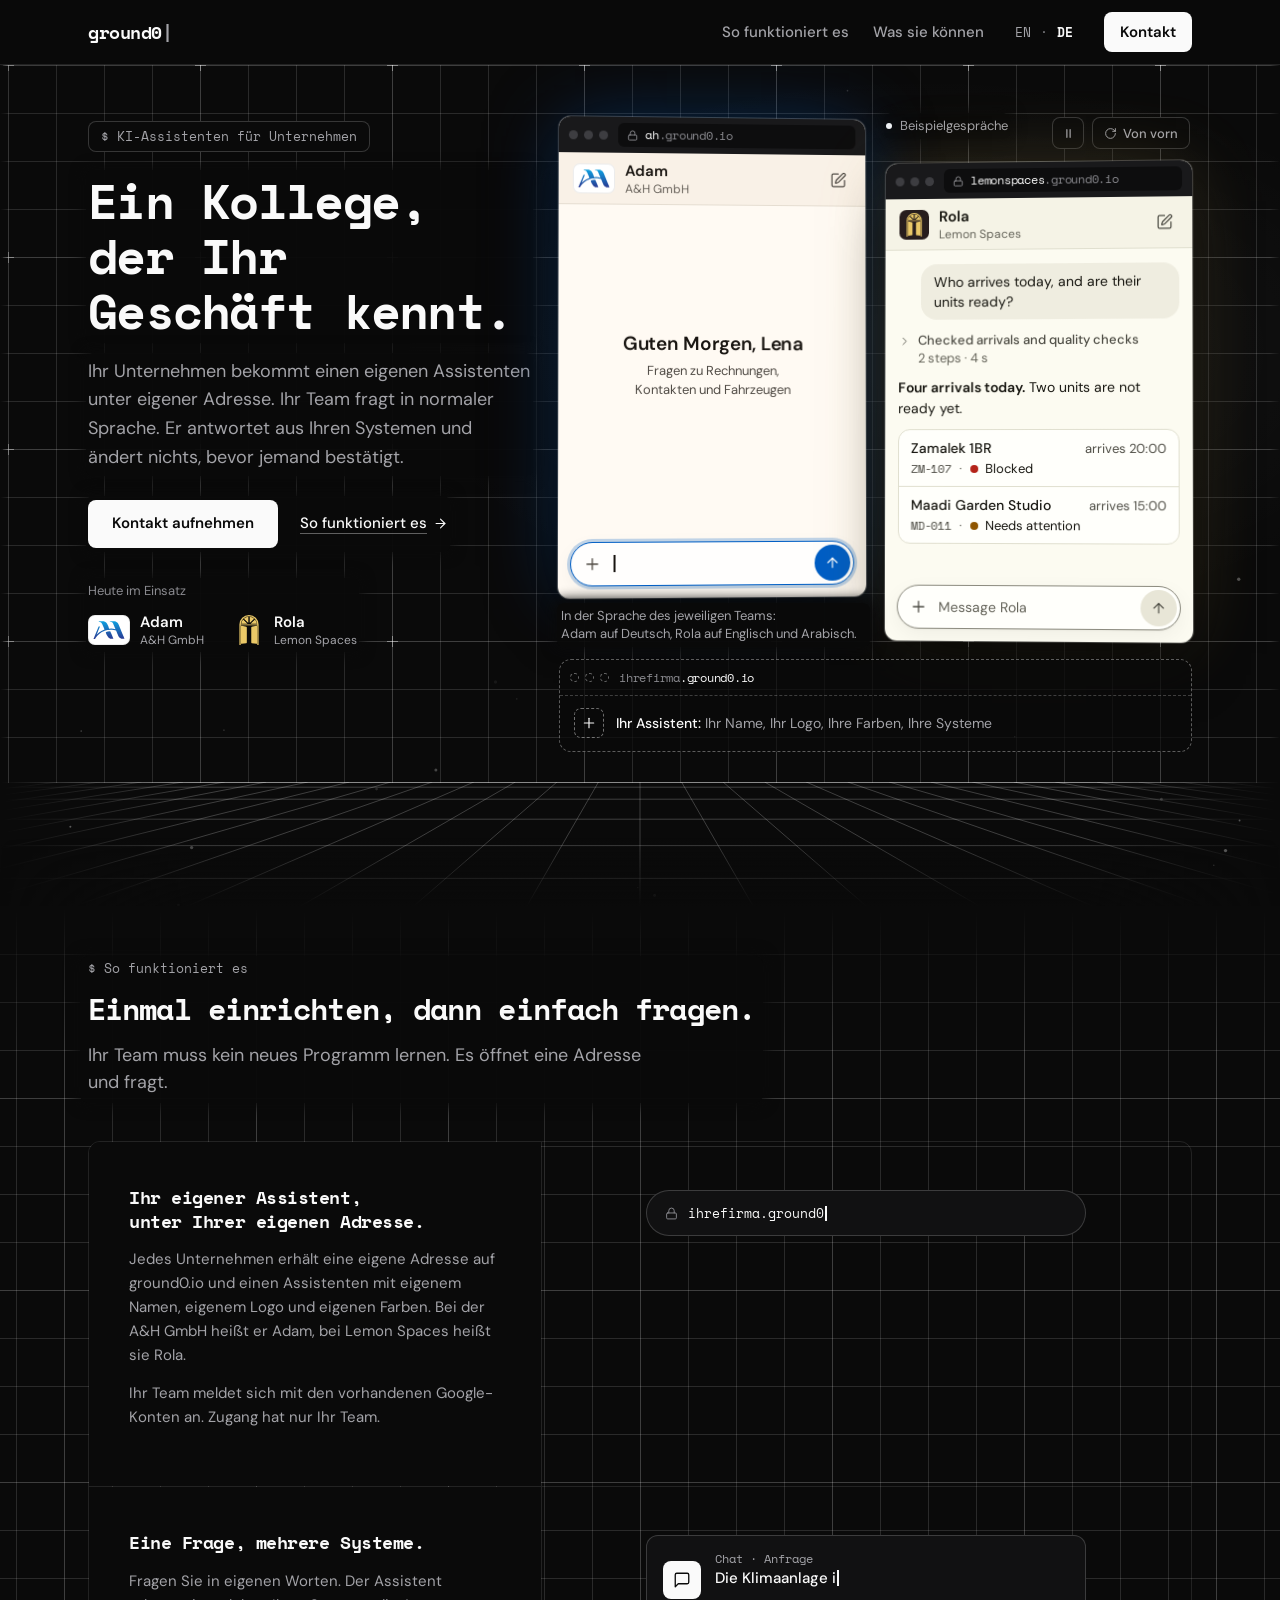
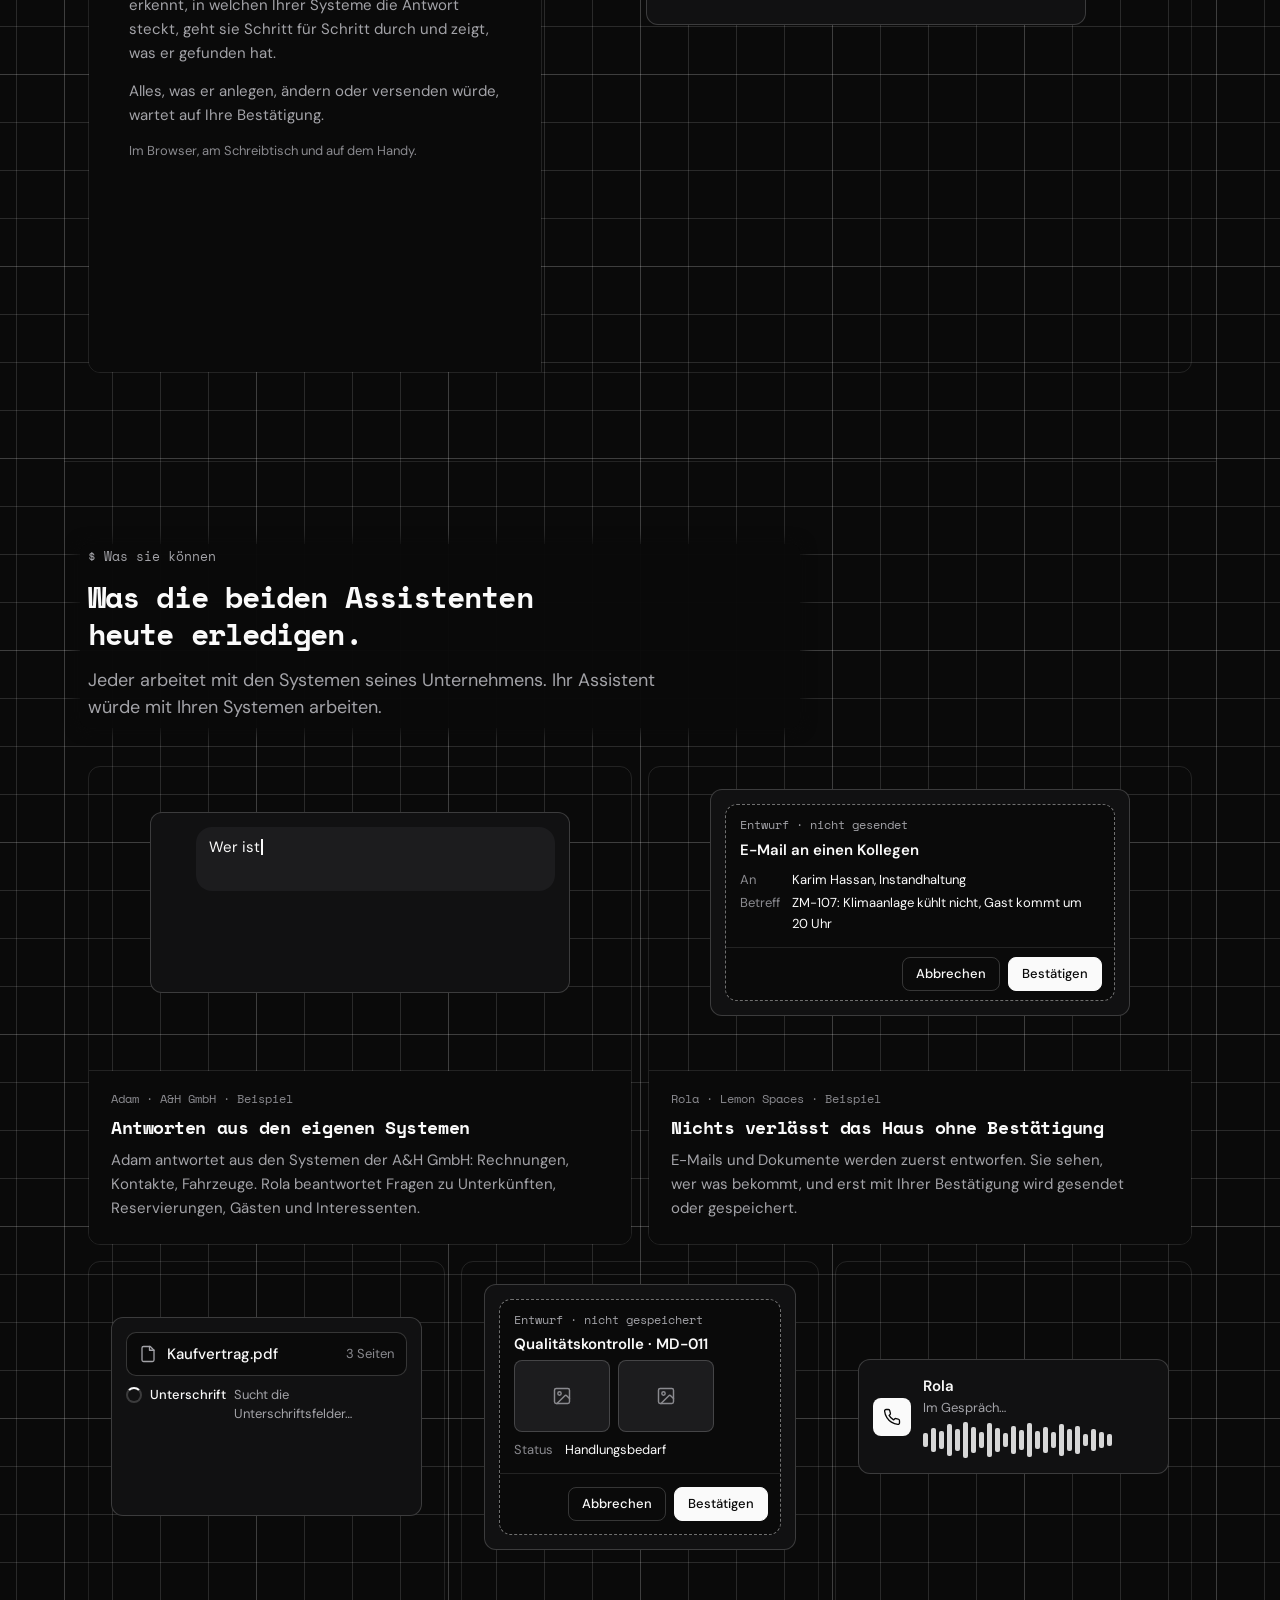
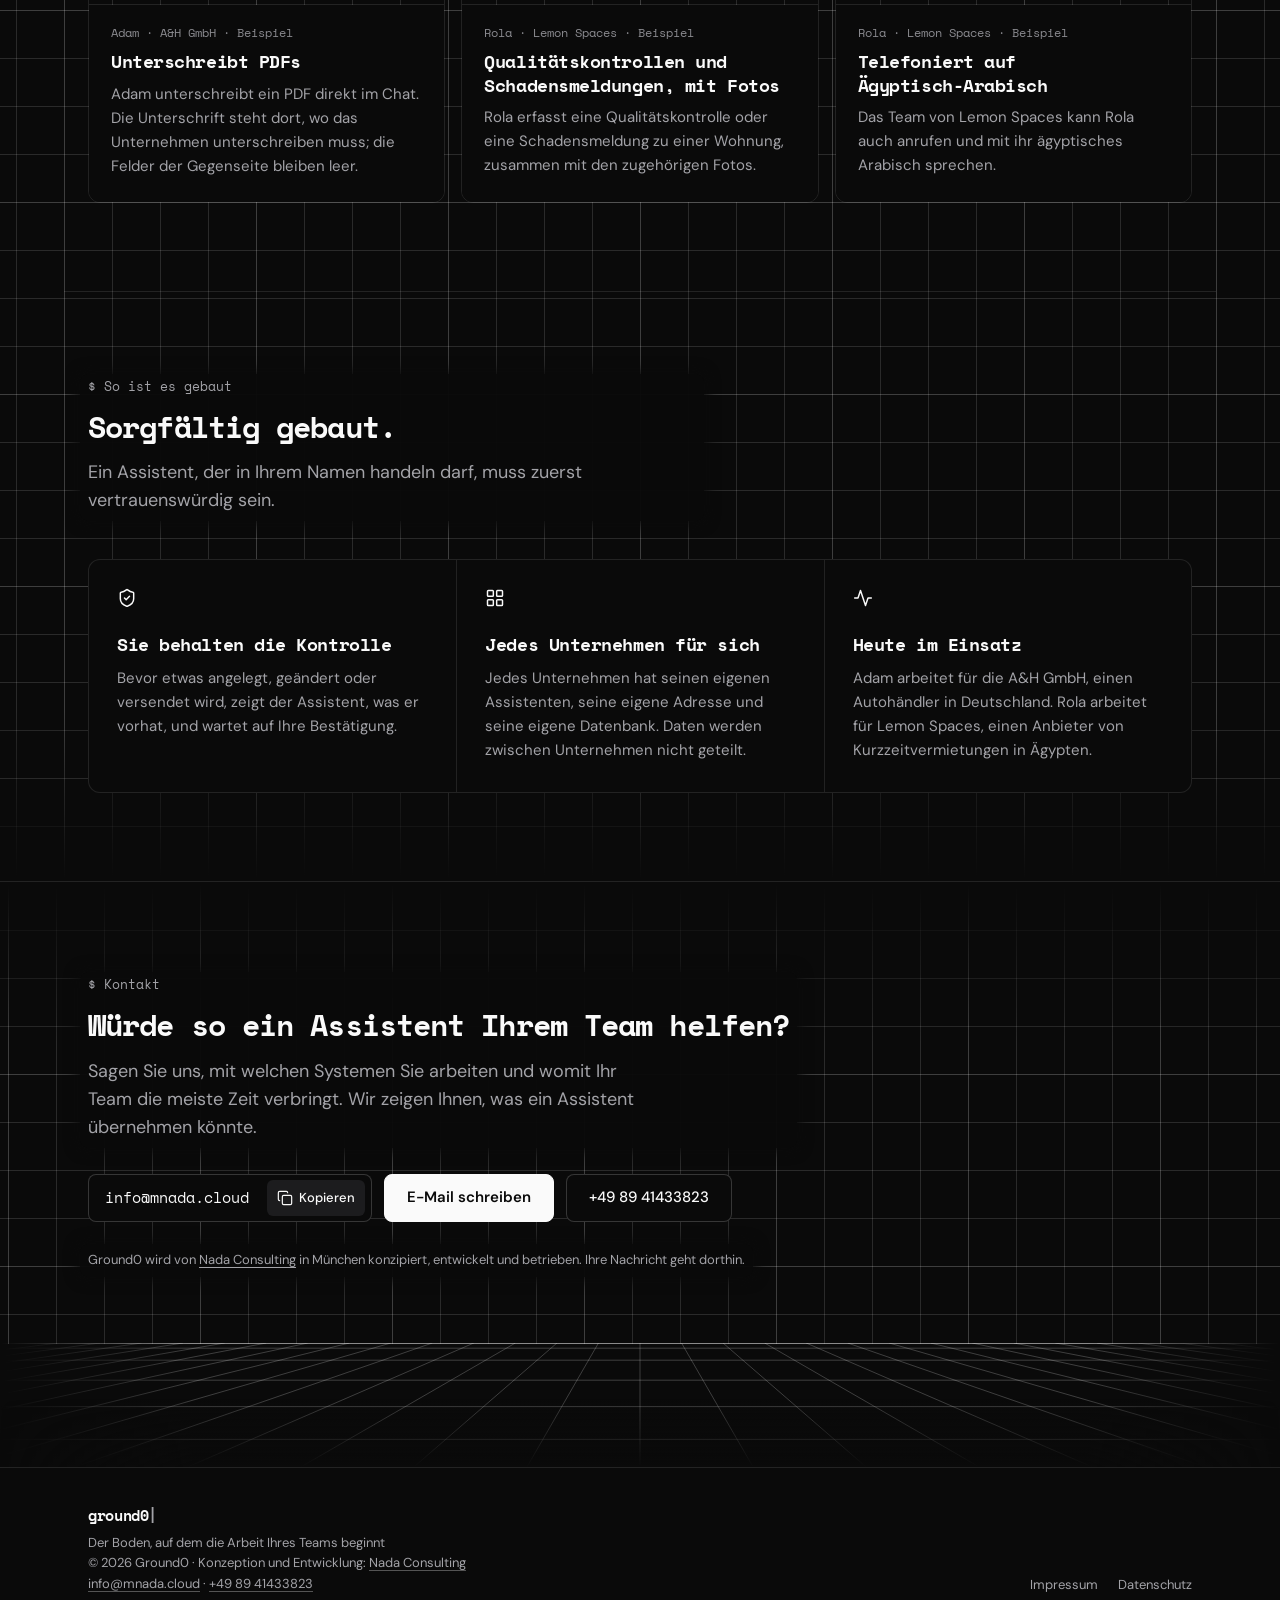
==== de/index.html @ 7e2b2545 "The grid runs behind the whole page Below the hero the grid was limited to the small example areas a" ====
<!doctype html>
<html lang="de">
<head>
<meta charset="utf-8">
<meta name="viewport" content="width=device-width, initial-scale=1">
<title>Ground0 — ein KI-Assistent für Ihr Unternehmen</title>
<meta name="description" content="Ein eigener KI-Assistent für Ihr Unternehmen, unter eigener Adresse. Er antwortet aus Ihren Systemen und ändert nichts ohne Ihre Bestätigung.">
<link rel="canonical" href="https://ground0.io/de/">
<link rel="alternate" hreflang="en" href="https://ground0.io/">
<link rel="alternate" hreflang="de" href="https://ground0.io/de/">
<link rel="alternate" hreflang="x-default" href="https://ground0.io/">
<meta property="og:site_name" content="Ground0">
<meta property="og:locale" content="de_DE">
<meta property="og:locale:alternate" content="en_GB">
<meta property="og:title" content="Ground0 — ein KI-Assistent für Ihr Unternehmen">
<meta property="og:description" content="Ein eigener KI-Assistent für Ihr Unternehmen, unter eigener Adresse. Er antwortet aus Ihren Systemen und ändert nichts ohne Ihre Bestätigung.">
<meta property="og:type" content="website">
<meta property="og:url" content="https://ground0.io/de/">
<meta property="og:image" content="https://ground0.io/og-de.png">
<meta property="og:image:width" content="1200">
<meta property="og:image:height" content="630">
<meta property="og:image:alt" content="ground0: Ein Kollege, der Ihr Geschäft kennt.">
<meta name="twitter:card" content="summary_large_image">
<meta name="color-scheme" content="dark">
<meta name="theme-color" content="#0a0a0a">
<link rel="preload" href="../fonts/space-mono-700.woff2" as="font" type="font/woff2" crossorigin>
<link rel="preload" href="../fonts/dm-sans-latin.woff2" as="font" type="font/woff2" crossorigin>
<link rel="preload" href="../fonts/space-mono-400.woff2" as="font" type="font/woff2" crossorigin>
<link rel="icon" href="../favicon.ico" sizes="48x48">
<link rel="icon" href="../icon-192.png" type="image/png" sizes="192x192">
<link rel="apple-touch-icon" href="../apple-touch-icon.png">
<script>(function(d){d.classList.add("js");if("IntersectionObserver" in window&&!matchMedia("(prefers-reduced-motion: reduce)").matches)d.classList.add("motion");setTimeout(function(){var g=document.querySelector(".gzh");if(g&&g._gzh)return;d.classList.remove("js","motion");if(g)g.classList.remove("gzh-js")},2500)})(document.documentElement)</script>
<link rel="stylesheet" href="../styles.css?v=10081700">
</head>
<body>
<a class="skip" href="#main">Zum Inhalt springen</a>
<svg class="sprite" aria-hidden="true"><symbol id="i-lock" viewBox="0 0 24 24"><rect width="18" height="11" x="3" y="11" rx="2" ry="2"/><path d="M7 11V7a5 5 0 0 1 10 0v4"/></symbol><symbol id="i-user" viewBox="0 0 24 24"><path d="M19 21v-2a4 4 0 0 0-4-4H9a4 4 0 0 0-4 4v2"/><circle cx="12" cy="7" r="4"/></symbol><symbol id="i-chat" viewBox="0 0 24 24"><path d="M21 15a2 2 0 0 1-2 2H7l-4 4V5a2 2 0 0 1 2-2h14a2 2 0 0 1 2 2z"/></symbol><symbol id="i-search" viewBox="0 0 24 24"><circle cx="11" cy="11" r="8"/><path d="m21 21-4.3-4.3"/></symbol><symbol id="i-image" viewBox="0 0 24 24"><rect width="18" height="18" x="3" y="3" rx="2"/><circle cx="9" cy="9" r="2"/><path d="m21 15-3.1-3.1a2 2 0 0 0-2.8 0L6 21"/></symbol><symbol id="i-list" viewBox="0 0 24 24"><path d="m3 17 2 2 4-4"/><path d="m3 7 2 2 4-4"/><path d="M13 6h8"/><path d="M13 12h8"/><path d="M13 18h8"/></symbol><symbol id="i-file" viewBox="0 0 24 24"><path d="M15 2H6a2 2 0 0 0-2 2v16a2 2 0 0 0 2 2h12a2 2 0 0 0 2-2V7z"/><path d="M14 2v5h6"/></symbol><symbol id="i-phone" viewBox="0 0 24 24"><path d="M22 16.92v3a2 2 0 0 1-2.18 2 19.8 19.8 0 0 1-8.63-3.07 19.5 19.5 0 0 1-6-6 19.8 19.8 0 0 1-3.07-8.67A2 2 0 0 1 4.11 2h3a2 2 0 0 1 2 1.72c.13.96.36 1.9.7 2.81a2 2 0 0 1-.45 2.11L8.09 9.91a16 16 0 0 0 6 6l1.27-1.27a2 2 0 0 1 2.11-.45c.91.34 1.85.57 2.81.7A2 2 0 0 1 22 16.92z"/></symbol><symbol id="i-replay" viewBox="0 0 24 24"><path d="M21 12a9 9 0 1 1-9-9c2.52 0 4.93 1 6.74 2.74L21 8"/><path d="M21 3v5h-5"/></symbol><symbol id="i-copy" viewBox="0 0 24 24"><rect width="14" height="14" x="8" y="8" rx="2"/><path d="M4 16c-1.1 0-2-.9-2-2V4c0-1.1.9-2 2-2h10c1.1 0 2 .9 2 2"/></symbol><symbol id="i-shield" viewBox="0 0 24 24"><path d="M20 13c0 5-3.5 7.5-7.66 8.95a1 1 0 0 1-.67-.01C7.5 20.5 4 18 4 13V6a1 1 0 0 1 1-1c2 0 4.5-1.2 6.24-2.72a1.17 1.17 0 0 1 1.52 0C14.51 3.81 17 5 19 5a1 1 0 0 1 1 1z"/><path d="m9 12 2 2 4-4"/></symbol><symbol id="i-boxes" viewBox="0 0 24 24"><rect width="7" height="7" x="3" y="3" rx="1"/><rect width="7" height="7" x="14" y="3" rx="1"/><rect width="7" height="7" x="14" y="14" rx="1"/><rect width="7" height="7" x="3" y="14" rx="1"/></symbol><symbol id="i-pulse" viewBox="0 0 24 24"><path d="M22 12h-4l-3 9L9 3l-3 9H2"/></symbol></svg>
<header class="bar"><div class="wrap top">
  <a class="brand" href="#" aria-label="Ground0, Startseite">ground0<i aria-hidden="true">|</i></a>
  <nav class="nav" aria-label="Hauptnavigation"><a class="nl" href="#how">So funktioniert es</a><a class="nl" href="#what">Was sie können</a><span class="langs" role="group" aria-label="Sprache"><a href="../" hreflang="en" lang="en" aria-label="English">EN</a><i aria-hidden="true">·</i><b lang="de" aria-current="true">DE</b></span><a class="cta" href="#contact">Kontakt</a></nav>
</div></header>
<main id="main">
<div class="gzh"><script>document.documentElement.classList.contains("js")&&document.currentScript.parentNode.classList.add("gzh-js")</script><div class="gzh-bg" aria-hidden="true"><div class="gzh-grid"></div><canvas class="gzh-fx"></canvas><div class="gzh-floor"><svg viewBox="0 0 1600 170" preserveAspectRatio="xMidYMin slice"><line class="gzh-hz" x1="0" y1="0.5" x2="1600" y2="0.5"/><line class="gzh-fl" x1="0" y1="6.5" x2="1600" y2="6.5"/><line class="gzh-fl" x1="0" y1="21.5" x2="1600" y2="21.5"/><line class="gzh-fl" x1="0" y1="46.5" x2="1600" y2="46.5"/><line class="gzh-fl" x1="0" y1="79.5" x2="1600" y2="79.5"/><line class="gzh-fl" x1="0" y1="120.5" x2="1600" y2="120.5"/><line class="gzh-fl" x1="0" y1="170.5" x2="1600" y2="170.5"/><line class="gzh-fl" x1="73.1" y1="0" x2="-1300" y2="170"/><line class="gzh-fl" x1="125" y1="0" x2="-1150" y2="170"/><line class="gzh-fl" x1="176.9" y1="0" x2="-1000" y2="170"/><line class="gzh-fl" x1="228.8" y1="0" x2="-850" y2="170"/><line class="gzh-fl" x1="280.8" y1="0" x2="-700" y2="170"/><line class="gzh-fl" x1="332.7" y1="0" x2="-550" y2="170"/><line class="gzh-fl" x1="384.6" y1="0" x2="-400" y2="170"/><line class="gzh-fl" x1="436.5" y1="0" x2="-250" y2="170"/><line class="gzh-fl" x1="488.5" y1="0" x2="-100" y2="170"/><line class="gzh-fl" x1="540.4" y1="0" x2="50" y2="170"/><line class="gzh-fl" x1="592.3" y1="0" x2="200" y2="170"/><line class="gzh-fl" x1="644.2" y1="0" x2="350" y2="170"/><line class="gzh-fl" x1="696.2" y1="0" x2="500" y2="170"/><line class="gzh-fl" x1="748.1" y1="0" x2="650" y2="170"/><line class="gzh-fl" x1="800" y1="0" x2="800" y2="170"/><line class="gzh-fl" x1="851.9" y1="0" x2="950" y2="170"/><line class="gzh-fl" x1="903.8" y1="0" x2="1100" y2="170"/><line class="gzh-fl" x1="955.8" y1="0" x2="1250" y2="170"/><line class="gzh-fl" x1="1007.7" y1="0" x2="1400" y2="170"/><line class="gzh-fl" x1="1059.6" y1="0" x2="1550" y2="170"/><line class="gzh-fl" x1="1111.5" y1="0" x2="1700" y2="170"/><line class="gzh-fl" x1="1163.5" y1="0" x2="1850" y2="170"/><line class="gzh-fl" x1="1215.4" y1="0" x2="2000" y2="170"/><line class="gzh-fl" x1="1267.3" y1="0" x2="2150" y2="170"/><line class="gzh-fl" x1="1319.2" y1="0" x2="2300" y2="170"/><line class="gzh-fl" x1="1371.2" y1="0" x2="2450" y2="170"/><line class="gzh-fl" x1="1423.1" y1="0" x2="2600" y2="170"/><line class="gzh-fl" x1="1475" y1="0" x2="2750" y2="170"/><line class="gzh-fl" x1="1526.9" y1="0" x2="2900" y2="170"/></svg><i class="gzh-scan"></i></div></div><div class="gzh-in"><div class="gzh-copy"><span class="gzh-eyebrow gzh-rise gzh-n1">KI-Assistenten für Unternehmen</span><h1 class="gzh-h1 gzh-rise gzh-n2">Ein Kollege, der Ihr Geschäft kennt.</h1><p class="gzh-lead gzh-rise gzh-n3">Ihr Unternehmen bekommt einen eigenen Assistenten unter eigener Adresse. Ihr Team fragt in normaler Sprache. Er antwortet aus Ihren Systemen und ändert nichts, bevor jemand bestätigt.</p><div class="gzh-acts gzh-rise gzh-n4"><a class="gzh-cta" href="#contact">Kontakt aufnehmen</a><a class="gzh-more" href="#how">So funktioniert es<svg class="gzh-i" viewBox="0 0 24 24" aria-hidden="true"><path d="M5 12h14"/><path d="m12 5 7 7-7 7"/></svg></a></div><div class="gzh-proof gzh-rise gzh-n5"><span class="gzh-proof-l">Heute im Einsatz</span><div class="gzh-who"><div class="gzh-lockup"><span class="gzh-plate"><svg viewBox="183 386 1236 695" width="32" height="18" aria-hidden="true"><defs><linearGradient id="gzh-ah-g1" gradientUnits="userSpaceOnUse" x1="0" x2="0" y1="392" y2="1207"><stop offset="0" stop-color="#0DA2E1"/><stop offset="1" stop-color="#2E2483"/></linearGradient></defs><path fill="url(#gzh-ah-g1)" d="M204 1079L201 1078L214 1053L217 1039L223 1030L240 987L243 978L242 976L245 976L246 972L247 972L252 954L254 955L253 953L283 882L285 874L288 872L289 864L296 853L304 831L305 824L306 823L305 825L307 824L311 816L312 809L317 800L354 711L357 699L371 671L372 663L375 659L378 648L390 624L396 606L400 600L451 600L452 607L442 626L430 660L426 665L409 707L404 723L401 728L380 776L372 797L371 805L369 803L370 806L363 823L358 831L346 864L342 867L340 878L337 879L326 911L329 910L330 909L328 908L335 904L336 900L339 900L345 889L351 887L363 875L372 870L370 868L374 867L385 858L387 853L392 852L409 836L428 825L443 812L483 787L480 784L490 784L508 772L538 756L552 751L572 739L580 738L589 733L628 719L628 713L626 717L624 704L610 672L610 669L608 669L598 641L595 638L595 633L593 635L592 627L579 594L537 497L511 461L508 462L505 457L495 448L492 448L488 441L478 433L453 420L407 417L407 395L429 394L550 394L595 396L643 412L657 421L658 419L660 420L659 422L662 421L664 426L673 432L679 433L680 436L677 434L679 437L684 440L699 456L702 458L704 457L705 464L715 475L733 504L734 505L736 503L737 511L746 527L772 580L802 672L804 680L807 679L806 683L888 680L959 683L1012 691L1049 702L1045 687L1013 614L1006 593L1004 597L1003 586L995 570L993 570L991 561L977 525L972 518L959 483L949 465L933 445L913 430L899 424L872 417L836 415L832 414L834 408L834 402L836 394L1013 396L1060 409L1084 422L1106 438L1108 437L1147 477L1162 504L1166 507L1168 516L1217 632L1217 635L1220 636L1228 661L1260 733L1265 750L1272 761L1277 778L1279 778L1279 782L1291 809L1292 814L1295 816L1297 825L1301 830L1302 838L1313 865L1317 869L1317 874L1319 874L1320 881L1322 881L1325 893L1327 892L1328 901L1351 952L1357 971L1359 970L1398 1069L1306 1070L1281 1067L1259 1060L1235 1047L1200 1020L1180 998L1180 995L1178 997L1177 992L1158 960L1157 952L1150 932L1148 934L1146 924L1138 910L1139 907L1115 855L1114 846L1110 837L1107 836L1109 836L1108 834L1102 822L1103 821L1099 816L1094 802L1092 803L1091 793L1077 761L1071 754L1051 749L1052 747L1024 742L1024 740L1016 740L1007 737L970 731L918 726L865 724L791 729L742 736L705 743L630 766L622 771L619 770L596 779L597 781L586 783L581 788L562 794L556 800L550 801L550 803L510 823L490 836L491 838L486 838L476 847L458 858L448 868L442 871L439 875L440 876L437 878L435 876L435 879L428 881L425 887L421 888L421 891L415 893L390 916L364 941L358 951L350 957L351 959L345 963L342 967L344 967L339 970L321 991L319 997L290 1034L286 1040L288 1040L284 1043L262 1079L204 1079ZM881 1074L849 1068L819 1053L795 1037L779 1019L772 1014L771 1009L768 1009L754 988L748 983L748 979L740 968L737 967L735 959L723 939L720 937L715 924L715 925L713 924L714 922L706 905L704 905L701 893L699 893L699 889L697 890L692 874L689 872L676 824L676 821L683 816L682 814L693 811L695 808L753 796L850 784L851 790L861 808L866 824L868 824L868 829L870 828L877 849L877 847L879 849L917 938L971 1074L946 1076L881 1074Z"/></svg></span><div class="gzh-names"><span class="gzh-assistant">Adam</span><span class="gzh-company">A&amp;H GmbH</span></div></div><div class="gzh-lockup"><svg class="gzh-arch" viewBox="0 0 24 24" width="30" height="30" aria-hidden="true"><g transform="translate(4.323 0) scale(.01139) translate(-126 -60)"><defs><mask id="gzh-arch-m1" maskUnits="userSpaceOnUse" x="150" y="100" width="1300" height="620"><path d="M781 218.7C781 186.9 754.5 161.2 723 165.7A573 573 0 0 0 457.6 276.2C433.2 294.7 432.6 330.3 454.3 351.9L695.6 593.3C727.1 624.8 781 602.5 781 558ZM423.9 385.2C401.4 362.8 364.5 363.3 345.4 388.8A573 573 0 0 0 237.9 641C232.9 671.7 257.9 698 289 698L635.3 698C672.7 698 691.4 652.8 665 626.3ZM826 218.7C826 186.9 852.5 161.2 884 165.7A573 573 0 0 1 1149.4 276.2C1173.8 294.7 1174.4 330.3 1152.7 351.9L911.4 593.3C879.9 624.8 826 602.5 826 558ZM1183.1 385.2C1205.6 362.8 1242.5 363.3 1261.6 388.8A573 573 0 0 1 1369.1 641C1374.1 671.7 1349.1 698 1318 698L971.7 698C934.3 698 915.6 652.8 942 626.3Z" fill="#fff" stroke="#000" stroke-width="44"/></mask></defs><path d="M171.5 2167V735.3A628.25 628.25 0 0 1 1428 735.3V2167" fill="none" stroke="#EAC867" stroke-width="90"/><path d="M171.5 753H1428" stroke="#EAC867" stroke-width="60"/><rect x="150" y="100" width="1300" height="620" fill="#EAC867" mask="url(#gzh-arch-m1)"/><path d="M236.5 860.3C236.5 833.4 261.3 813.5 287.5 819.2L613 890.9C633.1 895.3 647.5 913.2 647.5 933.9L647.5 1991.2C647.5 2014 630.7 2033.4 608.1 2036.7L282.2 2084C258.1 2087.5 236.5 2068.8 236.5 2044.4ZM1369.5 860.3C1369.5 833.4 1344.7 813.5 1318.5 819.2L993 890.9C972.9 895.3 958.5 913.2 958.5 933.9L958.5 1991.2C958.5 2014 975.3 2033.4 997.9 2036.7L1323.8 2084C1347.9 2087.5 1369.5 2068.8 1369.5 2044.4Z" fill="#EAC867"/></g></svg><div class="gzh-names"><span class="gzh-assistant">Rola</span><span class="gzh-company">Lemon Spaces</span></div></div></div></div></div><div class="gzh-stage"><div class="gzh-wins"><div class="gzh-bar gzh-rise gzh-n3"><span class="gzh-eg">Beispielgespräche</span><span class="gzh-ctl"><span class="gzh-count" aria-live="polite"></span><button type="button" class="gzh-pause" aria-pressed="false" aria-label="Beispiele anhalten"><svg class="gzh-i" viewBox="0 0 24 24" aria-hidden="true"><path class="gzh-p-on" d="M9 5v14M15 5v14"/><path class="gzh-p-off" d="M8 5.5v13l10-6.5z"/></svg></button><button type="button" class="gzh-replay" aria-label="Beispiele von vorn abspielen" data-step="Nächster Schritt" data-step-label="Nächsten Schritt der Beispiele zeigen"><svg class="gzh-i" viewBox="0 0 24 24" aria-hidden="true"><path d="M21 12a9 9 0 1 1-9-9c2.52 0 4.93 1 6.74 2.74L21 8"/><path d="M21 3v5h-5"/></svg><span>Von vorn</span></button></span></div><div class="gzh-w gzh-w-a gzh-rise gzh-n2"><div class="gzh-float"><div class="gzh-win gzh-win-ah gzh-blank" data-play role="img" aria-label="Beispiel unter ah.ground0.io: Lena fragt Adam, den Assistenten der A&amp;H GmbH, welche Rechnungen von Autohaus Becker noch offen sind. Adam prüft Lexoffice und HubSpot, nennt drei offene Rechnungen, bereitet eine Zahlungserinnerung vor und sendet sie erst, nachdem Lena bestätigt hat."><div class="gzh-chrome"><span class="gzh-dots"><i></i><i></i><i></i></span><span class="gzh-url"><svg class="gzh-i" viewBox="0 0 24 24" aria-hidden="true"><rect width="18" height="11" x="3" y="11" rx="2" ry="2"/><path d="M7 11V7a5 5 0 0 1 10 0v4"/></svg><span><b>ah</b>.ground0.io</span></span></div><div class="gzh-head"><div class="gzh-lockup"><span class="gzh-plate"><svg viewBox="183 386 1236 695" width="32" height="18" aria-hidden="true"><defs><linearGradient id="gzh-ah-g2" gradientUnits="userSpaceOnUse" x1="0" x2="0" y1="392" y2="1207"><stop offset="0" stop-color="#0DA2E1"/><stop offset="1" stop-color="#2E2483"/></linearGradient></defs><path fill="url(#gzh-ah-g2)" d="M204 1079L201 1078L214 1053L217 1039L223 1030L240 987L243 978L242 976L245 976L246 972L247 972L252 954L254 955L253 953L283 882L285 874L288 872L289 864L296 853L304 831L305 824L306 823L305 825L307 824L311 816L312 809L317 800L354 711L357 699L371 671L372 663L375 659L378 648L390 624L396 606L400 600L451 600L452 607L442 626L430 660L426 665L409 707L404 723L401 728L380 776L372 797L371 805L369 803L370 806L363 823L358 831L346 864L342 867L340 878L337 879L326 911L329 910L330 909L328 908L335 904L336 900L339 900L345 889L351 887L363 875L372 870L370 868L374 867L385 858L387 853L392 852L409 836L428 825L443 812L483 787L480 784L490 784L508 772L538 756L552 751L572 739L580 738L589 733L628 719L628 713L626 717L624 704L610 672L610 669L608 669L598 641L595 638L595 633L593 635L592 627L579 594L537 497L511 461L508 462L505 457L495 448L492 448L488 441L478 433L453 420L407 417L407 395L429 394L550 394L595 396L643 412L657 421L658 419L660 420L659 422L662 421L664 426L673 432L679 433L680 436L677 434L679 437L684 440L699 456L702 458L704 457L705 464L715 475L733 504L734 505L736 503L737 511L746 527L772 580L802 672L804 680L807 679L806 683L888 680L959 683L1012 691L1049 702L1045 687L1013 614L1006 593L1004 597L1003 586L995 570L993 570L991 561L977 525L972 518L959 483L949 465L933 445L913 430L899 424L872 417L836 415L832 414L834 408L834 402L836 394L1013 396L1060 409L1084 422L1106 438L1108 437L1147 477L1162 504L1166 507L1168 516L1217 632L1217 635L1220 636L1228 661L1260 733L1265 750L1272 761L1277 778L1279 778L1279 782L1291 809L1292 814L1295 816L1297 825L1301 830L1302 838L1313 865L1317 869L1317 874L1319 874L1320 881L1322 881L1325 893L1327 892L1328 901L1351 952L1357 971L1359 970L1398 1069L1306 1070L1281 1067L1259 1060L1235 1047L1200 1020L1180 998L1180 995L1178 997L1177 992L1158 960L1157 952L1150 932L1148 934L1146 924L1138 910L1139 907L1115 855L1114 846L1110 837L1107 836L1109 836L1108 834L1102 822L1103 821L1099 816L1094 802L1092 803L1091 793L1077 761L1071 754L1051 749L1052 747L1024 742L1024 740L1016 740L1007 737L970 731L918 726L865 724L791 729L742 736L705 743L630 766L622 771L619 770L596 779L597 781L586 783L581 788L562 794L556 800L550 801L550 803L510 823L490 836L491 838L486 838L476 847L458 858L448 868L442 871L439 875L440 876L437 878L435 876L435 879L428 881L425 887L421 888L421 891L415 893L390 916L364 941L358 951L350 957L351 959L345 963L342 967L344 967L339 970L321 991L319 997L290 1034L286 1040L288 1040L284 1043L262 1079L204 1079ZM881 1074L849 1068L819 1053L795 1037L779 1019L772 1014L771 1009L768 1009L754 988L748 983L748 979L740 968L737 967L735 959L723 939L720 937L715 924L715 925L713 924L714 922L706 905L704 905L701 893L699 893L699 889L697 890L692 874L689 872L676 824L676 821L683 816L682 814L693 811L695 808L753 796L850 784L851 790L861 808L866 824L868 824L868 829L870 828L877 849L877 847L879 849L917 938L971 1074L946 1076L881 1074Z"/></svg></span><div class="gzh-names"><span class="gzh-assistant">Adam</span><span class="gzh-company">A&amp;H GmbH</span></div></div><span class="gzh-head-ico"><svg class="gzh-i" viewBox="0 0 24 24" aria-hidden="true"><path d="M12 3H5a2 2 0 0 0-2 2v14a2 2 0 0 0 2 2h14a2 2 0 0 0 2-2v-7"/><path d="M18.375 2.625a1 1 0 0 1 3 3l-9.013 9.014a2 2 0 0 1-.853.505l-2.873.84a.5.5 0 0 1-.62-.62l.84-2.873a2 2 0 0 1 .506-.852z"/></svg></span></div><div class="gzh-thread" lang="de"><div class="gzh-empty"><p class="gzh-greet">Guten Morgen, Lena</p><p class="gzh-hint">Fragen zu Rechnungen, Kontakten und Fahrzeugen</p></div><div class="gzh-col"><div class="gzh-u" data-k="q1"><div class="gzh-bubble">Welche Rechnungen von Autohaus Becker sind noch offen?</div></div><div class="gzh-b"><div class="gzh-work" data-k="w1" data-st="done" data-one="Schritt" data-many="Schritte"><div class="gzh-think"><i class="gzh-spin"></i><span class="gzh-glint">Denkt nach…</span></div><div class="gzh-sum"><svg class="gzh-i" viewBox="0 0 24 24" aria-hidden="true"><path d="m9 18 6-6-6-6"/></svg><span><b class="gzh-s-run">Arbeitet</b><b class="gzh-s-done">Lexoffice und HubSpot geprüft</b><span class="gzh-meta">2 Schritte · 4 s</span></span></div><div class="gzh-fold"><div class="gzh-steps"><div class="gzh-steps-in"><div class="gzh-step" data-k="s1" data-st="done"><i class="gzh-spin"></i><svg class="gzh-i" viewBox="0 0 24 24" aria-hidden="true"><path d="M20 6 9 17l-5-5"/></svg><span class="gzh-what"><span class="gzh-tool">Lexoffice</span> · <span class="gzh-live-t gzh-glint">Sucht Rechnungen…</span><span class="gzh-done-t">3 offene Rechnungen</span></span><span class="gzh-t">2 s</span></div><div class="gzh-step" data-k="s2" data-st="done"><i class="gzh-spin"></i><svg class="gzh-i" viewBox="0 0 24 24" aria-hidden="true"><path d="M20 6 9 17l-5-5"/></svg><span class="gzh-what"><span class="gzh-tool">HubSpot</span> · <span class="gzh-live-t gzh-glint">Sucht den Kontakt…</span><span class="gzh-done-t">Kontakt gefunden</span></span><span class="gzh-t">2 s</span></div></div></div></div></div><p class="gzh-prose" data-k="a1">Drei Rechnungen sind offen, zusammen <strong>4.820&nbsp;€</strong>.</p><div class="gzh-rows" data-k="r1"><div class="gzh-r"><div class="gzh-l1"><span class="gzh-code">2026-0418</span><span class="gzh-end">2.150&nbsp;€</span></div><div class="gzh-l2"><span class="gzh-st gzh-bad">21 Tage überfällig</span></div></div><div class="gzh-r"><div class="gzh-l1"><span class="gzh-code">2026-0431</span><span class="gzh-end">1.480&nbsp;€</span></div><div class="gzh-l2"><span class="gzh-st gzh-warn">Fällig in 3 Tagen</span></div></div><div class="gzh-r"><div class="gzh-l1"><span class="gzh-code">2026-0440</span><span class="gzh-end">1.190&nbsp;€</span></div><div class="gzh-l2"><span class="gzh-st gzh-ok">Fällig in 12 Tagen</span></div></div></div></div><div class="gzh-u" data-k="q2"><div class="gzh-bubble">Bitte eine Zahlungserinnerung für die älteste.</div></div><div class="gzh-b"><div class="gzh-work" data-k="w2" data-st="done" data-one="Schritt" data-many="Schritte"><div class="gzh-think"><i class="gzh-spin"></i><span class="gzh-glint">Denkt nach…</span></div><div class="gzh-sum"><svg class="gzh-i" viewBox="0 0 24 24" aria-hidden="true"><path d="m9 18 6-6-6-6"/></svg><span><b class="gzh-s-run">Arbeitet</b><b class="gzh-s-wait">Wartet auf Bestätigung</b><b class="gzh-s-done">Erinnerung gesendet</b><span class="gzh-meta">2 Schritte · 3 s</span></span></div><div class="gzh-fold"><div class="gzh-steps"><div class="gzh-steps-in"><div class="gzh-step" data-k="s3" data-st="done"><i class="gzh-spin"></i><svg class="gzh-i" viewBox="0 0 24 24" aria-hidden="true"><path d="M20 6 9 17l-5-5"/></svg><span class="gzh-what"><span class="gzh-tool">Gmail</span> · <span class="gzh-live-t gzh-glint">Bereitet Entwurf vor…</span><span class="gzh-done-t">Entwurf vorbereitet</span></span><span class="gzh-t">2 s</span></div></div></div></div></div><div class="gzh-card" data-k="c" data-st="ready"><div class="gzh-hd"><div class="gzh-draft">Entwurf · nicht gesendet</div><div class="gzh-title">Zahlungserinnerung senden</div></div><dl><dt>An</dt><dd>Autohaus Becker, Buchhaltung</dd><dt>Betreff</dt><dd>Zahlungserinnerung <span class="gzh-code">2026-0418</span></dd></dl><p class="gzh-says">Gesendet wird erst nach Bestätigung.</p><div class="gzh-ft"><span class="gzh-btn">Abbrechen</span><span class="gzh-btn gzh-primary">Bestätigen</span></div></div><div class="gzh-receipt" data-k="rc"><svg class="gzh-i" viewBox="0 0 24 24" aria-hidden="true"><path d="M20 6 9 17l-5-5"/></svg><b>Erinnerung gesendet</b><span class="gzh-rt">Bestätigt von Lena Krüger · 09:42</span></div></div></div></div><div class="gzh-dock"><div class="gzh-composer" data-st="idle"><span class="gzh-ib"><svg class="gzh-i" viewBox="0 0 24 24" aria-hidden="true"><path d="M5 12h14"/><path d="M12 5v14"/></svg></span><span class="gzh-input"><span class="gzh-ph">Nachricht an Adam</span><span class="gzh-typed"></span><i class="gzh-caret"></i></span><span class="gzh-send"><svg class="gzh-i" viewBox="0 0 24 24" aria-hidden="true"><path d="m5 12 7-7 7 7"/><path d="M12 19V5"/></svg><i></i></span></div></div></div></div></div><div class="gzh-w gzh-w-b gzh-rise gzh-n4"><div class="gzh-float"><div class="gzh-win gzh-win-ls gzh-blank" data-play role="img" aria-label="Beispiel auf Englisch unter lemonspaces.ground0.io: Mona fragt Rola, die Assistentin von Lemon Spaces, wer heute anreist und ob die Wohnungen bereit sind. Rola prüft die Reservierungen und die Qualitätskontrollen und nennt zwei Wohnungen, die noch nicht bereit sind. Danach bittet Mona auf Arabisch um eine Notiz zur Wohnung ZM-107; Rola bereitet sie vor und speichert sie erst nach Monas Bestätigung."><div class="gzh-chrome"><span class="gzh-dots"><i></i><i></i><i></i></span><span class="gzh-url"><svg class="gzh-i" viewBox="0 0 24 24" aria-hidden="true"><rect width="18" height="11" x="3" y="11" rx="2" ry="2"/><path d="M7 11V7a5 5 0 0 1 10 0v4"/></svg><span><b>lemonspaces</b>.ground0.io</span></span></div><div class="gzh-head"><div class="gzh-lockup"><svg class="gzh-arch" viewBox="0 0 24 24" width="30" height="30" aria-hidden="true"><rect width="24" height="24" rx="5.5" fill="#271d1d"/><g transform="translate(2.4 2.4) scale(.8)"><g transform="translate(4.323 0) scale(.01139) translate(-126 -60)"><defs><mask id="gzh-arch-m2" maskUnits="userSpaceOnUse" x="150" y="100" width="1300" height="620"><path d="M781 218.7C781 186.9 754.5 161.2 723 165.7A573 573 0 0 0 457.6 276.2C433.2 294.7 432.6 330.3 454.3 351.9L695.6 593.3C727.1 624.8 781 602.5 781 558ZM423.9 385.2C401.4 362.8 364.5 363.3 345.4 388.8A573 573 0 0 0 237.9 641C232.9 671.7 257.9 698 289 698L635.3 698C672.7 698 691.4 652.8 665 626.3ZM826 218.7C826 186.9 852.5 161.2 884 165.7A573 573 0 0 1 1149.4 276.2C1173.8 294.7 1174.4 330.3 1152.7 351.9L911.4 593.3C879.9 624.8 826 602.5 826 558ZM1183.1 385.2C1205.6 362.8 1242.5 363.3 1261.6 388.8A573 573 0 0 1 1369.1 641C1374.1 671.7 1349.1 698 1318 698L971.7 698C934.3 698 915.6 652.8 942 626.3Z" fill="#fff" stroke="#000" stroke-width="44"/></mask></defs><path d="M171.5 2167V735.3A628.25 628.25 0 0 1 1428 735.3V2167" fill="none" stroke="#EAC867" stroke-width="90"/><path d="M171.5 753H1428" stroke="#EAC867" stroke-width="60"/><rect x="150" y="100" width="1300" height="620" fill="#EAC867" mask="url(#gzh-arch-m2)"/><path d="M236.5 860.3C236.5 833.4 261.3 813.5 287.5 819.2L613 890.9C633.1 895.3 647.5 913.2 647.5 933.9L647.5 1991.2C647.5 2014 630.7 2033.4 608.1 2036.7L282.2 2084C258.1 2087.5 236.5 2068.8 236.5 2044.4ZM1369.5 860.3C1369.5 833.4 1344.7 813.5 1318.5 819.2L993 890.9C972.9 895.3 958.5 913.2 958.5 933.9L958.5 1991.2C958.5 2014 975.3 2033.4 997.9 2036.7L1323.8 2084C1347.9 2087.5 1369.5 2068.8 1369.5 2044.4Z" fill="#EAC867"/></g></g></svg><div class="gzh-names"><span class="gzh-assistant">Rola</span><span class="gzh-company">Lemon Spaces</span></div></div><span class="gzh-head-ico"><svg class="gzh-i" viewBox="0 0 24 24" aria-hidden="true"><path d="M12 3H5a2 2 0 0 0-2 2v14a2 2 0 0 0 2 2h14a2 2 0 0 0 2-2v-7"/><path d="M18.375 2.625a1 1 0 0 1 3 3l-9.013 9.014a2 2 0 0 1-.853.505l-2.873.84a.5.5 0 0 1-.62-.62l.84-2.873a2 2 0 0 1 .506-.852z"/></svg></span></div><div class="gzh-thread" lang="en"><div class="gzh-empty"><p class="gzh-greet">Good afternoon, Mona</p><p class="gzh-hint">Ask Rola about listings, reservations and guests</p></div><div class="gzh-col"><div class="gzh-u" data-k="q1"><div class="gzh-bubble">Who arrives today, and are their units ready?</div></div><div class="gzh-b"><div class="gzh-work" data-k="w1" data-st="done" data-one="step" data-many="steps"><div class="gzh-think"><i class="gzh-spin"></i><span class="gzh-glint">Thinking…</span></div><div class="gzh-sum"><svg class="gzh-i" viewBox="0 0 24 24" aria-hidden="true"><path d="m9 18 6-6-6-6"/></svg><span><b class="gzh-s-run">Working</b><b class="gzh-s-done">Checked arrivals and quality checks</b><span class="gzh-meta">2 steps · 4 s</span></span></div><div class="gzh-fold"><div class="gzh-steps"><div class="gzh-steps-in"><div class="gzh-step" data-k="s1" data-st="done"><i class="gzh-spin"></i><svg class="gzh-i" viewBox="0 0 24 24" aria-hidden="true"><path d="M20 6 9 17l-5-5"/></svg><span class="gzh-what"><span class="gzh-tool">Reservations</span> · <span class="gzh-live-t gzh-glint">Checking today…</span><span class="gzh-done-t">4 arrivals today</span></span><span class="gzh-t">2 s</span></div><div class="gzh-step" data-k="s2" data-st="done"><i class="gzh-spin"></i><svg class="gzh-i" viewBox="0 0 24 24" aria-hidden="true"><path d="M20 6 9 17l-5-5"/></svg><span class="gzh-what"><span class="gzh-tool">Quality checks</span> · <span class="gzh-live-t gzh-glint">Checking 4 units…</span><span class="gzh-done-t">2 units not ready</span></span><span class="gzh-t">2 s</span></div></div></div></div></div><p class="gzh-prose" data-k="a1"><strong>Four arrivals today.</strong> Two units are not ready yet.</p><div class="gzh-rows" data-k="r1"><div class="gzh-r"><div class="gzh-l1"><span>Zamalek 1BR</span><span class="gzh-end gzh-soft">arrives 20:00</span></div><div class="gzh-l2"><span class="gzh-code">ZM-107</span><i>·</i><span class="gzh-st gzh-bad">Blocked</span></div></div><div class="gzh-r"><div class="gzh-l1"><span>Maadi Garden Studio</span><span class="gzh-end gzh-soft">arrives 15:00</span></div><div class="gzh-l2"><span class="gzh-code">MD-011</span><i>·</i><span class="gzh-st gzh-warn">Needs attention</span></div></div></div></div><div class="gzh-u" data-k="q2"><div class="gzh-bubble" lang="ar" dir="rtl">محتاجين ملاحظة على <span class="gzh-code">ZM-107</span>: الضيف الجاي هيوصل الساعة 8 بالليل.</div></div><div class="gzh-b"><div class="gzh-work" data-k="w2" data-st="done" data-one="step" data-many="steps"><div class="gzh-think"><i class="gzh-spin"></i><span class="gzh-glint">Thinking…</span></div><div class="gzh-sum"><svg class="gzh-i" viewBox="0 0 24 24" aria-hidden="true"><path d="m9 18 6-6-6-6"/></svg><span><b class="gzh-s-run">Working</b><b class="gzh-s-wait">Waiting for confirmation</b><b class="gzh-s-done">Saved the note</b><span class="gzh-meta">3 steps · 3 s</span></span></div><div class="gzh-fold"><div class="gzh-steps"><div class="gzh-steps-in"><div class="gzh-step" data-k="s3" data-st="done"><i class="gzh-spin"></i><svg class="gzh-i" viewBox="0 0 24 24" aria-hidden="true"><path d="M20 6 9 17l-5-5"/></svg><span class="gzh-what"><span class="gzh-tool">Units</span> · <span class="gzh-live-t gzh-glint">Looking up the unit…</span><span class="gzh-done-t">Found <span class="gzh-code">ZM-107</span></span></span><span class="gzh-t">1 s</span></div><div class="gzh-step" data-k="s4" data-st="done"><i class="gzh-spin"></i><svg class="gzh-i" viewBox="0 0 24 24" aria-hidden="true"><path d="M20 6 9 17l-5-5"/></svg><span class="gzh-what"><span class="gzh-tool">Units</span> · <span class="gzh-live-t gzh-glint">Preparing the note…</span><span class="gzh-done-t">Note prepared, not saved</span></span><span class="gzh-t">1 s</span></div></div></div></div></div><div class="gzh-card" data-k="c" data-st="ready"><div class="gzh-hd"><div class="gzh-draft">Draft · not saved</div><div class="gzh-title">Add a note to <span class="gzh-code">ZM-107</span></div></div><dl><dt>Unit</dt><dd>Zamalek 1BR</dd><dt>Note</dt><dd>Next guest arrives at 20:00.</dd></dl><p class="gzh-says">Nothing is saved until you confirm.</p><div class="gzh-ft"><span class="gzh-btn">Cancel</span><span class="gzh-btn gzh-primary">Confirm</span></div></div><div class="gzh-receipt" data-k="rc"><svg class="gzh-i" viewBox="0 0 24 24" aria-hidden="true"><path d="M20 6 9 17l-5-5"/></svg><b>Note added to <span class="gzh-code">ZM-107</span></b><span class="gzh-rt">Confirmed by Mona Adel · 14:12</span></div></div></div></div><div class="gzh-dock"><div class="gzh-composer" data-st="idle"><span class="gzh-ib"><svg class="gzh-i" viewBox="0 0 24 24" aria-hidden="true"><path d="M5 12h14"/><path d="M12 5v14"/></svg></span><span class="gzh-input"><span class="gzh-ph">Message Rola</span><span class="gzh-typed"></span><i class="gzh-caret"></i></span><span class="gzh-send"><svg class="gzh-i" viewBox="0 0 24 24" aria-hidden="true"><path d="m5 12 7-7 7 7"/><path d="M12 19V5"/></svg><i></i></span></div></div></div></div></div><p class="gzh-note gzh-rise gzh-n5">In der Sprache des jeweiligen Teams: <span>Adam auf Deutsch, Rola auf Englisch und Arabisch.</span></p></div><div class="gzh-slot gzh-rise gzh-n6"><div class="gzh-chrome"><span class="gzh-dots" aria-hidden="true"><i></i><i></i><i></i></span><span class="gzh-url"><span><b>ihrefirma</b>.ground0.io</span></span></div><div class="gzh-slot-body"><span class="gzh-plus" aria-hidden="true"><svg class="gzh-i" viewBox="0 0 24 24" aria-hidden="true"><path d="M5 12h14"/><path d="M12 5v14"/></svg></span><span><b>Ihr Assistent:</b> Ihr Name, Ihr Logo, Ihre Farben, Ihre Systeme</span></div></div></div></div></div>
<div class="field"><div class="wrap frame">
<section id="how" aria-labelledby="how-h">
  <div class="head calm" data-reveal><p class="kicker">So funktioniert es</p><h2 id="how-h">Einmal einrichten, dann einfach fragen.</h2><p class="sub">Ihr Team muss kein neues Programm lernen. Es öffnet eine Adresse und fragt.</p></div>
  <div class="rows">
    <div class="row" data-reveal>
      <div class="row-text"><h3>Ihr eigener Assistent, unter Ihrer eigenen Adresse.</h3><p>Jedes Unternehmen erhält eine eigene Adresse auf ground0.io und einen Assistenten mit eigenem Namen, eigenem Logo und eigenen Farben. Bei der A&amp;H GmbH heißt er Adam, bei Lemon Spaces heißt sie Rola.</p><p>Ihr Team meldet sich mit den vorhandenen Google-Konten an. Zugang hat nur Ihr Team.</p></div>
      <div class="stage"><div class="demo" data-demo><div class="flow" role="img" aria-label="Beispiel: Jemand öffnet ihrefirma.ground0.io, meldet sich mit Google an und wird vom Assistenten des Unternehmens begrüßt.">
        <div class="addr" data-step><svg class="i" aria-hidden="true"><use href="#i-lock"/></svg><span data-type>ihrefirma.ground0.io</span></div>
        <div class="node" data-step data-after="400" data-done="1200"><span class="ico"><svg class="i" aria-hidden="true"><use href="#i-user"/></svg></span><div><small>Mit Google anmelden</small><b class="lit">anna@<wbr>ihrefirma.de</b></div><i class="state"></i></div>
        <div class="node" data-step data-after="400"><span class="ico inv"><svg class="i" aria-hidden="true"><use href="#i-chat"/></svg></span><div><small>Ihr Assistent</small><b data-type>Guten Morgen, Anna</b></div></div>
      </div><button class="replay" type="button" data-replay aria-label="Von vorn: Anmeldung unter der eigenen Adresse"><svg class="i" aria-hidden="true"><use href="#i-replay"/></svg>Von vorn</button></div></div>
    </div>
    <div class="row" data-reveal>
      <div class="row-text"><h3>Eine Frage, mehrere Systeme.</h3><p>Fragen Sie in eigenen Worten. Der Assistent erkennt, in welchen Ihrer Systeme die Antwort steckt, geht sie Schritt für Schritt durch und zeigt, was er gefunden hat.</p><p>Alles, was er anlegen, ändern oder versenden würde, wartet auf Ihre Bestätigung.</p><p class="fine">Im Browser, am Schreibtisch und auf dem Handy.</p></div>
      <div class="stage"><div class="demo" data-demo><div class="flow" role="img" aria-label="Beispiel von Lemon Spaces: Eine Kollegin meldet, dass die Klimaanlage in der Wohnung ZM-107 nicht kühlt. Rola findet die Wohnung, hängt das Foto an und bereitet die Schadensmeldung vor; sie wartet auf die Bestätigung.">
        <div class="node" data-step><span class="ico inv"><svg class="i" aria-hidden="true"><use href="#i-chat"/></svg></span><div><small>Chat · Anfrage</small><b data-type>Die Klimaanlage in ZM-&#8288;107 kühlt nicht. Bitte melden.</b></div></div>
        <div class="node" data-step data-after="400" data-done="1100"><span class="ico"><svg class="i" aria-hidden="true"><use href="#i-search"/></svg></span><div><small>Unterkünfte · Wohnung</small><b>Zamalek 1BR · ZM-&#8288;107</b></div><i class="state"></i></div>
        <div class="node" data-step data-after="300" data-done="1000"><span class="ico"><svg class="i" aria-hidden="true"><use href="#i-image"/></svg></span><div><small>Fotos</small><b>1 Foto angehängt</b></div><i class="state"></i></div>
        <div class="node waits" data-step data-after="300"><span class="ico"><svg class="i" aria-hidden="true"><use href="#i-list"/></svg></span><div><small>Qualitätskontrolle · Entwurf</small><b>Schadensmeldung vorbereitet</b></div><em class="badge">Bestätigen</em></div>
      </div><button class="replay" type="button" data-replay aria-label="Von vorn: Eine Frage, mehrere Systeme"><svg class="i" aria-hidden="true"><use href="#i-replay"/></svg>Von vorn</button></div></div>
    </div>
  </div>
</section>

<section id="what" aria-labelledby="what-h">
  <div class="head calm" data-reveal><p class="kicker">Was sie können</p><h2 id="what-h">Was die beiden Assistenten heute erledigen.</h2><p class="sub">Jeder arbeitet mit den Systemen seines Unternehmens. Ihr Assistent würde mit Ihren Systemen arbeiten.</p></div>
  <div class="bento">
    <article class="card wide" data-reveal>
      <div class="shot" data-demo><div class="pane" role="img" aria-label="Beispiel: Adam wird gefragt, wer der Ansprechpartner bei Autohaus Becker ist, schlägt in HubSpot nach, antwortet und bietet an, eine E-Mail zu entwerfen.">
        <p class="ask" data-step><span data-type>Wer ist unser Ansprechpartner bei Autohaus Becker?</span></p>
        <p class="work" data-step data-after="300" data-done="1300"><i class="state small"></i><b>HubSpot</b><span class="sw"><span>Sucht den Kontakt…</span><span>Kontakt gefunden</span></span></p>
        <p data-step data-after="250"><span data-stream>Die Buchhaltung. Soll ich eine E-Mail dorthin entwerfen?</span></p>
      </div><button class="replay" type="button" data-replay aria-label="Von vorn: Antworten aus den eigenen Systemen"><svg class="i" aria-hidden="true"><use href="#i-replay"/></svg>Von vorn</button></div>
      <div class="card-text"><small>Adam · A&amp;H GmbH · Beispiel</small><h3>Antworten aus den eigenen Systemen</h3><p>Adam antwortet aus den Systemen der A&amp;H GmbH: Rechnungen, Kontakte, Fahrzeuge. Rola beantwortet Fragen zu Unterkünften, Reservierungen, Gästen und Interessenten.</p></div>
    </article>
    <article class="card wide" data-reveal style="--n:1">
      <div class="shot" data-demo><div class="pane" role="img" aria-label="Beispiel: Rola entwirft eine E-Mail an einen Kollegen zur Wohnung ZM-107. Gesendet wird sie erst, nachdem Mona bestätigt hat.">
        <div class="draft" data-step data-done="500"><div class="draft-in"><span class="label"><span class="sw"><span>Entwurf · nicht gesendet</span><span>Gesendet</span></span></span><b>E-Mail an einen Kollegen</b><dl><dt>An</dt><dd>Karim Hassan, Instandhaltung</dd><dt>Betreff</dt><dd>ZM-&#8288;107: Klimaanlage kühlt nicht, Gast kommt um 20 Uhr</dd></dl></div><div class="draft-ft"><span><span class="key">Abbrechen</span><span class="key go" data-press="1700">Bestätigen</span></span><span><i class="state small"></i><span><b>Gesendet.</b> Bestätigt von Mona&nbsp;Adel&nbsp;·&nbsp;14:20</span></span></div></div>
      </div><button class="replay" type="button" data-replay aria-label="Von vorn: Nichts verlässt das Haus ohne Bestätigung"><svg class="i" aria-hidden="true"><use href="#i-replay"/></svg>Von vorn</button></div>
      <div class="card-text"><small>Rola · Lemon Spaces · Beispiel</small><h3>Nichts verlässt das Haus ohne Bestätigung</h3><p>E-Mails und Dokumente werden zuerst entworfen. Sie sehen, wer was bekommt, und erst mit Ihrer Bestätigung wird gesendet oder gespeichert.</p></div>
    </article>
    <article class="card" data-reveal>
      <div class="shot" data-demo><div class="pane" role="img" aria-label="Beispiel: Adam erhält einen Kaufvertrag als PDF, findet die zwei Stellen, an denen die A&amp;H GmbH unterschreiben muss, und gibt das unterschriebene PDF zurück.">
        <p class="file" data-step><svg class="i" aria-hidden="true"><use href="#i-file"/></svg><b>Kaufvertrag.pdf</b><span>3 Seiten</span></p>
        <p class="work" data-step data-after="350" data-done="1500"><i class="state small"></i><b>Unterschrift</b><span class="sw"><span>Sucht die Unterschriftsfelder…</span><span>2 Stellen unterschrieben</span></span></p>
        <p class="file" data-step data-after="250"><svg class="i" aria-hidden="true"><use href="#i-file"/></svg><b>Kaufvertrag (unterschrieben).pdf</b><i class="state small"></i></p>
      </div><button class="replay" type="button" data-replay aria-label="Von vorn: Unterschreibt PDFs"><svg class="i" aria-hidden="true"><use href="#i-replay"/></svg>Von vorn</button></div>
      <div class="card-text"><small>Adam · A&amp;H GmbH · Beispiel</small><h3>Unterschreibt PDFs</h3><p>Adam unterschreibt ein PDF direkt im Chat. Die Unterschrift steht dort, wo das Unternehmen unterschreiben muss; die Felder der Gegenseite bleiben leer.</p></div>
    </article>
    <article class="card" data-reveal style="--n:1">
      <div class="shot" data-demo><div class="pane" role="img" aria-label="Beispiel: Rola bereitet eine Qualitätskontrolle für die Wohnung MD-011 vor, mit zwei Fotos und dem Status Handlungsbedarf. Gespeichert wird sie erst, nachdem Mona bestätigt hat.">
        <div class="draft" data-step data-done="500"><div class="draft-in"><span class="label"><span class="sw"><span>Entwurf · nicht gespeichert</span><span>Gespeichert</span></span></span><b>Qualitätskontrolle · MD-&#8288;011</b><div class="thumbs"><span><svg class="i" aria-hidden="true"><use href="#i-image"/></svg></span><span><svg class="i" aria-hidden="true"><use href="#i-image"/></svg></span></div><dl><dt>Status</dt><dd>Handlungsbedarf</dd></dl></div><div class="draft-ft"><span><span class="key">Abbrechen</span><span class="key go" data-press="1700">Bestätigen</span></span><span><i class="state small"></i><span><b>Gespeichert.</b> Bestätigt von Mona&nbsp;Adel&nbsp;·&nbsp;11:05</span></span></div></div>
      </div><button class="replay" type="button" data-replay aria-label="Von vorn: Qualitätskontrollen und Schadensmeldungen, mit Fotos"><svg class="i" aria-hidden="true"><use href="#i-replay"/></svg>Von vorn</button></div>
      <div class="card-text"><small>Rola · Lemon Spaces · Beispiel</small><h3>Qualitätskontrollen und Schadensmeldungen, mit Fotos</h3><p>Rola erfasst eine Qualitätskontrolle oder eine Schadensmeldung zu einer Wohnung, zusammen mit den zugehörigen Fotos.</p></div>
    </article>
    <article class="card" data-reveal style="--n:2">
      <div class="shot" data-demo><div class="pane" role="img" aria-label="Beispiel: ein Telefonat mit Rola.">
        <div class="call" data-step data-done="3200"><span class="ico inv"><svg class="i" aria-hidden="true"><use href="#i-phone"/></svg></span><div><b>Rola</b><small><span class="sw"><span>Im Gespräch…</span><span>Gespräch beendet · 0:42</span></span></small><div class="bars"><i style="--h:38"></i><i style="--h:64"></i><i style="--h:46"></i><i style="--h:82"></i><i style="--h:58"></i><i style="--h:96"></i><i style="--h:70"></i><i style="--h:44"></i><i style="--h:88"></i><i style="--h:62"></i><i style="--h:36"></i><i style="--h:76"></i><i style="--h:54"></i><i style="--h:92"></i><i style="--h:48"></i><i style="--h:68"></i><i style="--h:40"></i><i style="--h:84"></i><i style="--h:56"></i><i style="--h:72"></i><i style="--h:34"></i><i style="--h:60"></i><i style="--h:44"></i><i style="--h:30"></i></div></div></div>
      </div><button class="replay" type="button" data-replay aria-label="Von vorn: Telefoniert auf Ägyptisch-Arabisch"><svg class="i" aria-hidden="true"><use href="#i-replay"/></svg>Von vorn</button></div>
      <div class="card-text"><small>Rola · Lemon Spaces · Beispiel</small><h3>Telefoniert auf Ägyptisch-Arabisch</h3><p>Das Team von Lemon Spaces kann Rola auch anrufen und mit ihr ägyptisches Arabisch sprechen.</p></div>
    </article>
  </div>
</section>

<section aria-labelledby="care-h">
  <div class="head calm" data-reveal><p class="kicker">So ist es gebaut</p><h2 id="care-h">Sorgfältig gebaut.</h2><p class="sub">Ein Assistent, der in Ihrem Namen handeln darf, muss zuerst vertrauenswürdig sein.</p></div>
  <div class="trio" data-reveal>
    <div><svg class="i" aria-hidden="true"><use href="#i-shield"/></svg><h3>Sie behalten die Kontrolle</h3><p>Bevor etwas angelegt, geändert oder versendet wird, zeigt der Assistent, was er vorhat, und wartet auf Ihre Bestätigung.</p></div>
    <div><svg class="i" aria-hidden="true"><use href="#i-boxes"/></svg><h3>Jedes Unternehmen für sich</h3><p>Jedes Unternehmen hat seinen eigenen Assistenten, seine eigene Adresse und seine eigene Datenbank. Daten werden zwischen Unternehmen nicht geteilt.</p></div>
    <div><svg class="i" aria-hidden="true"><use href="#i-pulse"/></svg><h3>Heute im Einsatz</h3><p>Adam arbeitet für die A&amp;H GmbH, einen Autohändler in Deutschland. Rola arbeitet für Lemon Spaces, einen Anbieter von Kurzzeitvermietungen in Ägypten.</p></div>
  </div>
</section>
</div></div>

<section id="contact" class="closing" aria-labelledby="contact-h">
  <div class="ground" aria-hidden="true"><div class="grid"></div><div class="floor"><svg viewBox="0 0 1600 170" preserveAspectRatio="xMidYMin slice"><line x1="0" y1="0.5" x2="1600" y2="0.5"/><line x1="0" y1="6.5" x2="1600" y2="6.5"/><line x1="0" y1="21.5" x2="1600" y2="21.5"/><line x1="0" y1="46.5" x2="1600" y2="46.5"/><line x1="0" y1="79.5" x2="1600" y2="79.5"/><line x1="0" y1="120.5" x2="1600" y2="120.5"/><line x1="0" y1="170.5" x2="1600" y2="170.5"/><line x1="73.1" y1="0" x2="-1300" y2="170"/><line x1="125" y1="0" x2="-1150" y2="170"/><line x1="176.9" y1="0" x2="-1000" y2="170"/><line x1="228.8" y1="0" x2="-850" y2="170"/><line x1="280.8" y1="0" x2="-700" y2="170"/><line x1="332.7" y1="0" x2="-550" y2="170"/><line x1="384.6" y1="0" x2="-400" y2="170"/><line x1="436.5" y1="0" x2="-250" y2="170"/><line x1="488.5" y1="0" x2="-100" y2="170"/><line x1="540.4" y1="0" x2="50" y2="170"/><line x1="592.3" y1="0" x2="200" y2="170"/><line x1="644.2" y1="0" x2="350" y2="170"/><line x1="696.2" y1="0" x2="500" y2="170"/><line x1="748.1" y1="0" x2="650" y2="170"/><line x1="800" y1="0" x2="800" y2="170"/><line x1="851.9" y1="0" x2="950" y2="170"/><line x1="903.8" y1="0" x2="1100" y2="170"/><line x1="955.8" y1="0" x2="1250" y2="170"/><line x1="1007.7" y1="0" x2="1400" y2="170"/><line x1="1059.6" y1="0" x2="1550" y2="170"/><line x1="1111.5" y1="0" x2="1700" y2="170"/><line x1="1163.5" y1="0" x2="1850" y2="170"/><line x1="1215.4" y1="0" x2="2000" y2="170"/><line x1="1267.3" y1="0" x2="2150" y2="170"/><line x1="1319.2" y1="0" x2="2300" y2="170"/><line x1="1371.2" y1="0" x2="2450" y2="170"/><line x1="1423.1" y1="0" x2="2600" y2="170"/><line x1="1475" y1="0" x2="2750" y2="170"/><line x1="1526.9" y1="0" x2="2900" y2="170"/></svg></div></div>
  <div class="wrap">
    <div class="calm" data-reveal><p class="kicker">Kontakt</p><h2 id="contact-h">Würde so ein Assistent Ihrem Team helfen?</h2><p class="sub">Sagen Sie uns, mit welchen Systemen Sie arbeiten und womit Ihr Team die meiste Zeit verbringt. Wir zeigen Ihnen, was ein Assistent übernehmen könnte.</p></div>
    <div class="reach" data-reveal style="--n:1">
      <span class="mail"><span>info@mnada.cloud</span><button class="copy" type="button" data-copy="info@mnada.cloud"><svg class="i" aria-hidden="true"><use href="#i-copy"/></svg><span class="sw" aria-live="polite"><span>Kopieren</span><span>Kopiert</span></span></button></span>
      <a class="btn primary" href="mailto:info@mnada.cloud?subject=Ground0&amp;body=Mit%20diesen%20Systemen%20arbeiten%20wir%3A%0A%0ADamit%20verbringen%20wir%20die%20meiste%20Zeit%3A%0A">E-Mail schreiben</a>
      <a class="btn" href="tel:+498941433823">+49 89 41433823</a>
    </div>
    <p class="by calm" data-reveal style="--n:2">Ground0 wird von <a href="https://mnada.cloud" rel="noopener">Nada Consulting</a> in München konzipiert, entwickelt und betrieben. Ihre Nachricht geht dorthin.</p>
  </div>
</section>
</main>
<footer>
  <div class="wrap foot">
    <div><a class="brand" href="#" aria-label="Ground0, Startseite">ground0<i aria-hidden="true">|</i></a>Der Boden, auf dem die Arbeit Ihres Teams beginnt<br>© 2026 Ground0 · Konzeption und Entwicklung: <a href="https://mnada.cloud" rel="noopener">Nada Consulting</a><br><a href="mailto:info@mnada.cloud">info@mnada.cloud</a> · <a href="tel:+498941433823">+49 89 41433823</a></div>
    <nav aria-label="Rechtliches"><a href="impressum.html">Impressum</a><a href="datenschutz.html">Datenschutz</a></nav>
  </div>
</footer>
<script src="../site.js?v=10081700" defer onerror="document.documentElement.classList.remove('js','motion');document.querySelector('.gzh').classList.remove('gzh-js')"></script>
</body>
</html>
---- styles.css ----
/* Ground0: black and white, no accent colour. Space Mono for the wordmark, headings and
   labels, DM Sans for everything else. Every font is hosted here; nothing is loaded from
   third parties. The only colour on the site is inside the two product windows of the hero. */
@font-face { font-family: "DM Sans"; src: url("fonts/dm-sans-latin.woff2") format("woff2"); font-weight: 100 1000; font-display: swap; }
@font-face { font-family: "Space Mono"; src: url("fonts/space-mono-400.woff2") format("woff2"); font-weight: 400; font-display: swap; }
@font-face { font-family: "Space Mono"; src: url("fonts/space-mono-700.woff2") format("woff2"); font-weight: 700; font-display: swap; }
/* One Arabic message in the hero uses this face; the unicode-range keeps the file from loading anywhere else. */
@font-face { font-family: "IBM Plex Sans Arabic"; src: url("fonts/ibm-plex-sans-arabic-400.woff2") format("woff2"); font-weight: 400; font-style: normal; font-display: swap; unicode-range: U+0600-06FF, U+0750-077F, U+0870-0891, U+0897-08E1, U+08E3-08FF, U+200C-200E, U+2010-2011, U+204F, U+2E41, U+FB50-FDFF, U+FE70-FE74, U+FE76-FEFC; }
/* Local stand-ins scaled to the same width, so lines do not re-wrap when the real fonts arrive. */
@font-face { font-family: "DM Sans fallback"; src: local("Arial"), local("Roboto"); font-weight: 100 450; size-adjust: 103%; }
@font-face { font-family: "DM Sans fallback"; src: local("Arial"), local("Roboto"); font-weight: 451 550; size-adjust: 105%; }
@font-face { font-family: "DM Sans fallback"; src: local("Arial Bold"), local("Arial-BoldMT"), local("Roboto Bold"); font-weight: 551 1000; size-adjust: 100%; }
@font-face { font-family: "Space Mono fallback"; src: local("Menlo"), local("Menlo Regular"), local("Courier New"), local("DejaVu Sans Mono"); font-weight: 400; size-adjust: 101.7%; }
@font-face { font-family: "Space Mono fallback"; src: local("Menlo Bold"), local("Menlo-Bold"), local("Courier New Bold"), local("DejaVu Sans Mono Bold"); font-weight: 700; size-adjust: 101.7%; }
:root {
  color-scheme: dark;
  --bg: #0a0a0a;
  --bg-rgb: 10 10 10;
  --fg: #fafafa;
  --fg-2: #a3a3a8;
  --fg-3: #8a8a8f;
  --rule: rgb(255 255 255 / 0.18);
  --line: rgb(255 255 255 / 0.1);
  --panel: #111112;
  --raise: #1c1c1e;
  --grid: rgb(255 255 255 / 0.135);
  --grid-major: rgb(255 255 255 / 0.095);
  --sans: "DM Sans", "DM Sans fallback", ui-sans-serif, system-ui, -apple-system, "Segoe UI", sans-serif;
  --mono: "Space Mono", "Space Mono fallback", ui-monospace, SFMono-Regular, Menlo, Consolas, monospace;
  /* six sizes for everything outside the hero */
  --t-xs: 12px;
  --t-s: 13px;
  --t-m: 15px;
  --t-l: 18px;
  --t-h2: clamp(24px, 2.6vw, 30px);
  --t-h1: clamp(30px, 4.6vw, 52px);
  --pad: clamp(16px, 4.1vw, 24px);
  --ease: cubic-bezier(0.2, 0.8, 0.2, 1);
}
*, *::before, *::after { box-sizing: border-box; }
html { -webkit-text-size-adjust: 100%; text-size-adjust: 100%; scroll-behavior: smooth; scroll-padding-top: 84px; }
body { margin: 0; background: var(--bg); color: var(--fg); font: 400 var(--t-m)/1.6 var(--sans); -webkit-font-smoothing: antialiased; }
a { color: inherit; text-underline-offset: 3px; }
:focus-visible { outline: 2px solid var(--fg); outline-offset: 3px; border-radius: 4px; }
svg.i { width: 16px; height: 16px; flex: none; fill: none; stroke: currentColor; stroke-width: 1.75; stroke-linecap: round; stroke-linejoin: round; }
.sprite { position: absolute; width: 0; height: 0; overflow: hidden; }
.wrap { max-width: 1152px; margin-inline: auto; padding-inline: var(--pad); }
.skip { position: absolute; left: 12px; top: -64px; z-index: 60; padding: 10px 14px; border-radius: 8px; background: var(--fg); color: var(--bg); font-weight: 600; text-decoration: none; }
.skip:focus { top: 12px; }

/* Header: wordmark, two section links, a quiet language toggle and the one filled button */
.bar { position: sticky; top: 0; z-index: 50; border-bottom: 1px solid var(--line); background: rgb(var(--bg-rgb) / 0.84); -webkit-backdrop-filter: blur(16px); backdrop-filter: blur(16px); }
.top { display: flex; align-items: center; justify-content: space-between; gap: 12px; height: 64px; }
.brand { font: 700 var(--t-l)/1 var(--mono); letter-spacing: -0.025em; color: var(--fg); text-decoration: none; white-space: nowrap; }
.brand i { font-style: normal; color: var(--fg-2); animation: blink 1s steps(1, end) infinite; }
@keyframes blink { 0%, 50% { opacity: 1; } 50.01%, 100% { opacity: 0; } }
.nav { display: flex; align-items: center; gap: 24px; font: 500 var(--t-m)/1 var(--sans); }
.nav a { color: var(--fg-2); text-decoration: none; transition: color 0.15s ease; }
.nav a:hover { color: var(--fg); }
.langs { display: inline-flex; align-items: center; gap: 2px; font: 400 var(--t-s)/1 var(--mono); color: var(--fg-3); }
.langs > * { display: inline-grid; place-items: center; min-width: 30px; height: 40px; }
.langs b { font-weight: 700; color: var(--fg); }
.langs i { min-width: 0; font-style: normal; }
.nav .cta { display: inline-flex; align-items: center; height: 40px; padding: 0 16px; border-radius: 8px; background: var(--fg); color: var(--bg); font-weight: 600; white-space: nowrap; transition: opacity 0.15s ease; }
.nav .cta:hover { color: var(--bg); opacity: 0.9; }
@media (max-width: 760px) { .nav { gap: 12px; } .nav .nl { display: none; } }

/* Sections sit inside the page frame: hairlines left and right on wide screens, a hairline between sections */
.frame { position: relative; --fp: var(--pad); }
@media (min-width: 1200px) { .frame { --fp: calc(var(--pad) - 1px); padding-inline: var(--fp); border-inline: 1px solid var(--line); } }
section { padding: 88px 0; }
.frame > section { margin-inline: calc(var(--fp) * -1); padding-inline: var(--fp); border-top: 1px solid var(--line); }
.field > .frame > section:first-child { border-top: 0; padding-top: 56px; }
.head { max-width: 44rem; margin-bottom: 44px; }
.head.calm { max-width: min(44rem, 100%); }
.kicker { margin: 0 0 16px; font: 400 var(--t-s)/1 var(--mono); color: var(--fg-2); }
.kicker::before { content: "$ "; }
h1, h2, h3 { margin: 0; font-family: var(--mono); font-weight: 700; text-wrap: balance; }
h1 { font-size: var(--t-h1); line-height: 1.12; letter-spacing: -0.035em; }
h2 { font-size: var(--t-h2); line-height: 1.22; letter-spacing: -0.03em; }
h3 { font-size: var(--t-l); line-height: 1.3; letter-spacing: -0.025em; }
.sub { max-width: 38rem; margin: 14px 0 0; font-size: var(--t-l); line-height: 1.55; color: var(--fg-2); text-wrap: pretty; }
.btn { display: inline-flex; align-items: center; justify-content: center; gap: 8px; min-height: 48px; padding: 0 22px; border: 1px solid var(--rule); border-radius: 8px; background: var(--bg); color: var(--fg); font: 500 var(--t-m)/1 var(--sans); text-decoration: none; white-space: nowrap; cursor: pointer; transition: border-color 0.15s ease, opacity 0.15s ease; }
.btn:hover { border-color: rgb(255 255 255 / 0.4); }
.btn.primary { border-color: var(--fg); background: var(--fg); color: var(--bg); font-weight: 600; }
.btn.primary:hover { opacity: 0.9; }

/* The engineered grid of the hero runs on behind the whole page, as one sheet: 48px cells, every fourth line
   a little stronger. Words never stand on it. Headings get a calm patch, text panels are solid, and the
   small examples are open windows onto it. Its lines fall on the edges of the page frame. */
.grid, .field > .frame::before { background-image: linear-gradient(to right, var(--grid-major) 1px, transparent 1px), linear-gradient(to bottom, var(--grid-major) 1px, transparent 1px), linear-gradient(to right, var(--grid) 1px, transparent 1px), linear-gradient(to bottom, var(--grid) 1px, transparent 1px); background-size: 192px 192px, 192px 192px, 48px 48px, 48px 48px; background-position: 8px 0; }
.field { overflow: hidden; }
.field > .frame { isolation: isolate; }
.field > .frame::before { content: ""; position: absolute; z-index: -1; top: 0; bottom: 0; left: -100vw; right: -100vw; background-position: 100vw 0; pointer-events: none; -webkit-mask-image: linear-gradient(to bottom, transparent 0, #000 150px, #000 calc(100% - 170px), transparent 100%); mask-image: linear-gradient(to bottom, transparent 0, #000 150px, #000 calc(100% - 170px), transparent 100%); }
/* on the home pages the grid line on each edge of the frame is its hairline */
@media (min-width: 1200px) { .field > .frame { --fp: var(--pad); border-inline: 0; } }

/* How it works: text on the left, a small example on the right */
.rows { border: 1px solid var(--line); border-radius: 12px; overflow: hidden; }
.row { display: grid; grid-template-columns: minmax(0, 0.82fr) minmax(0, 1.18fr); }
.row + .row { border-top: 1px solid var(--line); }
.row-text { padding: 44px 40px; background: var(--bg); }
.row-text p { margin: 14px 0 0; color: var(--fg-2); text-wrap: pretty; }
.row-text .fine { font-size: var(--t-s); color: var(--fg-3); }
.stage { position: relative; display: grid; grid-template-columns: minmax(0, 1fr); place-items: center; padding: 48px 40px 56px; border-left: 1px solid var(--line); }
@media (max-width: 900px) { .row { grid-template-columns: minmax(0, 1fr); } .row-text { padding: 28px 22px; } .stage { padding: 32px 16px 56px; border-left: 0; border-top: 1px solid var(--line); } }

/* A small example that plays once when it comes into view. Every step keeps its place from the start,
   so nothing below it moves while it plays. */
.demo { width: 100%; }
.flow { width: 100%; max-width: 440px; margin-inline: auto; display: grid; grid-template-columns: minmax(0, 1fr); gap: 28px; }
.addr { display: flex; align-items: center; gap: 10px; min-height: 46px; padding: 0 18px; border: 1px solid var(--rule); border-radius: 23px; background: var(--panel); font: 400 var(--t-s)/1.3 var(--mono); color: var(--fg); overflow-wrap: anywhere; }
.addr .i { width: 13px; height: 13px; color: var(--fg-3); }
.node { position: relative; display: flex; align-items: center; gap: 14px; padding: 14px 16px; border: 1px solid var(--rule); border-radius: 12px; background: var(--panel); }
.node::before { content: ""; position: absolute; left: 34px; top: -29px; width: 1px; height: 28px; background: var(--fg-2); transform-origin: top; }
.flow > :first-child::before { content: none; }
.node > div { flex: 1; min-width: 0; }
.node small { display: block; font: 400 var(--t-xs)/1.5 var(--mono); color: var(--fg-2); }
.node b { display: block; font: 500 var(--t-m)/1.4 var(--sans); }
/* a long word breaks at a syllable, with a hyphen, and only when it cannot fit on a line of its own */
.node small, .node b { overflow-wrap: break-word; -webkit-hyphens: auto; hyphens: auto; hyphenate-limit-chars: 12 5 5; }
.node .lit { -webkit-hyphens: manual; hyphens: manual; }
.ico { display: grid; place-items: center; flex: none; width: 38px; height: 38px; border-radius: 8px; background: var(--raise); color: var(--fg); }
.ico.inv { background: var(--fg); color: var(--bg); }
.ico .i { width: 18px; height: 18px; }
.badge { flex: none; padding: 5px 9px; border: 1px solid var(--fg); border-radius: 8px; font: 700 var(--t-xs)/1 var(--mono); font-style: normal; }
/* a step that waits for a person: on a narrow screen its Confirm goes below the words, so the words keep the full line */
@media (max-width: 520px) { .node.waits { flex-wrap: wrap; row-gap: 10px; } .node.waits > div { flex-basis: calc(100% - 52px); } .node.waits > .badge { margin-left: 52px; } }
/* running, then done */
.state { position: relative; display: grid; place-items: center; flex: none; width: 20px; height: 20px; border-radius: 50%; background: var(--fg); color: var(--bg); }
.state::after { content: ""; width: 9px; height: 5px; margin-top: -2px; border-left: 2px solid currentColor; border-bottom: 2px solid currentColor; transform: rotate(-45deg); }
.state.small { width: 16px; height: 16px; }
.state.small::after { width: 7px; height: 4px; border-width: 1.5px; }
/* two wordings in one place: the first while it runs, the second once it is done */
.sw { display: inline-grid; }
.sw > * { grid-area: 1 / 1; transition: opacity 0.3s ease; }
.sw > :first-child { opacity: 0; visibility: hidden; }
.replay { appearance: none; -webkit-appearance: none; position: absolute; right: 10px; bottom: 10px; display: none; align-items: center; gap: 6px; height: 32px; padding: 0 10px; border: 1px solid var(--rule); border-radius: 8px; background: var(--bg); color: var(--fg-2); font: 500 var(--t-s)/1 var(--sans); cursor: pointer; transition: color 0.15s ease, border-color 0.15s ease; }
.replay:hover { color: var(--fg); border-color: rgb(255 255 255 / 0.4); }
.replay .i { width: 13px; height: 13px; }

/* What the assistants do: a few cards, each with one small example */
.bento { display: grid; grid-template-columns: repeat(6, minmax(0, 1fr)); gap: 16px; }
.card { grid-column: span 2; grid-row: span 2; display: grid; grid-template-rows: subgrid; gap: 0; border: 1px solid var(--line); border-radius: 12px; overflow: hidden; }
.card.wide { grid-column: span 3; }
.shot { position: relative; display: grid; grid-template-columns: minmax(0, 1fr); align-content: center; min-height: 232px; padding: 22px 22px 54px; border-bottom: 1px solid var(--line); }
.card-text { padding: 20px 22px 24px; background: var(--bg); }
.card-text small { display: block; margin-bottom: 10px; font: 400 var(--t-xs)/1.3 var(--mono); color: var(--fg-3); }
.card-text p { margin: 8px 0 0; color: var(--fg-2); text-wrap: pretty; }
@media (max-width: 980px) { .card, .card.wide { grid-column: span 3; } .card:last-child { grid-column: span 6; } }
@media (max-width: 720px) { .card, .card.wide, .card:last-child { grid-column: span 6; } .shot { min-height: 0; } }
@media (max-width: 380px) { .shot { padding-inline: 12px; } }
/* a finger gets a full-size Replay, and the example keeps its distance from it */
@media (pointer: coarse) { .replay { height: 44px; padding: 0 14px; } .stage, .shot { padding-bottom: 68px; } }
.pane { display: grid; grid-template-columns: minmax(0, 1fr); gap: 10px; width: 100%; max-width: 420px; margin-inline: auto; padding: 14px; border: 1px solid var(--rule); border-radius: 12px; background: var(--panel); }
.pane p { margin: 0; }
.ask { justify-self: end; max-width: 92%; padding: 8px 13px; border-radius: 16px; background: var(--raise); }
.work { display: flex; align-items: flex-start; gap: 8px; font-size: var(--t-s); line-height: 1.4; color: var(--fg-2); }
.work b { font-weight: 500; color: var(--fg); }
.work .state { margin-top: 1px; }
.file { display: flex; align-items: center; gap: 10px; padding: 9px 12px; border: 1px solid var(--rule); border-radius: 10px; background: var(--bg); min-width: 0; }
.file .i { width: 18px; height: 18px; color: var(--fg-2); }
.file b { min-width: 0; font-weight: 500; overflow-wrap: break-word; }
.file span { margin-left: auto; padding-left: 8px; font-size: var(--t-s); color: var(--fg-3); white-space: nowrap; }
.file .state { margin-left: auto; }
/* a draft is dashed, a saved thing is solid */
.draft { border: 1.5px dashed rgb(255 255 255 / 0.42); border-radius: 12px; background: var(--bg); transition: border-color 0.3s ease; }
.draft-in { display: grid; gap: 4px; padding: 12px 14px; }
.draft .label { font: 400 var(--t-xs)/1.4 var(--mono); color: var(--fg-2); }
.draft b { font-weight: 600; }
.draft dl { display: grid; grid-template-columns: max-content minmax(0, 1fr); gap: 2px 12px; margin: 4px 0 0; font-size: var(--t-s); }
.draft dt { color: var(--fg-3); }
.draft dd { margin: 0; overflow-wrap: anywhere; }
.draft-ft { display: grid; min-height: 52px; padding: 9px 12px; border-top: 1px solid var(--line); }
.draft-ft > * { grid-area: 1 / 1; display: flex; align-items: center; justify-content: flex-end; gap: 8px; transition: opacity 0.3s ease; }
.draft-ft > :first-child { opacity: 0; visibility: hidden; }
.draft-ft > :last-child { justify-content: flex-start; font-size: var(--t-s); color: var(--fg-2); }
.draft-ft > :last-child b { font-weight: 500; color: var(--fg); }
.draft-ft > :last-child > span { text-wrap: balance; }
.key { display: inline-flex; align-items: center; height: 34px; padding: 0 13px; border: 1px solid var(--rule); border-radius: 8px; font: 500 var(--t-s)/1 var(--sans); transition: transform 0.14s ease, box-shadow 0.14s ease, opacity 0.3s ease; }
.key.go { border-color: var(--fg); background: var(--fg); color: var(--bg); }
.thumbs { display: flex; gap: 8px; }
.thumbs span { display: grid; place-items: center; flex: 1; max-width: 96px; aspect-ratio: 4 / 3; border: 1px solid var(--rule); border-radius: 8px; background: var(--raise); color: var(--fg-3); }
.thumbs .i { width: 20px; height: 20px; }
.call { display: flex; align-items: center; gap: 12px; }
.call > div { flex: 1; min-width: 0; }
.call small { display: block; font-size: var(--t-s); color: var(--fg-2); }
.call b { display: block; font-weight: 600; }
.bars { display: flex; align-items: center; gap: 3px; height: 38px; margin-top: 2px; }
.bars i { flex: 1; max-width: 5px; height: calc(var(--h) * 1%); border-radius: 2px; background: var(--fg); opacity: 0.85; transform-origin: center; }

/* Built the careful way: three statements on one strip */
.trio { display: grid; grid-template-columns: repeat(3, minmax(0, 1fr)); border: 1px solid var(--line); border-radius: 12px; background: var(--bg); }
.trio > div { padding: 28px 28px 30px; }
.trio > div + div { border-left: 1px solid var(--line); }
.trio .i { width: 20px; height: 20px; margin-bottom: 18px; color: var(--fg); }
.trio p { margin: 10px 0 0; color: var(--fg-2); text-wrap: pretty; }
@media (max-width: 900px) { .trio { grid-template-columns: minmax(0, 1fr); } .trio > div + div { border-left: 0; border-top: 1px solid var(--line); } }

/* Contact, and the 404 page: the grid again, with the ground line below */
.closing { position: relative; isolation: isolate; overflow: hidden; padding: 96px 0 196px; border-top: 1px solid var(--line); }
.ground { position: absolute; inset: 0; z-index: -1; pointer-events: none; }
.ground .grid { position: absolute; inset: 0 0 123px 0; -webkit-mask-image: linear-gradient(to bottom, transparent, #000 35%); mask-image: linear-gradient(to bottom, transparent, #000 35%); }
.floor { position: absolute; left: 0; right: 0; bottom: 0; height: 124px; overflow: hidden; -webkit-mask-image: linear-gradient(90deg, transparent, #000 15%, #000 85%, transparent); mask-image: linear-gradient(90deg, transparent, #000 15%, #000 85%, transparent); }
.floor svg { position: absolute; inset: 0; width: 100%; height: 100%; fill: none; stroke: var(--fg); stroke-width: 1; }
.floor line { vector-effect: non-scaling-stroke; stroke-opacity: 0.22; }
.floor line:first-child { stroke-opacity: 0.6; }
.floor::after { content: ""; position: absolute; inset: 0; background: linear-gradient(to bottom, transparent 45%, var(--bg) 100%); }
/* words on the grid stand on their own calm patch */
.calm { position: relative; isolation: isolate; width: fit-content; max-width: 100%; }
.calm::after { content: ""; position: absolute; z-index: -1; inset: -6px -8px; border-radius: 8px; background: rgb(var(--bg-rgb) / 0.97); box-shadow: 0 0 12px 4px rgb(var(--bg-rgb) / 0.97); pointer-events: none; }
.closing .sub { margin-top: 14px; }
.reach { display: flex; flex-wrap: wrap; align-items: center; gap: 12px; margin-top: 32px; }
.mail { display: inline-flex; align-items: center; min-height: 48px; padding: 0 6px 0 16px; gap: 8px; border: 1px solid var(--rule); border-radius: 8px; background: var(--bg); font: 400 var(--t-m)/1 var(--mono); }
.mail > span { user-select: all; -webkit-user-select: all; padding-right: 10px; }
@media (max-width: 359px) { .mail { padding-left: 12px; font-size: 14px; } .mail > span { padding-right: 6px; } }
.copy { appearance: none; -webkit-appearance: none; display: none; align-items: center; gap: 6px; height: 36px; padding: 0 10px; border: 0; border-radius: 6px; background: var(--raise); color: var(--fg); font: 500 var(--t-s)/1 var(--sans); cursor: pointer; user-select: none; -webkit-user-select: none; }
.js .copy { display: inline-flex; }
.copy .sw > :first-child { opacity: 1; visibility: visible; }
.copy .sw > :last-child, .copy.ok .sw > :first-child { opacity: 0; visibility: hidden; }
.copy.ok .sw > :last-child { opacity: 1; visibility: visible; }
.by { margin: 28px 0 0; font-size: var(--t-s); color: var(--fg-2); }

/* Footer */
footer { border-top: 1px solid var(--line); color: var(--fg-2); font-size: var(--t-s); }
.foot { display: flex; flex-wrap: wrap; align-items: flex-end; justify-content: space-between; gap: 20px 32px; padding-block: 40px; }
.foot .brand { display: block; width: fit-content; margin-bottom: 10px; font-size: var(--t-m); }
.foot .brand i { animation: none; }
.foot nav { display: flex; flex-wrap: wrap; gap: 0 20px; margin-block: -6px; }
.foot nav a { display: inline-flex; align-items: center; min-height: 32px; }
@media (pointer: coarse) { .foot nav { margin-block: -12px; } .foot nav a { min-height: 44px; } }
.foot a { text-decoration: none; transition: color 0.15s ease; }
.foot a:hover { color: var(--fg); }
.foot div a:not(.brand) { text-decoration: underline; text-decoration-color: rgb(255 255 255 / 0.3); }

/* Legal pages */
.legal { max-width: 34rem; padding-block: 56px 88px; }
.legal h1 { margin-bottom: 32px; font-size: var(--t-h2); }
.legal h2 { margin: 36px 0 8px; font: 600 var(--t-l)/1.35 var(--sans); letter-spacing: -0.01em; }
.legal p, .legal ul { margin: 0 0 12px; }
.legal ul { padding-left: 20px; }
.legal address { font-style: normal; }
.legal .muted { color: var(--fg-2); font-size: var(--t-s); }

/* 404 */
.lost { min-height: calc(100vh - 65px); min-height: calc(100svh - 65px); display: grid; align-items: center; border-top: 0; padding-top: 64px; }
.lost .ground .grid { -webkit-mask-image: none; mask-image: none; }
.lost > .wrap { width: 100%; }
.lost .sub { font-family: var(--mono); }

/* ── Motion ───────────────────────────────────────────────────────────────
   Only with scripts on and no reduced-motion preference (html.motion). Otherwise every block is
   in place and every example shows its finished state. Same rise and timing as the hero. */
.motion [data-reveal] { opacity: 0; transform: translate3d(0, 20px, 0); }
/* a block that holds keyboard focus is there at once */
.motion [data-reveal]:focus-within { opacity: 1; transform: none; }
.motion [data-reveal].in { opacity: 1; transform: none; transition: opacity 0.7s ease, transform 0.9s var(--ease); transition-delay: calc(var(--n, 0) * 80ms); }
/* Replay appears once its example has finished. Until then it is hidden for real (visibility), so the keyboard
   does not stop on a button nobody can see; a Replay that has keyboard focus stays while its example plays again. */
.motion .replay { display: inline-flex; opacity: 0; visibility: hidden; transition: opacity 0.3s ease, visibility 0s 0.3s, color 0.15s ease, border-color 0.15s ease; }
.motion .fin > .replay, .motion .replay:focus-visible { opacity: 1; visibility: visible; transition: opacity 0.3s ease, color 0.15s ease, border-color 0.15s ease; }
.motion [data-step] { transition: opacity 0.42s ease, transform 0.5s var(--ease); }
.motion [data-demo]:not(.fin) [data-step]:not(.on) { opacity: 0; transform: translate3d(0, 10px, 0); }
.motion .node::before { transition: transform 0.35s ease; }
.motion [data-demo]:not(.fin) .node:not(.on)::before { transform: scaleY(0); }
.motion [data-demo]:not(.fin) [data-done]:not(.done) .state { border: 2px solid var(--rule); border-top-color: var(--fg); background: none; }
/* they turn only while their step is on screen and running, never in an example nobody has scrolled to */
.motion [data-demo]:not(.fin) [data-done].on:not(.done) .state { animation: spin 0.8s linear infinite; }
.motion [data-demo]:not(.fin) [data-done]:not(.done) .state::after { content: none; }
@keyframes spin { to { transform: rotate(360deg); } }
.motion [data-demo]:not(.fin) [data-done]:not(.done) .sw > :first-child, .motion [data-demo]:not(.fin) .draft[data-done]:not(.done) .draft-ft > :first-child { opacity: 1; visibility: visible; }
.motion [data-demo]:not(.fin) [data-done]:not(.done) .sw > :last-child, .motion [data-demo]:not(.fin) .draft[data-done]:not(.done) .draft-ft > :last-child { opacity: 0; visibility: hidden; }
.draft.done, html:not(.motion) .draft, .fin .draft { border-style: solid; border-color: var(--rule); }
.key.pressed { transform: scale(0.94); box-shadow: 0 0 0 4px rgb(255 255 255 / 0.2); }
.motion [data-demo]:not(.fin) [data-done].on:not(.done) .bars i { animation: talk 0.9s ease-in-out infinite alternate; animation-delay: calc(var(--h) * -11ms); }
@keyframes talk { from { transform: scaleY(0.35); } to { transform: scaleY(1); } }
.rest { visibility: hidden; }
.typing::after { content: ""; display: inline-block; width: 1.5px; height: 1.1em; margin: 0 -2.5px 0 1px; vertical-align: -0.2em; background: currentColor; animation: blink 1s steps(1, end) infinite; }
@media (prefers-reduced-motion: reduce) { html { scroll-behavior: auto; } .brand i { animation: none; } }

/* ── The hero ─────────────────────────────────────────────────────────────
   Everything is scoped to .gzh; colours are tokens on the wrapper. The two product windows
   are the only colour on the site: each company's own, inside its own frame.
   Layout answers to the wrapper's own width (container queries), not the viewport:
   under 620px one column and stacked windows, from 620px the two windows side by side
   with a slight 3D pose, from 1000px headline left and windows right. */
.gzh, .gzh *, .gzh *::before, .gzh *::after { box-sizing: border-box; }
.gzh {
  /* Ground0's own surface: black and white, no accent */
  --gzh-bg: #0a0a0a;
  --gzh-bg-rgb: 10 10 10;
  --gzh-fg: #fafafa;
  --gzh-fg-2: #a3a3a8;
  --gzh-fg-3: #8a8a8f;
  --gzh-rule: rgb(255 255 255 / 0.18);
  --gzh-grid-minor: rgb(255 255 255 / 0.135);
  --gzh-grid-major: rgb(255 255 255 / 0.095);
  --gzh-grid-tick: rgb(255 255 255 / 0.42);
  --gzh-chrome: #19191b;
  --gzh-chrome-field: #0d0d0e;
  --gzh-chrome-dot: #3d3d41;
  --gzh-chrome-edge: rgb(255 255 255 / 0.2);
  --gzh-cell: 48px;
  --gzh-gx: 8px;
  --gzh-floor-h: clamp(88px, 11cqi, 124px);
  --gzh-thread-h: 326px;   /* tall enough to hold a request together with its draft card */
  /* the wrapper's own side gutter; a host that already pads the column can set this to 0px */
  --gzh-pad: clamp(16px, 4.1cqi, 24px);
  /* how much of the grid the calm patches behind the words take away */
  --gzh-calm: 0.97;
  --gzh-sans: "DM Sans", "IBM Plex Sans Arabic", "DM Sans fallback", system-ui, sans-serif;
  --gzh-arabic: "IBM Plex Sans Arabic", "DM Sans", "DM Sans fallback", system-ui, sans-serif;
  --gzh-mono: var(--mono);
  /* status dots, as in the app's light scheme */
  --gzh-ok: #0a7a45;
  --gzh-warn: #8f5600;
  --gzh-bad: #b42318;
  /* A&H GmbH's pack, light scheme: cream page, blue accent */
  --gzh-ah-page: #fffaf3; --gzh-ah-sidebar: #f9f1e7; --gzh-ah-raised: #fffefd; --gzh-ah-sunken: #f3ece1;
  --gzh-ah-hover: #ece4d9; --gzh-ah-line: #e5ddd1; --gzh-ah-field: #8f887f;
  --gzh-ah-text: #191511; --gzh-ah-text-2: #514c46; --gzh-ah-text-3: #68625b;
  --gzh-ah-accent-fill: #005ec4; --gzh-ah-accent-on: #ffffff; --gzh-ah-accent-text: #005ec4;
  --gzh-ah-accent-ring: #c2d5e8; --gzh-ah-accent-glint: #9ebfe1; --gzh-ah-glow: rgb(0 118 245 / 0.34);
  /* Lemon Spaces' pack, light scheme: ivory page, olive accent, the logo's gold */
  --gzh-ls-page: #fcfbf1; --gzh-ls-sidebar: #f5f3e6; --gzh-ls-raised: #fffffb; --gzh-ls-sunken: #efede0;
  --gzh-ls-hover: #e8e6d7; --gzh-ls-line: #e0dfcf; --gzh-ls-field: #8b8a7e;
  --gzh-ls-text: #171610; --gzh-ls-text-2: #4e4d45; --gzh-ls-text-3: #65645a;
  --gzh-ls-accent-fill: #56633a; --gzh-ls-accent-on: #ffffff; --gzh-ls-accent-text: #56633a;
  --gzh-ls-accent-ring: #d4d7c5; --gzh-ls-accent-glint: #bdc1ab; --gzh-ls-glow: rgb(233 200 104 / 0.2);
  --gzh-ls-gold: #eac867; --gzh-ls-charcoal: #271d1d;

  position: relative;
  display: block;
  width: 100%;
  overflow: hidden;
  isolation: isolate;
  container-type: inline-size;
  container-name: gzh;
  background: var(--gzh-bg);
  color: var(--gzh-fg);
  font: 400 16px/1.6 var(--gzh-sans);
  font-optical-sizing: auto;
  letter-spacing: normal;
  text-align: start;
  direction: ltr;
  -webkit-font-smoothing: antialiased;
  -webkit-text-size-adjust: 100%;
  text-size-adjust: 100%;
}
.gzh h1, .gzh p, .gzh dl, .gzh dt, .gzh dd { margin: 0; padding: 0; }
.gzh svg { display: block; flex: none; }
.gzh .gzh-i { width: 16px; height: 16px; fill: none; stroke: currentColor; stroke-width: 1.75; stroke-linecap: round; stroke-linejoin: round; }
.gzh .gzh-code { font: 400 12px/1 var(--gzh-mono); letter-spacing: -0.02em; direction: ltr; unicode-bidi: isolate; }

/* ── backdrop: engineered grid, signal canvas, ground line ───────────────── */
.gzh .gzh-bg { position: absolute; inset: 0; z-index: 0; overflow: hidden; pointer-events: none;
  background: radial-gradient(58% 46% at 72% 34%, rgb(255 255 255 / 0.05), transparent 72%); }
.gzh .gzh-grid { position: absolute; inset: 0 0 calc(var(--gzh-floor-h) - 1px) 0;
  background-image:
    linear-gradient(to right, var(--gzh-grid-major) 1px, transparent 1px),
    linear-gradient(to bottom, var(--gzh-grid-major) 1px, transparent 1px),
    linear-gradient(to right, var(--gzh-grid-minor) 1px, transparent 1px),
    linear-gradient(to bottom, var(--gzh-grid-minor) 1px, transparent 1px);
  background-size: calc(var(--gzh-cell) * 4) calc(var(--gzh-cell) * 4), calc(var(--gzh-cell) * 4) calc(var(--gzh-cell) * 4), var(--gzh-cell) var(--gzh-cell), var(--gzh-cell) var(--gzh-cell);
  background-position: var(--gzh-gx) 0;
  /* a soft radial fade: full strength around the windows, a little quieter towards the far corners, and a short
     fade at the side edges. The words get their calm from the patches behind them, not from dimming the whole side. */
  -webkit-mask-image: radial-gradient(ellipse 90% 100% at 60% 50%, #000 0, #000 62%, rgb(0 0 0 / 0.84) 100%), linear-gradient(90deg, transparent 0, #000 10px, #000 calc(100% - 10px), transparent 100%);
  mask-image: radial-gradient(ellipse 90% 100% at 60% 50%, #000 0, #000 62%, rgb(0 0 0 / 0.84) 100%), linear-gradient(90deg, transparent 0, #000 10px, #000 calc(100% - 10px), transparent 100%);
  -webkit-mask-composite: source-in; mask-composite: intersect; }
/* registration ticks where the major lines cross */
.gzh .gzh-grid::before, .gzh .gzh-grid::after { content: ""; position: absolute; inset: 0; }
.gzh .gzh-grid::before { background: linear-gradient(to right, var(--gzh-grid-tick) 1px, transparent 1px) var(--gzh-gx) 0 / calc(var(--gzh-cell) * 4) calc(var(--gzh-cell) * 4);
  -webkit-mask: linear-gradient(to bottom, #000 11px, transparent 11px) 0 calc(var(--gzh-cell) * 4 - 5px) / calc(var(--gzh-cell) * 4) calc(var(--gzh-cell) * 4);
  mask: linear-gradient(to bottom, #000 11px, transparent 11px) 0 calc(var(--gzh-cell) * 4 - 5px) / calc(var(--gzh-cell) * 4) calc(var(--gzh-cell) * 4); }
.gzh .gzh-grid::after { background: linear-gradient(to bottom, var(--gzh-grid-tick) 1px, transparent 1px) 0 0 / calc(var(--gzh-cell) * 4) calc(var(--gzh-cell) * 4);
  -webkit-mask: linear-gradient(to right, #000 11px, transparent 11px) calc(var(--gzh-gx) - 5px) 0 / calc(var(--gzh-cell) * 4) calc(var(--gzh-cell) * 4);
  mask: linear-gradient(to right, #000 11px, transparent 11px) calc(var(--gzh-gx) - 5px) 0 / calc(var(--gzh-cell) * 4) calc(var(--gzh-cell) * 4); }
.gzh .gzh-fx { position: absolute; inset: 0; width: 100%; height: 100%; }
.gzh .gzh-floor { position: absolute; left: 0; right: 0; bottom: 0; height: var(--gzh-floor-h); overflow: hidden;
  -webkit-mask-image: linear-gradient(90deg, transparent, #000 15%, #000 85%, transparent);
  mask-image: linear-gradient(90deg, transparent, #000 15%, #000 85%, transparent); }
.gzh .gzh-floor svg { position: absolute; inset: 0; width: 100%; height: 100%; fill: none; stroke: var(--gzh-fg); stroke-width: 1; }
.gzh .gzh-floor line { vector-effect: non-scaling-stroke; }
.gzh .gzh-floor .gzh-hz { stroke-opacity: 0.6; }
.gzh .gzh-floor .gzh-fl { stroke-opacity: 0.22; }
.gzh .gzh-floor::after { content: ""; position: absolute; inset: 0; background: linear-gradient(to bottom, transparent 45%, var(--gzh-bg) 100%); }
.gzh .gzh-scan { position: absolute; top: 0; left: 0; width: 240px; height: 2px; opacity: 0;
  background: linear-gradient(90deg, transparent, rgb(255 255 255 / 0.95) 55%, transparent); box-shadow: 0 0 14px 1px rgb(255 255 255 / 0.35); }
.gzh.gzh-live .gzh-scan { animation: gzh-scan 11s linear infinite; }
@keyframes gzh-scan { 0% { transform: translate3d(-240px, 0, 0); opacity: 1; } 62% { transform: translate3d(100cqi, 0, 0); opacity: 1; } 62.1%, 100% { transform: translate3d(100cqi, 0, 0); opacity: 0; } }

/* ── layout ──────────────────────────────────────────────────────────────── */
.gzh .gzh-in { position: relative; z-index: 1; display: grid; grid-template-columns: minmax(0, 1fr); row-gap: 40px;
  max-width: 1152px; margin-inline: auto;
  padding: clamp(28px, 5cqi, 52px) var(--gzh-pad) calc(var(--gzh-floor-h) + 30px); }
.gzh .gzh-copy { position: relative; isolation: isolate; min-width: 0; display: flex; flex-direction: column; align-items: flex-start;
  container-type: inline-size; container-name: gzh-copy; }
/* the calm patches: each block of words sits on its own nearly opaque patch, only as large as the block, so no
   grid line or registration tick shows through a word while the grid keeps its strength everywhere else.
   The canvas draws nothing over the text column either. */
.gzh .gzh-h1, .gzh .gzh-lead, .gzh .gzh-acts, .gzh .gzh-proof, .gzh .gzh-eg, .gzh .gzh-note { position: relative; }
.gzh .gzh-h1::after, .gzh .gzh-lead::after, .gzh .gzh-acts::after, .gzh .gzh-proof::after, .gzh .gzh-eg::after, .gzh .gzh-note::after {
  content: ""; position: absolute; z-index: -1; inset: -4px -2px; border-radius: 6px; pointer-events: none;
  background: rgb(var(--gzh-bg-rgb) / var(--gzh-calm)); box-shadow: 0 0 12px 4px rgb(var(--gzh-bg-rgb) / var(--gzh-calm)); }
@keyframes gzh-blink { 0%, 50% { opacity: 1; } 50.01%, 100% { opacity: 0; } }
.gzh .gzh-eyebrow { display: inline-block; font: 400 13px/1 var(--gzh-mono); color: var(--gzh-fg-2); border: 1px solid var(--gzh-rule); border-radius: 8px; padding: 8px 12px; margin-bottom: 22px; background: var(--gzh-bg); }
.gzh .gzh-h1 { font: 700 clamp(28px, max(min(12cqi, 32px), min(6.7cqi, 46px)), 46px)/1.12 var(--gzh-mono); letter-spacing: -0.035em; color: var(--gzh-fg); margin-bottom: 18px; text-wrap: balance; text-transform: none; text-align: start; }
.gzh .gzh-lead { font: 400 17px/1.6 var(--gzh-sans); color: var(--gzh-fg-2); max-width: 34em; margin-bottom: 28px; text-wrap: pretty; }
.gzh .gzh-acts { display: flex; flex-wrap: wrap; align-items: center; gap: 10px 22px; margin-bottom: 34px; }
.gzh .gzh-cta { display: inline-flex; align-items: center; justify-content: center; height: 48px; padding: 0 24px; border-radius: 8px; background: var(--gzh-fg); color: var(--gzh-bg); font: 600 15px/1 var(--gzh-sans); text-decoration: none; white-space: nowrap; transition: transform 0.15s ease, opacity 0.15s ease; }
.gzh .gzh-cta:hover { opacity: 0.9; }
.gzh .gzh-cta:active { transform: scale(0.98); }
.gzh .gzh-more { display: inline-flex; align-items: center; gap: 6px; min-height: 44px; color: var(--gzh-fg); font: 500 15px/1 var(--gzh-sans); text-decoration: underline; text-decoration-color: rgb(255 255 255 / 0.35); text-underline-offset: 5px; white-space: nowrap; }
.gzh .gzh-more:hover { text-decoration-color: var(--gzh-fg); }
.gzh .gzh-more .gzh-i { width: 15px; height: 15px; transition: transform 0.2s ease; }
.gzh .gzh-more:hover .gzh-i { transform: translateX(3px); }
.gzh .gzh-cta:focus-visible, .gzh .gzh-more:focus-visible, .gzh .gzh-replay:focus-visible, .gzh .gzh-pause:focus-visible { outline: 2px solid var(--gzh-fg); outline-offset: 3px; border-radius: 8px; }
.gzh .gzh-proof { display: flex; flex-direction: column; gap: 12px; }
.gzh .gzh-proof-l { font: 400 13px/18px var(--gzh-sans); color: var(--gzh-fg-3); }
.gzh .gzh-who { display: flex; flex-wrap: wrap; gap: 14px 30px; }

/* a lockup: the company's mark, the assistant's name, the company's name */
.gzh .gzh-lockup { display: flex; align-items: center; gap: 10px; min-width: 0; }
.gzh .gzh-names { display: flex; flex-direction: column; min-width: 0; }
.gzh .gzh-assistant { font: 600 15px/20px var(--gzh-sans); letter-spacing: -0.01em; white-space: nowrap; }
.gzh .gzh-company { font: 400 12px/16px var(--gzh-sans); white-space: nowrap; }
.gzh .gzh-plate { display: grid; place-items: center; flex: none; height: 30px; padding: 0 5px; background: #fff; border-radius: 7px; box-shadow: inset 0 0 0 1px rgb(0 0 0 / 0.08); }
.gzh .gzh-proof .gzh-assistant { color: var(--gzh-fg); }
.gzh .gzh-proof .gzh-company { color: var(--gzh-fg-2); }

/* ── stage: the product windows ──────────────────────────────────────────── */
.gzh .gzh-stage { min-width: 0; display: grid; grid-template-columns: minmax(0, 1fr); row-gap: 16px; }
.gzh .gzh-wins { display: grid; grid-template-columns: minmax(0, 1fr); row-gap: 16px; }
.gzh .gzh-bar { display: flex; align-items: center; justify-content: space-between; gap: 12px; min-height: 44px; }
.gzh .gzh-eg { display: inline-flex; align-items: center; gap: 8px; font: 400 13px/18px var(--gzh-sans); color: var(--gzh-fg-2); }
.gzh .gzh-eg::before { content: ""; width: 6px; height: 6px; border-radius: 50%; background: var(--gzh-fg); flex: none; }
.gzh.gzh-live .gzh-eg::before { animation: gzh-pulse 2.4s ease-in-out infinite; }
@keyframes gzh-pulse { 0%, 100% { opacity: 1; } 50% { opacity: 0.25; } }
.gzh .gzh-ctl { display: inline-flex; align-items: center; gap: 8px; }
.gzh .gzh-count { font: 400 12px/1 var(--gzh-sans); color: var(--gzh-fg-3); font-variant-numeric: tabular-nums; }
.gzh .gzh-count:empty { display: none; }
.gzh .gzh-replay { appearance: none; -webkit-appearance: none; display: inline-flex; align-items: center; gap: 6px; height: 32px; padding: 0 11px; margin: 0; border: 1px solid var(--gzh-rule); border-radius: 8px; background: var(--gzh-bg); color: var(--gzh-fg-2); font: 500 13px/1 var(--gzh-sans); letter-spacing: normal; text-transform: none; cursor: pointer; transition: color 0.15s ease, border-color 0.15s ease; }
.gzh .gzh-replay:hover { color: var(--gzh-fg); border-color: rgb(255 255 255 / 0.4); }
.gzh .gzh-replay .gzh-i { width: 13px; height: 13px; }
.gzh:not(.gzh-js) .gzh-ctl { display: none; }
/* pause: holds the conversations, the canvas and every looping animation of the hero */
.gzh .gzh-pause { appearance: none; -webkit-appearance: none; display: inline-grid; place-items: center; width: 32px; height: 32px; padding: 0; margin: 0; border: 1px solid var(--gzh-rule); border-radius: 8px; background: var(--gzh-bg); color: var(--gzh-fg-2); cursor: pointer; transition: color 0.15s ease, border-color 0.15s ease; }
.gzh .gzh-pause:hover, .gzh .gzh-pause[aria-pressed="true"] { color: var(--gzh-fg); border-color: rgb(255 255 255 / 0.4); }
.gzh .gzh-pause .gzh-i { width: 13px; height: 13px; stroke-width: 2.25; }
.gzh .gzh-pause[aria-pressed="false"] .gzh-p-off, .gzh .gzh-pause[aria-pressed="true"] .gzh-p-on { display: none; }
.gzh.gzh-still .gzh-pause { display: none; }
/* one line under the windows says which language each example is in */
.gzh .gzh-note { justify-self: start; max-width: 34em; padding-inline: 2px; font: 400 13px/18px var(--gzh-sans); color: var(--gzh-fg-2); text-wrap: pretty; }
.gzh .gzh-note span { display: inline-block; }
/* a finger gets a full-size target */
@media (pointer: coarse) { .gzh .gzh-replay { height: 44px; padding: 0 14px; } .gzh .gzh-pause { width: 44px; height: 44px; } }

.gzh .gzh-w, .gzh .gzh-float { min-width: 0; }
.gzh .gzh-win { --gzh-page: var(--gzh-ah-page); --gzh-sidebar: var(--gzh-ah-sidebar); --gzh-raised: var(--gzh-ah-raised); --gzh-sunken: var(--gzh-ah-sunken);
  --gzh-hover: var(--gzh-ah-hover); --gzh-line: var(--gzh-ah-line); --gzh-field: var(--gzh-ah-field);
  --gzh-text: var(--gzh-ah-text); --gzh-text-2: var(--gzh-ah-text-2); --gzh-text-3: var(--gzh-ah-text-3);
  --gzh-accent-fill: var(--gzh-ah-accent-fill); --gzh-accent-on: var(--gzh-ah-accent-on); --gzh-accent-text: var(--gzh-ah-accent-text);
  --gzh-accent-ring: var(--gzh-ah-accent-ring); --gzh-accent-glint: var(--gzh-ah-accent-glint); --gzh-glow: var(--gzh-ah-glow);
  position: relative; border-radius: 12px; overflow: hidden; background: var(--gzh-page); color: var(--gzh-text);
  font: 400 14px/20px var(--gzh-sans);
  box-shadow: 0 0 0 1px var(--gzh-chrome-edge), 0 26px 60px -16px rgb(0 0 0 / 0.9), 0 0 80px -6px var(--gzh-glow); }
.gzh .gzh-win-ls { --gzh-page: var(--gzh-ls-page); --gzh-sidebar: var(--gzh-ls-sidebar); --gzh-raised: var(--gzh-ls-raised); --gzh-sunken: var(--gzh-ls-sunken);
  --gzh-hover: var(--gzh-ls-hover); --gzh-line: var(--gzh-ls-line); --gzh-field: var(--gzh-ls-field);
  --gzh-text: var(--gzh-ls-text); --gzh-text-2: var(--gzh-ls-text-2); --gzh-text-3: var(--gzh-ls-text-3);
  --gzh-accent-fill: var(--gzh-ls-accent-fill); --gzh-accent-on: var(--gzh-ls-accent-on); --gzh-accent-text: var(--gzh-ls-accent-text);
  --gzh-accent-ring: var(--gzh-ls-accent-ring); --gzh-accent-glint: var(--gzh-ls-accent-glint); --gzh-glow: var(--gzh-ls-glow); }

/* browser chrome: Ground0's, so it stays monochrome */
.gzh .gzh-chrome { display: flex; align-items: center; gap: 10px; height: 36px; padding: 0 10px; background: var(--gzh-chrome); color: var(--gzh-fg-2); }
.gzh .gzh-dots { display: flex; gap: 6px; flex: none; }
.gzh .gzh-dots i { width: 9px; height: 9px; border-radius: 50%; background: var(--gzh-chrome-dot); }
.gzh .gzh-url { flex: 1; min-width: 0; display: flex; align-items: center; gap: 7px; height: 24px; padding: 0 9px; border-radius: 6px; background: var(--gzh-chrome-field); font: 400 12px/1 var(--gzh-mono); letter-spacing: -0.02em; color: var(--gzh-fg-3); white-space: nowrap; overflow: hidden; }
.gzh .gzh-url b { font-weight: 400; color: var(--gzh-fg); }
.gzh .gzh-url .gzh-i { width: 11px; height: 11px; stroke-width: 2; }
.gzh .gzh-head { display: flex; align-items: center; justify-content: space-between; gap: 10px; height: 52px; padding: 0 12px 0 14px; background: var(--gzh-sidebar); border-bottom: 1px solid var(--gzh-line); }
.gzh .gzh-head .gzh-company { color: var(--gzh-text-3); }
.gzh .gzh-head .gzh-i { color: var(--gzh-text-2); width: 17px; height: 17px; }
.gzh .gzh-head-ico { display: grid; place-items: center; width: 32px; height: 32px; flex: none; }

/* the conversation */
.gzh .gzh-thread { position: relative; padding: 14px 13px 12px; }
.gzh .gzh-col { display: flex; flex-direction: column; min-width: 0; }
.gzh.gzh-js .gzh-thread { height: var(--gzh-thread-h); overflow: hidden; padding-bottom: 0;
  -webkit-mask-image: linear-gradient(to bottom, transparent 0, #000 14px); mask-image: linear-gradient(to bottom, transparent 0, #000 14px); }
.gzh.gzh-js .gzh-col { transition: transform 0.5s cubic-bezier(0.2, 0.8, 0.2, 1), opacity 0.4s ease; will-change: transform; }
.gzh.gzh-js .gzh-snap .gzh-col { transition: none; }
.gzh.gzh-js .gzh-fade .gzh-col { opacity: 0; }
.gzh.gzh-js [data-k]:not(.gzh-on) { display: none; }
.gzh.gzh-js [data-k].gzh-on { animation: gzh-rise 0.42s cubic-bezier(0.2, 0.8, 0.2, 1) both; }
.gzh.gzh-js .gzh-snap [data-k].gzh-on { animation: none; }
@keyframes gzh-rise { from { opacity: 0; transform: translate3d(0, 9px, 0); } to { opacity: 1; transform: none; } }
.gzh:not(.gzh-js) .gzh-card { display: none; }
.gzh .gzh-empty { display: none; }
.gzh.gzh-js .gzh-empty { position: absolute; inset: 0; display: flex; flex-direction: column; align-items: center; justify-content: center; gap: 4px; padding: 0 22px 6px; text-align: center;
  opacity: 0; transform: translate3d(0, 6px, 0); transition: opacity 0.22s ease, transform 0.22s ease; pointer-events: none; }
.gzh.gzh-js .gzh-blank .gzh-empty { opacity: 1; transform: none; transition: opacity 0.5s ease 0.12s, transform 0.6s cubic-bezier(0.2, 0.8, 0.2, 1) 0.12s; }
.gzh.gzh-js .gzh-snap .gzh-empty { transition: none; }
.gzh .gzh-greet { font: 600 19px/26px var(--gzh-sans); letter-spacing: -0.015em; color: var(--gzh-text); }
.gzh .gzh-hint { font: 400 13px/19px var(--gzh-sans); color: var(--gzh-text-2); max-width: 24em; text-wrap: balance; }

.gzh .gzh-u { display: flex; justify-content: flex-end; margin-top: 22px; }
.gzh .gzh-u:first-child { margin-top: 0; }
.gzh.gzh-js .gzh-u.gzh-on { animation-name: gzh-pop; transform-origin: 100% 100%; }
@keyframes gzh-pop { from { opacity: 0; transform: translate3d(0, 12px, 0) scale(0.94); } to { opacity: 1; transform: none; } }
.gzh .gzh-bubble { max-width: 92%; padding: 8px 13px; border-radius: 16px; background: var(--gzh-sunken); font: 400 14px/20px var(--gzh-sans); text-align: start; }
.gzh .gzh-bubble[lang="ar"] { font: 400 15px/24px var(--gzh-arabic); letter-spacing: 0; padding-block: 6px; }
.gzh .gzh-b { margin-top: 12px; display: flex; flex-direction: column; align-items: flex-start; min-width: 0; }
.gzh .gzh-b > * { max-width: 100%; }

/* work: what the assistant is really doing */
.gzh .gzh-work { width: 100%; font: 400 13px/18px var(--gzh-sans); color: var(--gzh-text-3); }
.gzh .gzh-think, .gzh .gzh-sum { display: flex; align-items: center; gap: 7px; min-height: 20px; }
.gzh .gzh-work:not([data-st="think"]) .gzh-think, .gzh .gzh-work[data-st="think"] .gzh-sum { display: none; }
.gzh .gzh-sum .gzh-i { width: 13px; height: 13px; transition: transform 0.25s ease; }
.gzh .gzh-work[data-st="run"] .gzh-sum .gzh-i { transform: rotate(90deg); }
.gzh .gzh-sum { align-items: flex-start; }
.gzh .gzh-sum .gzh-i { margin-top: 3px; }
.gzh .gzh-sum > span { display: flex; flex-wrap: wrap; column-gap: 8px; min-width: 0; }
.gzh .gzh-sum b { font-weight: 500; color: var(--gzh-text-2); }
.gzh .gzh-work:not([data-st="run"]) .gzh-s-run, .gzh .gzh-work:not([data-st="wait"]) .gzh-s-wait, .gzh .gzh-work:not([data-st="done"]) .gzh-s-done { display: none; }
.gzh .gzh-meta { white-space: nowrap; font-variant-numeric: tabular-nums; }
.gzh .gzh-fold { display: grid; grid-template-rows: 0fr; transition: grid-template-rows 0.36s cubic-bezier(0.2, 0.8, 0.2, 1); }
.gzh .gzh-work[data-st="run"] .gzh-fold { grid-template-rows: 1fr; }
.gzh .gzh-steps { min-height: 0; overflow: hidden; }
.gzh .gzh-steps-in { display: flex; flex-direction: column; gap: 6px; margin: 7px 0 2px 6px; padding-inline-start: 11px; border-inline-start: 1px solid var(--gzh-line); }
.gzh .gzh-step { display: flex; align-items: flex-start; gap: 8px; color: var(--gzh-text-2); }
.gzh .gzh-step > .gzh-i, .gzh .gzh-step > .gzh-spin { margin-top: 2px; }
.gzh .gzh-step > .gzh-i { width: 14px; height: 14px; color: var(--gzh-text-3); }
.gzh .gzh-what { min-width: 0; flex: 0 1 auto; }
.gzh .gzh-tool { font-weight: 500; color: var(--gzh-text); }
.gzh .gzh-t { flex: none; font: 400 12px/18px var(--gzh-sans); font-variant-numeric: tabular-nums; color: var(--gzh-text-3); white-space: nowrap; }
.gzh .gzh-step:not([data-st="live"]) > .gzh-spin, .gzh .gzh-step:not([data-st="live"]) .gzh-live-t,
.gzh .gzh-step[data-st="live"] > .gzh-i, .gzh .gzh-step[data-st="live"] .gzh-done-t { display: none; }
/* the running step is the one place the company's accent moves */
.gzh .gzh-step[data-st="live"], .gzh .gzh-step[data-st="live"] .gzh-tool, .gzh .gzh-think { color: var(--gzh-accent-text); }
.gzh .gzh-glint { background: linear-gradient(90deg, var(--gzh-accent-text) 0%, var(--gzh-accent-text) 38%, var(--gzh-accent-glint) 50%, var(--gzh-accent-text) 62%, var(--gzh-accent-text) 100%); background-size: 220% 100%; background-position: 34% 0; -webkit-background-clip: text; background-clip: text; color: transparent; }
.gzh.gzh-live .gzh-glint { animation: gzh-glint 1.6s linear infinite; }
@keyframes gzh-glint { from { background-position: 120% 0; } to { background-position: -20% 0; } }
.gzh .gzh-spin { display: block; flex: none; width: 14px; height: 14px; border-radius: 50%; border: 1.75px solid var(--gzh-accent-ring); border-top-color: var(--gzh-accent-text); transform: rotate(40deg); }
.gzh.gzh-live .gzh-spin { animation: gzh-spin 0.8s linear infinite; }
@keyframes gzh-spin { to { transform: rotate(400deg); } }

.gzh .gzh-prose { margin-top: 10px; font: 400 14px/21px var(--gzh-sans); color: var(--gzh-text); }
.gzh .gzh-prose strong { font-weight: 600; }
.gzh.gzh-js .gzh-word:not(.gzh-won) { display: none; }
.gzh .gzh-cursor { display: inline-block; width: 7px; height: 15px; margin-inline-start: 2px; vertical-align: -2px; background: var(--gzh-text); }
.gzh .gzh-rows { width: 100%; margin-top: 10px; border: 1px solid var(--gzh-line); border-radius: 12px; background: var(--gzh-raised); }
.gzh .gzh-r { padding: 8px 12px; border-bottom: 1px solid var(--gzh-line); }
.gzh .gzh-r:last-child { border-bottom: 0; }
.gzh.gzh-js .gzh-rows.gzh-on .gzh-r { animation: gzh-rise 0.4s cubic-bezier(0.2, 0.8, 0.2, 1) both; }
.gzh.gzh-js .gzh-rows.gzh-on .gzh-r:nth-child(2) { animation-delay: 0.09s; }
.gzh.gzh-js .gzh-rows.gzh-on .gzh-r:nth-child(3) { animation-delay: 0.18s; }
.gzh.gzh-js .gzh-snap .gzh-rows.gzh-on .gzh-r { animation: none; }
.gzh .gzh-l1 { display: flex; align-items: baseline; justify-content: space-between; gap: 10px; font-weight: 500; }
.gzh .gzh-l1 .gzh-code { font-size: 13px; }
.gzh .gzh-l1 .gzh-end { font-weight: 400; font-variant-numeric: tabular-nums; white-space: nowrap; }
.gzh .gzh-l1 .gzh-end.gzh-soft { font-size: 13px; color: var(--gzh-text-2); }
.gzh .gzh-l2 { display: flex; flex-wrap: wrap; align-items: center; gap: 2px 8px; margin-top: 1px; font-size: 13px; line-height: 18px; color: var(--gzh-text-2); }
.gzh .gzh-l2 i { font-style: normal; color: var(--gzh-text-3); }
.gzh .gzh-st { display: inline-flex; align-items: center; gap: 7px; white-space: nowrap; color: var(--gzh-text); }
.gzh .gzh-st::before { content: ""; width: 8px; height: 8px; border-radius: 50%; background: var(--gzh-dot); flex: none; }
.gzh .gzh-st.gzh-ok { --gzh-dot: var(--gzh-ok); } .gzh .gzh-st.gzh-warn { --gzh-dot: var(--gzh-warn); } .gzh .gzh-st.gzh-bad { --gzh-dot: var(--gzh-bad); }

/* a draft is dashed, a saved thing is solid */
.gzh .gzh-card { width: 100%; margin-top: 10px; background: var(--gzh-raised); border: 1.5px dashed var(--gzh-field); border-radius: 12px; }
.gzh.gzh-js .gzh-card.gzh-on { animation-name: gzh-card; }
@keyframes gzh-card { from { opacity: 0; transform: translate3d(0, 12px, 0) scale(0.97); } to { opacity: 1; transform: none; } }
.gzh .gzh-hd { padding: 11px 13px 0; }
.gzh .gzh-draft { display: flex; align-items: center; gap: 6px; font: 500 12px/16px var(--gzh-sans); color: var(--gzh-warn); margin-bottom: 3px; }
.gzh .gzh-draft::before { content: ""; width: 7px; height: 7px; border-radius: 50%; border: 1.5px solid currentColor; }
.gzh .gzh-title { font: 600 15px/21px var(--gzh-sans); }
.gzh .gzh-card dl { display: grid; grid-template-columns: max-content minmax(0, 1fr); column-gap: 12px; row-gap: 4px; padding: 8px 13px 0; font: 400 13px/19px var(--gzh-sans); }
.gzh .gzh-card dt { color: var(--gzh-text-3); }
.gzh .gzh-says { padding: 8px 13px 0; font: 400 13px/18px var(--gzh-sans); color: var(--gzh-text-2); }
.gzh .gzh-ft { display: flex; justify-content: flex-end; gap: 8px; margin-top: 10px; padding: 9px 11px; border-top: 1px solid var(--gzh-line); }
.gzh .gzh-btn { position: relative; display: inline-flex; align-items: center; justify-content: center; height: 34px; padding: 0 13px; border-radius: 8px; border: 1px solid var(--gzh-field); background: var(--gzh-raised); color: var(--gzh-text); font: 500 13px/1 var(--gzh-sans); white-space: nowrap; transition: transform 0.14s ease, opacity 0.3s ease; }
.gzh .gzh-btn.gzh-primary { background: var(--gzh-accent-fill); color: var(--gzh-accent-on); border-color: transparent; }
.gzh .gzh-card[data-st="press"] .gzh-primary { transform: scale(0.94); box-shadow: 0 0 0 4px var(--gzh-accent-ring); }
.gzh .gzh-card[data-st="press"] .gzh-btn:not(.gzh-primary) { opacity: 0.4; }
.gzh .gzh-receipt { display: flex; flex-wrap: wrap; align-items: center; gap: 2px 8px; margin-top: 10px; padding: 9px 13px; border: 1px solid var(--gzh-line); border-radius: 12px; background: var(--gzh-raised); }
.gzh .gzh-receipt .gzh-i { color: var(--gzh-ok); stroke-width: 2.25; }
.gzh .gzh-receipt b { font-weight: 500; }
.gzh .gzh-rt { flex-basis: 100%; padding-inline-start: 24px; font: 400 12px/16px var(--gzh-sans); color: var(--gzh-text-3); }
.gzh.gzh-js.gzh-live .gzh-receipt.gzh-on .gzh-i path { stroke-dasharray: 24; stroke-dashoffset: 24; animation: gzh-draw 0.45s 0.18s ease-out forwards; }
@keyframes gzh-draw { to { stroke-dashoffset: 0; } }

/* composer */
.gzh .gzh-dock { padding: 10px 12px 12px; }
.gzh .gzh-composer { display: flex; align-items: center; gap: 2px; height: 44px; padding: 3px; background: var(--gzh-raised); border: 1px solid var(--gzh-field); border-radius: 22px; box-shadow: 0 1px 2px rgb(0 0 0 / 0.04), 0 6px 20px rgb(0 0 0 / 0.05); transition: border-color 0.2s ease, box-shadow 0.2s ease; }
.gzh .gzh-composer[data-st="type"], .gzh .gzh-composer[data-st="sent"] { border-color: var(--gzh-accent-text); box-shadow: 0 1px 2px rgb(0 0 0 / 0.04), 0 6px 20px rgb(0 0 0 / 0.05), 0 0 0 3px var(--gzh-accent-ring); }
.gzh .gzh-ib { display: grid; place-items: center; width: 36px; height: 36px; flex: none; color: var(--gzh-text-2); }
.gzh .gzh-ib .gzh-i { width: 18px; height: 18px; }
.gzh .gzh-input { flex: 1; min-width: 0; overflow: hidden; white-space: nowrap; font: 400 14px/36px var(--gzh-sans); color: var(--gzh-text); }
.gzh .gzh-input[dir="rtl"] { font: 400 15px/36px var(--gzh-arabic); letter-spacing: 0; }
.gzh .gzh-ph { color: var(--gzh-text-3); }
.gzh .gzh-composer[data-st="type"] .gzh-ph, .gzh .gzh-composer[data-st="sent"] .gzh-ph { display: none; }
.gzh .gzh-composer:not([data-st="type"]):not([data-st="sent"]) .gzh-typed, .gzh .gzh-composer:not([data-st="type"]) .gzh-caret { display: none; }
.gzh .gzh-caret { display: inline-block; width: 1.5px; height: 17px; margin-inline: 1px 3px; vertical-align: -3px; background: var(--gzh-text); }
.gzh.gzh-live .gzh-caret { animation: gzh-blink 1s steps(1, end) infinite; }
.gzh .gzh-send { position: relative; display: grid; place-items: center; width: 36px; height: 36px; flex: none; border-radius: 50%; background: var(--gzh-hover); color: var(--gzh-text-2); transition: background-color 0.2s ease, color 0.2s ease, transform 0.14s ease; }
.gzh .gzh-send i { display: none; width: 10px; height: 10px; border-radius: 2px; background: currentColor; }
.gzh .gzh-composer[data-st="type"] .gzh-send, .gzh .gzh-composer[data-st="sent"] .gzh-send { background: var(--gzh-accent-fill); color: var(--gzh-accent-on); }
.gzh .gzh-composer[data-st="sent"] .gzh-send { transform: scale(0.88); }
.gzh .gzh-composer[data-st="busy"] .gzh-send { background: var(--gzh-text); color: var(--gzh-page); }
.gzh .gzh-composer[data-st="busy"] .gzh-send .gzh-i { display: none; }
.gzh .gzh-composer[data-st="busy"] .gzh-send i { display: block; }

/* the third window: an empty, dashed slot */
.gzh .gzh-slot { border: 1.5px dashed rgb(255 255 255 / 0.34); border-radius: 12px; background: rgb(var(--gzh-bg-rgb) / 0.72); color: var(--gzh-fg-2); }
.gzh .gzh-slot .gzh-chrome { background: none; border-bottom: 1.5px dashed rgb(255 255 255 / 0.22); }
.gzh .gzh-slot .gzh-dots i { background: none; border: 1.5px dashed rgb(255 255 255 / 0.4); }
.gzh .gzh-slot .gzh-url { background: none; padding: 0; color: var(--gzh-fg); }
.gzh .gzh-slot .gzh-url b { color: var(--gzh-fg-3); }
.gzh .gzh-slot-body { display: flex; align-items: center; gap: 12px; padding: 12px 14px 13px; font: 400 14px/20px var(--gzh-sans); }
.gzh .gzh-plus { display: grid; place-items: center; width: 30px; height: 30px; flex: none; border-radius: 7px; border: 1.5px dashed rgb(255 255 255 / 0.42); color: var(--gzh-fg); }
.gzh .gzh-slot-body b { font-weight: 500; color: var(--gzh-fg); }

/* ── first view: staggered rise and fade ─────────────────────────────────── */
/* Plain CSS animations: they start with the first paint and need nothing from the script file, so the
   headline, the buttons and the windows are on screen even when that file is slow. */
.gzh.gzh-js .gzh-rise { animation: gzh-in-o 0.7s ease both, gzh-in-t 0.9s cubic-bezier(0.2, 0.8, 0.2, 1) both; animation-delay: calc(var(--gzh-n, 0) * 80ms); }
.gzh.gzh-js .gzh-w.gzh-rise { --gzh-from: 34px; }
@keyframes gzh-in-o { from { opacity: 0; } }
@keyframes gzh-in-t { from { transform: translate3d(0, var(--gzh-from, 20px), 0); } }
.gzh.gzh-live .gzh-float { animation: gzh-float 9s ease-in-out infinite; }
.gzh.gzh-live .gzh-w-b .gzh-float { animation-duration: 11s; animation-delay: -4s; }
@keyframes gzh-float { 0%, 100% { transform: translate3d(0, -3px, 0); } 50% { transform: translate3d(0, 4px, 0); } }

/* ── from 620px: two windows side by side, staggered, with a slight 3D pose ─ */
@container gzh (min-width: 620px) {
  .gzh .gzh-wins { grid-template-columns: minmax(0, 1fr) minmax(0, 1fr); grid-template-rows: 44px auto minmax(44px, auto); column-gap: 16px; row-gap: 0; }
  .gzh .gzh-w-a { grid-column: 1; grid-row: 1 / span 2; }
  .gzh .gzh-w-b { grid-column: 2; grid-row: 2 / span 2; }
  .gzh .gzh-bar { grid-column: 2; grid-row: 1; align-items: flex-start; min-height: 0; padding-inline: 2px; }
  /* the note sits in the free corner under the left window; the row grows if the note needs a third line */
  .gzh .gzh-note { grid-column: 1; grid-row: 3; align-self: end; margin-top: 10px; }
  .gzh .gzh-win { transform: perspective(1500px) rotateX(calc(var(--gzh-rx, 1.2deg) + var(--gzh-py, 0) * -2.4deg)) rotateY(calc(var(--gzh-ry, 0deg) + var(--gzh-px, 0) * 3.2deg)); transform-origin: 50% 55%; transition: transform 0.7s cubic-bezier(0.2, 0.8, 0.2, 1); }
  .gzh .gzh-w-a .gzh-win { --gzh-ry: 3.6deg; }
  .gzh .gzh-w-b .gzh-win { --gzh-ry: -3.6deg; }
  @media (pointer: coarse) { .gzh .gzh-wins { grid-template-rows: 56px auto minmax(56px, auto); } }
}
/* ── from 1000px: headline left, windows right ───────────────────────────── */
@container gzh (min-width: 1000px) {
  .gzh .gzh-in { grid-template-columns: minmax(0, 0.7fr) minmax(0, 1fr); column-gap: 28px; align-items: start; }
  .gzh .gzh-copy { padding-top: 4px; }
  .gzh .gzh-lead { font-size: 18px; }
  /* cqi here is the text column's own width (.gzh-copy is a container), so "your business." always fits on one line */
  .gzh .gzh-h1 { font-size: clamp(36px, 12cqi, 52px); }
  /* the German headline's longest line, "Geschäft kennt.", is one letter longer */
  .gzh:lang(de) .gzh-h1 { font-size: clamp(34px, 11.2cqi, 49px); }
}
@container gzh (min-width: 1000px) and (max-width: 1079.98px) {
  /* a 1024px screen: the text column gives a little to the windows, so they keep their width */
  .gzh .gzh-in { grid-template-columns: minmax(0, 0.6fr) minmax(0, 1fr); column-gap: 24px; }
}
@container gzh (max-width: 339.98px) {
  /* the narrowest phones wrap more, so the thread is taller there */
  .gzh .gzh-win { --gzh-thread-h: 412px; }
}
@container gzh (max-width: 619.98px) {
  /* stacked windows are tall, so the language note moves up, right under the label */
  .gzh .gzh-bar { order: -2; }
  .gzh .gzh-note { order: -1; margin-top: -8px; }
  /* a phone shows the hero edge to edge, so the grid keeps its strength right up to the sides */
  .gzh .gzh-grid { -webkit-mask-image: radial-gradient(ellipse 130% 80% at 50% 58%, #000 0, #000 60%, rgb(0 0 0 / 0.86) 100%); mask-image: radial-gradient(ellipse 130% 80% at 50% 58%, #000 0, #000 60%, rgb(0 0 0 / 0.86) 100%); }
}

/* ── reduced motion: the finished state, nothing moves ───────────────────── */
@media (prefers-reduced-motion: reduce) {
  .gzh *, .gzh *::before, .gzh *::after { animation: none !important; transition: none !important; }
  .gzh .gzh-scan { display: none; }
}
.gzh.gzh-still *, .gzh.gzh-still *::before, .gzh.gzh-still *::after { animation: none !important; transition: none !important; }
.gzh.gzh-still .gzh-scan { display: none; }
.gzh .gzh-eyebrow::before { content: "$ "; }
.gzh .gzh-n1 { --gzh-n: 1; } .gzh .gzh-n2 { --gzh-n: 2; } .gzh .gzh-n3 { --gzh-n: 3; }
.gzh .gzh-n4 { --gzh-n: 4; } .gzh .gzh-n5 { --gzh-n: 5; } .gzh .gzh-n6 { --gzh-n: 6; }
.gzh .gzh-arch { flex: none; }
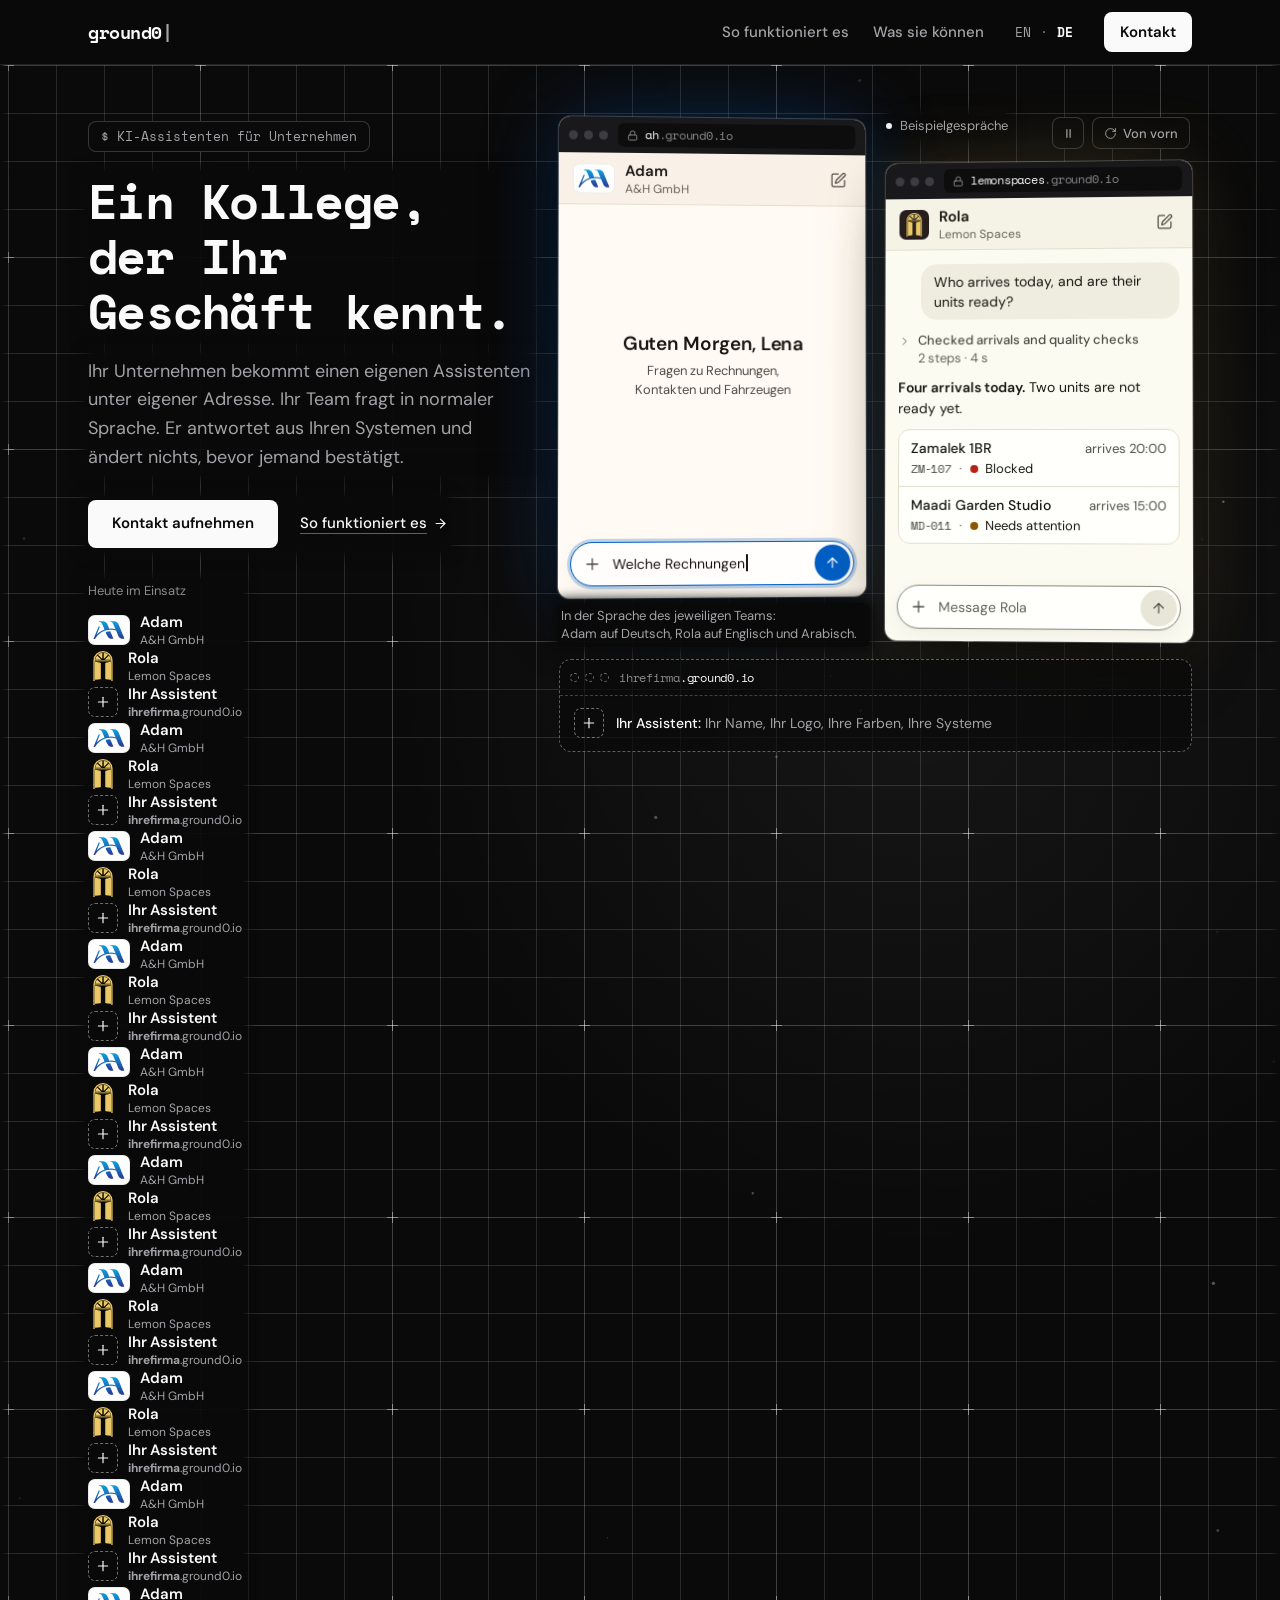
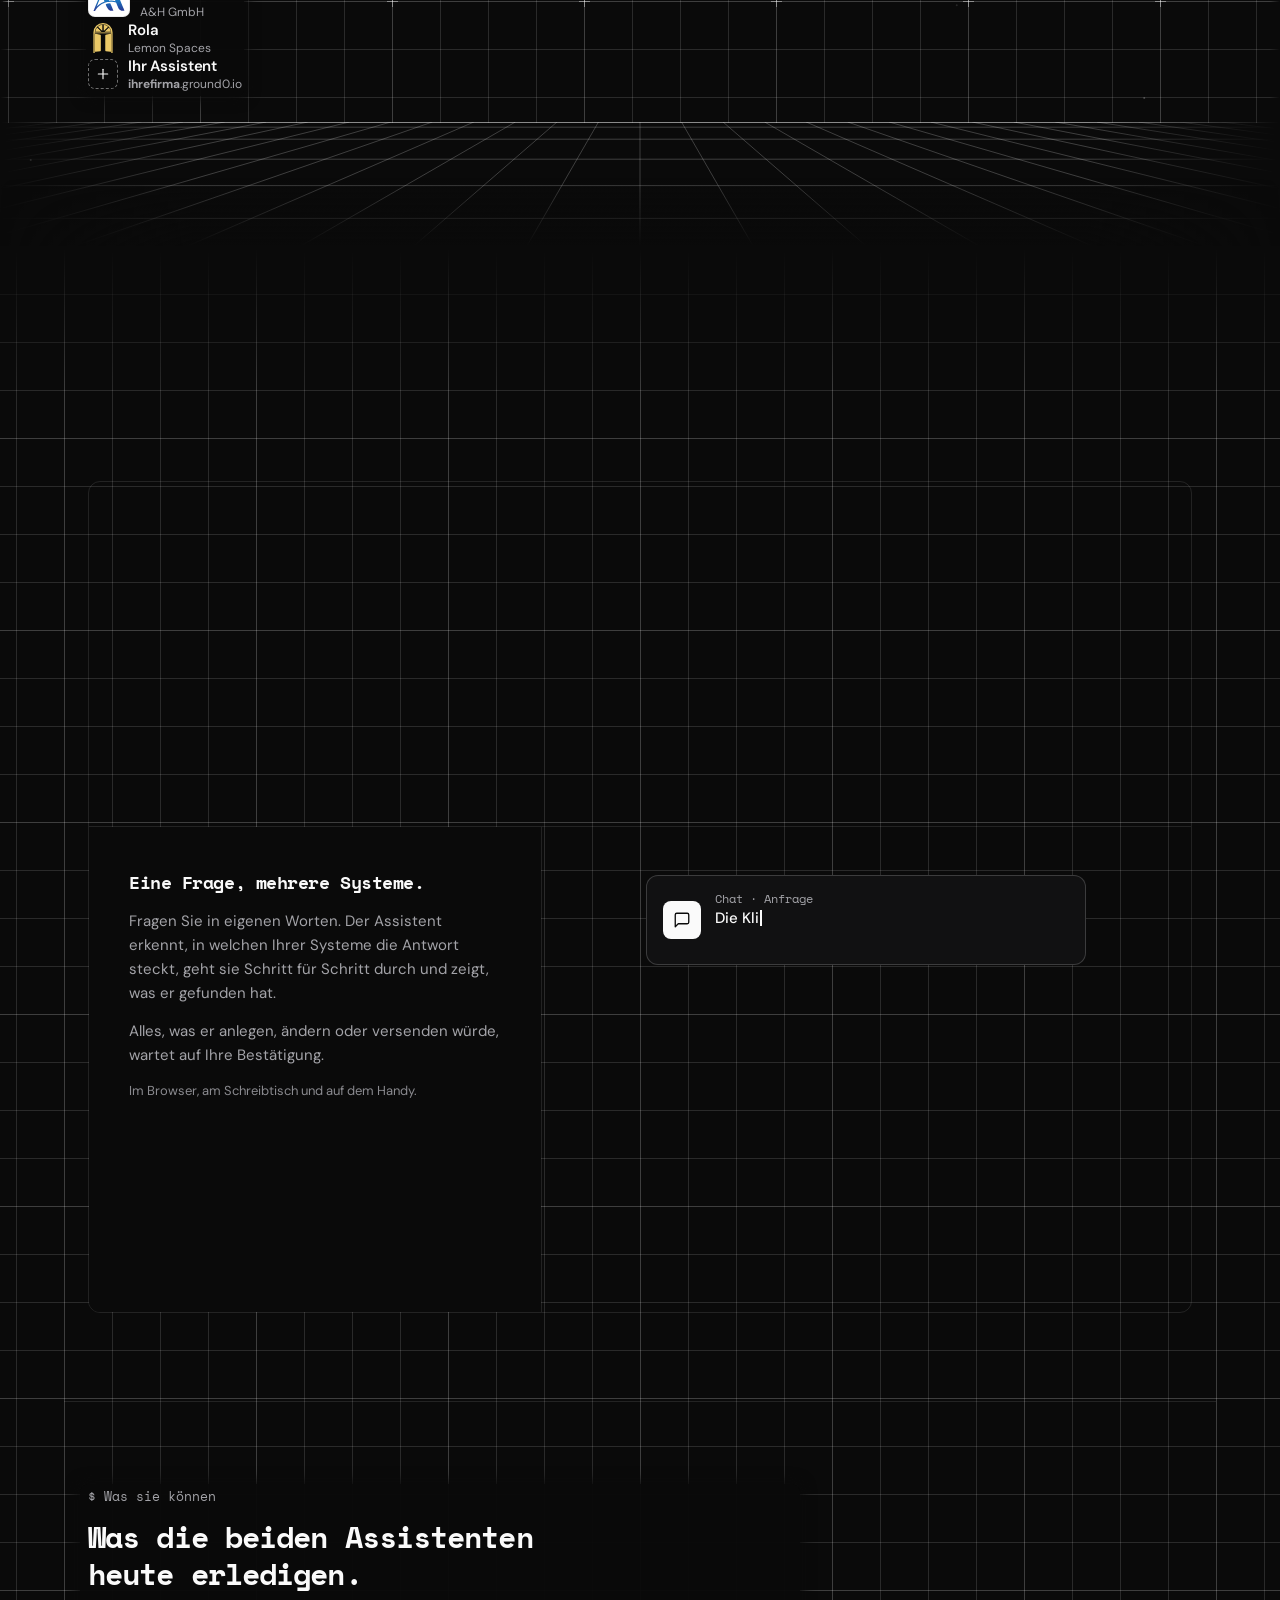
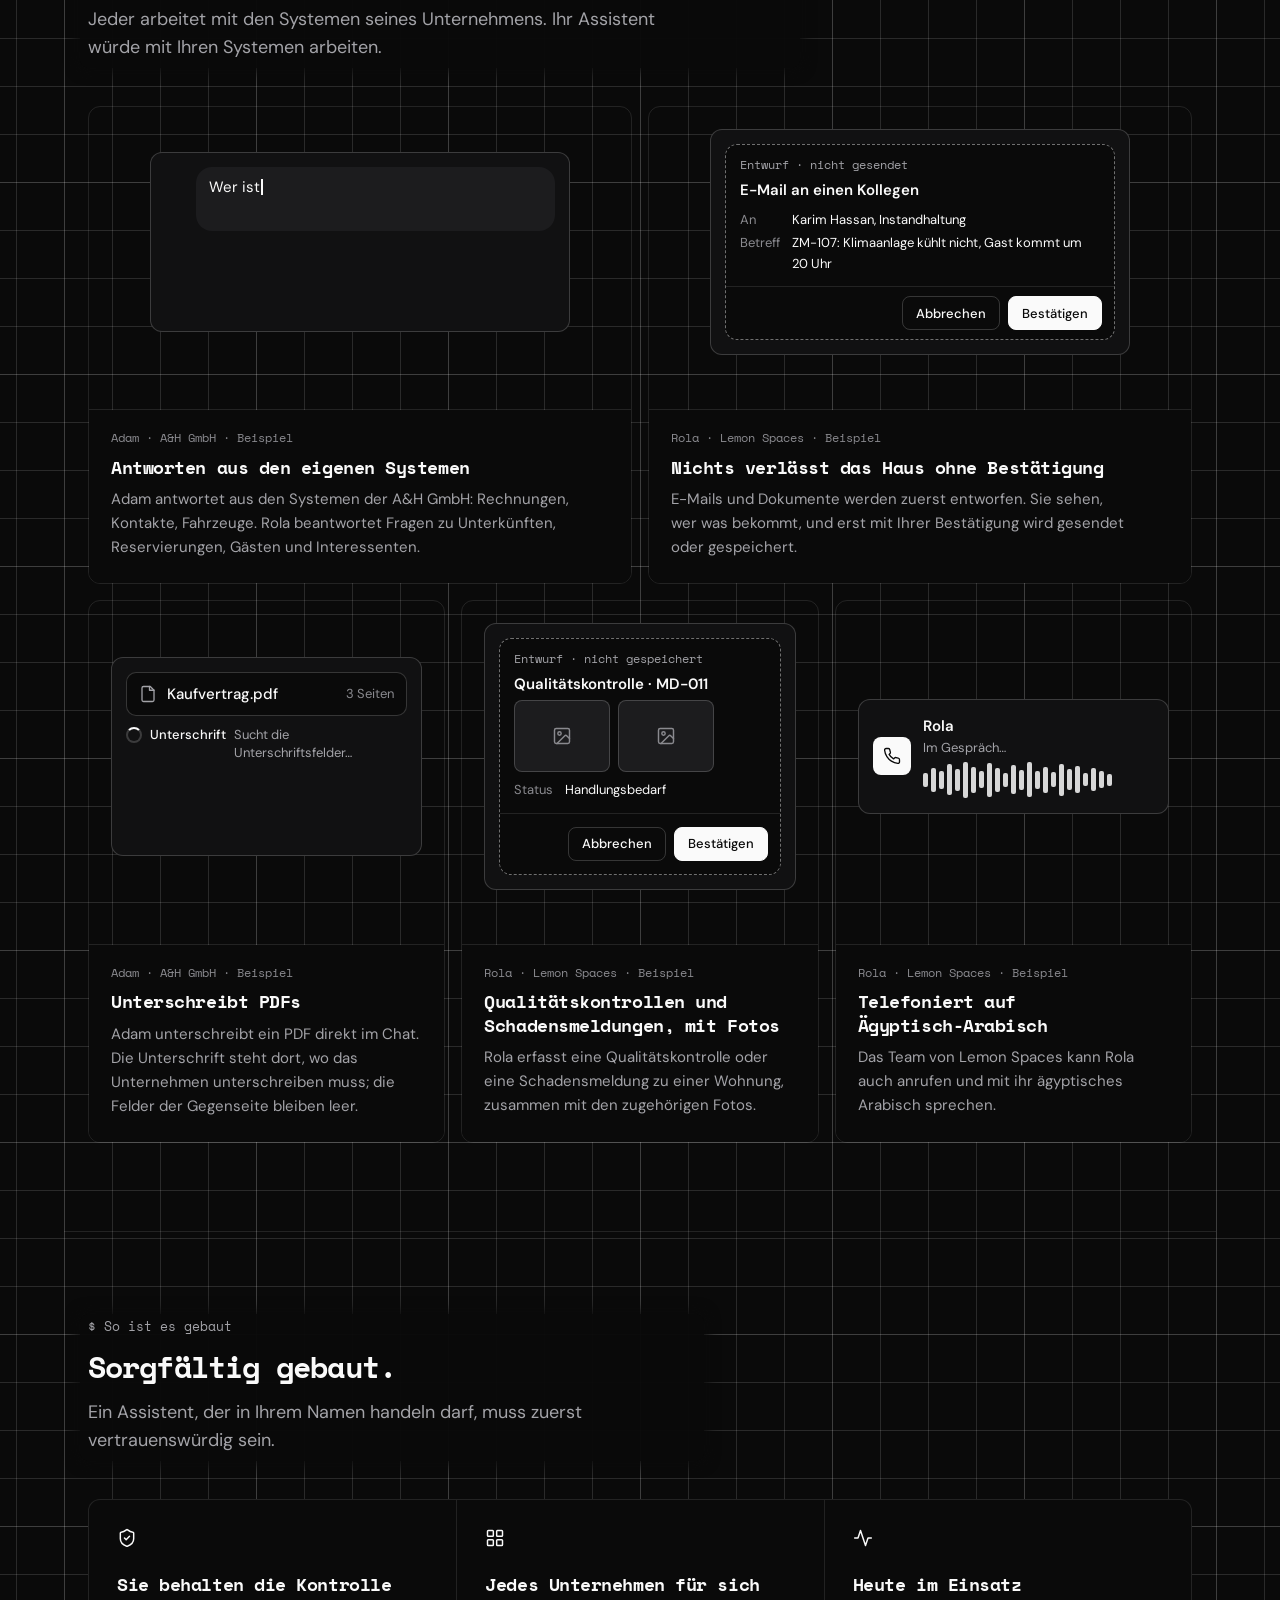
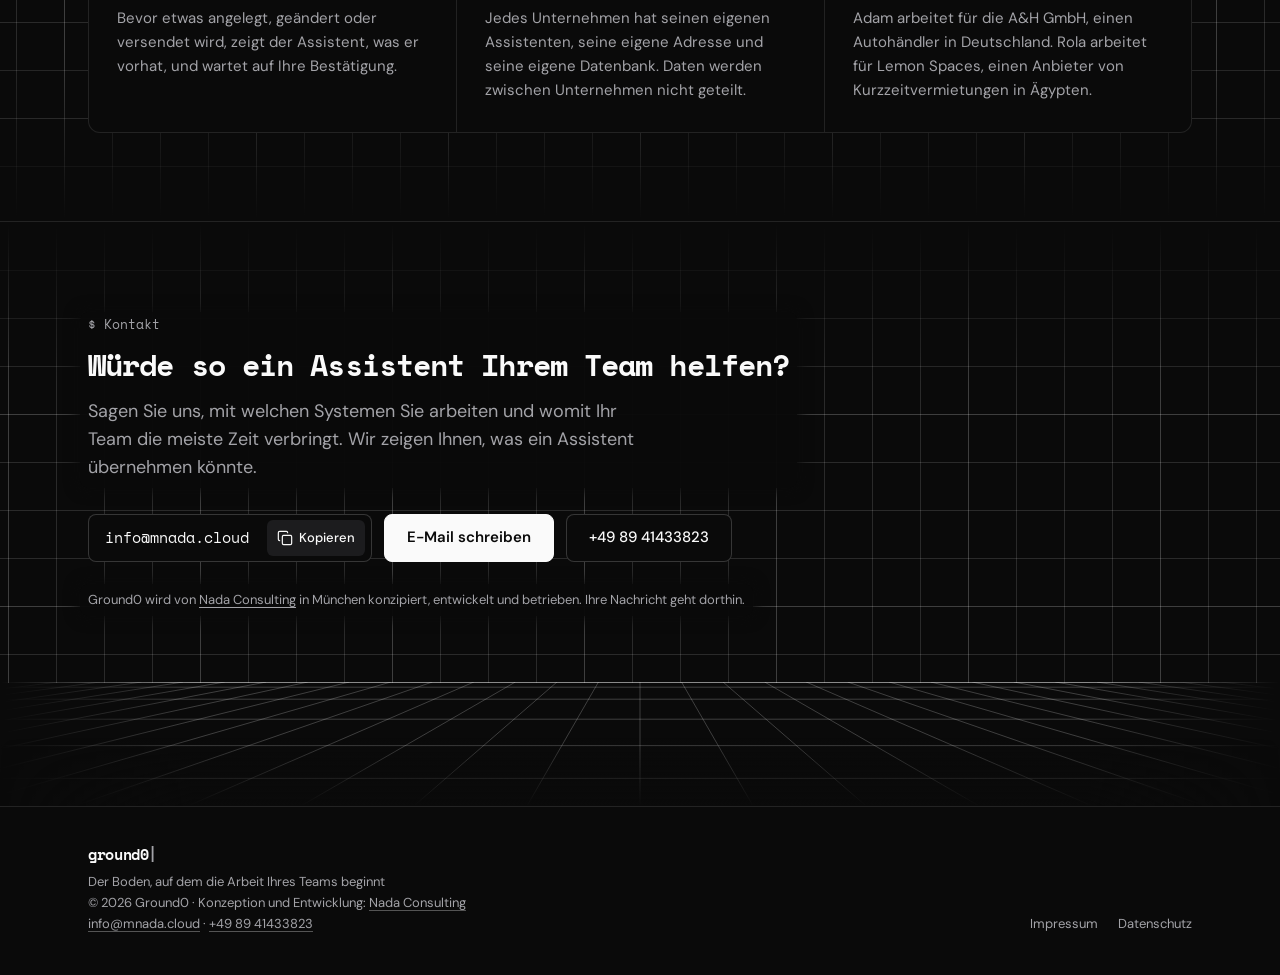
==== commit 524b9f83: "New version on the stylesheet and script URLs, so the roll's markup, styles and script arrive togeth" ====
--- a/de/index.html
+++ b/de/index.html
@@ -30,7 +30,7 @@
 <link rel="icon" href="../icon-192.png" type="image/png" sizes="192x192">
 <link rel="apple-touch-icon" href="../apple-touch-icon.png">
 <script>(function(d){d.classList.add("js");if("IntersectionObserver" in window&&!matchMedia("(prefers-reduced-motion: reduce)").matches)d.classList.add("motion");setTimeout(function(){var g=document.querySelector(".gzh");if(g&&g._gzh)return;d.classList.remove("js","motion");if(g)g.classList.remove("gzh-js")},2500)})(document.documentElement)</script>
-<link rel="stylesheet" href="../styles.css?v=10081700">
+<link rel="stylesheet" href="../styles.css?v=10081800">
 </head>
 <body>
 <a class="skip" href="#main">Zum Inhalt springen</a>
@@ -40,7 +40,17 @@
   <nav class="nav" aria-label="Hauptnavigation"><a class="nl" href="#how">So funktioniert es</a><a class="nl" href="#what">Was sie können</a><span class="langs" role="group" aria-label="Sprache"><a href="../" hreflang="en" lang="en" aria-label="English">EN</a><i aria-hidden="true">·</i><b lang="de" aria-current="true">DE</b></span><a class="cta" href="#contact">Kontakt</a></nav>
 </div></header>
 <main id="main">
-<div class="gzh"><script>document.documentElement.classList.contains("js")&&document.currentScript.parentNode.classList.add("gzh-js")</script><div class="gzh-bg" aria-hidden="true"><div class="gzh-grid"></div><canvas class="gzh-fx"></canvas><div class="gzh-floor"><svg viewBox="0 0 1600 170" preserveAspectRatio="xMidYMin slice"><line class="gzh-hz" x1="0" y1="0.5" x2="1600" y2="0.5"/><line class="gzh-fl" x1="0" y1="6.5" x2="1600" y2="6.5"/><line class="gzh-fl" x1="0" y1="21.5" x2="1600" y2="21.5"/><line class="gzh-fl" x1="0" y1="46.5" x2="1600" y2="46.5"/><line class="gzh-fl" x1="0" y1="79.5" x2="1600" y2="79.5"/><line class="gzh-fl" x1="0" y1="120.5" x2="1600" y2="120.5"/><line class="gzh-fl" x1="0" y1="170.5" x2="1600" y2="170.5"/><line class="gzh-fl" x1="73.1" y1="0" x2="-1300" y2="170"/><line class="gzh-fl" x1="125" y1="0" x2="-1150" y2="170"/><line class="gzh-fl" x1="176.9" y1="0" x2="-1000" y2="170"/><line class="gzh-fl" x1="228.8" y1="0" x2="-850" y2="170"/><line class="gzh-fl" x1="280.8" y1="0" x2="-700" y2="170"/><line class="gzh-fl" x1="332.7" y1="0" x2="-550" y2="170"/><line class="gzh-fl" x1="384.6" y1="0" x2="-400" y2="170"/><line class="gzh-fl" x1="436.5" y1="0" x2="-250" y2="170"/><line class="gzh-fl" x1="488.5" y1="0" x2="-100" y2="170"/><line class="gzh-fl" x1="540.4" y1="0" x2="50" y2="170"/><line class="gzh-fl" x1="592.3" y1="0" x2="200" y2="170"/><line class="gzh-fl" x1="644.2" y1="0" x2="350" y2="170"/><line class="gzh-fl" x1="696.2" y1="0" x2="500" y2="170"/><line class="gzh-fl" x1="748.1" y1="0" x2="650" y2="170"/><line class="gzh-fl" x1="800" y1="0" x2="800" y2="170"/><line class="gzh-fl" x1="851.9" y1="0" x2="950" y2="170"/><line class="gzh-fl" x1="903.8" y1="0" x2="1100" y2="170"/><line class="gzh-fl" x1="955.8" y1="0" x2="1250" y2="170"/><line class="gzh-fl" x1="1007.7" y1="0" x2="1400" y2="170"/><line class="gzh-fl" x1="1059.6" y1="0" x2="1550" y2="170"/><line class="gzh-fl" x1="1111.5" y1="0" x2="1700" y2="170"/><line class="gzh-fl" x1="1163.5" y1="0" x2="1850" y2="170"/><line class="gzh-fl" x1="1215.4" y1="0" x2="2000" y2="170"/><line class="gzh-fl" x1="1267.3" y1="0" x2="2150" y2="170"/><line class="gzh-fl" x1="1319.2" y1="0" x2="2300" y2="170"/><line class="gzh-fl" x1="1371.2" y1="0" x2="2450" y2="170"/><line class="gzh-fl" x1="1423.1" y1="0" x2="2600" y2="170"/><line class="gzh-fl" x1="1475" y1="0" x2="2750" y2="170"/><line class="gzh-fl" x1="1526.9" y1="0" x2="2900" y2="170"/></svg><i class="gzh-scan"></i></div></div><div class="gzh-in"><div class="gzh-copy"><span class="gzh-eyebrow gzh-rise gzh-n1">KI-Assistenten für Unternehmen</span><h1 class="gzh-h1 gzh-rise gzh-n2">Ein Kollege, der Ihr Geschäft kennt.</h1><p class="gzh-lead gzh-rise gzh-n3">Ihr Unternehmen bekommt einen eigenen Assistenten unter eigener Adresse. Ihr Team fragt in normaler Sprache. Er antwortet aus Ihren Systemen und ändert nichts, bevor jemand bestätigt.</p><div class="gzh-acts gzh-rise gzh-n4"><a class="gzh-cta" href="#contact">Kontakt aufnehmen</a><a class="gzh-more" href="#how">So funktioniert es<svg class="gzh-i" viewBox="0 0 24 24" aria-hidden="true"><path d="M5 12h14"/><path d="m12 5 7 7-7 7"/></svg></a></div><div class="gzh-proof gzh-rise gzh-n5"><span class="gzh-proof-l">Heute im Einsatz</span><div class="gzh-who"><div class="gzh-lockup"><span class="gzh-plate"><svg viewBox="183 386 1236 695" width="32" height="18" aria-hidden="true"><defs><linearGradient id="gzh-ah-g1" gradientUnits="userSpaceOnUse" x1="0" x2="0" y1="392" y2="1207"><stop offset="0" stop-color="#0DA2E1"/><stop offset="1" stop-color="#2E2483"/></linearGradient></defs><path fill="url(#gzh-ah-g1)" d="M204 1079L201 1078L214 1053L217 1039L223 1030L240 987L243 978L242 976L245 976L246 972L247 972L252 954L254 955L253 953L283 882L285 874L288 872L289 864L296 853L304 831L305 824L306 823L305 825L307 824L311 816L312 809L317 800L354 711L357 699L371 671L372 663L375 659L378 648L390 624L396 606L400 600L451 600L452 607L442 626L430 660L426 665L409 707L404 723L401 728L380 776L372 797L371 805L369 803L370 806L363 823L358 831L346 864L342 867L340 878L337 879L326 911L329 910L330 909L328 908L335 904L336 900L339 900L345 889L351 887L363 875L372 870L370 868L374 867L385 858L387 853L392 852L409 836L428 825L443 812L483 787L480 784L490 784L508 772L538 756L552 751L572 739L580 738L589 733L628 719L628 713L626 717L624 704L610 672L610 669L608 669L598 641L595 638L595 633L593 635L592 627L579 594L537 497L511 461L508 462L505 457L495 448L492 448L488 441L478 433L453 420L407 417L407 395L429 394L550 394L595 396L643 412L657 421L658 419L660 420L659 422L662 421L664 426L673 432L679 433L680 436L677 434L679 437L684 440L699 456L702 458L704 457L705 464L715 475L733 504L734 505L736 503L737 511L746 527L772 580L802 672L804 680L807 679L806 683L888 680L959 683L1012 691L1049 702L1045 687L1013 614L1006 593L1004 597L1003 586L995 570L993 570L991 561L977 525L972 518L959 483L949 465L933 445L913 430L899 424L872 417L836 415L832 414L834 408L834 402L836 394L1013 396L1060 409L1084 422L1106 438L1108 437L1147 477L1162 504L1166 507L1168 516L1217 632L1217 635L1220 636L1228 661L1260 733L1265 750L1272 761L1277 778L1279 778L1279 782L1291 809L1292 814L1295 816L1297 825L1301 830L1302 838L1313 865L1317 869L1317 874L1319 874L1320 881L1322 881L1325 893L1327 892L1328 901L1351 952L1357 971L1359 970L1398 1069L1306 1070L1281 1067L1259 1060L1235 1047L1200 1020L1180 998L1180 995L1178 997L1177 992L1158 960L1157 952L1150 932L1148 934L1146 924L1138 910L1139 907L1115 855L1114 846L1110 837L1107 836L1109 836L1108 834L1102 822L1103 821L1099 816L1094 802L1092 803L1091 793L1077 761L1071 754L1051 749L1052 747L1024 742L1024 740L1016 740L1007 737L970 731L918 726L865 724L791 729L742 736L705 743L630 766L622 771L619 770L596 779L597 781L586 783L581 788L562 794L556 800L550 801L550 803L510 823L490 836L491 838L486 838L476 847L458 858L448 868L442 871L439 875L440 876L437 878L435 876L435 879L428 881L425 887L421 888L421 891L415 893L390 916L364 941L358 951L350 957L351 959L345 963L342 967L344 967L339 970L321 991L319 997L290 1034L286 1040L288 1040L284 1043L262 1079L204 1079ZM881 1074L849 1068L819 1053L795 1037L779 1019L772 1014L771 1009L768 1009L754 988L748 983L748 979L740 968L737 967L735 959L723 939L720 937L715 924L715 925L713 924L714 922L706 905L704 905L701 893L699 893L699 889L697 890L692 874L689 872L676 824L676 821L683 816L682 814L693 811L695 808L753 796L850 784L851 790L861 808L866 824L868 824L868 829L870 828L877 849L877 847L879 849L917 938L971 1074L946 1076L881 1074Z"/></svg></span><div class="gzh-names"><span class="gzh-assistant">Adam</span><span class="gzh-company">A&amp;H GmbH</span></div></div><div class="gzh-lockup"><svg class="gzh-arch" viewBox="0 0 24 24" width="30" height="30" aria-hidden="true"><g transform="translate(4.323 0) scale(.01139) translate(-126 -60)"><defs><mask id="gzh-arch-m1" maskUnits="userSpaceOnUse" x="150" y="100" width="1300" height="620"><path d="M781 218.7C781 186.9 754.5 161.2 723 165.7A573 573 0 0 0 457.6 276.2C433.2 294.7 432.6 330.3 454.3 351.9L695.6 593.3C727.1 624.8 781 602.5 781 558ZM423.9 385.2C401.4 362.8 364.5 363.3 345.4 388.8A573 573 0 0 0 237.9 641C232.9 671.7 257.9 698 289 698L635.3 698C672.7 698 691.4 652.8 665 626.3ZM826 218.7C826 186.9 852.5 161.2 884 165.7A573 573 0 0 1 1149.4 276.2C1173.8 294.7 1174.4 330.3 1152.7 351.9L911.4 593.3C879.9 624.8 826 602.5 826 558ZM1183.1 385.2C1205.6 362.8 1242.5 363.3 1261.6 388.8A573 573 0 0 1 1369.1 641C1374.1 671.7 1349.1 698 1318 698L971.7 698C934.3 698 915.6 652.8 942 626.3Z" fill="#fff" stroke="#000" stroke-width="44"/></mask></defs><path d="M171.5 2167V735.3A628.25 628.25 0 0 1 1428 735.3V2167" fill="none" stroke="#EAC867" stroke-width="90"/><path d="M171.5 753H1428" stroke="#EAC867" stroke-width="60"/><rect x="150" y="100" width="1300" height="620" fill="#EAC867" mask="url(#gzh-arch-m1)"/><path d="M236.5 860.3C236.5 833.4 261.3 813.5 287.5 819.2L613 890.9C633.1 895.3 647.5 913.2 647.5 933.9L647.5 1991.2C647.5 2014 630.7 2033.4 608.1 2036.7L282.2 2084C258.1 2087.5 236.5 2068.8 236.5 2044.4ZM1369.5 860.3C1369.5 833.4 1344.7 813.5 1318.5 819.2L993 890.9C972.9 895.3 958.5 913.2 958.5 933.9L958.5 1991.2C958.5 2014 975.3 2033.4 997.9 2036.7L1323.8 2084C1347.9 2087.5 1369.5 2068.8 1369.5 2044.4Z" fill="#EAC867"/></g></svg><div class="gzh-names"><span class="gzh-assistant">Rola</span><span class="gzh-company">Lemon Spaces</span></div></div></div></div></div><div class="gzh-stage"><div class="gzh-wins"><div class="gzh-bar gzh-rise gzh-n3"><span class="gzh-eg">Beispielgespräche</span><span class="gzh-ctl"><span class="gzh-count" aria-live="polite"></span><button type="button" class="gzh-pause" aria-pressed="false" aria-label="Beispiele anhalten"><svg class="gzh-i" viewBox="0 0 24 24" aria-hidden="true"><path class="gzh-p-on" d="M9 5v14M15 5v14"/><path class="gzh-p-off" d="M8 5.5v13l10-6.5z"/></svg></button><button type="button" class="gzh-replay" aria-label="Beispiele von vorn abspielen" data-step="Nächster Schritt" data-step-label="Nächsten Schritt der Beispiele zeigen"><svg class="gzh-i" viewBox="0 0 24 24" aria-hidden="true"><path d="M21 12a9 9 0 1 1-9-9c2.52 0 4.93 1 6.74 2.74L21 8"/><path d="M21 3v5h-5"/></svg><span>Von vorn</span></button></span></div><div class="gzh-w gzh-w-a gzh-rise gzh-n2"><div class="gzh-float"><div class="gzh-win gzh-win-ah gzh-blank" data-play role="img" aria-label="Beispiel unter ah.ground0.io: Lena fragt Adam, den Assistenten der A&amp;H GmbH, welche Rechnungen von Autohaus Becker noch offen sind. Adam prüft Lexoffice und HubSpot, nennt drei offene Rechnungen, bereitet eine Zahlungserinnerung vor und sendet sie erst, nachdem Lena bestätigt hat."><div class="gzh-chrome"><span class="gzh-dots"><i></i><i></i><i></i></span><span class="gzh-url"><svg class="gzh-i" viewBox="0 0 24 24" aria-hidden="true"><rect width="18" height="11" x="3" y="11" rx="2" ry="2"/><path d="M7 11V7a5 5 0 0 1 10 0v4"/></svg><span><b>ah</b>.ground0.io</span></span></div><div class="gzh-head"><div class="gzh-lockup"><span class="gzh-plate"><svg viewBox="183 386 1236 695" width="32" height="18" aria-hidden="true"><defs><linearGradient id="gzh-ah-g2" gradientUnits="userSpaceOnUse" x1="0" x2="0" y1="392" y2="1207"><stop offset="0" stop-color="#0DA2E1"/><stop offset="1" stop-color="#2E2483"/></linearGradient></defs><path fill="url(#gzh-ah-g2)" d="M204 1079L201 1078L214 1053L217 1039L223 1030L240 987L243 978L242 976L245 976L246 972L247 972L252 954L254 955L253 953L283 882L285 874L288 872L289 864L296 853L304 831L305 824L306 823L305 825L307 824L311 816L312 809L317 800L354 711L357 699L371 671L372 663L375 659L378 648L390 624L396 606L400 600L451 600L452 607L442 626L430 660L426 665L409 707L404 723L401 728L380 776L372 797L371 805L369 803L370 806L363 823L358 831L346 864L342 867L340 878L337 879L326 911L329 910L330 909L328 908L335 904L336 900L339 900L345 889L351 887L363 875L372 870L370 868L374 867L385 858L387 853L392 852L409 836L428 825L443 812L483 787L480 784L490 784L508 772L538 756L552 751L572 739L580 738L589 733L628 719L628 713L626 717L624 704L610 672L610 669L608 669L598 641L595 638L595 633L593 635L592 627L579 594L537 497L511 461L508 462L505 457L495 448L492 448L488 441L478 433L453 420L407 417L407 395L429 394L550 394L595 396L643 412L657 421L658 419L660 420L659 422L662 421L664 426L673 432L679 433L680 436L677 434L679 437L684 440L699 456L702 458L704 457L705 464L715 475L733 504L734 505L736 503L737 511L746 527L772 580L802 672L804 680L807 679L806 683L888 680L959 683L1012 691L1049 702L1045 687L1013 614L1006 593L1004 597L1003 586L995 570L993 570L991 561L977 525L972 518L959 483L949 465L933 445L913 430L899 424L872 417L836 415L832 414L834 408L834 402L836 394L1013 396L1060 409L1084 422L1106 438L1108 437L1147 477L1162 504L1166 507L1168 516L1217 632L1217 635L1220 636L1228 661L1260 733L1265 750L1272 761L1277 778L1279 778L1279 782L1291 809L1292 814L1295 816L1297 825L1301 830L1302 838L1313 865L1317 869L1317 874L1319 874L1320 881L1322 881L1325 893L1327 892L1328 901L1351 952L1357 971L1359 970L1398 1069L1306 1070L1281 1067L1259 1060L1235 1047L1200 1020L1180 998L1180 995L1178 997L1177 992L1158 960L1157 952L1150 932L1148 934L1146 924L1138 910L1139 907L1115 855L1114 846L1110 837L1107 836L1109 836L1108 834L1102 822L1103 821L1099 816L1094 802L1092 803L1091 793L1077 761L1071 754L1051 749L1052 747L1024 742L1024 740L1016 740L1007 737L970 731L918 726L865 724L791 729L742 736L705 743L630 766L622 771L619 770L596 779L597 781L586 783L581 788L562 794L556 800L550 801L550 803L510 823L490 836L491 838L486 838L476 847L458 858L448 868L442 871L439 875L440 876L437 878L435 876L435 879L428 881L425 887L421 888L421 891L415 893L390 916L364 941L358 951L350 957L351 959L345 963L342 967L344 967L339 970L321 991L319 997L290 1034L286 1040L288 1040L284 1043L262 1079L204 1079ZM881 1074L849 1068L819 1053L795 1037L779 1019L772 1014L771 1009L768 1009L754 988L748 983L748 979L740 968L737 967L735 959L723 939L720 937L715 924L715 925L713 924L714 922L706 905L704 905L701 893L699 893L699 889L697 890L692 874L689 872L676 824L676 821L683 816L682 814L693 811L695 808L753 796L850 784L851 790L861 808L866 824L868 824L868 829L870 828L877 849L877 847L879 849L917 938L971 1074L946 1076L881 1074Z"/></svg></span><div class="gzh-names"><span class="gzh-assistant">Adam</span><span class="gzh-company">A&amp;H GmbH</span></div></div><span class="gzh-head-ico"><svg class="gzh-i" viewBox="0 0 24 24" aria-hidden="true"><path d="M12 3H5a2 2 0 0 0-2 2v14a2 2 0 0 0 2 2h14a2 2 0 0 0 2-2v-7"/><path d="M18.375 2.625a1 1 0 0 1 3 3l-9.013 9.014a2 2 0 0 1-.853.505l-2.873.84a.5.5 0 0 1-.62-.62l.84-2.873a2 2 0 0 1 .506-.852z"/></svg></span></div><div class="gzh-thread" lang="de"><div class="gzh-empty"><p class="gzh-greet">Guten Morgen, Lena</p><p class="gzh-hint">Fragen zu Rechnungen, Kontakten und Fahrzeugen</p></div><div class="gzh-col"><div class="gzh-u" data-k="q1"><div class="gzh-bubble">Welche Rechnungen von Autohaus Becker sind noch offen?</div></div><div class="gzh-b"><div class="gzh-work" data-k="w1" data-st="done" data-one="Schritt" data-many="Schritte"><div class="gzh-think"><i class="gzh-spin"></i><span class="gzh-glint">Denkt nach…</span></div><div class="gzh-sum"><svg class="gzh-i" viewBox="0 0 24 24" aria-hidden="true"><path d="m9 18 6-6-6-6"/></svg><span><b class="gzh-s-run">Arbeitet</b><b class="gzh-s-done">Lexoffice und HubSpot geprüft</b><span class="gzh-meta">2 Schritte · 4 s</span></span></div><div class="gzh-fold"><div class="gzh-steps"><div class="gzh-steps-in"><div class="gzh-step" data-k="s1" data-st="done"><i class="gzh-spin"></i><svg class="gzh-i" viewBox="0 0 24 24" aria-hidden="true"><path d="M20 6 9 17l-5-5"/></svg><span class="gzh-what"><span class="gzh-tool">Lexoffice</span> · <span class="gzh-live-t gzh-glint">Sucht Rechnungen…</span><span class="gzh-done-t">3 offene Rechnungen</span></span><span class="gzh-t">2 s</span></div><div class="gzh-step" data-k="s2" data-st="done"><i class="gzh-spin"></i><svg class="gzh-i" viewBox="0 0 24 24" aria-hidden="true"><path d="M20 6 9 17l-5-5"/></svg><span class="gzh-what"><span class="gzh-tool">HubSpot</span> · <span class="gzh-live-t gzh-glint">Sucht den Kontakt…</span><span class="gzh-done-t">Kontakt gefunden</span></span><span class="gzh-t">2 s</span></div></div></div></div></div><p class="gzh-prose" data-k="a1">Drei Rechnungen sind offen, zusammen <strong>4.820&nbsp;€</strong>.</p><div class="gzh-rows" data-k="r1"><div class="gzh-r"><div class="gzh-l1"><span class="gzh-code">2026-0418</span><span class="gzh-end">2.150&nbsp;€</span></div><div class="gzh-l2"><span class="gzh-st gzh-bad">21 Tage überfällig</span></div></div><div class="gzh-r"><div class="gzh-l1"><span class="gzh-code">2026-0431</span><span class="gzh-end">1.480&nbsp;€</span></div><div class="gzh-l2"><span class="gzh-st gzh-warn">Fällig in 3 Tagen</span></div></div><div class="gzh-r"><div class="gzh-l1"><span class="gzh-code">2026-0440</span><span class="gzh-end">1.190&nbsp;€</span></div><div class="gzh-l2"><span class="gzh-st gzh-ok">Fällig in 12 Tagen</span></div></div></div></div><div class="gzh-u" data-k="q2"><div class="gzh-bubble">Bitte eine Zahlungserinnerung für die älteste.</div></div><div class="gzh-b"><div class="gzh-work" data-k="w2" data-st="done" data-one="Schritt" data-many="Schritte"><div class="gzh-think"><i class="gzh-spin"></i><span class="gzh-glint">Denkt nach…</span></div><div class="gzh-sum"><svg class="gzh-i" viewBox="0 0 24 24" aria-hidden="true"><path d="m9 18 6-6-6-6"/></svg><span><b class="gzh-s-run">Arbeitet</b><b class="gzh-s-wait">Wartet auf Bestätigung</b><b class="gzh-s-done">Erinnerung gesendet</b><span class="gzh-meta">2 Schritte · 3 s</span></span></div><div class="gzh-fold"><div class="gzh-steps"><div class="gzh-steps-in"><div class="gzh-step" data-k="s3" data-st="done"><i class="gzh-spin"></i><svg class="gzh-i" viewBox="0 0 24 24" aria-hidden="true"><path d="M20 6 9 17l-5-5"/></svg><span class="gzh-what"><span class="gzh-tool">Gmail</span> · <span class="gzh-live-t gzh-glint">Bereitet Entwurf vor…</span><span class="gzh-done-t">Entwurf vorbereitet</span></span><span class="gzh-t">2 s</span></div></div></div></div></div><div class="gzh-card" data-k="c" data-st="ready"><div class="gzh-hd"><div class="gzh-draft">Entwurf · nicht gesendet</div><div class="gzh-title">Zahlungserinnerung senden</div></div><dl><dt>An</dt><dd>Autohaus Becker, Buchhaltung</dd><dt>Betreff</dt><dd>Zahlungserinnerung <span class="gzh-code">2026-0418</span></dd></dl><p class="gzh-says">Gesendet wird erst nach Bestätigung.</p><div class="gzh-ft"><span class="gzh-btn">Abbrechen</span><span class="gzh-btn gzh-primary">Bestätigen</span></div></div><div class="gzh-receipt" data-k="rc"><svg class="gzh-i" viewBox="0 0 24 24" aria-hidden="true"><path d="M20 6 9 17l-5-5"/></svg><b>Erinnerung gesendet</b><span class="gzh-rt">Bestätigt von Lena Krüger · 09:42</span></div></div></div></div><div class="gzh-dock"><div class="gzh-composer" data-st="idle"><span class="gzh-ib"><svg class="gzh-i" viewBox="0 0 24 24" aria-hidden="true"><path d="M5 12h14"/><path d="M12 5v14"/></svg></span><span class="gzh-input"><span class="gzh-ph">Nachricht an Adam</span><span class="gzh-typed"></span><i class="gzh-caret"></i></span><span class="gzh-send"><svg class="gzh-i" viewBox="0 0 24 24" aria-hidden="true"><path d="m5 12 7-7 7 7"/><path d="M12 19V5"/></svg><i></i></span></div></div></div></div></div><div class="gzh-w gzh-w-b gzh-rise gzh-n4"><div class="gzh-float"><div class="gzh-win gzh-win-ls gzh-blank" data-play role="img" aria-label="Beispiel auf Englisch unter lemonspaces.ground0.io: Mona fragt Rola, die Assistentin von Lemon Spaces, wer heute anreist und ob die Wohnungen bereit sind. Rola prüft die Reservierungen und die Qualitätskontrollen und nennt zwei Wohnungen, die noch nicht bereit sind. Danach bittet Mona auf Arabisch um eine Notiz zur Wohnung ZM-107; Rola bereitet sie vor und speichert sie erst nach Monas Bestätigung."><div class="gzh-chrome"><span class="gzh-dots"><i></i><i></i><i></i></span><span class="gzh-url"><svg class="gzh-i" viewBox="0 0 24 24" aria-hidden="true"><rect width="18" height="11" x="3" y="11" rx="2" ry="2"/><path d="M7 11V7a5 5 0 0 1 10 0v4"/></svg><span><b>lemonspaces</b>.ground0.io</span></span></div><div class="gzh-head"><div class="gzh-lockup"><svg class="gzh-arch" viewBox="0 0 24 24" width="30" height="30" aria-hidden="true"><rect width="24" height="24" rx="5.5" fill="#271d1d"/><g transform="translate(2.4 2.4) scale(.8)"><g transform="translate(4.323 0) scale(.01139) translate(-126 -60)"><defs><mask id="gzh-arch-m2" maskUnits="userSpaceOnUse" x="150" y="100" width="1300" height="620"><path d="M781 218.7C781 186.9 754.5 161.2 723 165.7A573 573 0 0 0 457.6 276.2C433.2 294.7 432.6 330.3 454.3 351.9L695.6 593.3C727.1 624.8 781 602.5 781 558ZM423.9 385.2C401.4 362.8 364.5 363.3 345.4 388.8A573 573 0 0 0 237.9 641C232.9 671.7 257.9 698 289 698L635.3 698C672.7 698 691.4 652.8 665 626.3ZM826 218.7C826 186.9 852.5 161.2 884 165.7A573 573 0 0 1 1149.4 276.2C1173.8 294.7 1174.4 330.3 1152.7 351.9L911.4 593.3C879.9 624.8 826 602.5 826 558ZM1183.1 385.2C1205.6 362.8 1242.5 363.3 1261.6 388.8A573 573 0 0 1 1369.1 641C1374.1 671.7 1349.1 698 1318 698L971.7 698C934.3 698 915.6 652.8 942 626.3Z" fill="#fff" stroke="#000" stroke-width="44"/></mask></defs><path d="M171.5 2167V735.3A628.25 628.25 0 0 1 1428 735.3V2167" fill="none" stroke="#EAC867" stroke-width="90"/><path d="M171.5 753H1428" stroke="#EAC867" stroke-width="60"/><rect x="150" y="100" width="1300" height="620" fill="#EAC867" mask="url(#gzh-arch-m2)"/><path d="M236.5 860.3C236.5 833.4 261.3 813.5 287.5 819.2L613 890.9C633.1 895.3 647.5 913.2 647.5 933.9L647.5 1991.2C647.5 2014 630.7 2033.4 608.1 2036.7L282.2 2084C258.1 2087.5 236.5 2068.8 236.5 2044.4ZM1369.5 860.3C1369.5 833.4 1344.7 813.5 1318.5 819.2L993 890.9C972.9 895.3 958.5 913.2 958.5 933.9L958.5 1991.2C958.5 2014 975.3 2033.4 997.9 2036.7L1323.8 2084C1347.9 2087.5 1369.5 2068.8 1369.5 2044.4Z" fill="#EAC867"/></g></g></svg><div class="gzh-names"><span class="gzh-assistant">Rola</span><span class="gzh-company">Lemon Spaces</span></div></div><span class="gzh-head-ico"><svg class="gzh-i" viewBox="0 0 24 24" aria-hidden="true"><path d="M12 3H5a2 2 0 0 0-2 2v14a2 2 0 0 0 2 2h14a2 2 0 0 0 2-2v-7"/><path d="M18.375 2.625a1 1 0 0 1 3 3l-9.013 9.014a2 2 0 0 1-.853.505l-2.873.84a.5.5 0 0 1-.62-.62l.84-2.873a2 2 0 0 1 .506-.852z"/></svg></span></div><div class="gzh-thread" lang="en"><div class="gzh-empty"><p class="gzh-greet">Good afternoon, Mona</p><p class="gzh-hint">Ask Rola about listings, reservations and guests</p></div><div class="gzh-col"><div class="gzh-u" data-k="q1"><div class="gzh-bubble">Who arrives today, and are their units ready?</div></div><div class="gzh-b"><div class="gzh-work" data-k="w1" data-st="done" data-one="step" data-many="steps"><div class="gzh-think"><i class="gzh-spin"></i><span class="gzh-glint">Thinking…</span></div><div class="gzh-sum"><svg class="gzh-i" viewBox="0 0 24 24" aria-hidden="true"><path d="m9 18 6-6-6-6"/></svg><span><b class="gzh-s-run">Working</b><b class="gzh-s-done">Checked arrivals and quality checks</b><span class="gzh-meta">2 steps · 4 s</span></span></div><div class="gzh-fold"><div class="gzh-steps"><div class="gzh-steps-in"><div class="gzh-step" data-k="s1" data-st="done"><i class="gzh-spin"></i><svg class="gzh-i" viewBox="0 0 24 24" aria-hidden="true"><path d="M20 6 9 17l-5-5"/></svg><span class="gzh-what"><span class="gzh-tool">Reservations</span> · <span class="gzh-live-t gzh-glint">Checking today…</span><span class="gzh-done-t">4 arrivals today</span></span><span class="gzh-t">2 s</span></div><div class="gzh-step" data-k="s2" data-st="done"><i class="gzh-spin"></i><svg class="gzh-i" viewBox="0 0 24 24" aria-hidden="true"><path d="M20 6 9 17l-5-5"/></svg><span class="gzh-what"><span class="gzh-tool">Quality checks</span> · <span class="gzh-live-t gzh-glint">Checking 4 units…</span><span class="gzh-done-t">2 units not ready</span></span><span class="gzh-t">2 s</span></div></div></div></div></div><p class="gzh-prose" data-k="a1"><strong>Four arrivals today.</strong> Two units are not ready yet.</p><div class="gzh-rows" data-k="r1"><div class="gzh-r"><div class="gzh-l1"><span>Zamalek 1BR</span><span class="gzh-end gzh-soft">arrives 20:00</span></div><div class="gzh-l2"><span class="gzh-code">ZM-107</span><i>·</i><span class="gzh-st gzh-bad">Blocked</span></div></div><div class="gzh-r"><div class="gzh-l1"><span>Maadi Garden Studio</span><span class="gzh-end gzh-soft">arrives 15:00</span></div><div class="gzh-l2"><span class="gzh-code">MD-011</span><i>·</i><span class="gzh-st gzh-warn">Needs attention</span></div></div></div></div><div class="gzh-u" data-k="q2"><div class="gzh-bubble" lang="ar" dir="rtl">محتاجين ملاحظة على <span class="gzh-code">ZM-107</span>: الضيف الجاي هيوصل الساعة 8 بالليل.</div></div><div class="gzh-b"><div class="gzh-work" data-k="w2" data-st="done" data-one="step" data-many="steps"><div class="gzh-think"><i class="gzh-spin"></i><span class="gzh-glint">Thinking…</span></div><div class="gzh-sum"><svg class="gzh-i" viewBox="0 0 24 24" aria-hidden="true"><path d="m9 18 6-6-6-6"/></svg><span><b class="gzh-s-run">Working</b><b class="gzh-s-wait">Waiting for confirmation</b><b class="gzh-s-done">Saved the note</b><span class="gzh-meta">3 steps · 3 s</span></span></div><div class="gzh-fold"><div class="gzh-steps"><div class="gzh-steps-in"><div class="gzh-step" data-k="s3" data-st="done"><i class="gzh-spin"></i><svg class="gzh-i" viewBox="0 0 24 24" aria-hidden="true"><path d="M20 6 9 17l-5-5"/></svg><span class="gzh-what"><span class="gzh-tool">Units</span> · <span class="gzh-live-t gzh-glint">Looking up the unit…</span><span class="gzh-done-t">Found <span class="gzh-code">ZM-107</span></span></span><span class="gzh-t">1 s</span></div><div class="gzh-step" data-k="s4" data-st="done"><i class="gzh-spin"></i><svg class="gzh-i" viewBox="0 0 24 24" aria-hidden="true"><path d="M20 6 9 17l-5-5"/></svg><span class="gzh-what"><span class="gzh-tool">Units</span> · <span class="gzh-live-t gzh-glint">Preparing the note…</span><span class="gzh-done-t">Note prepared, not saved</span></span><span class="gzh-t">1 s</span></div></div></div></div></div><div class="gzh-card" data-k="c" data-st="ready"><div class="gzh-hd"><div class="gzh-draft">Draft · not saved</div><div class="gzh-title">Add a note to <span class="gzh-code">ZM-107</span></div></div><dl><dt>Unit</dt><dd>Zamalek 1BR</dd><dt>Note</dt><dd>Next guest arrives at 20:00.</dd></dl><p class="gzh-says">Nothing is saved until you confirm.</p><div class="gzh-ft"><span class="gzh-btn">Cancel</span><span class="gzh-btn gzh-primary">Confirm</span></div></div><div class="gzh-receipt" data-k="rc"><svg class="gzh-i" viewBox="0 0 24 24" aria-hidden="true"><path d="M20 6 9 17l-5-5"/></svg><b>Note added to <span class="gzh-code">ZM-107</span></b><span class="gzh-rt">Confirmed by Mona Adel · 14:12</span></div></div></div></div><div class="gzh-dock"><div class="gzh-composer" data-st="idle"><span class="gzh-ib"><svg class="gzh-i" viewBox="0 0 24 24" aria-hidden="true"><path d="M5 12h14"/><path d="M12 5v14"/></svg></span><span class="gzh-input"><span class="gzh-ph">Message Rola</span><span class="gzh-typed"></span><i class="gzh-caret"></i></span><span class="gzh-send"><svg class="gzh-i" viewBox="0 0 24 24" aria-hidden="true"><path d="m5 12 7-7 7 7"/><path d="M12 19V5"/></svg><i></i></span></div></div></div></div></div><p class="gzh-note gzh-rise gzh-n5">In der Sprache des jeweiligen Teams: <span>Adam auf Deutsch, Rola auf Englisch und Arabisch.</span></p></div><div class="gzh-slot gzh-rise gzh-n6"><div class="gzh-chrome"><span class="gzh-dots" aria-hidden="true"><i></i><i></i><i></i></span><span class="gzh-url"><span><b>ihrefirma</b>.ground0.io</span></span></div><div class="gzh-slot-body"><span class="gzh-plus" aria-hidden="true"><svg class="gzh-i" viewBox="0 0 24 24" aria-hidden="true"><path d="M5 12h14"/><path d="M12 5v14"/></svg></span><span><b>Ihr Assistent:</b> Ihr Name, Ihr Logo, Ihre Farben, Ihre Systeme</span></div></div></div></div></div>
+<div class="gzh"><script>document.documentElement.classList.contains("js")&&document.currentScript.parentNode.classList.add("gzh-js")</script><div class="gzh-bg" aria-hidden="true"><div class="gzh-grid"></div><canvas class="gzh-fx"></canvas><div class="gzh-floor"><svg viewBox="0 0 1600 170" preserveAspectRatio="xMidYMin slice"><line class="gzh-hz" x1="0" y1="0.5" x2="1600" y2="0.5"/><line class="gzh-fl" x1="0" y1="6.5" x2="1600" y2="6.5"/><line class="gzh-fl" x1="0" y1="21.5" x2="1600" y2="21.5"/><line class="gzh-fl" x1="0" y1="46.5" x2="1600" y2="46.5"/><line class="gzh-fl" x1="0" y1="79.5" x2="1600" y2="79.5"/><line class="gzh-fl" x1="0" y1="120.5" x2="1600" y2="120.5"/><line class="gzh-fl" x1="0" y1="170.5" x2="1600" y2="170.5"/><line class="gzh-fl" x1="73.1" y1="0" x2="-1300" y2="170"/><line class="gzh-fl" x1="125" y1="0" x2="-1150" y2="170"/><line class="gzh-fl" x1="176.9" y1="0" x2="-1000" y2="170"/><line class="gzh-fl" x1="228.8" y1="0" x2="-850" y2="170"/><line class="gzh-fl" x1="280.8" y1="0" x2="-700" y2="170"/><line class="gzh-fl" x1="332.7" y1="0" x2="-550" y2="170"/><line class="gzh-fl" x1="384.6" y1="0" x2="-400" y2="170"/><line class="gzh-fl" x1="436.5" y1="0" x2="-250" y2="170"/><line class="gzh-fl" x1="488.5" y1="0" x2="-100" y2="170"/><line class="gzh-fl" x1="540.4" y1="0" x2="50" y2="170"/><line class="gzh-fl" x1="592.3" y1="0" x2="200" y2="170"/><line class="gzh-fl" x1="644.2" y1="0" x2="350" y2="170"/><line class="gzh-fl" x1="696.2" y1="0" x2="500" y2="170"/><line class="gzh-fl" x1="748.1" y1="0" x2="650" y2="170"/><line class="gzh-fl" x1="800" y1="0" x2="800" y2="170"/><line class="gzh-fl" x1="851.9" y1="0" x2="950" y2="170"/><line class="gzh-fl" x1="903.8" y1="0" x2="1100" y2="170"/><line class="gzh-fl" x1="955.8" y1="0" x2="1250" y2="170"/><line class="gzh-fl" x1="1007.7" y1="0" x2="1400" y2="170"/><line class="gzh-fl" x1="1059.6" y1="0" x2="1550" y2="170"/><line class="gzh-fl" x1="1111.5" y1="0" x2="1700" y2="170"/><line class="gzh-fl" x1="1163.5" y1="0" x2="1850" y2="170"/><line class="gzh-fl" x1="1215.4" y1="0" x2="2000" y2="170"/><line class="gzh-fl" x1="1267.3" y1="0" x2="2150" y2="170"/><line class="gzh-fl" x1="1319.2" y1="0" x2="2300" y2="170"/><line class="gzh-fl" x1="1371.2" y1="0" x2="2450" y2="170"/><line class="gzh-fl" x1="1423.1" y1="0" x2="2600" y2="170"/><line class="gzh-fl" x1="1475" y1="0" x2="2750" y2="170"/><line class="gzh-fl" x1="1526.9" y1="0" x2="2900" y2="170"/></svg><i class="gzh-scan"></i></div></div><div class="gzh-in"><div class="gzh-copy"><span class="gzh-eyebrow gzh-rise gzh-n1">KI-Assistenten für Unternehmen</span><h1 class="gzh-h1 gzh-rise gzh-n2">Ein Kollege, der Ihr Geschäft kennt.</h1><p class="gzh-lead gzh-rise gzh-n3">Ihr Unternehmen bekommt einen eigenen Assistenten unter eigener Adresse. Ihr Team fragt in normaler Sprache. Er antwortet aus Ihren Systemen und ändert nichts, bevor jemand bestätigt.</p><div class="gzh-acts gzh-rise gzh-n4"><a class="gzh-cta" href="#contact">Kontakt aufnehmen</a><a class="gzh-more" href="#how">So funktioniert es<svg class="gzh-i" viewBox="0 0 24 24" aria-hidden="true"><path d="M5 12h14"/><path d="m12 5 7 7-7 7"/></svg></a></div><div class="gzh-proof gzh-rise gzh-n5"><span class="gzh-proof-l">Heute im Einsatz</span>
+<!-- The roll of assistants. Each "gzh-lockup" with role="listitem" below is one company: its mark (30px high), the
+     assistant's name, the company's name. To add a company, add one more such line above the dashed "gzh-open" entry,
+     here and in index.html, and give any id inside its mark a name of its own. Nothing else changes: the small
+     script after the list repeats it to fill the strip, and the speed stays the same however many there are. -->
+<div class="gzh-roll" role="list"><div class="gzh-roll-view"><div class="gzh-roll-track">
+<div class="gzh-lockup" role="listitem"><span class="gzh-plate"><svg viewBox="183 386 1236 695" width="32" height="18" aria-hidden="true"><defs><linearGradient id="gzh-ah-g1" gradientUnits="userSpaceOnUse" x1="0" x2="0" y1="392" y2="1207"><stop offset="0" stop-color="#0DA2E1"/><stop offset="1" stop-color="#2E2483"/></linearGradient></defs><path fill="url(#gzh-ah-g1)" d="M204 1079L201 1078L214 1053L217 1039L223 1030L240 987L243 978L242 976L245 976L246 972L247 972L252 954L254 955L253 953L283 882L285 874L288 872L289 864L296 853L304 831L305 824L306 823L305 825L307 824L311 816L312 809L317 800L354 711L357 699L371 671L372 663L375 659L378 648L390 624L396 606L400 600L451 600L452 607L442 626L430 660L426 665L409 707L404 723L401 728L380 776L372 797L371 805L369 803L370 806L363 823L358 831L346 864L342 867L340 878L337 879L326 911L329 910L330 909L328 908L335 904L336 900L339 900L345 889L351 887L363 875L372 870L370 868L374 867L385 858L387 853L392 852L409 836L428 825L443 812L483 787L480 784L490 784L508 772L538 756L552 751L572 739L580 738L589 733L628 719L628 713L626 717L624 704L610 672L610 669L608 669L598 641L595 638L595 633L593 635L592 627L579 594L537 497L511 461L508 462L505 457L495 448L492 448L488 441L478 433L453 420L407 417L407 395L429 394L550 394L595 396L643 412L657 421L658 419L660 420L659 422L662 421L664 426L673 432L679 433L680 436L677 434L679 437L684 440L699 456L702 458L704 457L705 464L715 475L733 504L734 505L736 503L737 511L746 527L772 580L802 672L804 680L807 679L806 683L888 680L959 683L1012 691L1049 702L1045 687L1013 614L1006 593L1004 597L1003 586L995 570L993 570L991 561L977 525L972 518L959 483L949 465L933 445L913 430L899 424L872 417L836 415L832 414L834 408L834 402L836 394L1013 396L1060 409L1084 422L1106 438L1108 437L1147 477L1162 504L1166 507L1168 516L1217 632L1217 635L1220 636L1228 661L1260 733L1265 750L1272 761L1277 778L1279 778L1279 782L1291 809L1292 814L1295 816L1297 825L1301 830L1302 838L1313 865L1317 869L1317 874L1319 874L1320 881L1322 881L1325 893L1327 892L1328 901L1351 952L1357 971L1359 970L1398 1069L1306 1070L1281 1067L1259 1060L1235 1047L1200 1020L1180 998L1180 995L1178 997L1177 992L1158 960L1157 952L1150 932L1148 934L1146 924L1138 910L1139 907L1115 855L1114 846L1110 837L1107 836L1109 836L1108 834L1102 822L1103 821L1099 816L1094 802L1092 803L1091 793L1077 761L1071 754L1051 749L1052 747L1024 742L1024 740L1016 740L1007 737L970 731L918 726L865 724L791 729L742 736L705 743L630 766L622 771L619 770L596 779L597 781L586 783L581 788L562 794L556 800L550 801L550 803L510 823L490 836L491 838L486 838L476 847L458 858L448 868L442 871L439 875L440 876L437 878L435 876L435 879L428 881L425 887L421 888L421 891L415 893L390 916L364 941L358 951L350 957L351 959L345 963L342 967L344 967L339 970L321 991L319 997L290 1034L286 1040L288 1040L284 1043L262 1079L204 1079ZM881 1074L849 1068L819 1053L795 1037L779 1019L772 1014L771 1009L768 1009L754 988L748 983L748 979L740 968L737 967L735 959L723 939L720 937L715 924L715 925L713 924L714 922L706 905L704 905L701 893L699 893L699 889L697 890L692 874L689 872L676 824L676 821L683 816L682 814L693 811L695 808L753 796L850 784L851 790L861 808L866 824L868 824L868 829L870 828L877 849L877 847L879 849L917 938L971 1074L946 1076L881 1074Z"/></svg></span><div class="gzh-names"><span class="gzh-assistant">Adam</span><span class="gzh-company">A&amp;H GmbH</span></div></div>
+<div class="gzh-lockup" role="listitem"><svg class="gzh-arch" viewBox="0 0 24 24" width="30" height="30" aria-hidden="true"><g transform="translate(4.323 0) scale(.01139) translate(-126 -60)"><defs><mask id="gzh-arch-m1" maskUnits="userSpaceOnUse" x="150" y="100" width="1300" height="620"><path d="M781 218.7C781 186.9 754.5 161.2 723 165.7A573 573 0 0 0 457.6 276.2C433.2 294.7 432.6 330.3 454.3 351.9L695.6 593.3C727.1 624.8 781 602.5 781 558ZM423.9 385.2C401.4 362.8 364.5 363.3 345.4 388.8A573 573 0 0 0 237.9 641C232.9 671.7 257.9 698 289 698L635.3 698C672.7 698 691.4 652.8 665 626.3ZM826 218.7C826 186.9 852.5 161.2 884 165.7A573 573 0 0 1 1149.4 276.2C1173.8 294.7 1174.4 330.3 1152.7 351.9L911.4 593.3C879.9 624.8 826 602.5 826 558ZM1183.1 385.2C1205.6 362.8 1242.5 363.3 1261.6 388.8A573 573 0 0 1 1369.1 641C1374.1 671.7 1349.1 698 1318 698L971.7 698C934.3 698 915.6 652.8 942 626.3Z" fill="#fff" stroke="#000" stroke-width="44"/></mask></defs><path d="M171.5 2167V735.3A628.25 628.25 0 0 1 1428 735.3V2167" fill="none" stroke="#EAC867" stroke-width="90"/><path d="M171.5 753H1428" stroke="#EAC867" stroke-width="60"/><rect x="150" y="100" width="1300" height="620" fill="#EAC867" mask="url(#gzh-arch-m1)"/><path d="M236.5 860.3C236.5 833.4 261.3 813.5 287.5 819.2L613 890.9C633.1 895.3 647.5 913.2 647.5 933.9L647.5 1991.2C647.5 2014 630.7 2033.4 608.1 2036.7L282.2 2084C258.1 2087.5 236.5 2068.8 236.5 2044.4ZM1369.5 860.3C1369.5 833.4 1344.7 813.5 1318.5 819.2L993 890.9C972.9 895.3 958.5 913.2 958.5 933.9L958.5 1991.2C958.5 2014 975.3 2033.4 997.9 2036.7L1323.8 2084C1347.9 2087.5 1369.5 2068.8 1369.5 2044.4Z" fill="#EAC867"/></g></svg><div class="gzh-names"><span class="gzh-assistant">Rola</span><span class="gzh-company">Lemon Spaces</span></div></div>
+<div class="gzh-lockup gzh-open" aria-hidden="true"><span class="gzh-plus"><svg class="gzh-i" viewBox="0 0 24 24" aria-hidden="true"><path d="M5 12h14"/><path d="M12 5v14"/></svg></span><div class="gzh-names"><span class="gzh-assistant">Ihr Assistent</span><span class="gzh-company gzh-addr"><b>ihrefirma</b>.ground0.io</span></div></div>
+</div></div></div><script>(function(t){if(!document.documentElement.classList.contains("js"))return;var e=[].slice.call(t.children),k=e.length,n=Math.ceil(2400/(110*k))+2,i,j,c;for(i=1;i<n;i++)for(j=0;j<k;j++){c=e[j].cloneNode(true);c.classList.add("gzh-roll-copy");c.removeAttribute("role");c.setAttribute("aria-hidden","true");[].forEach.call(c.querySelectorAll("[id]"),function(x){x.removeAttribute("id")});t.appendChild(c)}t.style.setProperty("--gzh-roll-n",n);t.style.setProperty("--gzh-roll-k",k)})(document.currentScript.previousElementSibling.querySelector(".gzh-roll-track"))</script>
+</div></div><div class="gzh-stage"><div class="gzh-wins"><div class="gzh-bar gzh-rise gzh-n3"><span class="gzh-eg">Beispielgespräche</span><span class="gzh-ctl"><span class="gzh-count" aria-live="polite"></span><button type="button" class="gzh-pause" aria-pressed="false" aria-label="Beispiele anhalten"><svg class="gzh-i" viewBox="0 0 24 24" aria-hidden="true"><path class="gzh-p-on" d="M9 5v14M15 5v14"/><path class="gzh-p-off" d="M8 5.5v13l10-6.5z"/></svg></button><button type="button" class="gzh-replay" aria-label="Beispiele von vorn abspielen" data-step="Nächster Schritt" data-step-label="Nächsten Schritt der Beispiele zeigen"><svg class="gzh-i" viewBox="0 0 24 24" aria-hidden="true"><path d="M21 12a9 9 0 1 1-9-9c2.52 0 4.93 1 6.74 2.74L21 8"/><path d="M21 3v5h-5"/></svg><span>Von vorn</span></button></span></div><div class="gzh-w gzh-w-a gzh-rise gzh-n2"><div class="gzh-float"><div class="gzh-win gzh-win-ah gzh-blank" data-play role="img" aria-label="Beispiel unter ah.ground0.io: Lena fragt Adam, den Assistenten der A&amp;H GmbH, welche Rechnungen von Autohaus Becker noch offen sind. Adam prüft Lexoffice und HubSpot, nennt drei offene Rechnungen, bereitet eine Zahlungserinnerung vor und sendet sie erst, nachdem Lena bestätigt hat."><div class="gzh-chrome"><span class="gzh-dots"><i></i><i></i><i></i></span><span class="gzh-url"><svg class="gzh-i" viewBox="0 0 24 24" aria-hidden="true"><rect width="18" height="11" x="3" y="11" rx="2" ry="2"/><path d="M7 11V7a5 5 0 0 1 10 0v4"/></svg><span><b>ah</b>.ground0.io</span></span></div><div class="gzh-head"><div class="gzh-lockup"><span class="gzh-plate"><svg viewBox="183 386 1236 695" width="32" height="18" aria-hidden="true"><defs><linearGradient id="gzh-ah-g2" gradientUnits="userSpaceOnUse" x1="0" x2="0" y1="392" y2="1207"><stop offset="0" stop-color="#0DA2E1"/><stop offset="1" stop-color="#2E2483"/></linearGradient></defs><path fill="url(#gzh-ah-g2)" d="M204 1079L201 1078L214 1053L217 1039L223 1030L240 987L243 978L242 976L245 976L246 972L247 972L252 954L254 955L253 953L283 882L285 874L288 872L289 864L296 853L304 831L305 824L306 823L305 825L307 824L311 816L312 809L317 800L354 711L357 699L371 671L372 663L375 659L378 648L390 624L396 606L400 600L451 600L452 607L442 626L430 660L426 665L409 707L404 723L401 728L380 776L372 797L371 805L369 803L370 806L363 823L358 831L346 864L342 867L340 878L337 879L326 911L329 910L330 909L328 908L335 904L336 900L339 900L345 889L351 887L363 875L372 870L370 868L374 867L385 858L387 853L392 852L409 836L428 825L443 812L483 787L480 784L490 784L508 772L538 756L552 751L572 739L580 738L589 733L628 719L628 713L626 717L624 704L610 672L610 669L608 669L598 641L595 638L595 633L593 635L592 627L579 594L537 497L511 461L508 462L505 457L495 448L492 448L488 441L478 433L453 420L407 417L407 395L429 394L550 394L595 396L643 412L657 421L658 419L660 420L659 422L662 421L664 426L673 432L679 433L680 436L677 434L679 437L684 440L699 456L702 458L704 457L705 464L715 475L733 504L734 505L736 503L737 511L746 527L772 580L802 672L804 680L807 679L806 683L888 680L959 683L1012 691L1049 702L1045 687L1013 614L1006 593L1004 597L1003 586L995 570L993 570L991 561L977 525L972 518L959 483L949 465L933 445L913 430L899 424L872 417L836 415L832 414L834 408L834 402L836 394L1013 396L1060 409L1084 422L1106 438L1108 437L1147 477L1162 504L1166 507L1168 516L1217 632L1217 635L1220 636L1228 661L1260 733L1265 750L1272 761L1277 778L1279 778L1279 782L1291 809L1292 814L1295 816L1297 825L1301 830L1302 838L1313 865L1317 869L1317 874L1319 874L1320 881L1322 881L1325 893L1327 892L1328 901L1351 952L1357 971L1359 970L1398 1069L1306 1070L1281 1067L1259 1060L1235 1047L1200 1020L1180 998L1180 995L1178 997L1177 992L1158 960L1157 952L1150 932L1148 934L1146 924L1138 910L1139 907L1115 855L1114 846L1110 837L1107 836L1109 836L1108 834L1102 822L1103 821L1099 816L1094 802L1092 803L1091 793L1077 761L1071 754L1051 749L1052 747L1024 742L1024 740L1016 740L1007 737L970 731L918 726L865 724L791 729L742 736L705 743L630 766L622 771L619 770L596 779L597 781L586 783L581 788L562 794L556 800L550 801L550 803L510 823L490 836L491 838L486 838L476 847L458 858L448 868L442 871L439 875L440 876L437 878L435 876L435 879L428 881L425 887L421 888L421 891L415 893L390 916L364 941L358 951L350 957L351 959L345 963L342 967L344 967L339 970L321 991L319 997L290 1034L286 1040L288 1040L284 1043L262 1079L204 1079ZM881 1074L849 1068L819 1053L795 1037L779 1019L772 1014L771 1009L768 1009L754 988L748 983L748 979L740 968L737 967L735 959L723 939L720 937L715 924L715 925L713 924L714 922L706 905L704 905L701 893L699 893L699 889L697 890L692 874L689 872L676 824L676 821L683 816L682 814L693 811L695 808L753 796L850 784L851 790L861 808L866 824L868 824L868 829L870 828L877 849L877 847L879 849L917 938L971 1074L946 1076L881 1074Z"/></svg></span><div class="gzh-names"><span class="gzh-assistant">Adam</span><span class="gzh-company">A&amp;H GmbH</span></div></div><span class="gzh-head-ico"><svg class="gzh-i" viewBox="0 0 24 24" aria-hidden="true"><path d="M12 3H5a2 2 0 0 0-2 2v14a2 2 0 0 0 2 2h14a2 2 0 0 0 2-2v-7"/><path d="M18.375 2.625a1 1 0 0 1 3 3l-9.013 9.014a2 2 0 0 1-.853.505l-2.873.84a.5.5 0 0 1-.62-.62l.84-2.873a2 2 0 0 1 .506-.852z"/></svg></span></div><div class="gzh-thread" lang="de"><div class="gzh-empty"><p class="gzh-greet">Guten Morgen, Lena</p><p class="gzh-hint">Fragen zu Rechnungen, Kontakten und Fahrzeugen</p></div><div class="gzh-col"><div class="gzh-u" data-k="q1"><div class="gzh-bubble">Welche Rechnungen von Autohaus Becker sind noch offen?</div></div><div class="gzh-b"><div class="gzh-work" data-k="w1" data-st="done" data-one="Schritt" data-many="Schritte"><div class="gzh-think"><i class="gzh-spin"></i><span class="gzh-glint">Denkt nach…</span></div><div class="gzh-sum"><svg class="gzh-i" viewBox="0 0 24 24" aria-hidden="true"><path d="m9 18 6-6-6-6"/></svg><span><b class="gzh-s-run">Arbeitet</b><b class="gzh-s-done">Lexoffice und HubSpot geprüft</b><span class="gzh-meta">2 Schritte · 4 s</span></span></div><div class="gzh-fold"><div class="gzh-steps"><div class="gzh-steps-in"><div class="gzh-step" data-k="s1" data-st="done"><i class="gzh-spin"></i><svg class="gzh-i" viewBox="0 0 24 24" aria-hidden="true"><path d="M20 6 9 17l-5-5"/></svg><span class="gzh-what"><span class="gzh-tool">Lexoffice</span> · <span class="gzh-live-t gzh-glint">Sucht Rechnungen…</span><span class="gzh-done-t">3 offene Rechnungen</span></span><span class="gzh-t">2 s</span></div><div class="gzh-step" data-k="s2" data-st="done"><i class="gzh-spin"></i><svg class="gzh-i" viewBox="0 0 24 24" aria-hidden="true"><path d="M20 6 9 17l-5-5"/></svg><span class="gzh-what"><span class="gzh-tool">HubSpot</span> · <span class="gzh-live-t gzh-glint">Sucht den Kontakt…</span><span class="gzh-done-t">Kontakt gefunden</span></span><span class="gzh-t">2 s</span></div></div></div></div></div><p class="gzh-prose" data-k="a1">Drei Rechnungen sind offen, zusammen <strong>4.820&nbsp;€</strong>.</p><div class="gzh-rows" data-k="r1"><div class="gzh-r"><div class="gzh-l1"><span class="gzh-code">2026-0418</span><span class="gzh-end">2.150&nbsp;€</span></div><div class="gzh-l2"><span class="gzh-st gzh-bad">21 Tage überfällig</span></div></div><div class="gzh-r"><div class="gzh-l1"><span class="gzh-code">2026-0431</span><span class="gzh-end">1.480&nbsp;€</span></div><div class="gzh-l2"><span class="gzh-st gzh-warn">Fällig in 3 Tagen</span></div></div><div class="gzh-r"><div class="gzh-l1"><span class="gzh-code">2026-0440</span><span class="gzh-end">1.190&nbsp;€</span></div><div class="gzh-l2"><span class="gzh-st gzh-ok">Fällig in 12 Tagen</span></div></div></div></div><div class="gzh-u" data-k="q2"><div class="gzh-bubble">Bitte eine Zahlungserinnerung für die älteste.</div></div><div class="gzh-b"><div class="gzh-work" data-k="w2" data-st="done" data-one="Schritt" data-many="Schritte"><div class="gzh-think"><i class="gzh-spin"></i><span class="gzh-glint">Denkt nach…</span></div><div class="gzh-sum"><svg class="gzh-i" viewBox="0 0 24 24" aria-hidden="true"><path d="m9 18 6-6-6-6"/></svg><span><b class="gzh-s-run">Arbeitet</b><b class="gzh-s-wait">Wartet auf Bestätigung</b><b class="gzh-s-done">Erinnerung gesendet</b><span class="gzh-meta">2 Schritte · 3 s</span></span></div><div class="gzh-fold"><div class="gzh-steps"><div class="gzh-steps-in"><div class="gzh-step" data-k="s3" data-st="done"><i class="gzh-spin"></i><svg class="gzh-i" viewBox="0 0 24 24" aria-hidden="true"><path d="M20 6 9 17l-5-5"/></svg><span class="gzh-what"><span class="gzh-tool">Gmail</span> · <span class="gzh-live-t gzh-glint">Bereitet Entwurf vor…</span><span class="gzh-done-t">Entwurf vorbereitet</span></span><span class="gzh-t">2 s</span></div></div></div></div></div><div class="gzh-card" data-k="c" data-st="ready"><div class="gzh-hd"><div class="gzh-draft">Entwurf · nicht gesendet</div><div class="gzh-title">Zahlungserinnerung senden</div></div><dl><dt>An</dt><dd>Autohaus Becker, Buchhaltung</dd><dt>Betreff</dt><dd>Zahlungserinnerung <span class="gzh-code">2026-0418</span></dd></dl><p class="gzh-says">Gesendet wird erst nach Bestätigung.</p><div class="gzh-ft"><span class="gzh-btn">Abbrechen</span><span class="gzh-btn gzh-primary">Bestätigen</span></div></div><div class="gzh-receipt" data-k="rc"><svg class="gzh-i" viewBox="0 0 24 24" aria-hidden="true"><path d="M20 6 9 17l-5-5"/></svg><b>Erinnerung gesendet</b><span class="gzh-rt">Bestätigt von Lena Krüger · 09:42</span></div></div></div></div><div class="gzh-dock"><div class="gzh-composer" data-st="idle"><span class="gzh-ib"><svg class="gzh-i" viewBox="0 0 24 24" aria-hidden="true"><path d="M5 12h14"/><path d="M12 5v14"/></svg></span><span class="gzh-input"><span class="gzh-ph">Nachricht an Adam</span><span class="gzh-typed"></span><i class="gzh-caret"></i></span><span class="gzh-send"><svg class="gzh-i" viewBox="0 0 24 24" aria-hidden="true"><path d="m5 12 7-7 7 7"/><path d="M12 19V5"/></svg><i></i></span></div></div></div></div></div><div class="gzh-w gzh-w-b gzh-rise gzh-n4"><div class="gzh-float"><div class="gzh-win gzh-win-ls gzh-blank" data-play role="img" aria-label="Beispiel auf Englisch unter lemonspaces.ground0.io: Mona fragt Rola, die Assistentin von Lemon Spaces, wer heute anreist und ob die Wohnungen bereit sind. Rola prüft die Reservierungen und die Qualitätskontrollen und nennt zwei Wohnungen, die noch nicht bereit sind. Danach bittet Mona auf Arabisch um eine Notiz zur Wohnung ZM-107; Rola bereitet sie vor und speichert sie erst nach Monas Bestätigung."><div class="gzh-chrome"><span class="gzh-dots"><i></i><i></i><i></i></span><span class="gzh-url"><svg class="gzh-i" viewBox="0 0 24 24" aria-hidden="true"><rect width="18" height="11" x="3" y="11" rx="2" ry="2"/><path d="M7 11V7a5 5 0 0 1 10 0v4"/></svg><span><b>lemonspaces</b>.ground0.io</span></span></div><div class="gzh-head"><div class="gzh-lockup"><svg class="gzh-arch" viewBox="0 0 24 24" width="30" height="30" aria-hidden="true"><rect width="24" height="24" rx="5.5" fill="#271d1d"/><g transform="translate(2.4 2.4) scale(.8)"><g transform="translate(4.323 0) scale(.01139) translate(-126 -60)"><defs><mask id="gzh-arch-m2" maskUnits="userSpaceOnUse" x="150" y="100" width="1300" height="620"><path d="M781 218.7C781 186.9 754.5 161.2 723 165.7A573 573 0 0 0 457.6 276.2C433.2 294.7 432.6 330.3 454.3 351.9L695.6 593.3C727.1 624.8 781 602.5 781 558ZM423.9 385.2C401.4 362.8 364.5 363.3 345.4 388.8A573 573 0 0 0 237.9 641C232.9 671.7 257.9 698 289 698L635.3 698C672.7 698 691.4 652.8 665 626.3ZM826 218.7C826 186.9 852.5 161.2 884 165.7A573 573 0 0 1 1149.4 276.2C1173.8 294.7 1174.4 330.3 1152.7 351.9L911.4 593.3C879.9 624.8 826 602.5 826 558ZM1183.1 385.2C1205.6 362.8 1242.5 363.3 1261.6 388.8A573 573 0 0 1 1369.1 641C1374.1 671.7 1349.1 698 1318 698L971.7 698C934.3 698 915.6 652.8 942 626.3Z" fill="#fff" stroke="#000" stroke-width="44"/></mask></defs><path d="M171.5 2167V735.3A628.25 628.25 0 0 1 1428 735.3V2167" fill="none" stroke="#EAC867" stroke-width="90"/><path d="M171.5 753H1428" stroke="#EAC867" stroke-width="60"/><rect x="150" y="100" width="1300" height="620" fill="#EAC867" mask="url(#gzh-arch-m2)"/><path d="M236.5 860.3C236.5 833.4 261.3 813.5 287.5 819.2L613 890.9C633.1 895.3 647.5 913.2 647.5 933.9L647.5 1991.2C647.5 2014 630.7 2033.4 608.1 2036.7L282.2 2084C258.1 2087.5 236.5 2068.8 236.5 2044.4ZM1369.5 860.3C1369.5 833.4 1344.7 813.5 1318.5 819.2L993 890.9C972.9 895.3 958.5 913.2 958.5 933.9L958.5 1991.2C958.5 2014 975.3 2033.4 997.9 2036.7L1323.8 2084C1347.9 2087.5 1369.5 2068.8 1369.5 2044.4Z" fill="#EAC867"/></g></g></svg><div class="gzh-names"><span class="gzh-assistant">Rola</span><span class="gzh-company">Lemon Spaces</span></div></div><span class="gzh-head-ico"><svg class="gzh-i" viewBox="0 0 24 24" aria-hidden="true"><path d="M12 3H5a2 2 0 0 0-2 2v14a2 2 0 0 0 2 2h14a2 2 0 0 0 2-2v-7"/><path d="M18.375 2.625a1 1 0 0 1 3 3l-9.013 9.014a2 2 0 0 1-.853.505l-2.873.84a.5.5 0 0 1-.62-.62l.84-2.873a2 2 0 0 1 .506-.852z"/></svg></span></div><div class="gzh-thread" lang="en"><div class="gzh-empty"><p class="gzh-greet">Good afternoon, Mona</p><p class="gzh-hint">Ask Rola about listings, reservations and guests</p></div><div class="gzh-col"><div class="gzh-u" data-k="q1"><div class="gzh-bubble">Who arrives today, and are their units ready?</div></div><div class="gzh-b"><div class="gzh-work" data-k="w1" data-st="done" data-one="step" data-many="steps"><div class="gzh-think"><i class="gzh-spin"></i><span class="gzh-glint">Thinking…</span></div><div class="gzh-sum"><svg class="gzh-i" viewBox="0 0 24 24" aria-hidden="true"><path d="m9 18 6-6-6-6"/></svg><span><b class="gzh-s-run">Working</b><b class="gzh-s-done">Checked arrivals and quality checks</b><span class="gzh-meta">2 steps · 4 s</span></span></div><div class="gzh-fold"><div class="gzh-steps"><div class="gzh-steps-in"><div class="gzh-step" data-k="s1" data-st="done"><i class="gzh-spin"></i><svg class="gzh-i" viewBox="0 0 24 24" aria-hidden="true"><path d="M20 6 9 17l-5-5"/></svg><span class="gzh-what"><span class="gzh-tool">Reservations</span> · <span class="gzh-live-t gzh-glint">Checking today…</span><span class="gzh-done-t">4 arrivals today</span></span><span class="gzh-t">2 s</span></div><div class="gzh-step" data-k="s2" data-st="done"><i class="gzh-spin"></i><svg class="gzh-i" viewBox="0 0 24 24" aria-hidden="true"><path d="M20 6 9 17l-5-5"/></svg><span class="gzh-what"><span class="gzh-tool">Quality checks</span> · <span class="gzh-live-t gzh-glint">Checking 4 units…</span><span class="gzh-done-t">2 units not ready</span></span><span class="gzh-t">2 s</span></div></div></div></div></div><p class="gzh-prose" data-k="a1"><strong>Four arrivals today.</strong> Two units are not ready yet.</p><div class="gzh-rows" data-k="r1"><div class="gzh-r"><div class="gzh-l1"><span>Zamalek 1BR</span><span class="gzh-end gzh-soft">arrives 20:00</span></div><div class="gzh-l2"><span class="gzh-code">ZM-107</span><i>·</i><span class="gzh-st gzh-bad">Blocked</span></div></div><div class="gzh-r"><div class="gzh-l1"><span>Maadi Garden Studio</span><span class="gzh-end gzh-soft">arrives 15:00</span></div><div class="gzh-l2"><span class="gzh-code">MD-011</span><i>·</i><span class="gzh-st gzh-warn">Needs attention</span></div></div></div></div><div class="gzh-u" data-k="q2"><div class="gzh-bubble" lang="ar" dir="rtl">محتاجين ملاحظة على <span class="gzh-code">ZM-107</span>: الضيف الجاي هيوصل الساعة 8 بالليل.</div></div><div class="gzh-b"><div class="gzh-work" data-k="w2" data-st="done" data-one="step" data-many="steps"><div class="gzh-think"><i class="gzh-spin"></i><span class="gzh-glint">Thinking…</span></div><div class="gzh-sum"><svg class="gzh-i" viewBox="0 0 24 24" aria-hidden="true"><path d="m9 18 6-6-6-6"/></svg><span><b class="gzh-s-run">Working</b><b class="gzh-s-wait">Waiting for confirmation</b><b class="gzh-s-done">Saved the note</b><span class="gzh-meta">3 steps · 3 s</span></span></div><div class="gzh-fold"><div class="gzh-steps"><div class="gzh-steps-in"><div class="gzh-step" data-k="s3" data-st="done"><i class="gzh-spin"></i><svg class="gzh-i" viewBox="0 0 24 24" aria-hidden="true"><path d="M20 6 9 17l-5-5"/></svg><span class="gzh-what"><span class="gzh-tool">Units</span> · <span class="gzh-live-t gzh-glint">Looking up the unit…</span><span class="gzh-done-t">Found <span class="gzh-code">ZM-107</span></span></span><span class="gzh-t">1 s</span></div><div class="gzh-step" data-k="s4" data-st="done"><i class="gzh-spin"></i><svg class="gzh-i" viewBox="0 0 24 24" aria-hidden="true"><path d="M20 6 9 17l-5-5"/></svg><span class="gzh-what"><span class="gzh-tool">Units</span> · <span class="gzh-live-t gzh-glint">Preparing the note…</span><span class="gzh-done-t">Note prepared, not saved</span></span><span class="gzh-t">1 s</span></div></div></div></div></div><div class="gzh-card" data-k="c" data-st="ready"><div class="gzh-hd"><div class="gzh-draft">Draft · not saved</div><div class="gzh-title">Add a note to <span class="gzh-code">ZM-107</span></div></div><dl><dt>Unit</dt><dd>Zamalek 1BR</dd><dt>Note</dt><dd>Next guest arrives at 20:00.</dd></dl><p class="gzh-says">Nothing is saved until you confirm.</p><div class="gzh-ft"><span class="gzh-btn">Cancel</span><span class="gzh-btn gzh-primary">Confirm</span></div></div><div class="gzh-receipt" data-k="rc"><svg class="gzh-i" viewBox="0 0 24 24" aria-hidden="true"><path d="M20 6 9 17l-5-5"/></svg><b>Note added to <span class="gzh-code">ZM-107</span></b><span class="gzh-rt">Confirmed by Mona Adel · 14:12</span></div></div></div></div><div class="gzh-dock"><div class="gzh-composer" data-st="idle"><span class="gzh-ib"><svg class="gzh-i" viewBox="0 0 24 24" aria-hidden="true"><path d="M5 12h14"/><path d="M12 5v14"/></svg></span><span class="gzh-input"><span class="gzh-ph">Message Rola</span><span class="gzh-typed"></span><i class="gzh-caret"></i></span><span class="gzh-send"><svg class="gzh-i" viewBox="0 0 24 24" aria-hidden="true"><path d="m5 12 7-7 7 7"/><path d="M12 19V5"/></svg><i></i></span></div></div></div></div></div><p class="gzh-note gzh-rise gzh-n5">In der Sprache des jeweiligen Teams: <span>Adam auf Deutsch, Rola auf Englisch und Arabisch.</span></p></div><div class="gzh-slot gzh-rise gzh-n6"><div class="gzh-chrome"><span class="gzh-dots" aria-hidden="true"><i></i><i></i><i></i></span><span class="gzh-url"><span><b>ihrefirma</b>.ground0.io</span></span></div><div class="gzh-slot-body"><span class="gzh-plus" aria-hidden="true"><svg class="gzh-i" viewBox="0 0 24 24" aria-hidden="true"><path d="M5 12h14"/><path d="M12 5v14"/></svg></span><span><b>Ihr Assistent:</b> Ihr Name, Ihr Logo, Ihre Farben, Ihre Systeme</span></div></div></div></div></div>
 <div class="field"><div class="wrap frame">
 <section id="how" aria-labelledby="how-h">
   <div class="head calm" data-reveal><p class="kicker">So funktioniert es</p><h2 id="how-h">Einmal einrichten, dann einfach fragen.</h2><p class="sub">Ihr Team muss kein neues Programm lernen. Es öffnet eine Adresse und fragt.</p></div>
@@ -134,6 +144,6 @@
     <nav aria-label="Rechtliches"><a href="impressum.html">Impressum</a><a href="datenschutz.html">Datenschutz</a></nav>
   </div>
 </footer>
-<script src="../site.js?v=10081700" defer onerror="document.documentElement.classList.remove('js','motion');document.querySelector('.gzh').classList.remove('gzh-js')"></script>
+<script src="../site.js?v=10081800" defer onerror="document.documentElement.classList.remove('js','motion');document.querySelector('.gzh').classList.remove('gzh-js')"></script>
 </body>
 </html>
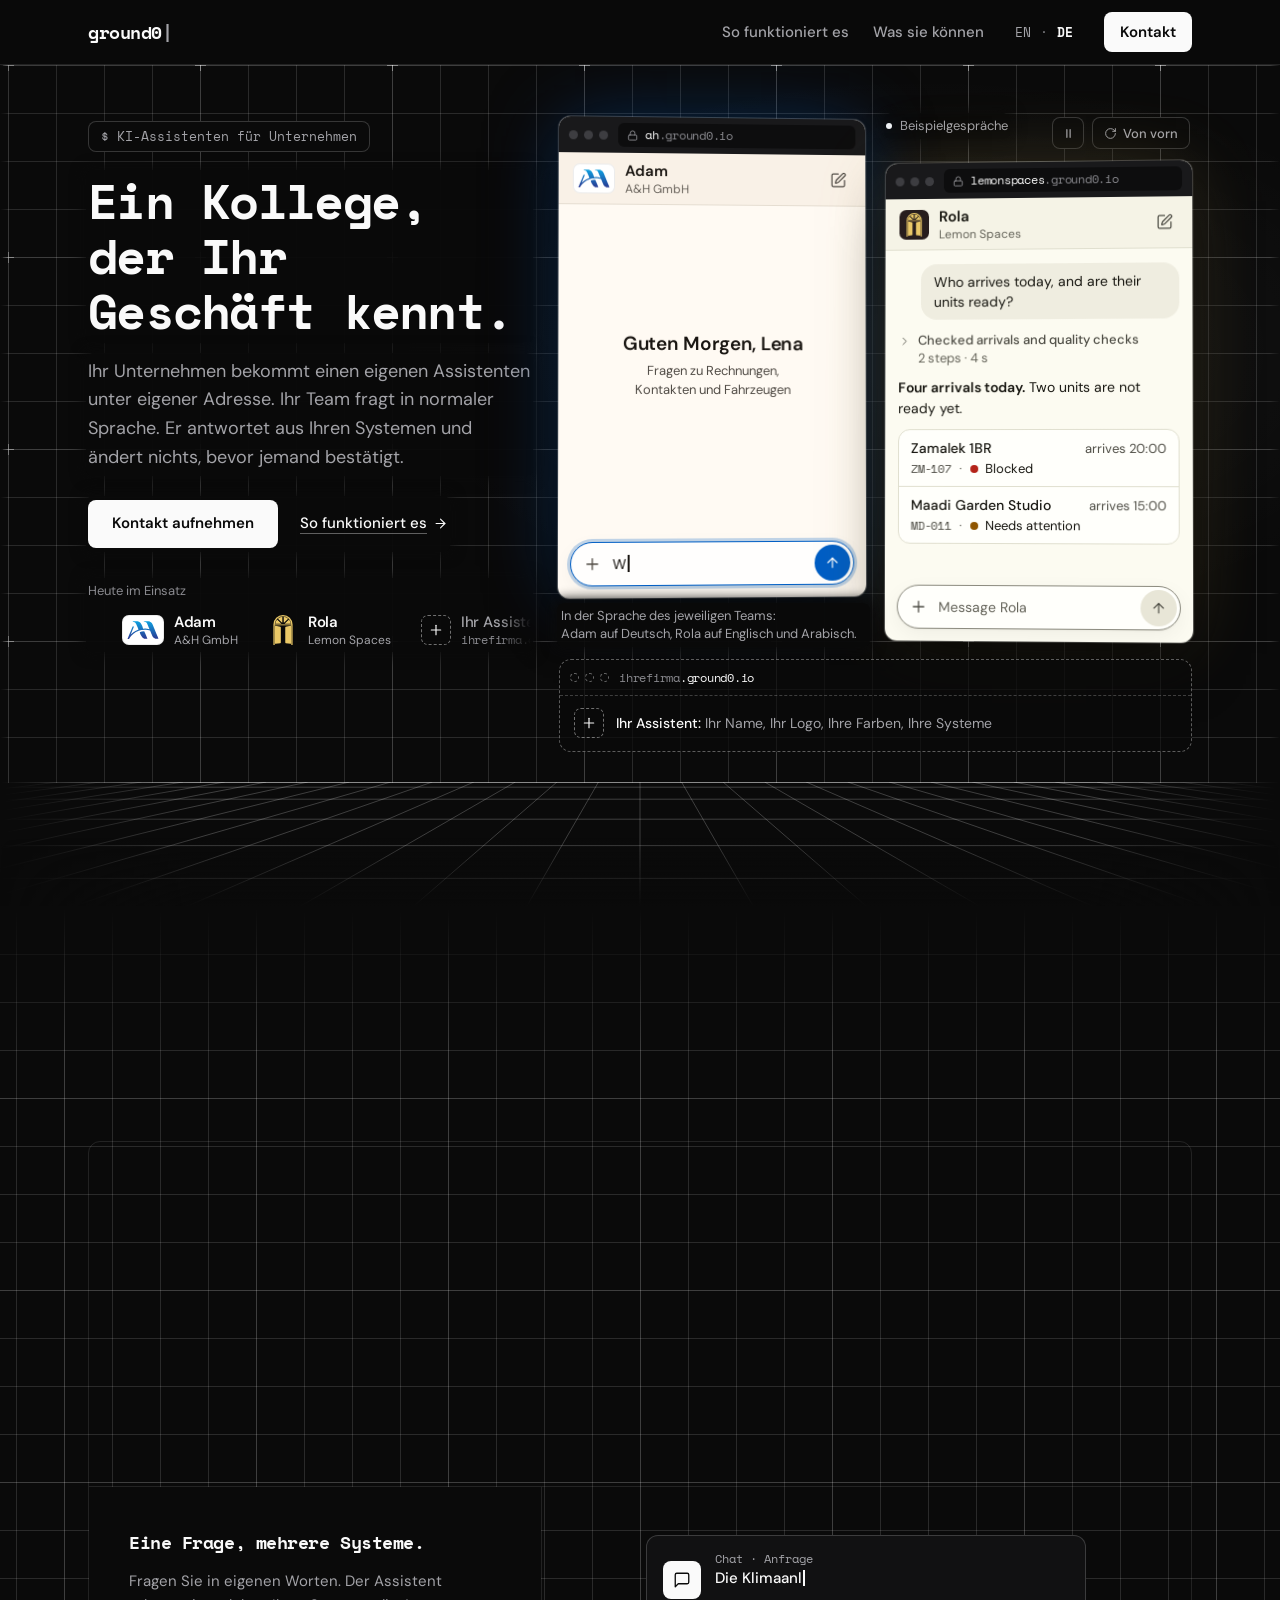
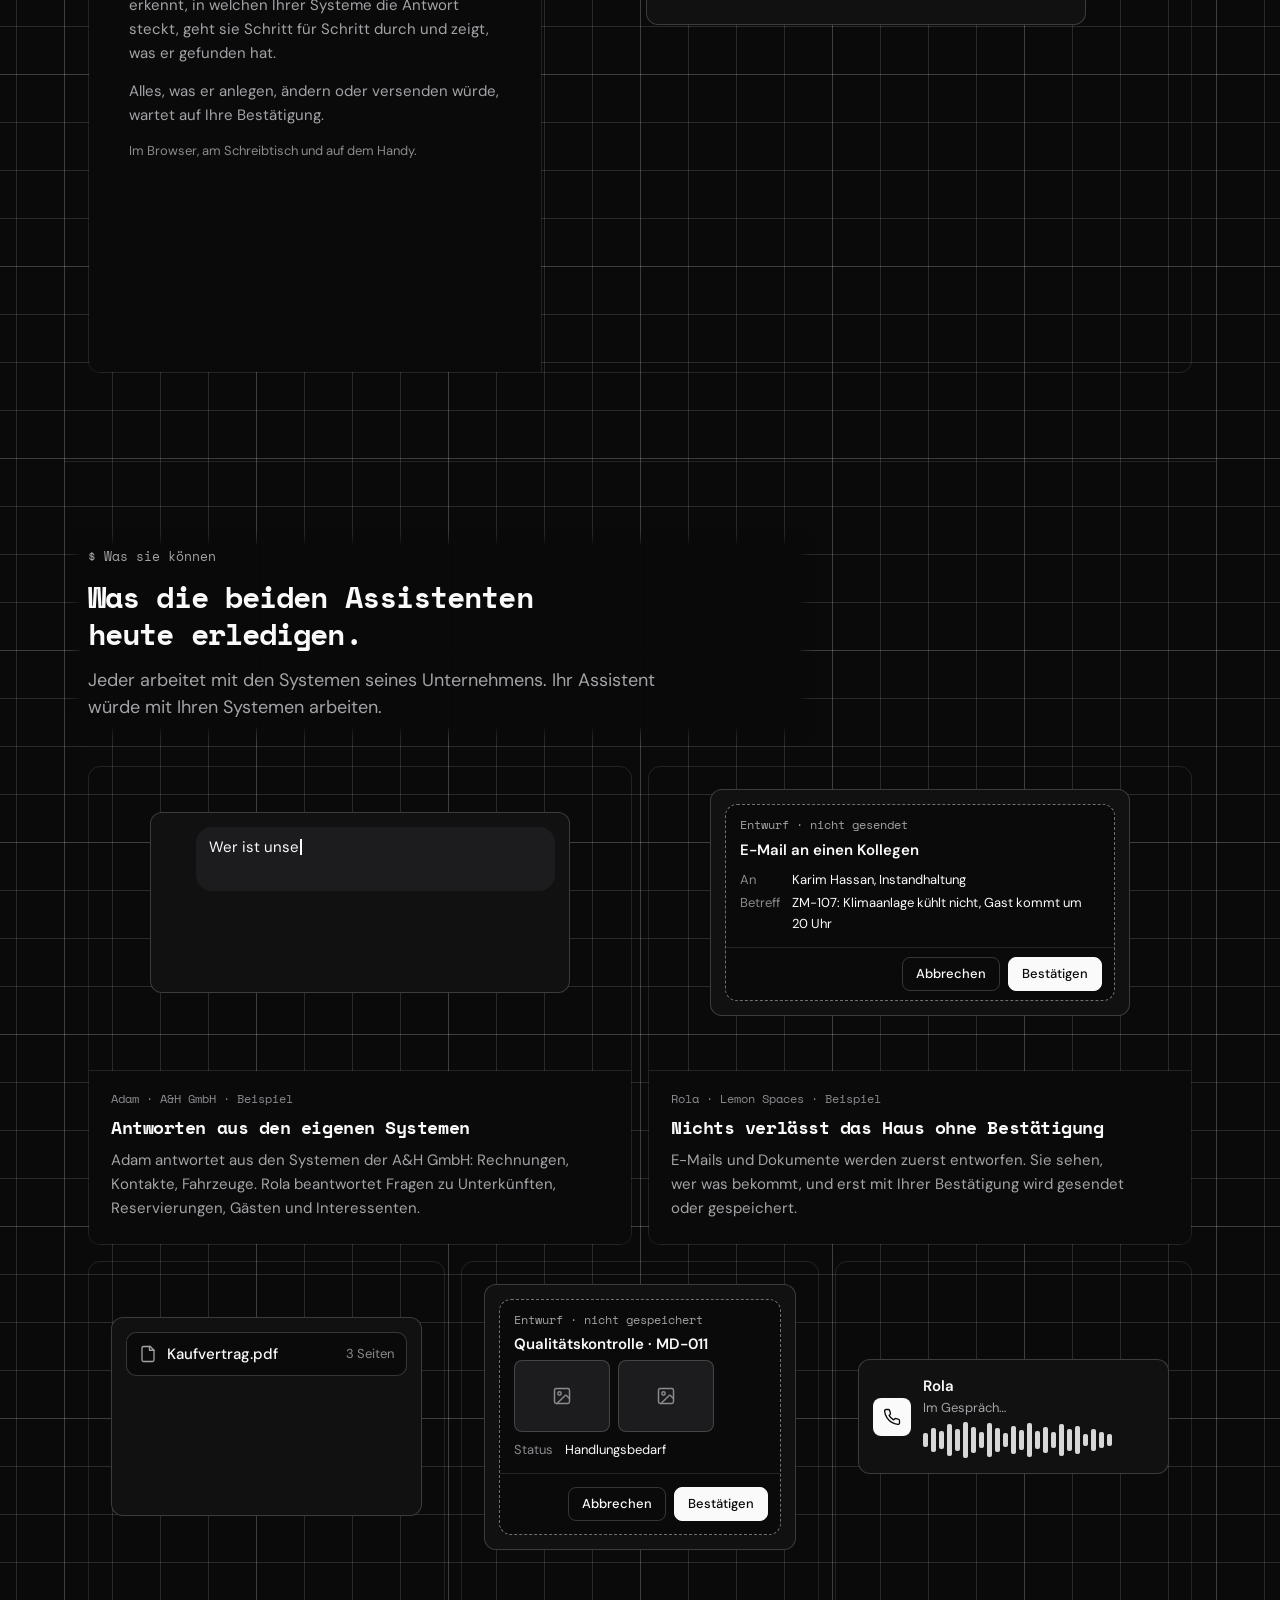
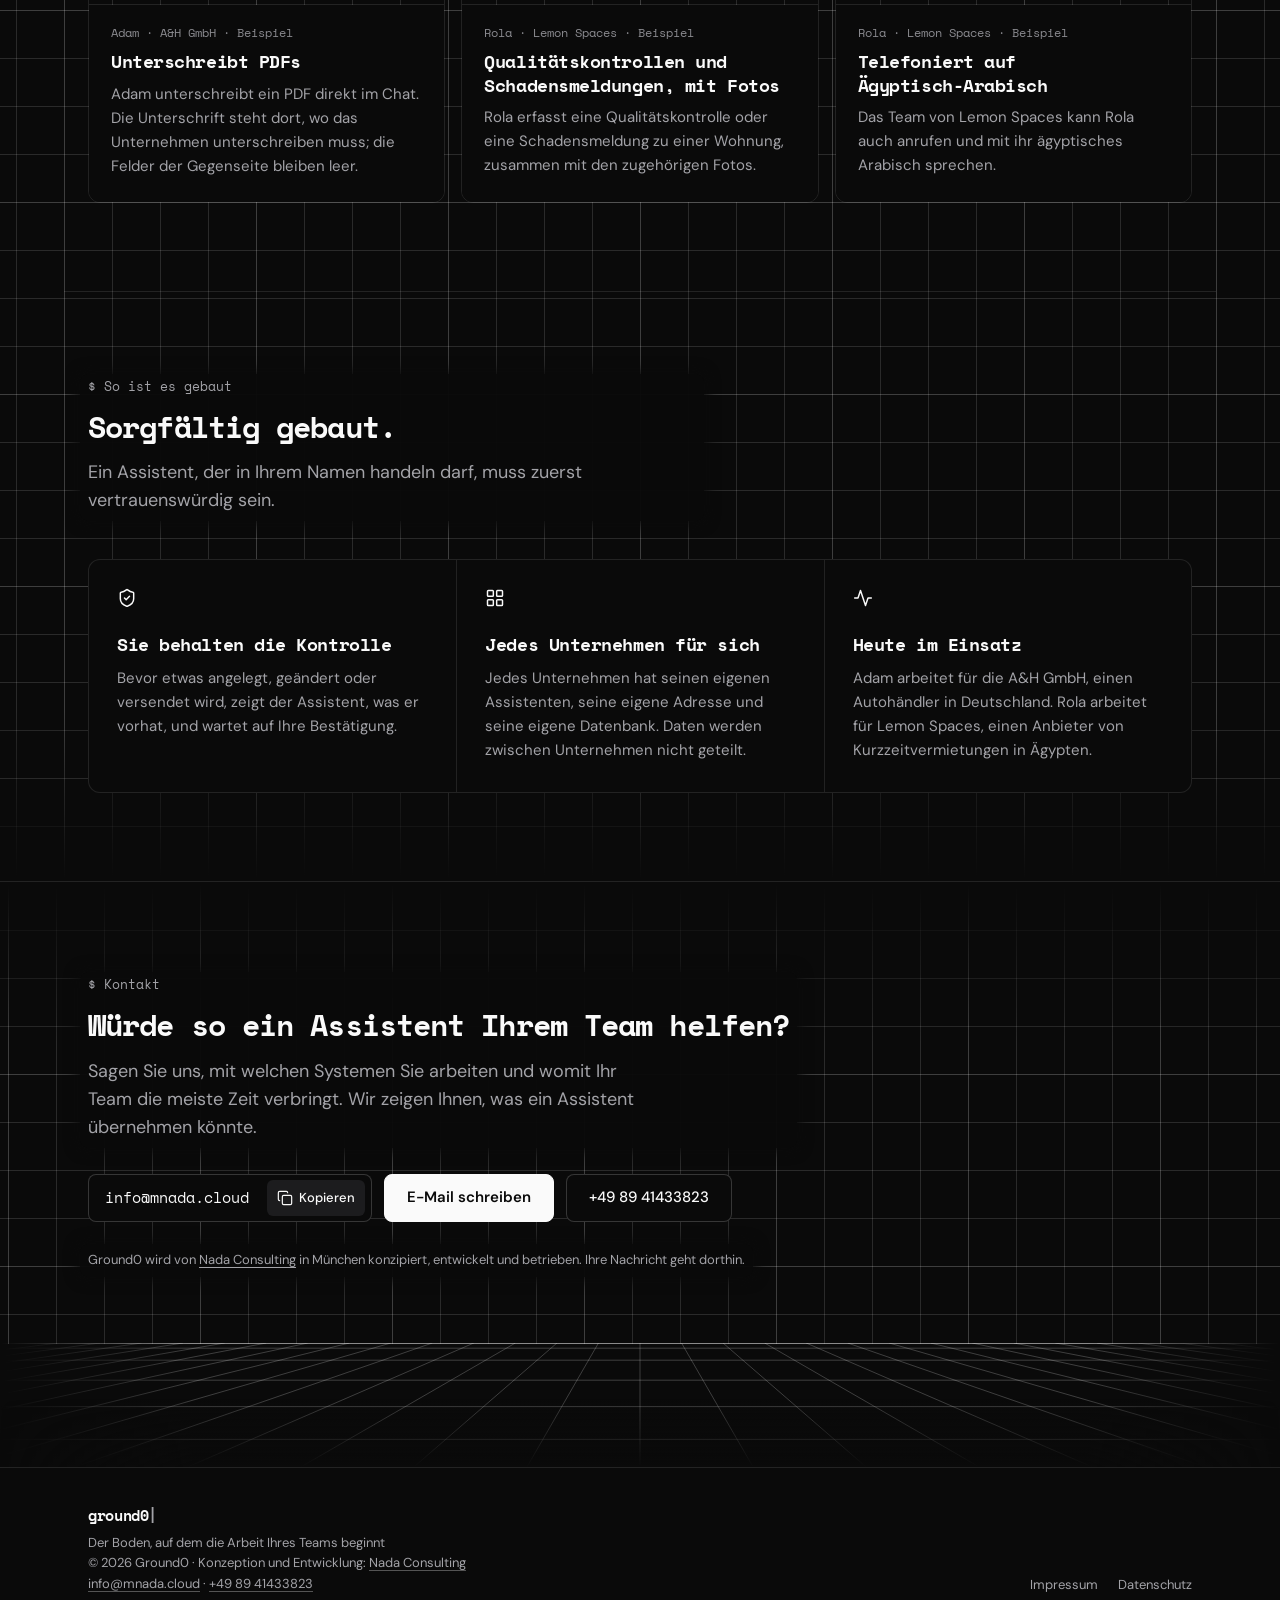
==== commit 75a5fba4: "Hero: the assistants running today drift past as a roll The row under the hero's buttons becomes a s" ====
--- a/de/index.html
+++ b/de/index.html
@@ -30,7 +30,7 @@
 <link rel="icon" href="../icon-192.png" type="image/png" sizes="192x192">
 <link rel="apple-touch-icon" href="../apple-touch-icon.png">
 <script>(function(d){d.classList.add("js");if("IntersectionObserver" in window&&!matchMedia("(prefers-reduced-motion: reduce)").matches)d.classList.add("motion");setTimeout(function(){var g=document.querySelector(".gzh");if(g&&g._gzh)return;d.classList.remove("js","motion");if(g)g.classList.remove("gzh-js")},2500)})(document.documentElement)</script>
-<link rel="stylesheet" href="../styles.css?v=10081800">
+<link rel="stylesheet" href="../styles.css?v=10081700">
 </head>
 <body>
 <a class="skip" href="#main">Zum Inhalt springen</a>
@@ -144,6 +144,6 @@
     <nav aria-label="Rechtliches"><a href="impressum.html">Impressum</a><a href="datenschutz.html">Datenschutz</a></nav>
   </div>
 </footer>
-<script src="../site.js?v=10081800" defer onerror="document.documentElement.classList.remove('js','motion');document.querySelector('.gzh').classList.remove('gzh-js')"></script>
+<script src="../site.js?v=10081700" defer onerror="document.documentElement.classList.remove('js','motion');document.querySelector('.gzh').classList.remove('gzh-js')"></script>
 </body>
 </html>
--- a/styles.css
+++ b/styles.css
@@ -418,7 +418,6 @@
 .gzh .gzh-cta:focus-visible, .gzh .gzh-more:focus-visible, .gzh .gzh-replay:focus-visible, .gzh .gzh-pause:focus-visible { outline: 2px solid var(--gzh-fg); outline-offset: 3px; border-radius: 8px; }
 .gzh .gzh-proof { display: flex; flex-direction: column; gap: 12px; }
 .gzh .gzh-proof-l { font: 400 13px/18px var(--gzh-sans); color: var(--gzh-fg-3); }
-.gzh .gzh-who { display: flex; flex-wrap: wrap; gap: 14px 30px; }
 
 /* a lockup: the company's mark, the assistant's name, the company's name */
 .gzh .gzh-lockup { display: flex; align-items: center; gap: 10px; min-width: 0; }
@@ -428,6 +427,40 @@
 .gzh .gzh-plate { display: grid; place-items: center; flex: none; height: 30px; padding: 0 5px; background: #fff; border-radius: 7px; box-shadow: inset 0 0 0 1px rgb(0 0 0 / 0.08); }
 .gzh .gzh-proof .gzh-assistant { color: var(--gzh-fg); }
 .gzh .gzh-proof .gzh-company { color: var(--gzh-fg-2); }
+
+/* ── the roll: the assistants running today, as a strip that drifts past ─── */
+/* The markup holds each company once, then a dashed open slot. As written here that is a still row, and that is
+   what shows without scripts and with reduced motion. With scripts, a few lines in the page repeat the list
+   (.gzh-roll-copy, hidden from assistive technology) and the rules further down turn the row into a moving strip. */
+.gzh .gzh-roll { min-width: 0; border-radius: 8px; }
+.gzh .gzh-roll:focus-visible { outline: 2px solid var(--gzh-fg); outline-offset: 5px; }
+.gzh .gzh-roll-track { display: flex; flex-wrap: wrap; gap: 14px var(--gzh-roll-gap); --gzh-roll-gap: 30px; }
+.gzh .gzh-roll-copy { display: none; }
+/* the open slot is quieter than the companies beside it */
+.gzh .gzh-proof .gzh-open .gzh-assistant { font-weight: 500; color: var(--gzh-fg-2); }
+.gzh .gzh-proof .gzh-addr { font-family: var(--gzh-mono); letter-spacing: -0.02em; }
+.gzh .gzh-addr b { font-weight: 400; color: var(--gzh-fg-3); }
+@media (prefers-reduced-motion: no-preference) {
+  .gzh.gzh-js .gzh-proof { align-self: stretch; }
+  /* entries appear and leave through a soft fade at both ends */
+  .gzh.gzh-js .gzh-roll-view { overflow: hidden;
+    -webkit-mask-image: linear-gradient(90deg, transparent, #000 var(--gzh-roll-fade), #000 calc(100% - var(--gzh-roll-fade)), transparent);
+    mask-image: linear-gradient(90deg, transparent, #000 var(--gzh-roll-fade), #000 calc(100% - var(--gzh-roll-fade)), transparent);
+    --gzh-roll-fade: clamp(24px, 7%, 56px); }
+  /* The track is n copies of the list in one line and moves left by exactly one copy, so the loop has no seam.
+     It starts one copy in: there is always an entry to the left of the first one. One entry takes 10 seconds to
+     go by, however many entries there are (the page's script sets n and k). site.js sets --gzh-roll-fit on the
+     first entry of each copy: the few pixels that make a copy a whole number of pixels wide. */
+  .gzh.gzh-js .gzh-roll-track { flex-wrap: nowrap; gap: 0; width: max-content; will-change: transform;
+    animation: gzh-roll calc(var(--gzh-roll-k) * 10s) linear infinite paused; }
+  .gzh.gzh-js .gzh-roll-track > .gzh-lockup { display: flex; flex: none; margin-inline-start: calc(var(--gzh-roll-gap) + var(--gzh-roll-fit, 0px)); }
+  /* It moves while the hero is live (on screen, tab visible, not paused with the hero's button) and the strip
+     itself is on screen, and rests under the pointer and under keyboard focus. */
+  .gzh.gzh-js.gzh-live .gzh-roll:not(.gzh-roll-out) .gzh-roll-track { animation-play-state: running; }
+  .gzh.gzh-js.gzh-live .gzh-roll:focus-visible .gzh-roll-track { animation-play-state: paused; }
+  @media (hover: hover) { .gzh.gzh-js.gzh-live .gzh-roll:hover .gzh-roll-track { animation-play-state: paused; } }
+}
+@keyframes gzh-roll { from { transform: translate3d(calc(-100% / var(--gzh-roll-n)), 0, 0); } to { transform: translate3d(calc(-200% / var(--gzh-roll-n)), 0, 0); } }
 
 /* ── stage: the product windows ──────────────────────────────────────────── */
 .gzh .gzh-stage { min-width: 0; display: grid; grid-template-columns: minmax(0, 1fr); row-gap: 16px; }
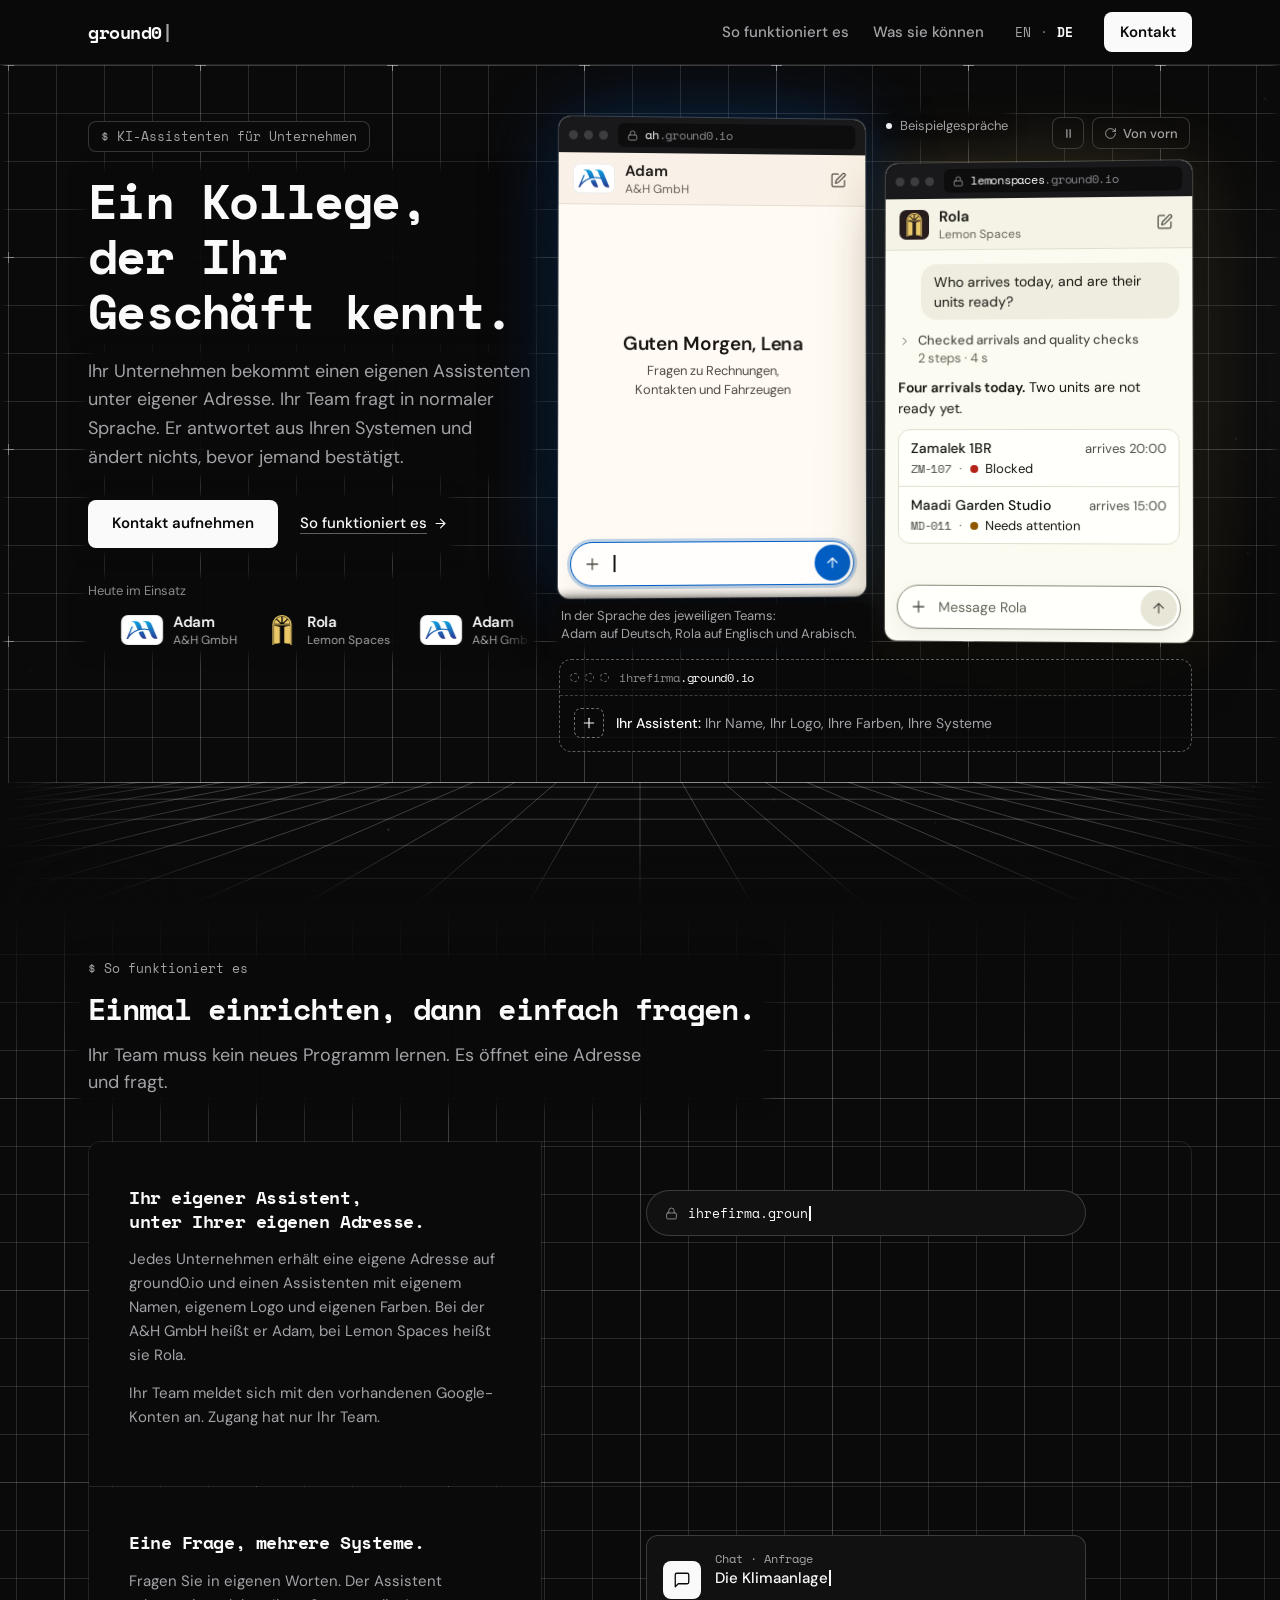
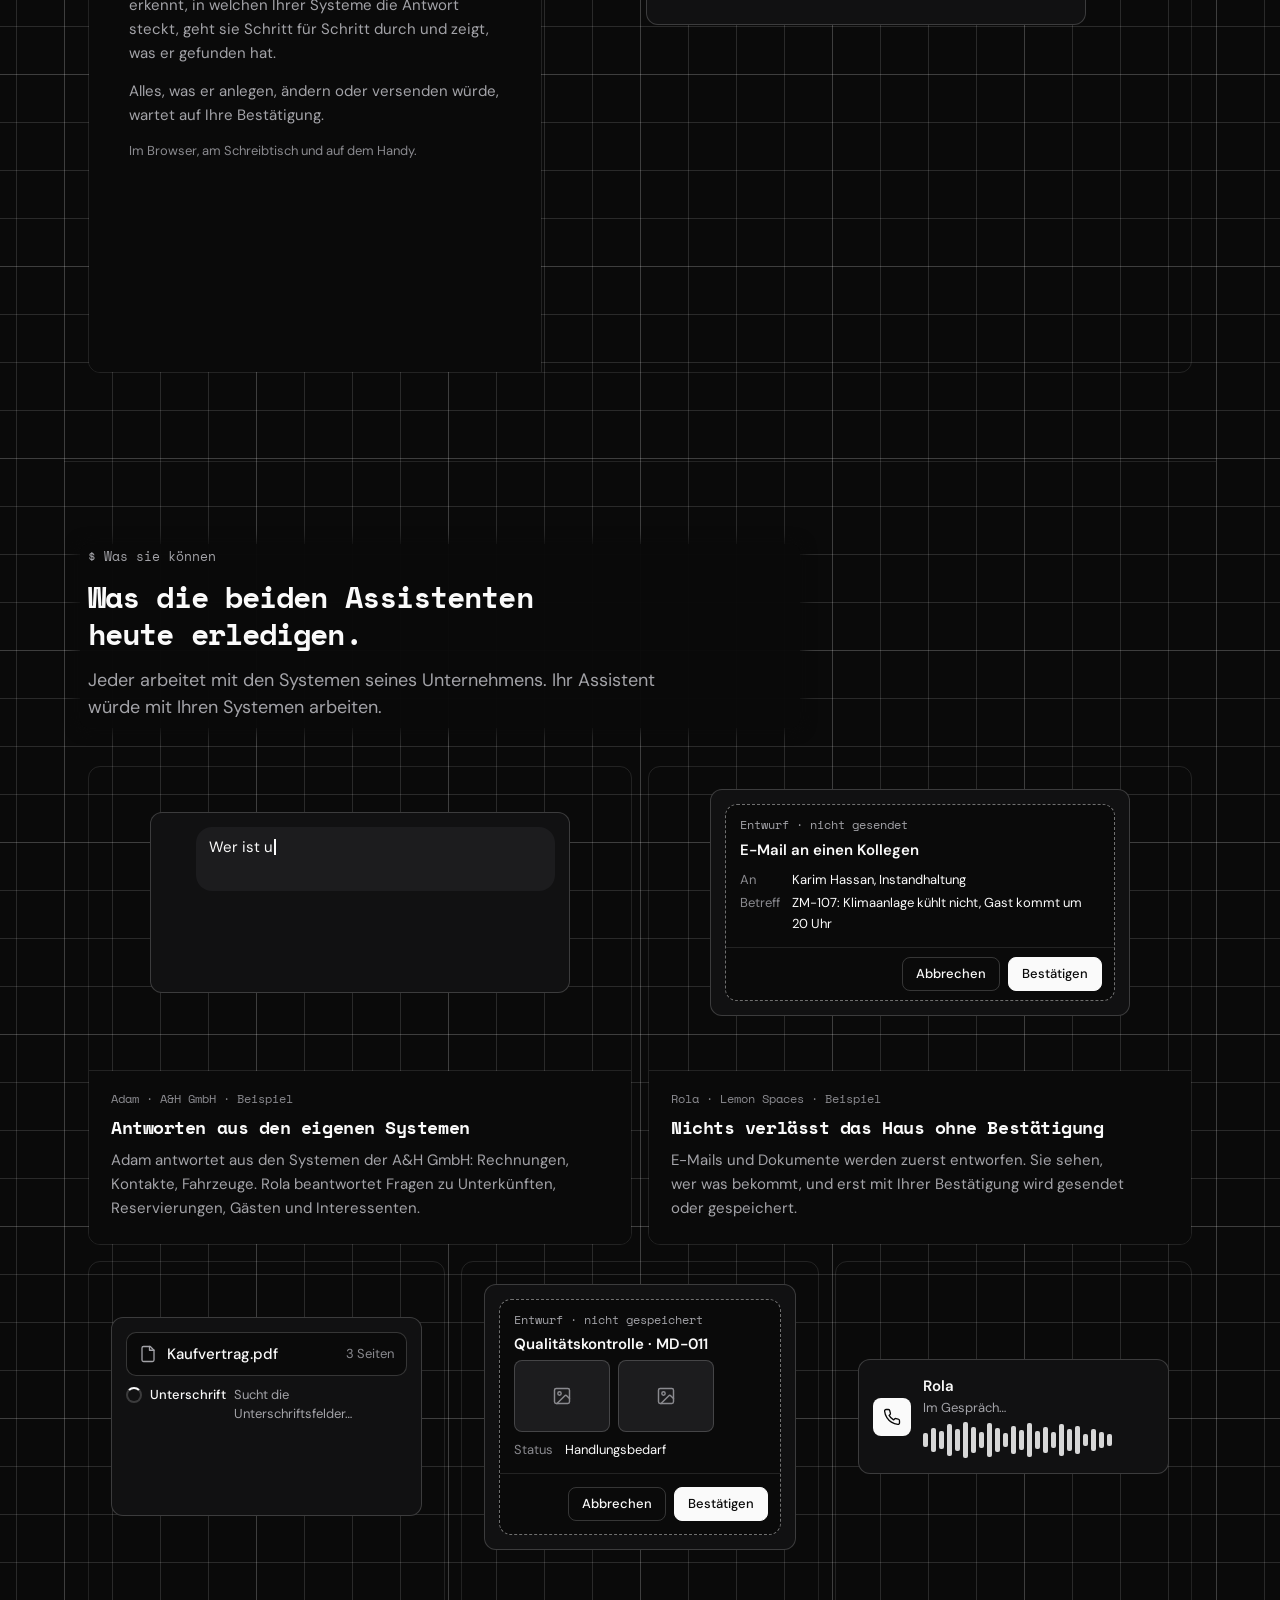
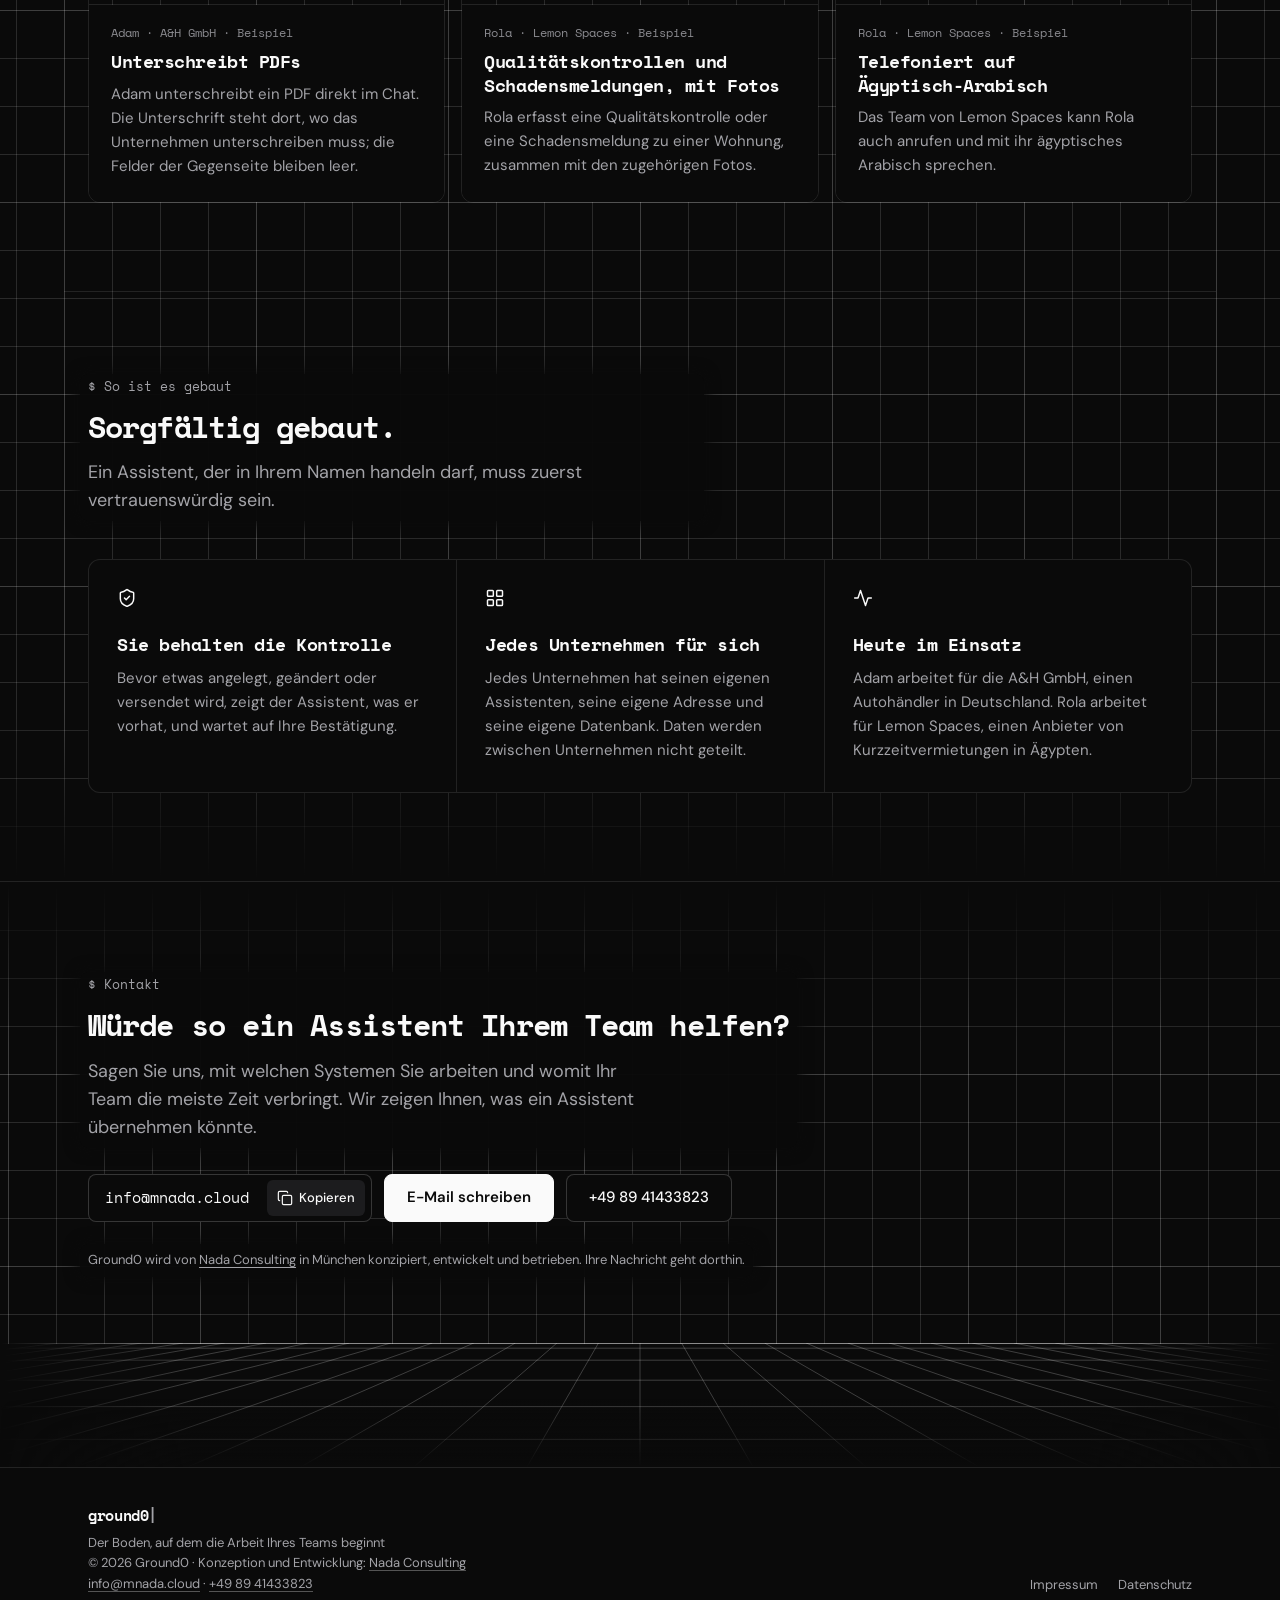
==== commit 9a346da7: "Roll: the open slot is no wider than a company and comes round half as often The dashed slot was 196" ====
--- a/de/index.html
+++ b/de/index.html
@@ -30,7 +30,7 @@
 <link rel="icon" href="../icon-192.png" type="image/png" sizes="192x192">
 <link rel="apple-touch-icon" href="../apple-touch-icon.png">
 <script>(function(d){d.classList.add("js");if("IntersectionObserver" in window&&!matchMedia("(prefers-reduced-motion: reduce)").matches)d.classList.add("motion");setTimeout(function(){var g=document.querySelector(".gzh");if(g&&g._gzh)return;d.classList.remove("js","motion");if(g)g.classList.remove("gzh-js")},2500)})(document.documentElement)</script>
-<link rel="stylesheet" href="../styles.css?v=10081700">
+<link rel="stylesheet" href="../styles.css?v=10081800">
 </head>
 <body>
 <a class="skip" href="#main">Zum Inhalt springen</a>
@@ -44,12 +44,14 @@
 <!-- The roll of assistants. Each "gzh-lockup" with role="listitem" below is one company: its mark (30px high), the
      assistant's name, the company's name. To add a company, add one more such line above the dashed "gzh-open" entry,
      here and in index.html, and give any id inside its mark a name of its own. Nothing else changes: the small
-     script after the list repeats it to fill the strip, and the speed stays the same however many there are. -->
+     script after the list repeats it to fill the strip, and the speed stays the same however many there are.
+     The open slot comes round once after every three or more companies: while there are fewer than three, the
+     script lets the companies go round again before it. -->
 <div class="gzh-roll" role="list"><div class="gzh-roll-view"><div class="gzh-roll-track">
 <div class="gzh-lockup" role="listitem"><span class="gzh-plate"><svg viewBox="183 386 1236 695" width="32" height="18" aria-hidden="true"><defs><linearGradient id="gzh-ah-g1" gradientUnits="userSpaceOnUse" x1="0" x2="0" y1="392" y2="1207"><stop offset="0" stop-color="#0DA2E1"/><stop offset="1" stop-color="#2E2483"/></linearGradient></defs><path fill="url(#gzh-ah-g1)" d="M204 1079L201 1078L214 1053L217 1039L223 1030L240 987L243 978L242 976L245 976L246 972L247 972L252 954L254 955L253 953L283 882L285 874L288 872L289 864L296 853L304 831L305 824L306 823L305 825L307 824L311 816L312 809L317 800L354 711L357 699L371 671L372 663L375 659L378 648L390 624L396 606L400 600L451 600L452 607L442 626L430 660L426 665L409 707L404 723L401 728L380 776L372 797L371 805L369 803L370 806L363 823L358 831L346 864L342 867L340 878L337 879L326 911L329 910L330 909L328 908L335 904L336 900L339 900L345 889L351 887L363 875L372 870L370 868L374 867L385 858L387 853L392 852L409 836L428 825L443 812L483 787L480 784L490 784L508 772L538 756L552 751L572 739L580 738L589 733L628 719L628 713L626 717L624 704L610 672L610 669L608 669L598 641L595 638L595 633L593 635L592 627L579 594L537 497L511 461L508 462L505 457L495 448L492 448L488 441L478 433L453 420L407 417L407 395L429 394L550 394L595 396L643 412L657 421L658 419L660 420L659 422L662 421L664 426L673 432L679 433L680 436L677 434L679 437L684 440L699 456L702 458L704 457L705 464L715 475L733 504L734 505L736 503L737 511L746 527L772 580L802 672L804 680L807 679L806 683L888 680L959 683L1012 691L1049 702L1045 687L1013 614L1006 593L1004 597L1003 586L995 570L993 570L991 561L977 525L972 518L959 483L949 465L933 445L913 430L899 424L872 417L836 415L832 414L834 408L834 402L836 394L1013 396L1060 409L1084 422L1106 438L1108 437L1147 477L1162 504L1166 507L1168 516L1217 632L1217 635L1220 636L1228 661L1260 733L1265 750L1272 761L1277 778L1279 778L1279 782L1291 809L1292 814L1295 816L1297 825L1301 830L1302 838L1313 865L1317 869L1317 874L1319 874L1320 881L1322 881L1325 893L1327 892L1328 901L1351 952L1357 971L1359 970L1398 1069L1306 1070L1281 1067L1259 1060L1235 1047L1200 1020L1180 998L1180 995L1178 997L1177 992L1158 960L1157 952L1150 932L1148 934L1146 924L1138 910L1139 907L1115 855L1114 846L1110 837L1107 836L1109 836L1108 834L1102 822L1103 821L1099 816L1094 802L1092 803L1091 793L1077 761L1071 754L1051 749L1052 747L1024 742L1024 740L1016 740L1007 737L970 731L918 726L865 724L791 729L742 736L705 743L630 766L622 771L619 770L596 779L597 781L586 783L581 788L562 794L556 800L550 801L550 803L510 823L490 836L491 838L486 838L476 847L458 858L448 868L442 871L439 875L440 876L437 878L435 876L435 879L428 881L425 887L421 888L421 891L415 893L390 916L364 941L358 951L350 957L351 959L345 963L342 967L344 967L339 970L321 991L319 997L290 1034L286 1040L288 1040L284 1043L262 1079L204 1079ZM881 1074L849 1068L819 1053L795 1037L779 1019L772 1014L771 1009L768 1009L754 988L748 983L748 979L740 968L737 967L735 959L723 939L720 937L715 924L715 925L713 924L714 922L706 905L704 905L701 893L699 893L699 889L697 890L692 874L689 872L676 824L676 821L683 816L682 814L693 811L695 808L753 796L850 784L851 790L861 808L866 824L868 824L868 829L870 828L877 849L877 847L879 849L917 938L971 1074L946 1076L881 1074Z"/></svg></span><div class="gzh-names"><span class="gzh-assistant">Adam</span><span class="gzh-company">A&amp;H GmbH</span></div></div>
 <div class="gzh-lockup" role="listitem"><svg class="gzh-arch" viewBox="0 0 24 24" width="30" height="30" aria-hidden="true"><g transform="translate(4.323 0) scale(.01139) translate(-126 -60)"><defs><mask id="gzh-arch-m1" maskUnits="userSpaceOnUse" x="150" y="100" width="1300" height="620"><path d="M781 218.7C781 186.9 754.5 161.2 723 165.7A573 573 0 0 0 457.6 276.2C433.2 294.7 432.6 330.3 454.3 351.9L695.6 593.3C727.1 624.8 781 602.5 781 558ZM423.9 385.2C401.4 362.8 364.5 363.3 345.4 388.8A573 573 0 0 0 237.9 641C232.9 671.7 257.9 698 289 698L635.3 698C672.7 698 691.4 652.8 665 626.3ZM826 218.7C826 186.9 852.5 161.2 884 165.7A573 573 0 0 1 1149.4 276.2C1173.8 294.7 1174.4 330.3 1152.7 351.9L911.4 593.3C879.9 624.8 826 602.5 826 558ZM1183.1 385.2C1205.6 362.8 1242.5 363.3 1261.6 388.8A573 573 0 0 1 1369.1 641C1374.1 671.7 1349.1 698 1318 698L971.7 698C934.3 698 915.6 652.8 942 626.3Z" fill="#fff" stroke="#000" stroke-width="44"/></mask></defs><path d="M171.5 2167V735.3A628.25 628.25 0 0 1 1428 735.3V2167" fill="none" stroke="#EAC867" stroke-width="90"/><path d="M171.5 753H1428" stroke="#EAC867" stroke-width="60"/><rect x="150" y="100" width="1300" height="620" fill="#EAC867" mask="url(#gzh-arch-m1)"/><path d="M236.5 860.3C236.5 833.4 261.3 813.5 287.5 819.2L613 890.9C633.1 895.3 647.5 913.2 647.5 933.9L647.5 1991.2C647.5 2014 630.7 2033.4 608.1 2036.7L282.2 2084C258.1 2087.5 236.5 2068.8 236.5 2044.4ZM1369.5 860.3C1369.5 833.4 1344.7 813.5 1318.5 819.2L993 890.9C972.9 895.3 958.5 913.2 958.5 933.9L958.5 1991.2C958.5 2014 975.3 2033.4 997.9 2036.7L1323.8 2084C1347.9 2087.5 1369.5 2068.8 1369.5 2044.4Z" fill="#EAC867"/></g></svg><div class="gzh-names"><span class="gzh-assistant">Rola</span><span class="gzh-company">Lemon Spaces</span></div></div>
-<div class="gzh-lockup gzh-open" aria-hidden="true"><span class="gzh-plus"><svg class="gzh-i" viewBox="0 0 24 24" aria-hidden="true"><path d="M5 12h14"/><path d="M12 5v14"/></svg></span><div class="gzh-names"><span class="gzh-assistant">Ihr Assistent</span><span class="gzh-company gzh-addr"><b>ihrefirma</b>.ground0.io</span></div></div>
-</div></div></div><script>(function(t){if(!document.documentElement.classList.contains("js"))return;var e=[].slice.call(t.children),k=e.length,n=Math.ceil(2400/(110*k))+2,i,j,c;for(i=1;i<n;i++)for(j=0;j<k;j++){c=e[j].cloneNode(true);c.classList.add("gzh-roll-copy");c.removeAttribute("role");c.setAttribute("aria-hidden","true");[].forEach.call(c.querySelectorAll("[id]"),function(x){x.removeAttribute("id")});t.appendChild(c)}t.style.setProperty("--gzh-roll-n",n);t.style.setProperty("--gzh-roll-k",k)})(document.currentScript.previousElementSibling.querySelector(".gzh-roll-track"))</script>
+<div class="gzh-lockup gzh-open" aria-hidden="true"><span class="gzh-plus"><svg class="gzh-i" viewBox="0 0 24 24" aria-hidden="true"><path d="M5 12h14"/><path d="M12 5v14"/></svg></span><div class="gzh-names gzh-addr"><span>ihrefirma</span><span>.ground0.io</span></div></div>
+</div></div></div><script>(function(t){if(!document.documentElement.classList.contains("js"))return;var o=t.querySelector(".gzh-open"),e=[].filter.call(t.children,function(x){return x!==o}),m=e.length,u,k,n,i,j;if(!m)return;function put(x,b){x=x.cloneNode(true);x.classList.add("gzh-roll-copy");x.removeAttribute("role");x.setAttribute("aria-hidden","true");[].forEach.call(x.querySelectorAll("[id]"),function(y){y.removeAttribute("id")});t.insertBefore(x,b)}for(i=m;i<3;i+=m)for(j=0;j<m;j++)put(e[j],o);u=[].slice.call(t.children);k=u.length;n=Math.ceil(2400/(110*k))+2;for(i=1;i<n;i++)for(j=0;j<k;j++)put(u[j],null);t.style.setProperty("--gzh-roll-n",n);t.style.setProperty("--gzh-roll-k",k)})(document.currentScript.previousElementSibling.querySelector(".gzh-roll-track"))</script>
 </div></div><div class="gzh-stage"><div class="gzh-wins"><div class="gzh-bar gzh-rise gzh-n3"><span class="gzh-eg">Beispielgespräche</span><span class="gzh-ctl"><span class="gzh-count" aria-live="polite"></span><button type="button" class="gzh-pause" aria-pressed="false" aria-label="Beispiele anhalten"><svg class="gzh-i" viewBox="0 0 24 24" aria-hidden="true"><path class="gzh-p-on" d="M9 5v14M15 5v14"/><path class="gzh-p-off" d="M8 5.5v13l10-6.5z"/></svg></button><button type="button" class="gzh-replay" aria-label="Beispiele von vorn abspielen" data-step="Nächster Schritt" data-step-label="Nächsten Schritt der Beispiele zeigen"><svg class="gzh-i" viewBox="0 0 24 24" aria-hidden="true"><path d="M21 12a9 9 0 1 1-9-9c2.52 0 4.93 1 6.74 2.74L21 8"/><path d="M21 3v5h-5"/></svg><span>Von vorn</span></button></span></div><div class="gzh-w gzh-w-a gzh-rise gzh-n2"><div class="gzh-float"><div class="gzh-win gzh-win-ah gzh-blank" data-play role="img" aria-label="Beispiel unter ah.ground0.io: Lena fragt Adam, den Assistenten der A&amp;H GmbH, welche Rechnungen von Autohaus Becker noch offen sind. Adam prüft Lexoffice und HubSpot, nennt drei offene Rechnungen, bereitet eine Zahlungserinnerung vor und sendet sie erst, nachdem Lena bestätigt hat."><div class="gzh-chrome"><span class="gzh-dots"><i></i><i></i><i></i></span><span class="gzh-url"><svg class="gzh-i" viewBox="0 0 24 24" aria-hidden="true"><rect width="18" height="11" x="3" y="11" rx="2" ry="2"/><path d="M7 11V7a5 5 0 0 1 10 0v4"/></svg><span><b>ah</b>.ground0.io</span></span></div><div class="gzh-head"><div class="gzh-lockup"><span class="gzh-plate"><svg viewBox="183 386 1236 695" width="32" height="18" aria-hidden="true"><defs><linearGradient id="gzh-ah-g2" gradientUnits="userSpaceOnUse" x1="0" x2="0" y1="392" y2="1207"><stop offset="0" stop-color="#0DA2E1"/><stop offset="1" stop-color="#2E2483"/></linearGradient></defs><path fill="url(#gzh-ah-g2)" d="M204 1079L201 1078L214 1053L217 1039L223 1030L240 987L243 978L242 976L245 976L246 972L247 972L252 954L254 955L253 953L283 882L285 874L288 872L289 864L296 853L304 831L305 824L306 823L305 825L307 824L311 816L312 809L317 800L354 711L357 699L371 671L372 663L375 659L378 648L390 624L396 606L400 600L451 600L452 607L442 626L430 660L426 665L409 707L404 723L401 728L380 776L372 797L371 805L369 803L370 806L363 823L358 831L346 864L342 867L340 878L337 879L326 911L329 910L330 909L328 908L335 904L336 900L339 900L345 889L351 887L363 875L372 870L370 868L374 867L385 858L387 853L392 852L409 836L428 825L443 812L483 787L480 784L490 784L508 772L538 756L552 751L572 739L580 738L589 733L628 719L628 713L626 717L624 704L610 672L610 669L608 669L598 641L595 638L595 633L593 635L592 627L579 594L537 497L511 461L508 462L505 457L495 448L492 448L488 441L478 433L453 420L407 417L407 395L429 394L550 394L595 396L643 412L657 421L658 419L660 420L659 422L662 421L664 426L673 432L679 433L680 436L677 434L679 437L684 440L699 456L702 458L704 457L705 464L715 475L733 504L734 505L736 503L737 511L746 527L772 580L802 672L804 680L807 679L806 683L888 680L959 683L1012 691L1049 702L1045 687L1013 614L1006 593L1004 597L1003 586L995 570L993 570L991 561L977 525L972 518L959 483L949 465L933 445L913 430L899 424L872 417L836 415L832 414L834 408L834 402L836 394L1013 396L1060 409L1084 422L1106 438L1108 437L1147 477L1162 504L1166 507L1168 516L1217 632L1217 635L1220 636L1228 661L1260 733L1265 750L1272 761L1277 778L1279 778L1279 782L1291 809L1292 814L1295 816L1297 825L1301 830L1302 838L1313 865L1317 869L1317 874L1319 874L1320 881L1322 881L1325 893L1327 892L1328 901L1351 952L1357 971L1359 970L1398 1069L1306 1070L1281 1067L1259 1060L1235 1047L1200 1020L1180 998L1180 995L1178 997L1177 992L1158 960L1157 952L1150 932L1148 934L1146 924L1138 910L1139 907L1115 855L1114 846L1110 837L1107 836L1109 836L1108 834L1102 822L1103 821L1099 816L1094 802L1092 803L1091 793L1077 761L1071 754L1051 749L1052 747L1024 742L1024 740L1016 740L1007 737L970 731L918 726L865 724L791 729L742 736L705 743L630 766L622 771L619 770L596 779L597 781L586 783L581 788L562 794L556 800L550 801L550 803L510 823L490 836L491 838L486 838L476 847L458 858L448 868L442 871L439 875L440 876L437 878L435 876L435 879L428 881L425 887L421 888L421 891L415 893L390 916L364 941L358 951L350 957L351 959L345 963L342 967L344 967L339 970L321 991L319 997L290 1034L286 1040L288 1040L284 1043L262 1079L204 1079ZM881 1074L849 1068L819 1053L795 1037L779 1019L772 1014L771 1009L768 1009L754 988L748 983L748 979L740 968L737 967L735 959L723 939L720 937L715 924L715 925L713 924L714 922L706 905L704 905L701 893L699 893L699 889L697 890L692 874L689 872L676 824L676 821L683 816L682 814L693 811L695 808L753 796L850 784L851 790L861 808L866 824L868 824L868 829L870 828L877 849L877 847L879 849L917 938L971 1074L946 1076L881 1074Z"/></svg></span><div class="gzh-names"><span class="gzh-assistant">Adam</span><span class="gzh-company">A&amp;H GmbH</span></div></div><span class="gzh-head-ico"><svg class="gzh-i" viewBox="0 0 24 24" aria-hidden="true"><path d="M12 3H5a2 2 0 0 0-2 2v14a2 2 0 0 0 2 2h14a2 2 0 0 0 2-2v-7"/><path d="M18.375 2.625a1 1 0 0 1 3 3l-9.013 9.014a2 2 0 0 1-.853.505l-2.873.84a.5.5 0 0 1-.62-.62l.84-2.873a2 2 0 0 1 .506-.852z"/></svg></span></div><div class="gzh-thread" lang="de"><div class="gzh-empty"><p class="gzh-greet">Guten Morgen, Lena</p><p class="gzh-hint">Fragen zu Rechnungen, Kontakten und Fahrzeugen</p></div><div class="gzh-col"><div class="gzh-u" data-k="q1"><div class="gzh-bubble">Welche Rechnungen von Autohaus Becker sind noch offen?</div></div><div class="gzh-b"><div class="gzh-work" data-k="w1" data-st="done" data-one="Schritt" data-many="Schritte"><div class="gzh-think"><i class="gzh-spin"></i><span class="gzh-glint">Denkt nach…</span></div><div class="gzh-sum"><svg class="gzh-i" viewBox="0 0 24 24" aria-hidden="true"><path d="m9 18 6-6-6-6"/></svg><span><b class="gzh-s-run">Arbeitet</b><b class="gzh-s-done">Lexoffice und HubSpot geprüft</b><span class="gzh-meta">2 Schritte · 4 s</span></span></div><div class="gzh-fold"><div class="gzh-steps"><div class="gzh-steps-in"><div class="gzh-step" data-k="s1" data-st="done"><i class="gzh-spin"></i><svg class="gzh-i" viewBox="0 0 24 24" aria-hidden="true"><path d="M20 6 9 17l-5-5"/></svg><span class="gzh-what"><span class="gzh-tool">Lexoffice</span> · <span class="gzh-live-t gzh-glint">Sucht Rechnungen…</span><span class="gzh-done-t">3 offene Rechnungen</span></span><span class="gzh-t">2 s</span></div><div class="gzh-step" data-k="s2" data-st="done"><i class="gzh-spin"></i><svg class="gzh-i" viewBox="0 0 24 24" aria-hidden="true"><path d="M20 6 9 17l-5-5"/></svg><span class="gzh-what"><span class="gzh-tool">HubSpot</span> · <span class="gzh-live-t gzh-glint">Sucht den Kontakt…</span><span class="gzh-done-t">Kontakt gefunden</span></span><span class="gzh-t">2 s</span></div></div></div></div></div><p class="gzh-prose" data-k="a1">Drei Rechnungen sind offen, zusammen <strong>4.820&nbsp;€</strong>.</p><div class="gzh-rows" data-k="r1"><div class="gzh-r"><div class="gzh-l1"><span class="gzh-code">2026-0418</span><span class="gzh-end">2.150&nbsp;€</span></div><div class="gzh-l2"><span class="gzh-st gzh-bad">21 Tage überfällig</span></div></div><div class="gzh-r"><div class="gzh-l1"><span class="gzh-code">2026-0431</span><span class="gzh-end">1.480&nbsp;€</span></div><div class="gzh-l2"><span class="gzh-st gzh-warn">Fällig in 3 Tagen</span></div></div><div class="gzh-r"><div class="gzh-l1"><span class="gzh-code">2026-0440</span><span class="gzh-end">1.190&nbsp;€</span></div><div class="gzh-l2"><span class="gzh-st gzh-ok">Fällig in 12 Tagen</span></div></div></div></div><div class="gzh-u" data-k="q2"><div class="gzh-bubble">Bitte eine Zahlungserinnerung für die älteste.</div></div><div class="gzh-b"><div class="gzh-work" data-k="w2" data-st="done" data-one="Schritt" data-many="Schritte"><div class="gzh-think"><i class="gzh-spin"></i><span class="gzh-glint">Denkt nach…</span></div><div class="gzh-sum"><svg class="gzh-i" viewBox="0 0 24 24" aria-hidden="true"><path d="m9 18 6-6-6-6"/></svg><span><b class="gzh-s-run">Arbeitet</b><b class="gzh-s-wait">Wartet auf Bestätigung</b><b class="gzh-s-done">Erinnerung gesendet</b><span class="gzh-meta">2 Schritte · 3 s</span></span></div><div class="gzh-fold"><div class="gzh-steps"><div class="gzh-steps-in"><div class="gzh-step" data-k="s3" data-st="done"><i class="gzh-spin"></i><svg class="gzh-i" viewBox="0 0 24 24" aria-hidden="true"><path d="M20 6 9 17l-5-5"/></svg><span class="gzh-what"><span class="gzh-tool">Gmail</span> · <span class="gzh-live-t gzh-glint">Bereitet Entwurf vor…</span><span class="gzh-done-t">Entwurf vorbereitet</span></span><span class="gzh-t">2 s</span></div></div></div></div></div><div class="gzh-card" data-k="c" data-st="ready"><div class="gzh-hd"><div class="gzh-draft">Entwurf · nicht gesendet</div><div class="gzh-title">Zahlungserinnerung senden</div></div><dl><dt>An</dt><dd>Autohaus Becker, Buchhaltung</dd><dt>Betreff</dt><dd>Zahlungserinnerung <span class="gzh-code">2026-0418</span></dd></dl><p class="gzh-says">Gesendet wird erst nach Bestätigung.</p><div class="gzh-ft"><span class="gzh-btn">Abbrechen</span><span class="gzh-btn gzh-primary">Bestätigen</span></div></div><div class="gzh-receipt" data-k="rc"><svg class="gzh-i" viewBox="0 0 24 24" aria-hidden="true"><path d="M20 6 9 17l-5-5"/></svg><b>Erinnerung gesendet</b><span class="gzh-rt">Bestätigt von Lena Krüger · 09:42</span></div></div></div></div><div class="gzh-dock"><div class="gzh-composer" data-st="idle"><span class="gzh-ib"><svg class="gzh-i" viewBox="0 0 24 24" aria-hidden="true"><path d="M5 12h14"/><path d="M12 5v14"/></svg></span><span class="gzh-input"><span class="gzh-ph">Nachricht an Adam</span><span class="gzh-typed"></span><i class="gzh-caret"></i></span><span class="gzh-send"><svg class="gzh-i" viewBox="0 0 24 24" aria-hidden="true"><path d="m5 12 7-7 7 7"/><path d="M12 19V5"/></svg><i></i></span></div></div></div></div></div><div class="gzh-w gzh-w-b gzh-rise gzh-n4"><div class="gzh-float"><div class="gzh-win gzh-win-ls gzh-blank" data-play role="img" aria-label="Beispiel auf Englisch unter lemonspaces.ground0.io: Mona fragt Rola, die Assistentin von Lemon Spaces, wer heute anreist und ob die Wohnungen bereit sind. Rola prüft die Reservierungen und die Qualitätskontrollen und nennt zwei Wohnungen, die noch nicht bereit sind. Danach bittet Mona auf Arabisch um eine Notiz zur Wohnung ZM-107; Rola bereitet sie vor und speichert sie erst nach Monas Bestätigung."><div class="gzh-chrome"><span class="gzh-dots"><i></i><i></i><i></i></span><span class="gzh-url"><svg class="gzh-i" viewBox="0 0 24 24" aria-hidden="true"><rect width="18" height="11" x="3" y="11" rx="2" ry="2"/><path d="M7 11V7a5 5 0 0 1 10 0v4"/></svg><span><b>lemonspaces</b>.ground0.io</span></span></div><div class="gzh-head"><div class="gzh-lockup"><svg class="gzh-arch" viewBox="0 0 24 24" width="30" height="30" aria-hidden="true"><rect width="24" height="24" rx="5.5" fill="#271d1d"/><g transform="translate(2.4 2.4) scale(.8)"><g transform="translate(4.323 0) scale(.01139) translate(-126 -60)"><defs><mask id="gzh-arch-m2" maskUnits="userSpaceOnUse" x="150" y="100" width="1300" height="620"><path d="M781 218.7C781 186.9 754.5 161.2 723 165.7A573 573 0 0 0 457.6 276.2C433.2 294.7 432.6 330.3 454.3 351.9L695.6 593.3C727.1 624.8 781 602.5 781 558ZM423.9 385.2C401.4 362.8 364.5 363.3 345.4 388.8A573 573 0 0 0 237.9 641C232.9 671.7 257.9 698 289 698L635.3 698C672.7 698 691.4 652.8 665 626.3ZM826 218.7C826 186.9 852.5 161.2 884 165.7A573 573 0 0 1 1149.4 276.2C1173.8 294.7 1174.4 330.3 1152.7 351.9L911.4 593.3C879.9 624.8 826 602.5 826 558ZM1183.1 385.2C1205.6 362.8 1242.5 363.3 1261.6 388.8A573 573 0 0 1 1369.1 641C1374.1 671.7 1349.1 698 1318 698L971.7 698C934.3 698 915.6 652.8 942 626.3Z" fill="#fff" stroke="#000" stroke-width="44"/></mask></defs><path d="M171.5 2167V735.3A628.25 628.25 0 0 1 1428 735.3V2167" fill="none" stroke="#EAC867" stroke-width="90"/><path d="M171.5 753H1428" stroke="#EAC867" stroke-width="60"/><rect x="150" y="100" width="1300" height="620" fill="#EAC867" mask="url(#gzh-arch-m2)"/><path d="M236.5 860.3C236.5 833.4 261.3 813.5 287.5 819.2L613 890.9C633.1 895.3 647.5 913.2 647.5 933.9L647.5 1991.2C647.5 2014 630.7 2033.4 608.1 2036.7L282.2 2084C258.1 2087.5 236.5 2068.8 236.5 2044.4ZM1369.5 860.3C1369.5 833.4 1344.7 813.5 1318.5 819.2L993 890.9C972.9 895.3 958.5 913.2 958.5 933.9L958.5 1991.2C958.5 2014 975.3 2033.4 997.9 2036.7L1323.8 2084C1347.9 2087.5 1369.5 2068.8 1369.5 2044.4Z" fill="#EAC867"/></g></g></svg><div class="gzh-names"><span class="gzh-assistant">Rola</span><span class="gzh-company">Lemon Spaces</span></div></div><span class="gzh-head-ico"><svg class="gzh-i" viewBox="0 0 24 24" aria-hidden="true"><path d="M12 3H5a2 2 0 0 0-2 2v14a2 2 0 0 0 2 2h14a2 2 0 0 0 2-2v-7"/><path d="M18.375 2.625a1 1 0 0 1 3 3l-9.013 9.014a2 2 0 0 1-.853.505l-2.873.84a.5.5 0 0 1-.62-.62l.84-2.873a2 2 0 0 1 .506-.852z"/></svg></span></div><div class="gzh-thread" lang="en"><div class="gzh-empty"><p class="gzh-greet">Good afternoon, Mona</p><p class="gzh-hint">Ask Rola about listings, reservations and guests</p></div><div class="gzh-col"><div class="gzh-u" data-k="q1"><div class="gzh-bubble">Who arrives today, and are their units ready?</div></div><div class="gzh-b"><div class="gzh-work" data-k="w1" data-st="done" data-one="step" data-many="steps"><div class="gzh-think"><i class="gzh-spin"></i><span class="gzh-glint">Thinking…</span></div><div class="gzh-sum"><svg class="gzh-i" viewBox="0 0 24 24" aria-hidden="true"><path d="m9 18 6-6-6-6"/></svg><span><b class="gzh-s-run">Working</b><b class="gzh-s-done">Checked arrivals and quality checks</b><span class="gzh-meta">2 steps · 4 s</span></span></div><div class="gzh-fold"><div class="gzh-steps"><div class="gzh-steps-in"><div class="gzh-step" data-k="s1" data-st="done"><i class="gzh-spin"></i><svg class="gzh-i" viewBox="0 0 24 24" aria-hidden="true"><path d="M20 6 9 17l-5-5"/></svg><span class="gzh-what"><span class="gzh-tool">Reservations</span> · <span class="gzh-live-t gzh-glint">Checking today…</span><span class="gzh-done-t">4 arrivals today</span></span><span class="gzh-t">2 s</span></div><div class="gzh-step" data-k="s2" data-st="done"><i class="gzh-spin"></i><svg class="gzh-i" viewBox="0 0 24 24" aria-hidden="true"><path d="M20 6 9 17l-5-5"/></svg><span class="gzh-what"><span class="gzh-tool">Quality checks</span> · <span class="gzh-live-t gzh-glint">Checking 4 units…</span><span class="gzh-done-t">2 units not ready</span></span><span class="gzh-t">2 s</span></div></div></div></div></div><p class="gzh-prose" data-k="a1"><strong>Four arrivals today.</strong> Two units are not ready yet.</p><div class="gzh-rows" data-k="r1"><div class="gzh-r"><div class="gzh-l1"><span>Zamalek 1BR</span><span class="gzh-end gzh-soft">arrives 20:00</span></div><div class="gzh-l2"><span class="gzh-code">ZM-107</span><i>·</i><span class="gzh-st gzh-bad">Blocked</span></div></div><div class="gzh-r"><div class="gzh-l1"><span>Maadi Garden Studio</span><span class="gzh-end gzh-soft">arrives 15:00</span></div><div class="gzh-l2"><span class="gzh-code">MD-011</span><i>·</i><span class="gzh-st gzh-warn">Needs attention</span></div></div></div></div><div class="gzh-u" data-k="q2"><div class="gzh-bubble" lang="ar" dir="rtl">محتاجين ملاحظة على <span class="gzh-code">ZM-107</span>: الضيف الجاي هيوصل الساعة 8 بالليل.</div></div><div class="gzh-b"><div class="gzh-work" data-k="w2" data-st="done" data-one="step" data-many="steps"><div class="gzh-think"><i class="gzh-spin"></i><span class="gzh-glint">Thinking…</span></div><div class="gzh-sum"><svg class="gzh-i" viewBox="0 0 24 24" aria-hidden="true"><path d="m9 18 6-6-6-6"/></svg><span><b class="gzh-s-run">Working</b><b class="gzh-s-wait">Waiting for confirmation</b><b class="gzh-s-done">Saved the note</b><span class="gzh-meta">3 steps · 3 s</span></span></div><div class="gzh-fold"><div class="gzh-steps"><div class="gzh-steps-in"><div class="gzh-step" data-k="s3" data-st="done"><i class="gzh-spin"></i><svg class="gzh-i" viewBox="0 0 24 24" aria-hidden="true"><path d="M20 6 9 17l-5-5"/></svg><span class="gzh-what"><span class="gzh-tool">Units</span> · <span class="gzh-live-t gzh-glint">Looking up the unit…</span><span class="gzh-done-t">Found <span class="gzh-code">ZM-107</span></span></span><span class="gzh-t">1 s</span></div><div class="gzh-step" data-k="s4" data-st="done"><i class="gzh-spin"></i><svg class="gzh-i" viewBox="0 0 24 24" aria-hidden="true"><path d="M20 6 9 17l-5-5"/></svg><span class="gzh-what"><span class="gzh-tool">Units</span> · <span class="gzh-live-t gzh-glint">Preparing the note…</span><span class="gzh-done-t">Note prepared, not saved</span></span><span class="gzh-t">1 s</span></div></div></div></div></div><div class="gzh-card" data-k="c" data-st="ready"><div class="gzh-hd"><div class="gzh-draft">Draft · not saved</div><div class="gzh-title">Add a note to <span class="gzh-code">ZM-107</span></div></div><dl><dt>Unit</dt><dd>Zamalek 1BR</dd><dt>Note</dt><dd>Next guest arrives at 20:00.</dd></dl><p class="gzh-says">Nothing is saved until you confirm.</p><div class="gzh-ft"><span class="gzh-btn">Cancel</span><span class="gzh-btn gzh-primary">Confirm</span></div></div><div class="gzh-receipt" data-k="rc"><svg class="gzh-i" viewBox="0 0 24 24" aria-hidden="true"><path d="M20 6 9 17l-5-5"/></svg><b>Note added to <span class="gzh-code">ZM-107</span></b><span class="gzh-rt">Confirmed by Mona Adel · 14:12</span></div></div></div></div><div class="gzh-dock"><div class="gzh-composer" data-st="idle"><span class="gzh-ib"><svg class="gzh-i" viewBox="0 0 24 24" aria-hidden="true"><path d="M5 12h14"/><path d="M12 5v14"/></svg></span><span class="gzh-input"><span class="gzh-ph">Message Rola</span><span class="gzh-typed"></span><i class="gzh-caret"></i></span><span class="gzh-send"><svg class="gzh-i" viewBox="0 0 24 24" aria-hidden="true"><path d="m5 12 7-7 7 7"/><path d="M12 19V5"/></svg><i></i></span></div></div></div></div></div><p class="gzh-note gzh-rise gzh-n5">In der Sprache des jeweiligen Teams: <span>Adam auf Deutsch, Rola auf Englisch und Arabisch.</span></p></div><div class="gzh-slot gzh-rise gzh-n6"><div class="gzh-chrome"><span class="gzh-dots" aria-hidden="true"><i></i><i></i><i></i></span><span class="gzh-url"><span><b>ihrefirma</b>.ground0.io</span></span></div><div class="gzh-slot-body"><span class="gzh-plus" aria-hidden="true"><svg class="gzh-i" viewBox="0 0 24 24" aria-hidden="true"><path d="M5 12h14"/><path d="M12 5v14"/></svg></span><span><b>Ihr Assistent:</b> Ihr Name, Ihr Logo, Ihre Farben, Ihre Systeme</span></div></div></div></div></div>
 <div class="field"><div class="wrap frame">
 <section id="how" aria-labelledby="how-h">
@@ -144,6 +146,6 @@
     <nav aria-label="Rechtliches"><a href="impressum.html">Impressum</a><a href="datenschutz.html">Datenschutz</a></nav>
   </div>
 </footer>
-<script src="../site.js?v=10081700" defer onerror="document.documentElement.classList.remove('js','motion');document.querySelector('.gzh').classList.remove('gzh-js')"></script>
+<script src="../site.js?v=10081800" defer onerror="document.documentElement.classList.remove('js','motion');document.querySelector('.gzh').classList.remove('gzh-js')"></script>
 </body>
 </html>
--- a/styles.css
+++ b/styles.css
@@ -429,17 +429,20 @@
 .gzh .gzh-proof .gzh-company { color: var(--gzh-fg-2); }
 
 /* ── the roll: the assistants running today, as a strip that drifts past ─── */
-/* The markup holds each company once, then a dashed open slot. As written here that is a still row, and that is
-   what shows without scripts and with reduced motion. With scripts, a few lines in the page repeat the list
-   (.gzh-roll-copy, hidden from assistive technology) and the rules further down turn the row into a moving strip. */
+/* The markup holds each company once, then a dashed open slot. As written here that is a still row of the
+   companies, and that is what shows without scripts and with reduced motion. With scripts, a few lines in the page
+   repeat the list (.gzh-roll-copy, hidden from assistive technology) and the rules further down turn the row into
+   a moving strip. */
 .gzh .gzh-roll { min-width: 0; border-radius: 8px; }
 .gzh .gzh-roll:focus-visible { outline: 2px solid var(--gzh-fg); outline-offset: 5px; }
 .gzh .gzh-roll-track { display: flex; flex-wrap: wrap; gap: 14px var(--gzh-roll-gap); --gzh-roll-gap: 30px; }
-.gzh .gzh-roll-copy { display: none; }
-/* the open slot is quieter than the companies beside it */
-.gzh .gzh-proof .gzh-open .gzh-assistant { font-weight: 500; color: var(--gzh-fg-2); }
-.gzh .gzh-proof .gzh-addr { font-family: var(--gzh-mono); letter-spacing: -0.02em; }
-.gzh .gzh-addr b { font-weight: 400; color: var(--gzh-fg-3); }
+/* The open slot belongs to the moving strip only. In the still row it would wrap onto a second line and push the
+   product windows down, right beside the hero's own open slot, which says the same. */
+.gzh .gzh-roll-copy, .gzh .gzh-roll-track > .gzh-open { display: none; }
+/* the open slot is quieter than the companies beside it and no wider: its address on two lines, as in the dashed
+   window of the hero (the part a company chooses is the dimmer one) */
+.gzh .gzh-proof .gzh-addr span { font: 400 13px/18px var(--gzh-mono); letter-spacing: -0.02em; white-space: nowrap; color: var(--gzh-fg-2); }
+.gzh .gzh-proof .gzh-addr span:first-child { color: var(--gzh-fg-3); }
 @media (prefers-reduced-motion: no-preference) {
   .gzh.gzh-js .gzh-proof { align-self: stretch; }
   /* entries appear and leave through a soft fade at both ends */
@@ -447,12 +450,14 @@
     -webkit-mask-image: linear-gradient(90deg, transparent, #000 var(--gzh-roll-fade), #000 calc(100% - var(--gzh-roll-fade)), transparent);
     mask-image: linear-gradient(90deg, transparent, #000 var(--gzh-roll-fade), #000 calc(100% - var(--gzh-roll-fade)), transparent);
     --gzh-roll-fade: clamp(24px, 7%, 56px); }
-  /* The track is n copies of the list in one line and moves left by exactly one copy, so the loop has no seam.
-     It starts one copy in: there is always an entry to the left of the first one. One entry takes 10 seconds to
-     go by, however many entries there are (the page's script sets n and k). site.js sets --gzh-roll-fit on the
-     first entry of each copy: the few pixels that make a copy a whole number of pixels wide. */
+  /* The track is n rounds in one line and moves left by exactly one round, so the loop has no seam. A round is
+     the companies and then the open slot; while there are fewer than three companies they come twice (or three
+     times) before the slot, so that the slot never has the strip to itself for long. It starts one round in:
+     there is always an entry to the left of the first one. One entry takes 8.5 seconds to go by, however many
+     entries a round has (the page's script sets n and k). site.js sets --gzh-roll-fit on the first entry of each
+     round: the few pixels that make a round a whole number of pixels wide. */
   .gzh.gzh-js .gzh-roll-track { flex-wrap: nowrap; gap: 0; width: max-content; will-change: transform;
-    animation: gzh-roll calc(var(--gzh-roll-k) * 10s) linear infinite paused; }
+    animation: gzh-roll calc(var(--gzh-roll-k) * 8.5s) linear infinite paused; }
   .gzh.gzh-js .gzh-roll-track > .gzh-lockup { display: flex; flex: none; margin-inline-start: calc(var(--gzh-roll-gap) + var(--gzh-roll-fit, 0px)); }
   /* It moves while the hero is live (on screen, tab visible, not paused with the hero's button) and the strip
      itself is on screen, and rests under the pointer and under keyboard focus. */
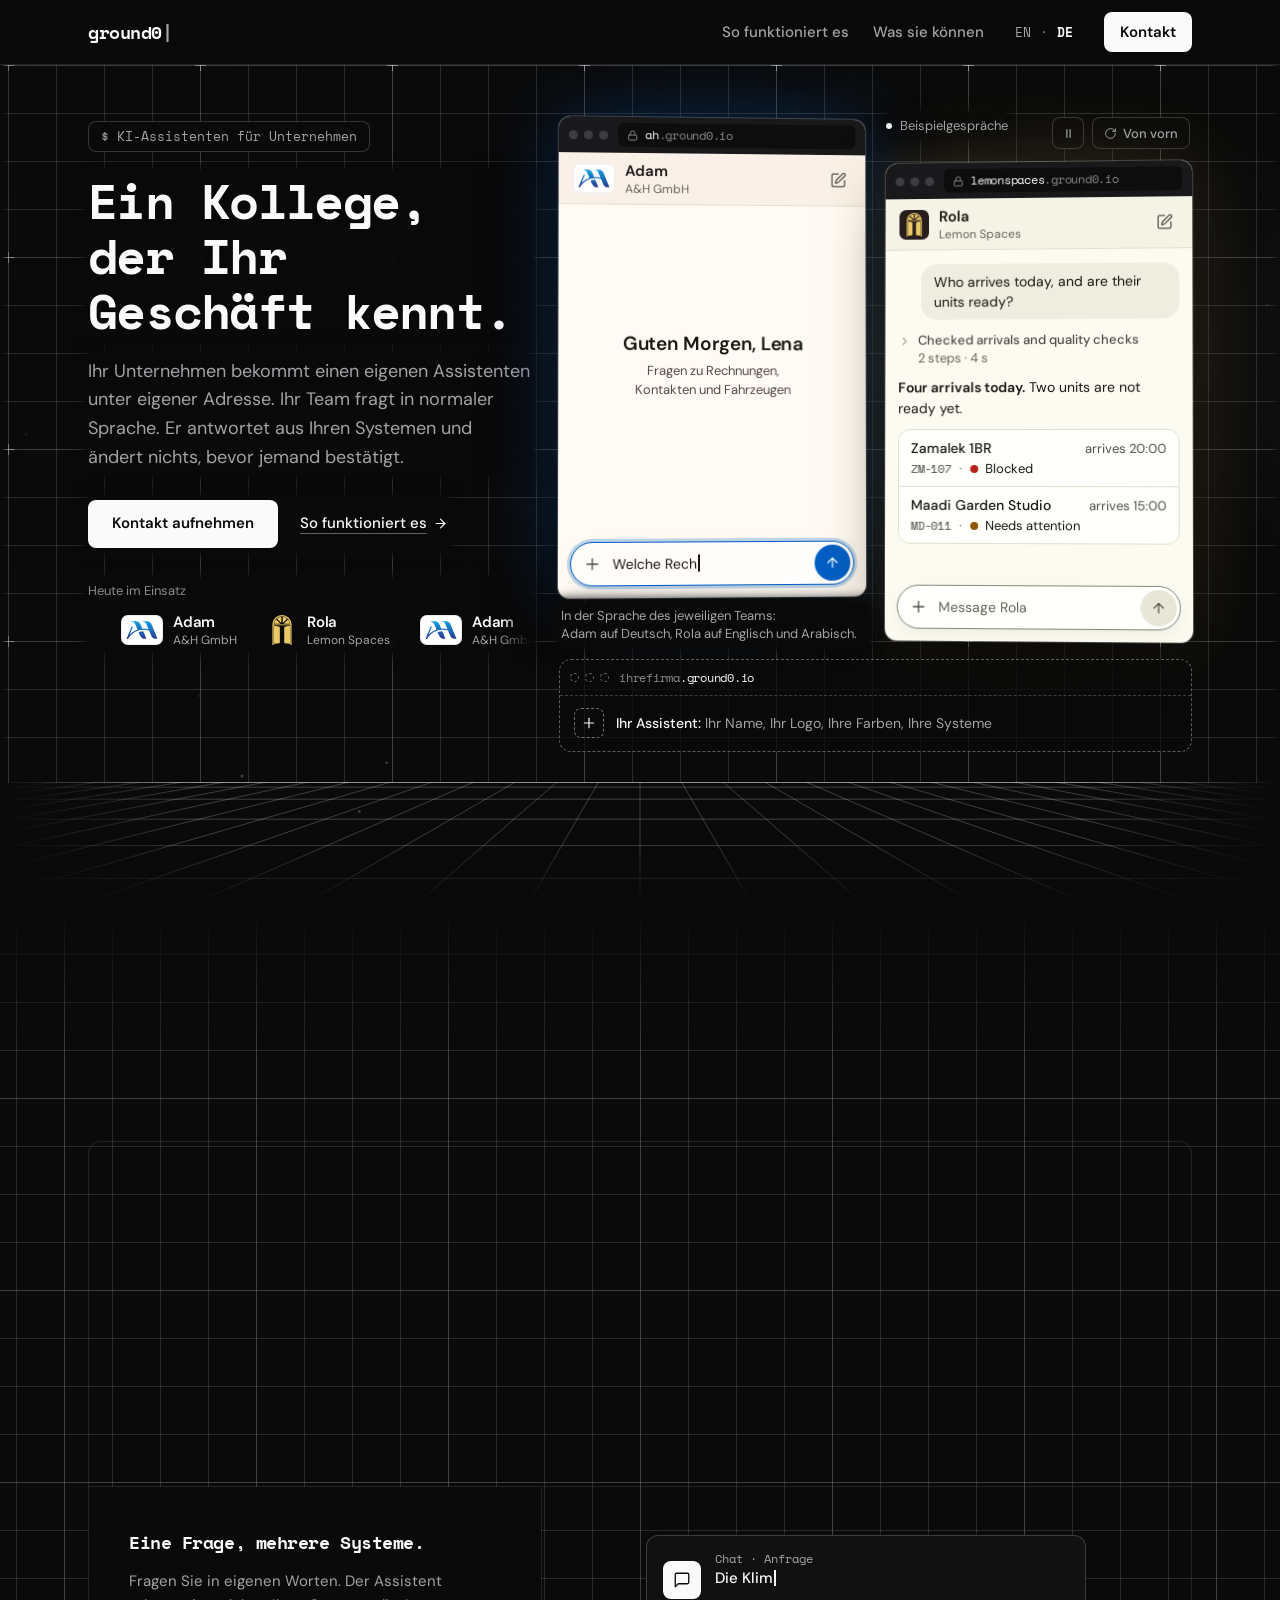
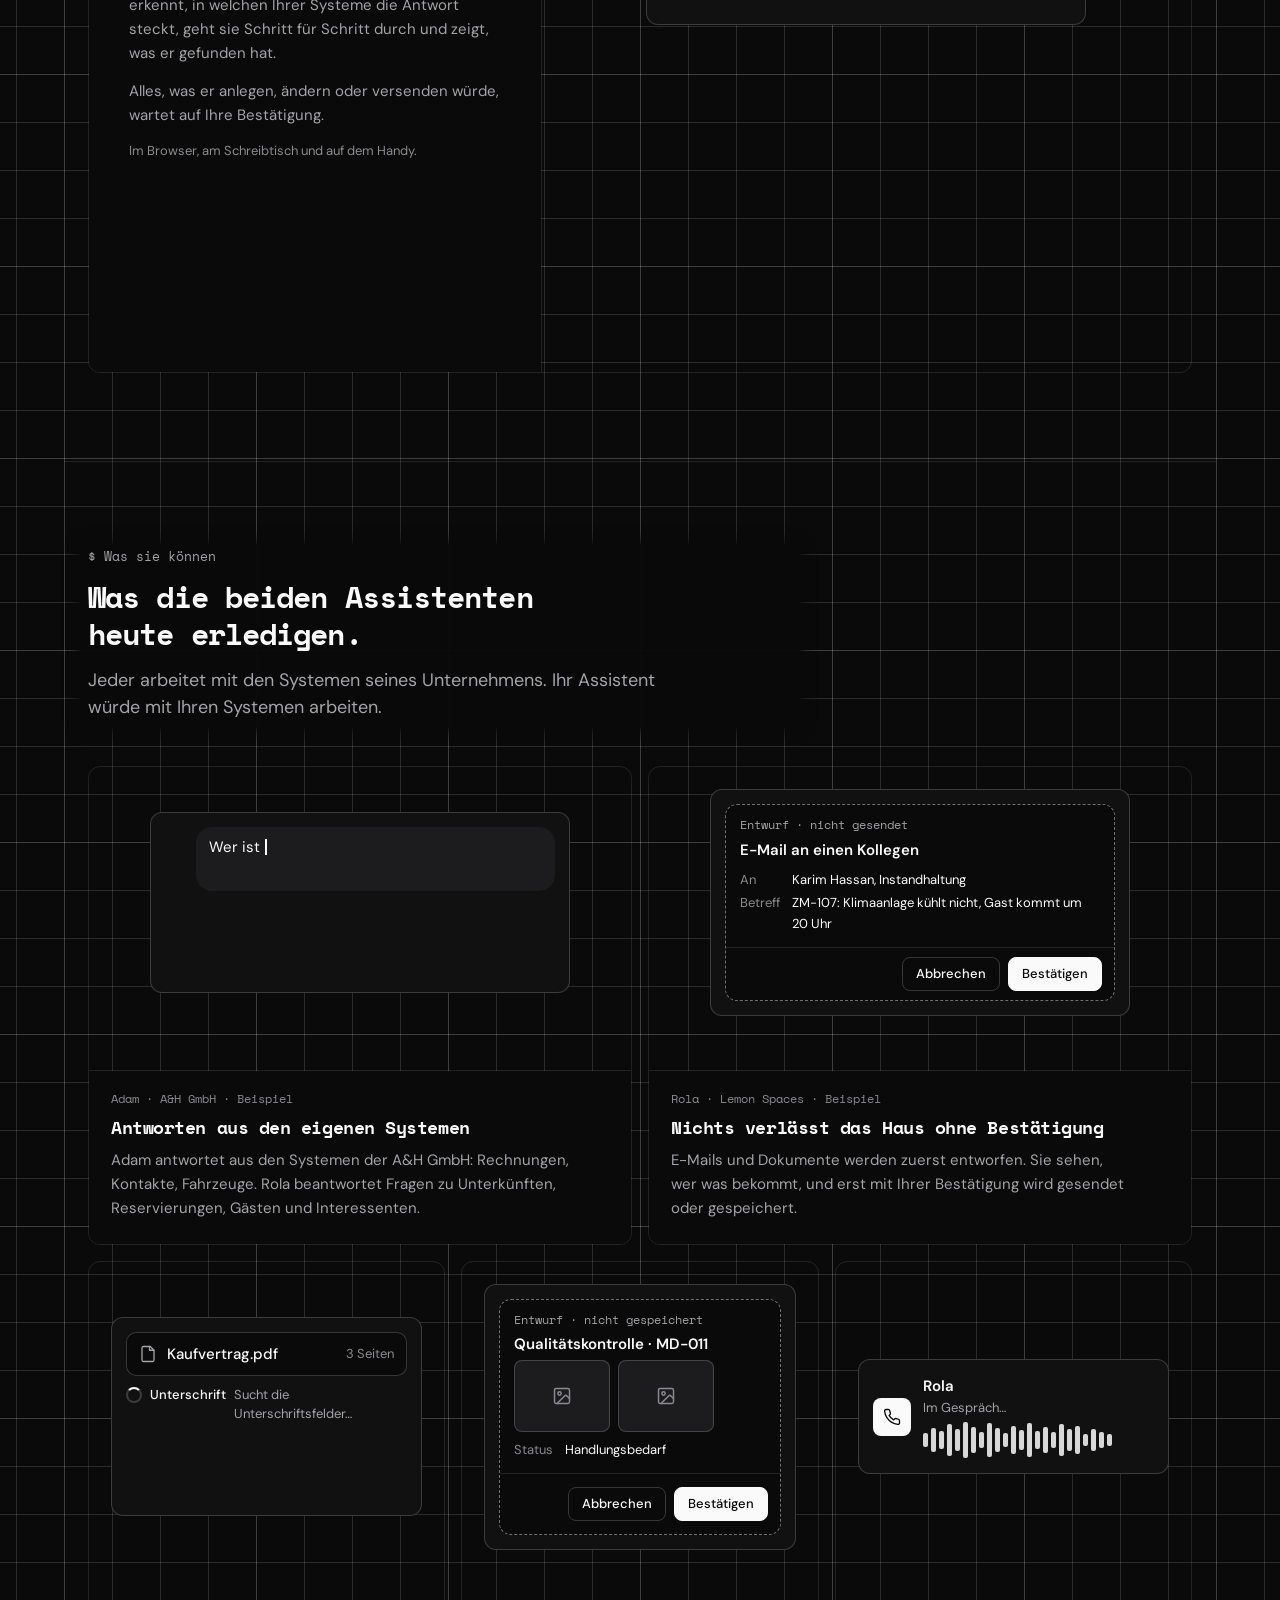
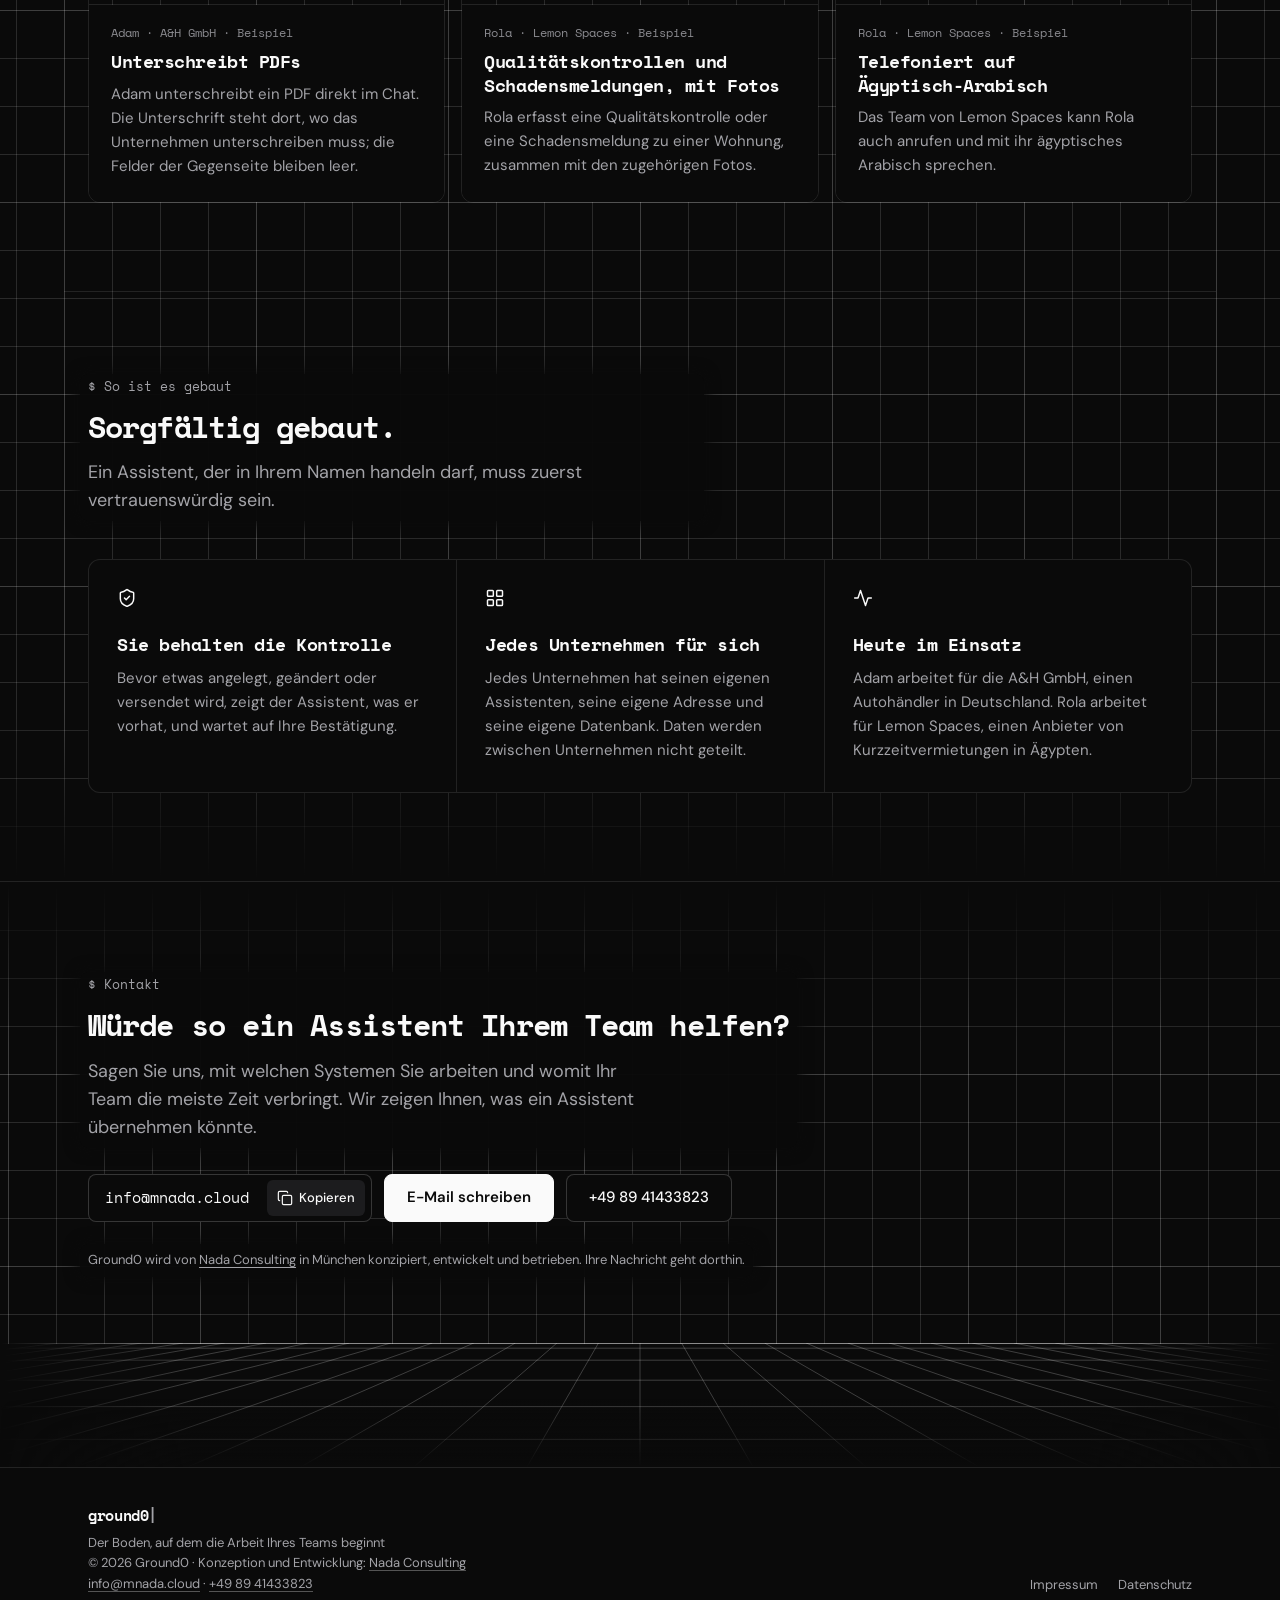
==== commit fe421467: "Roll: opens on both companies, whole The loop began with the first mark exactly on the edge of the l" ====
--- a/de/index.html
+++ b/de/index.html
@@ -51,7 +51,7 @@
 <div class="gzh-lockup" role="listitem"><span class="gzh-plate"><svg viewBox="183 386 1236 695" width="32" height="18" aria-hidden="true"><defs><linearGradient id="gzh-ah-g1" gradientUnits="userSpaceOnUse" x1="0" x2="0" y1="392" y2="1207"><stop offset="0" stop-color="#0DA2E1"/><stop offset="1" stop-color="#2E2483"/></linearGradient></defs><path fill="url(#gzh-ah-g1)" d="M204 1079L201 1078L214 1053L217 1039L223 1030L240 987L243 978L242 976L245 976L246 972L247 972L252 954L254 955L253 953L283 882L285 874L288 872L289 864L296 853L304 831L305 824L306 823L305 825L307 824L311 816L312 809L317 800L354 711L357 699L371 671L372 663L375 659L378 648L390 624L396 606L400 600L451 600L452 607L442 626L430 660L426 665L409 707L404 723L401 728L380 776L372 797L371 805L369 803L370 806L363 823L358 831L346 864L342 867L340 878L337 879L326 911L329 910L330 909L328 908L335 904L336 900L339 900L345 889L351 887L363 875L372 870L370 868L374 867L385 858L387 853L392 852L409 836L428 825L443 812L483 787L480 784L490 784L508 772L538 756L552 751L572 739L580 738L589 733L628 719L628 713L626 717L624 704L610 672L610 669L608 669L598 641L595 638L595 633L593 635L592 627L579 594L537 497L511 461L508 462L505 457L495 448L492 448L488 441L478 433L453 420L407 417L407 395L429 394L550 394L595 396L643 412L657 421L658 419L660 420L659 422L662 421L664 426L673 432L679 433L680 436L677 434L679 437L684 440L699 456L702 458L704 457L705 464L715 475L733 504L734 505L736 503L737 511L746 527L772 580L802 672L804 680L807 679L806 683L888 680L959 683L1012 691L1049 702L1045 687L1013 614L1006 593L1004 597L1003 586L995 570L993 570L991 561L977 525L972 518L959 483L949 465L933 445L913 430L899 424L872 417L836 415L832 414L834 408L834 402L836 394L1013 396L1060 409L1084 422L1106 438L1108 437L1147 477L1162 504L1166 507L1168 516L1217 632L1217 635L1220 636L1228 661L1260 733L1265 750L1272 761L1277 778L1279 778L1279 782L1291 809L1292 814L1295 816L1297 825L1301 830L1302 838L1313 865L1317 869L1317 874L1319 874L1320 881L1322 881L1325 893L1327 892L1328 901L1351 952L1357 971L1359 970L1398 1069L1306 1070L1281 1067L1259 1060L1235 1047L1200 1020L1180 998L1180 995L1178 997L1177 992L1158 960L1157 952L1150 932L1148 934L1146 924L1138 910L1139 907L1115 855L1114 846L1110 837L1107 836L1109 836L1108 834L1102 822L1103 821L1099 816L1094 802L1092 803L1091 793L1077 761L1071 754L1051 749L1052 747L1024 742L1024 740L1016 740L1007 737L970 731L918 726L865 724L791 729L742 736L705 743L630 766L622 771L619 770L596 779L597 781L586 783L581 788L562 794L556 800L550 801L550 803L510 823L490 836L491 838L486 838L476 847L458 858L448 868L442 871L439 875L440 876L437 878L435 876L435 879L428 881L425 887L421 888L421 891L415 893L390 916L364 941L358 951L350 957L351 959L345 963L342 967L344 967L339 970L321 991L319 997L290 1034L286 1040L288 1040L284 1043L262 1079L204 1079ZM881 1074L849 1068L819 1053L795 1037L779 1019L772 1014L771 1009L768 1009L754 988L748 983L748 979L740 968L737 967L735 959L723 939L720 937L715 924L715 925L713 924L714 922L706 905L704 905L701 893L699 893L699 889L697 890L692 874L689 872L676 824L676 821L683 816L682 814L693 811L695 808L753 796L850 784L851 790L861 808L866 824L868 824L868 829L870 828L877 849L877 847L879 849L917 938L971 1074L946 1076L881 1074Z"/></svg></span><div class="gzh-names"><span class="gzh-assistant">Adam</span><span class="gzh-company">A&amp;H GmbH</span></div></div>
 <div class="gzh-lockup" role="listitem"><svg class="gzh-arch" viewBox="0 0 24 24" width="30" height="30" aria-hidden="true"><g transform="translate(4.323 0) scale(.01139) translate(-126 -60)"><defs><mask id="gzh-arch-m1" maskUnits="userSpaceOnUse" x="150" y="100" width="1300" height="620"><path d="M781 218.7C781 186.9 754.5 161.2 723 165.7A573 573 0 0 0 457.6 276.2C433.2 294.7 432.6 330.3 454.3 351.9L695.6 593.3C727.1 624.8 781 602.5 781 558ZM423.9 385.2C401.4 362.8 364.5 363.3 345.4 388.8A573 573 0 0 0 237.9 641C232.9 671.7 257.9 698 289 698L635.3 698C672.7 698 691.4 652.8 665 626.3ZM826 218.7C826 186.9 852.5 161.2 884 165.7A573 573 0 0 1 1149.4 276.2C1173.8 294.7 1174.4 330.3 1152.7 351.9L911.4 593.3C879.9 624.8 826 602.5 826 558ZM1183.1 385.2C1205.6 362.8 1242.5 363.3 1261.6 388.8A573 573 0 0 1 1369.1 641C1374.1 671.7 1349.1 698 1318 698L971.7 698C934.3 698 915.6 652.8 942 626.3Z" fill="#fff" stroke="#000" stroke-width="44"/></mask></defs><path d="M171.5 2167V735.3A628.25 628.25 0 0 1 1428 735.3V2167" fill="none" stroke="#EAC867" stroke-width="90"/><path d="M171.5 753H1428" stroke="#EAC867" stroke-width="60"/><rect x="150" y="100" width="1300" height="620" fill="#EAC867" mask="url(#gzh-arch-m1)"/><path d="M236.5 860.3C236.5 833.4 261.3 813.5 287.5 819.2L613 890.9C633.1 895.3 647.5 913.2 647.5 933.9L647.5 1991.2C647.5 2014 630.7 2033.4 608.1 2036.7L282.2 2084C258.1 2087.5 236.5 2068.8 236.5 2044.4ZM1369.5 860.3C1369.5 833.4 1344.7 813.5 1318.5 819.2L993 890.9C972.9 895.3 958.5 913.2 958.5 933.9L958.5 1991.2C958.5 2014 975.3 2033.4 997.9 2036.7L1323.8 2084C1347.9 2087.5 1369.5 2068.8 1369.5 2044.4Z" fill="#EAC867"/></g></svg><div class="gzh-names"><span class="gzh-assistant">Rola</span><span class="gzh-company">Lemon Spaces</span></div></div>
 <div class="gzh-lockup gzh-open" aria-hidden="true"><span class="gzh-plus"><svg class="gzh-i" viewBox="0 0 24 24" aria-hidden="true"><path d="M5 12h14"/><path d="M12 5v14"/></svg></span><div class="gzh-names gzh-addr"><span>ihrefirma</span><span>.ground0.io</span></div></div>
-</div></div></div><script>(function(t){if(!document.documentElement.classList.contains("js"))return;var o=t.querySelector(".gzh-open"),e=[].filter.call(t.children,function(x){return x!==o}),m=e.length,u,k,n,i,j;if(!m)return;function put(x,b){x=x.cloneNode(true);x.classList.add("gzh-roll-copy");x.removeAttribute("role");x.setAttribute("aria-hidden","true");[].forEach.call(x.querySelectorAll("[id]"),function(y){y.removeAttribute("id")});t.insertBefore(x,b)}for(i=m;i<3;i+=m)for(j=0;j<m;j++)put(e[j],o);u=[].slice.call(t.children);k=u.length;n=Math.ceil(2400/(110*k))+2;for(i=1;i<n;i++)for(j=0;j<k;j++)put(u[j],null);t.style.setProperty("--gzh-roll-n",n);t.style.setProperty("--gzh-roll-k",k)})(document.currentScript.previousElementSibling.querySelector(".gzh-roll-track"))</script>
+</div></div></div><script>(function(t){if(!document.documentElement.classList.contains("js"))return;var o=t.querySelector(".gzh-open"),e=[].filter.call(t.children,function(x){return x!==o}),m=e.length,u,k,n,i,j;if(!m)return;function put(x,b){x=x.cloneNode(true);x.classList.add("gzh-roll-copy");x.removeAttribute("role");x.setAttribute("aria-hidden","true");[].forEach.call(x.querySelectorAll("[id]"),function(y){y.removeAttribute("id")});t.insertBefore(x,b)}for(i=m;i<3;i+=m)for(j=0;j<m;j++)put(e[j],o);u=[].slice.call(t.children);k=u.length;n=Math.ceil(2400/(110*k))+2;for(i=1;i<n;i++)for(j=0;j<k;j++)put(u[j],null);t.style.setProperty("--gzh-roll-n",n);t.style.setProperty("--gzh-roll-k",k);i=Math.ceil(u[1].getBoundingClientRect().right-u[0].getBoundingClientRect().left);if(i>0)t.style.setProperty("--gzh-roll-pair",i+"px")})(document.currentScript.previousElementSibling.querySelector(".gzh-roll-track"))</script>
 </div></div><div class="gzh-stage"><div class="gzh-wins"><div class="gzh-bar gzh-rise gzh-n3"><span class="gzh-eg">Beispielgespräche</span><span class="gzh-ctl"><span class="gzh-count" aria-live="polite"></span><button type="button" class="gzh-pause" aria-pressed="false" aria-label="Beispiele anhalten"><svg class="gzh-i" viewBox="0 0 24 24" aria-hidden="true"><path class="gzh-p-on" d="M9 5v14M15 5v14"/><path class="gzh-p-off" d="M8 5.5v13l10-6.5z"/></svg></button><button type="button" class="gzh-replay" aria-label="Beispiele von vorn abspielen" data-step="Nächster Schritt" data-step-label="Nächsten Schritt der Beispiele zeigen"><svg class="gzh-i" viewBox="0 0 24 24" aria-hidden="true"><path d="M21 12a9 9 0 1 1-9-9c2.52 0 4.93 1 6.74 2.74L21 8"/><path d="M21 3v5h-5"/></svg><span>Von vorn</span></button></span></div><div class="gzh-w gzh-w-a gzh-rise gzh-n2"><div class="gzh-float"><div class="gzh-win gzh-win-ah gzh-blank" data-play role="img" aria-label="Beispiel unter ah.ground0.io: Lena fragt Adam, den Assistenten der A&amp;H GmbH, welche Rechnungen von Autohaus Becker noch offen sind. Adam prüft Lexoffice und HubSpot, nennt drei offene Rechnungen, bereitet eine Zahlungserinnerung vor und sendet sie erst, nachdem Lena bestätigt hat."><div class="gzh-chrome"><span class="gzh-dots"><i></i><i></i><i></i></span><span class="gzh-url"><svg class="gzh-i" viewBox="0 0 24 24" aria-hidden="true"><rect width="18" height="11" x="3" y="11" rx="2" ry="2"/><path d="M7 11V7a5 5 0 0 1 10 0v4"/></svg><span><b>ah</b>.ground0.io</span></span></div><div class="gzh-head"><div class="gzh-lockup"><span class="gzh-plate"><svg viewBox="183 386 1236 695" width="32" height="18" aria-hidden="true"><defs><linearGradient id="gzh-ah-g2" gradientUnits="userSpaceOnUse" x1="0" x2="0" y1="392" y2="1207"><stop offset="0" stop-color="#0DA2E1"/><stop offset="1" stop-color="#2E2483"/></linearGradient></defs><path fill="url(#gzh-ah-g2)" d="M204 1079L201 1078L214 1053L217 1039L223 1030L240 987L243 978L242 976L245 976L246 972L247 972L252 954L254 955L253 953L283 882L285 874L288 872L289 864L296 853L304 831L305 824L306 823L305 825L307 824L311 816L312 809L317 800L354 711L357 699L371 671L372 663L375 659L378 648L390 624L396 606L400 600L451 600L452 607L442 626L430 660L426 665L409 707L404 723L401 728L380 776L372 797L371 805L369 803L370 806L363 823L358 831L346 864L342 867L340 878L337 879L326 911L329 910L330 909L328 908L335 904L336 900L339 900L345 889L351 887L363 875L372 870L370 868L374 867L385 858L387 853L392 852L409 836L428 825L443 812L483 787L480 784L490 784L508 772L538 756L552 751L572 739L580 738L589 733L628 719L628 713L626 717L624 704L610 672L610 669L608 669L598 641L595 638L595 633L593 635L592 627L579 594L537 497L511 461L508 462L505 457L495 448L492 448L488 441L478 433L453 420L407 417L407 395L429 394L550 394L595 396L643 412L657 421L658 419L660 420L659 422L662 421L664 426L673 432L679 433L680 436L677 434L679 437L684 440L699 456L702 458L704 457L705 464L715 475L733 504L734 505L736 503L737 511L746 527L772 580L802 672L804 680L807 679L806 683L888 680L959 683L1012 691L1049 702L1045 687L1013 614L1006 593L1004 597L1003 586L995 570L993 570L991 561L977 525L972 518L959 483L949 465L933 445L913 430L899 424L872 417L836 415L832 414L834 408L834 402L836 394L1013 396L1060 409L1084 422L1106 438L1108 437L1147 477L1162 504L1166 507L1168 516L1217 632L1217 635L1220 636L1228 661L1260 733L1265 750L1272 761L1277 778L1279 778L1279 782L1291 809L1292 814L1295 816L1297 825L1301 830L1302 838L1313 865L1317 869L1317 874L1319 874L1320 881L1322 881L1325 893L1327 892L1328 901L1351 952L1357 971L1359 970L1398 1069L1306 1070L1281 1067L1259 1060L1235 1047L1200 1020L1180 998L1180 995L1178 997L1177 992L1158 960L1157 952L1150 932L1148 934L1146 924L1138 910L1139 907L1115 855L1114 846L1110 837L1107 836L1109 836L1108 834L1102 822L1103 821L1099 816L1094 802L1092 803L1091 793L1077 761L1071 754L1051 749L1052 747L1024 742L1024 740L1016 740L1007 737L970 731L918 726L865 724L791 729L742 736L705 743L630 766L622 771L619 770L596 779L597 781L586 783L581 788L562 794L556 800L550 801L550 803L510 823L490 836L491 838L486 838L476 847L458 858L448 868L442 871L439 875L440 876L437 878L435 876L435 879L428 881L425 887L421 888L421 891L415 893L390 916L364 941L358 951L350 957L351 959L345 963L342 967L344 967L339 970L321 991L319 997L290 1034L286 1040L288 1040L284 1043L262 1079L204 1079ZM881 1074L849 1068L819 1053L795 1037L779 1019L772 1014L771 1009L768 1009L754 988L748 983L748 979L740 968L737 967L735 959L723 939L720 937L715 924L715 925L713 924L714 922L706 905L704 905L701 893L699 893L699 889L697 890L692 874L689 872L676 824L676 821L683 816L682 814L693 811L695 808L753 796L850 784L851 790L861 808L866 824L868 824L868 829L870 828L877 849L877 847L879 849L917 938L971 1074L946 1076L881 1074Z"/></svg></span><div class="gzh-names"><span class="gzh-assistant">Adam</span><span class="gzh-company">A&amp;H GmbH</span></div></div><span class="gzh-head-ico"><svg class="gzh-i" viewBox="0 0 24 24" aria-hidden="true"><path d="M12 3H5a2 2 0 0 0-2 2v14a2 2 0 0 0 2 2h14a2 2 0 0 0 2-2v-7"/><path d="M18.375 2.625a1 1 0 0 1 3 3l-9.013 9.014a2 2 0 0 1-.853.505l-2.873.84a.5.5 0 0 1-.62-.62l.84-2.873a2 2 0 0 1 .506-.852z"/></svg></span></div><div class="gzh-thread" lang="de"><div class="gzh-empty"><p class="gzh-greet">Guten Morgen, Lena</p><p class="gzh-hint">Fragen zu Rechnungen, Kontakten und Fahrzeugen</p></div><div class="gzh-col"><div class="gzh-u" data-k="q1"><div class="gzh-bubble">Welche Rechnungen von Autohaus Becker sind noch offen?</div></div><div class="gzh-b"><div class="gzh-work" data-k="w1" data-st="done" data-one="Schritt" data-many="Schritte"><div class="gzh-think"><i class="gzh-spin"></i><span class="gzh-glint">Denkt nach…</span></div><div class="gzh-sum"><svg class="gzh-i" viewBox="0 0 24 24" aria-hidden="true"><path d="m9 18 6-6-6-6"/></svg><span><b class="gzh-s-run">Arbeitet</b><b class="gzh-s-done">Lexoffice und HubSpot geprüft</b><span class="gzh-meta">2 Schritte · 4 s</span></span></div><div class="gzh-fold"><div class="gzh-steps"><div class="gzh-steps-in"><div class="gzh-step" data-k="s1" data-st="done"><i class="gzh-spin"></i><svg class="gzh-i" viewBox="0 0 24 24" aria-hidden="true"><path d="M20 6 9 17l-5-5"/></svg><span class="gzh-what"><span class="gzh-tool">Lexoffice</span> · <span class="gzh-live-t gzh-glint">Sucht Rechnungen…</span><span class="gzh-done-t">3 offene Rechnungen</span></span><span class="gzh-t">2 s</span></div><div class="gzh-step" data-k="s2" data-st="done"><i class="gzh-spin"></i><svg class="gzh-i" viewBox="0 0 24 24" aria-hidden="true"><path d="M20 6 9 17l-5-5"/></svg><span class="gzh-what"><span class="gzh-tool">HubSpot</span> · <span class="gzh-live-t gzh-glint">Sucht den Kontakt…</span><span class="gzh-done-t">Kontakt gefunden</span></span><span class="gzh-t">2 s</span></div></div></div></div></div><p class="gzh-prose" data-k="a1">Drei Rechnungen sind offen, zusammen <strong>4.820&nbsp;€</strong>.</p><div class="gzh-rows" data-k="r1"><div class="gzh-r"><div class="gzh-l1"><span class="gzh-code">2026-0418</span><span class="gzh-end">2.150&nbsp;€</span></div><div class="gzh-l2"><span class="gzh-st gzh-bad">21 Tage überfällig</span></div></div><div class="gzh-r"><div class="gzh-l1"><span class="gzh-code">2026-0431</span><span class="gzh-end">1.480&nbsp;€</span></div><div class="gzh-l2"><span class="gzh-st gzh-warn">Fällig in 3 Tagen</span></div></div><div class="gzh-r"><div class="gzh-l1"><span class="gzh-code">2026-0440</span><span class="gzh-end">1.190&nbsp;€</span></div><div class="gzh-l2"><span class="gzh-st gzh-ok">Fällig in 12 Tagen</span></div></div></div></div><div class="gzh-u" data-k="q2"><div class="gzh-bubble">Bitte eine Zahlungserinnerung für die älteste.</div></div><div class="gzh-b"><div class="gzh-work" data-k="w2" data-st="done" data-one="Schritt" data-many="Schritte"><div class="gzh-think"><i class="gzh-spin"></i><span class="gzh-glint">Denkt nach…</span></div><div class="gzh-sum"><svg class="gzh-i" viewBox="0 0 24 24" aria-hidden="true"><path d="m9 18 6-6-6-6"/></svg><span><b class="gzh-s-run">Arbeitet</b><b class="gzh-s-wait">Wartet auf Bestätigung</b><b class="gzh-s-done">Erinnerung gesendet</b><span class="gzh-meta">2 Schritte · 3 s</span></span></div><div class="gzh-fold"><div class="gzh-steps"><div class="gzh-steps-in"><div class="gzh-step" data-k="s3" data-st="done"><i class="gzh-spin"></i><svg class="gzh-i" viewBox="0 0 24 24" aria-hidden="true"><path d="M20 6 9 17l-5-5"/></svg><span class="gzh-what"><span class="gzh-tool">Gmail</span> · <span class="gzh-live-t gzh-glint">Bereitet Entwurf vor…</span><span class="gzh-done-t">Entwurf vorbereitet</span></span><span class="gzh-t">2 s</span></div></div></div></div></div><div class="gzh-card" data-k="c" data-st="ready"><div class="gzh-hd"><div class="gzh-draft">Entwurf · nicht gesendet</div><div class="gzh-title">Zahlungserinnerung senden</div></div><dl><dt>An</dt><dd>Autohaus Becker, Buchhaltung</dd><dt>Betreff</dt><dd>Zahlungserinnerung <span class="gzh-code">2026-0418</span></dd></dl><p class="gzh-says">Gesendet wird erst nach Bestätigung.</p><div class="gzh-ft"><span class="gzh-btn">Abbrechen</span><span class="gzh-btn gzh-primary">Bestätigen</span></div></div><div class="gzh-receipt" data-k="rc"><svg class="gzh-i" viewBox="0 0 24 24" aria-hidden="true"><path d="M20 6 9 17l-5-5"/></svg><b>Erinnerung gesendet</b><span class="gzh-rt">Bestätigt von Lena Krüger · 09:42</span></div></div></div></div><div class="gzh-dock"><div class="gzh-composer" data-st="idle"><span class="gzh-ib"><svg class="gzh-i" viewBox="0 0 24 24" aria-hidden="true"><path d="M5 12h14"/><path d="M12 5v14"/></svg></span><span class="gzh-input"><span class="gzh-ph">Nachricht an Adam</span><span class="gzh-typed"></span><i class="gzh-caret"></i></span><span class="gzh-send"><svg class="gzh-i" viewBox="0 0 24 24" aria-hidden="true"><path d="m5 12 7-7 7 7"/><path d="M12 19V5"/></svg><i></i></span></div></div></div></div></div><div class="gzh-w gzh-w-b gzh-rise gzh-n4"><div class="gzh-float"><div class="gzh-win gzh-win-ls gzh-blank" data-play role="img" aria-label="Beispiel auf Englisch unter lemonspaces.ground0.io: Mona fragt Rola, die Assistentin von Lemon Spaces, wer heute anreist und ob die Wohnungen bereit sind. Rola prüft die Reservierungen und die Qualitätskontrollen und nennt zwei Wohnungen, die noch nicht bereit sind. Danach bittet Mona auf Arabisch um eine Notiz zur Wohnung ZM-107; Rola bereitet sie vor und speichert sie erst nach Monas Bestätigung."><div class="gzh-chrome"><span class="gzh-dots"><i></i><i></i><i></i></span><span class="gzh-url"><svg class="gzh-i" viewBox="0 0 24 24" aria-hidden="true"><rect width="18" height="11" x="3" y="11" rx="2" ry="2"/><path d="M7 11V7a5 5 0 0 1 10 0v4"/></svg><span><b>lemonspaces</b>.ground0.io</span></span></div><div class="gzh-head"><div class="gzh-lockup"><svg class="gzh-arch" viewBox="0 0 24 24" width="30" height="30" aria-hidden="true"><rect width="24" height="24" rx="5.5" fill="#271d1d"/><g transform="translate(2.4 2.4) scale(.8)"><g transform="translate(4.323 0) scale(.01139) translate(-126 -60)"><defs><mask id="gzh-arch-m2" maskUnits="userSpaceOnUse" x="150" y="100" width="1300" height="620"><path d="M781 218.7C781 186.9 754.5 161.2 723 165.7A573 573 0 0 0 457.6 276.2C433.2 294.7 432.6 330.3 454.3 351.9L695.6 593.3C727.1 624.8 781 602.5 781 558ZM423.9 385.2C401.4 362.8 364.5 363.3 345.4 388.8A573 573 0 0 0 237.9 641C232.9 671.7 257.9 698 289 698L635.3 698C672.7 698 691.4 652.8 665 626.3ZM826 218.7C826 186.9 852.5 161.2 884 165.7A573 573 0 0 1 1149.4 276.2C1173.8 294.7 1174.4 330.3 1152.7 351.9L911.4 593.3C879.9 624.8 826 602.5 826 558ZM1183.1 385.2C1205.6 362.8 1242.5 363.3 1261.6 388.8A573 573 0 0 1 1369.1 641C1374.1 671.7 1349.1 698 1318 698L971.7 698C934.3 698 915.6 652.8 942 626.3Z" fill="#fff" stroke="#000" stroke-width="44"/></mask></defs><path d="M171.5 2167V735.3A628.25 628.25 0 0 1 1428 735.3V2167" fill="none" stroke="#EAC867" stroke-width="90"/><path d="M171.5 753H1428" stroke="#EAC867" stroke-width="60"/><rect x="150" y="100" width="1300" height="620" fill="#EAC867" mask="url(#gzh-arch-m2)"/><path d="M236.5 860.3C236.5 833.4 261.3 813.5 287.5 819.2L613 890.9C633.1 895.3 647.5 913.2 647.5 933.9L647.5 1991.2C647.5 2014 630.7 2033.4 608.1 2036.7L282.2 2084C258.1 2087.5 236.5 2068.8 236.5 2044.4ZM1369.5 860.3C1369.5 833.4 1344.7 813.5 1318.5 819.2L993 890.9C972.9 895.3 958.5 913.2 958.5 933.9L958.5 1991.2C958.5 2014 975.3 2033.4 997.9 2036.7L1323.8 2084C1347.9 2087.5 1369.5 2068.8 1369.5 2044.4Z" fill="#EAC867"/></g></g></svg><div class="gzh-names"><span class="gzh-assistant">Rola</span><span class="gzh-company">Lemon Spaces</span></div></div><span class="gzh-head-ico"><svg class="gzh-i" viewBox="0 0 24 24" aria-hidden="true"><path d="M12 3H5a2 2 0 0 0-2 2v14a2 2 0 0 0 2 2h14a2 2 0 0 0 2-2v-7"/><path d="M18.375 2.625a1 1 0 0 1 3 3l-9.013 9.014a2 2 0 0 1-.853.505l-2.873.84a.5.5 0 0 1-.62-.62l.84-2.873a2 2 0 0 1 .506-.852z"/></svg></span></div><div class="gzh-thread" lang="en"><div class="gzh-empty"><p class="gzh-greet">Good afternoon, Mona</p><p class="gzh-hint">Ask Rola about listings, reservations and guests</p></div><div class="gzh-col"><div class="gzh-u" data-k="q1"><div class="gzh-bubble">Who arrives today, and are their units ready?</div></div><div class="gzh-b"><div class="gzh-work" data-k="w1" data-st="done" data-one="step" data-many="steps"><div class="gzh-think"><i class="gzh-spin"></i><span class="gzh-glint">Thinking…</span></div><div class="gzh-sum"><svg class="gzh-i" viewBox="0 0 24 24" aria-hidden="true"><path d="m9 18 6-6-6-6"/></svg><span><b class="gzh-s-run">Working</b><b class="gzh-s-done">Checked arrivals and quality checks</b><span class="gzh-meta">2 steps · 4 s</span></span></div><div class="gzh-fold"><div class="gzh-steps"><div class="gzh-steps-in"><div class="gzh-step" data-k="s1" data-st="done"><i class="gzh-spin"></i><svg class="gzh-i" viewBox="0 0 24 24" aria-hidden="true"><path d="M20 6 9 17l-5-5"/></svg><span class="gzh-what"><span class="gzh-tool">Reservations</span> · <span class="gzh-live-t gzh-glint">Checking today…</span><span class="gzh-done-t">4 arrivals today</span></span><span class="gzh-t">2 s</span></div><div class="gzh-step" data-k="s2" data-st="done"><i class="gzh-spin"></i><svg class="gzh-i" viewBox="0 0 24 24" aria-hidden="true"><path d="M20 6 9 17l-5-5"/></svg><span class="gzh-what"><span class="gzh-tool">Quality checks</span> · <span class="gzh-live-t gzh-glint">Checking 4 units…</span><span class="gzh-done-t">2 units not ready</span></span><span class="gzh-t">2 s</span></div></div></div></div></div><p class="gzh-prose" data-k="a1"><strong>Four arrivals today.</strong> Two units are not ready yet.</p><div class="gzh-rows" data-k="r1"><div class="gzh-r"><div class="gzh-l1"><span>Zamalek 1BR</span><span class="gzh-end gzh-soft">arrives 20:00</span></div><div class="gzh-l2"><span class="gzh-code">ZM-107</span><i>·</i><span class="gzh-st gzh-bad">Blocked</span></div></div><div class="gzh-r"><div class="gzh-l1"><span>Maadi Garden Studio</span><span class="gzh-end gzh-soft">arrives 15:00</span></div><div class="gzh-l2"><span class="gzh-code">MD-011</span><i>·</i><span class="gzh-st gzh-warn">Needs attention</span></div></div></div></div><div class="gzh-u" data-k="q2"><div class="gzh-bubble" lang="ar" dir="rtl">محتاجين ملاحظة على <span class="gzh-code">ZM-107</span>: الضيف الجاي هيوصل الساعة 8 بالليل.</div></div><div class="gzh-b"><div class="gzh-work" data-k="w2" data-st="done" data-one="step" data-many="steps"><div class="gzh-think"><i class="gzh-spin"></i><span class="gzh-glint">Thinking…</span></div><div class="gzh-sum"><svg class="gzh-i" viewBox="0 0 24 24" aria-hidden="true"><path d="m9 18 6-6-6-6"/></svg><span><b class="gzh-s-run">Working</b><b class="gzh-s-wait">Waiting for confirmation</b><b class="gzh-s-done">Saved the note</b><span class="gzh-meta">3 steps · 3 s</span></span></div><div class="gzh-fold"><div class="gzh-steps"><div class="gzh-steps-in"><div class="gzh-step" data-k="s3" data-st="done"><i class="gzh-spin"></i><svg class="gzh-i" viewBox="0 0 24 24" aria-hidden="true"><path d="M20 6 9 17l-5-5"/></svg><span class="gzh-what"><span class="gzh-tool">Units</span> · <span class="gzh-live-t gzh-glint">Looking up the unit…</span><span class="gzh-done-t">Found <span class="gzh-code">ZM-107</span></span></span><span class="gzh-t">1 s</span></div><div class="gzh-step" data-k="s4" data-st="done"><i class="gzh-spin"></i><svg class="gzh-i" viewBox="0 0 24 24" aria-hidden="true"><path d="M20 6 9 17l-5-5"/></svg><span class="gzh-what"><span class="gzh-tool">Units</span> · <span class="gzh-live-t gzh-glint">Preparing the note…</span><span class="gzh-done-t">Note prepared, not saved</span></span><span class="gzh-t">1 s</span></div></div></div></div></div><div class="gzh-card" data-k="c" data-st="ready"><div class="gzh-hd"><div class="gzh-draft">Draft · not saved</div><div class="gzh-title">Add a note to <span class="gzh-code">ZM-107</span></div></div><dl><dt>Unit</dt><dd>Zamalek 1BR</dd><dt>Note</dt><dd>Next guest arrives at 20:00.</dd></dl><p class="gzh-says">Nothing is saved until you confirm.</p><div class="gzh-ft"><span class="gzh-btn">Cancel</span><span class="gzh-btn gzh-primary">Confirm</span></div></div><div class="gzh-receipt" data-k="rc"><svg class="gzh-i" viewBox="0 0 24 24" aria-hidden="true"><path d="M20 6 9 17l-5-5"/></svg><b>Note added to <span class="gzh-code">ZM-107</span></b><span class="gzh-rt">Confirmed by Mona Adel · 14:12</span></div></div></div></div><div class="gzh-dock"><div class="gzh-composer" data-st="idle"><span class="gzh-ib"><svg class="gzh-i" viewBox="0 0 24 24" aria-hidden="true"><path d="M5 12h14"/><path d="M12 5v14"/></svg></span><span class="gzh-input"><span class="gzh-ph">Message Rola</span><span class="gzh-typed"></span><i class="gzh-caret"></i></span><span class="gzh-send"><svg class="gzh-i" viewBox="0 0 24 24" aria-hidden="true"><path d="m5 12 7-7 7 7"/><path d="M12 19V5"/></svg><i></i></span></div></div></div></div></div><p class="gzh-note gzh-rise gzh-n5">In der Sprache des jeweiligen Teams: <span>Adam auf Deutsch, Rola auf Englisch und Arabisch.</span></p></div><div class="gzh-slot gzh-rise gzh-n6"><div class="gzh-chrome"><span class="gzh-dots" aria-hidden="true"><i></i><i></i><i></i></span><span class="gzh-url"><span><b>ihrefirma</b>.ground0.io</span></span></div><div class="gzh-slot-body"><span class="gzh-plus" aria-hidden="true"><svg class="gzh-i" viewBox="0 0 24 24" aria-hidden="true"><path d="M5 12h14"/><path d="M12 5v14"/></svg></span><span><b>Ihr Assistent:</b> Ihr Name, Ihr Logo, Ihre Farben, Ihre Systeme</span></div></div></div></div></div>
 <div class="field"><div class="wrap frame">
 <section id="how" aria-labelledby="how-h">
--- a/styles.css
+++ b/styles.css
@@ -445,18 +445,23 @@
 .gzh .gzh-proof .gzh-addr span:first-child { color: var(--gzh-fg-3); }
 @media (prefers-reduced-motion: no-preference) {
   .gzh.gzh-js .gzh-proof { align-self: stretch; }
-  /* entries appear and leave through a soft fade at both ends */
+  /* entries appear and leave through a soft fade at both ends (the strip is as wide as the text column: 100cqi) */
   .gzh.gzh-js .gzh-roll-view { overflow: hidden;
     -webkit-mask-image: linear-gradient(90deg, transparent, #000 var(--gzh-roll-fade), #000 calc(100% - var(--gzh-roll-fade)), transparent);
     mask-image: linear-gradient(90deg, transparent, #000 var(--gzh-roll-fade), #000 calc(100% - var(--gzh-roll-fade)), transparent);
-    --gzh-roll-fade: clamp(24px, 7%, 56px); }
+    --gzh-roll-fade: clamp(24px, 7cqi, 56px); }
   /* The track is n rounds in one line and moves left by exactly one round, so the loop has no seam. A round is
      the companies and then the open slot; while there are fewer than three companies they come twice (or three
      times) before the slot, so that the slot never has the strip to itself for long. It starts one round in:
      there is always an entry to the left of the first one. One entry takes 8.5 seconds to go by, however many
      entries a round has (the page's script sets n and k). site.js sets --gzh-roll-fit on the first entry of each
-     round: the few pixels that make a round a whole number of pixels wide. */
+     round: the few pixels that make a round a whole number of pixels wide.
+     Where it starts: the first two companies stand whole between the two fades, as far to the right as they can,
+     so the page opens on both of them and they stay whole for the first seconds. --gzh-roll-pair is the width of
+     those two with the gap between them (the page's script and site.js measure it); --gzh-roll-lead is how far
+     the track is moved to the right for that, between 30px and 120px past the left fade. */
   .gzh.gzh-js .gzh-roll-track { flex-wrap: nowrap; gap: 0; width: max-content; will-change: transform;
+    --gzh-roll-lead: calc(var(--gzh-roll-fade) - var(--gzh-roll-gap) + clamp(30px, 100cqi - 2 * var(--gzh-roll-fade) - var(--gzh-roll-pair, 268px) - 5px, 120px));
     animation: gzh-roll calc(var(--gzh-roll-k) * 8.5s) linear infinite paused; }
   .gzh.gzh-js .gzh-roll-track > .gzh-lockup { display: flex; flex: none; margin-inline-start: calc(var(--gzh-roll-gap) + var(--gzh-roll-fit, 0px)); }
   /* It moves while the hero is live (on screen, tab visible, not paused with the hero's button) and the strip
@@ -465,7 +470,7 @@
   .gzh.gzh-js.gzh-live .gzh-roll:focus-visible .gzh-roll-track { animation-play-state: paused; }
   @media (hover: hover) { .gzh.gzh-js.gzh-live .gzh-roll:hover .gzh-roll-track { animation-play-state: paused; } }
 }
-@keyframes gzh-roll { from { transform: translate3d(calc(-100% / var(--gzh-roll-n)), 0, 0); } to { transform: translate3d(calc(-200% / var(--gzh-roll-n)), 0, 0); } }
+@keyframes gzh-roll { from { transform: translate3d(calc(var(--gzh-roll-lead) - 100% / var(--gzh-roll-n)), 0, 0); } to { transform: translate3d(calc(var(--gzh-roll-lead) - 200% / var(--gzh-roll-n)), 0, 0); } }
 
 /* ── stage: the product windows ──────────────────────────────────────────── */
 .gzh .gzh-stage { min-width: 0; display: grid; grid-template-columns: minmax(0, 1fr); row-gap: 16px; }
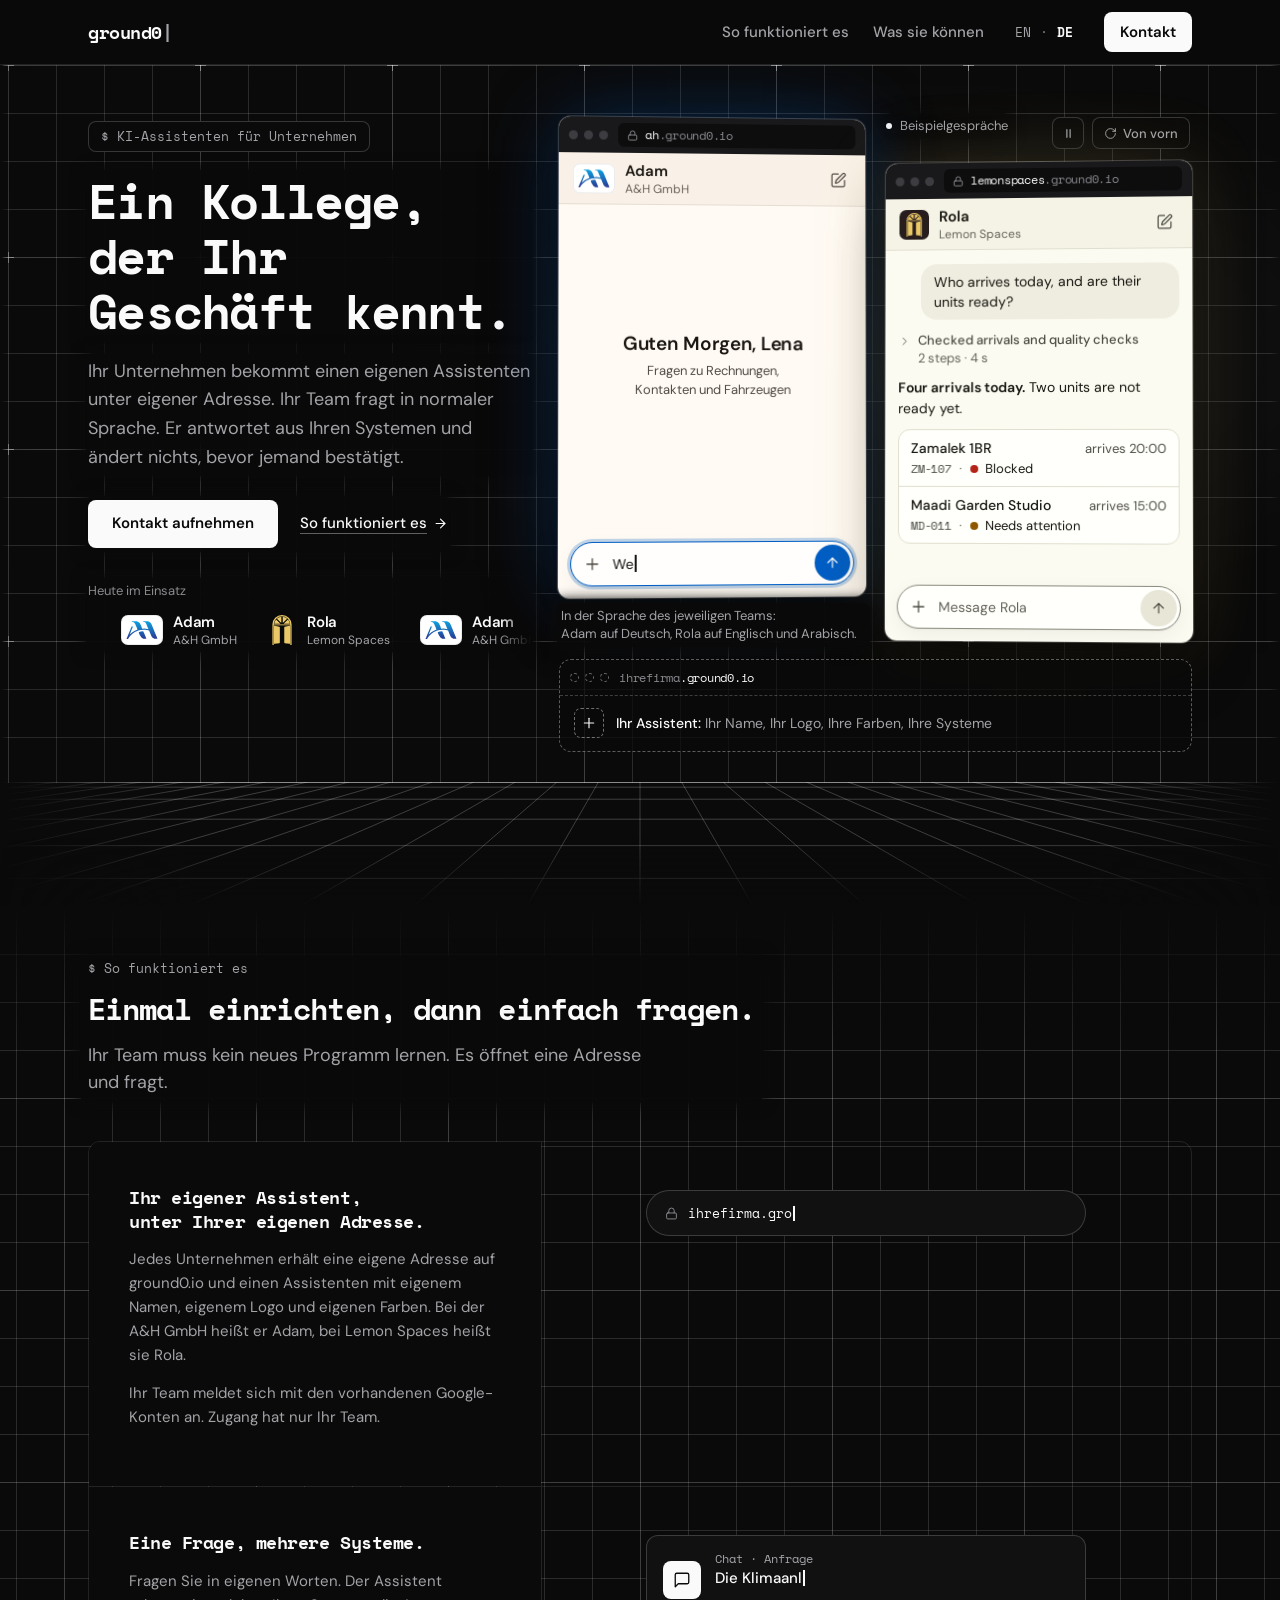
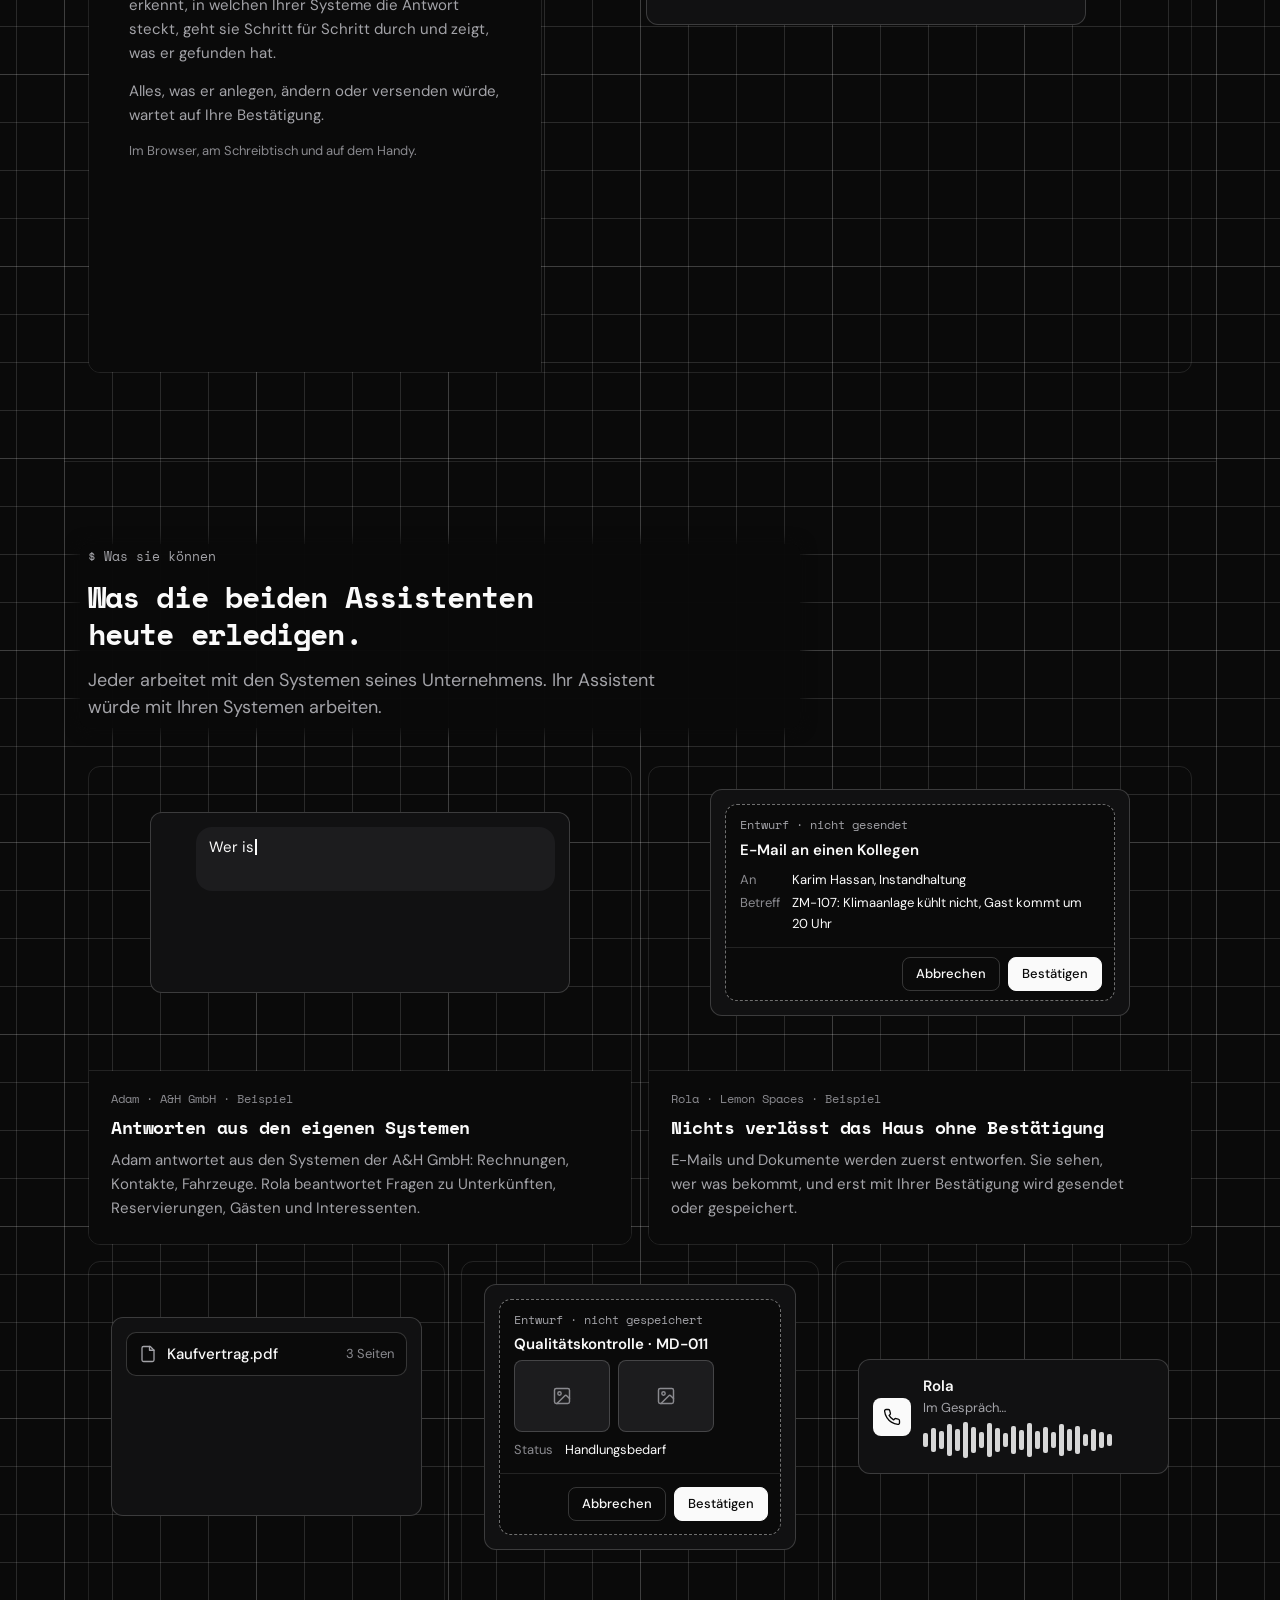
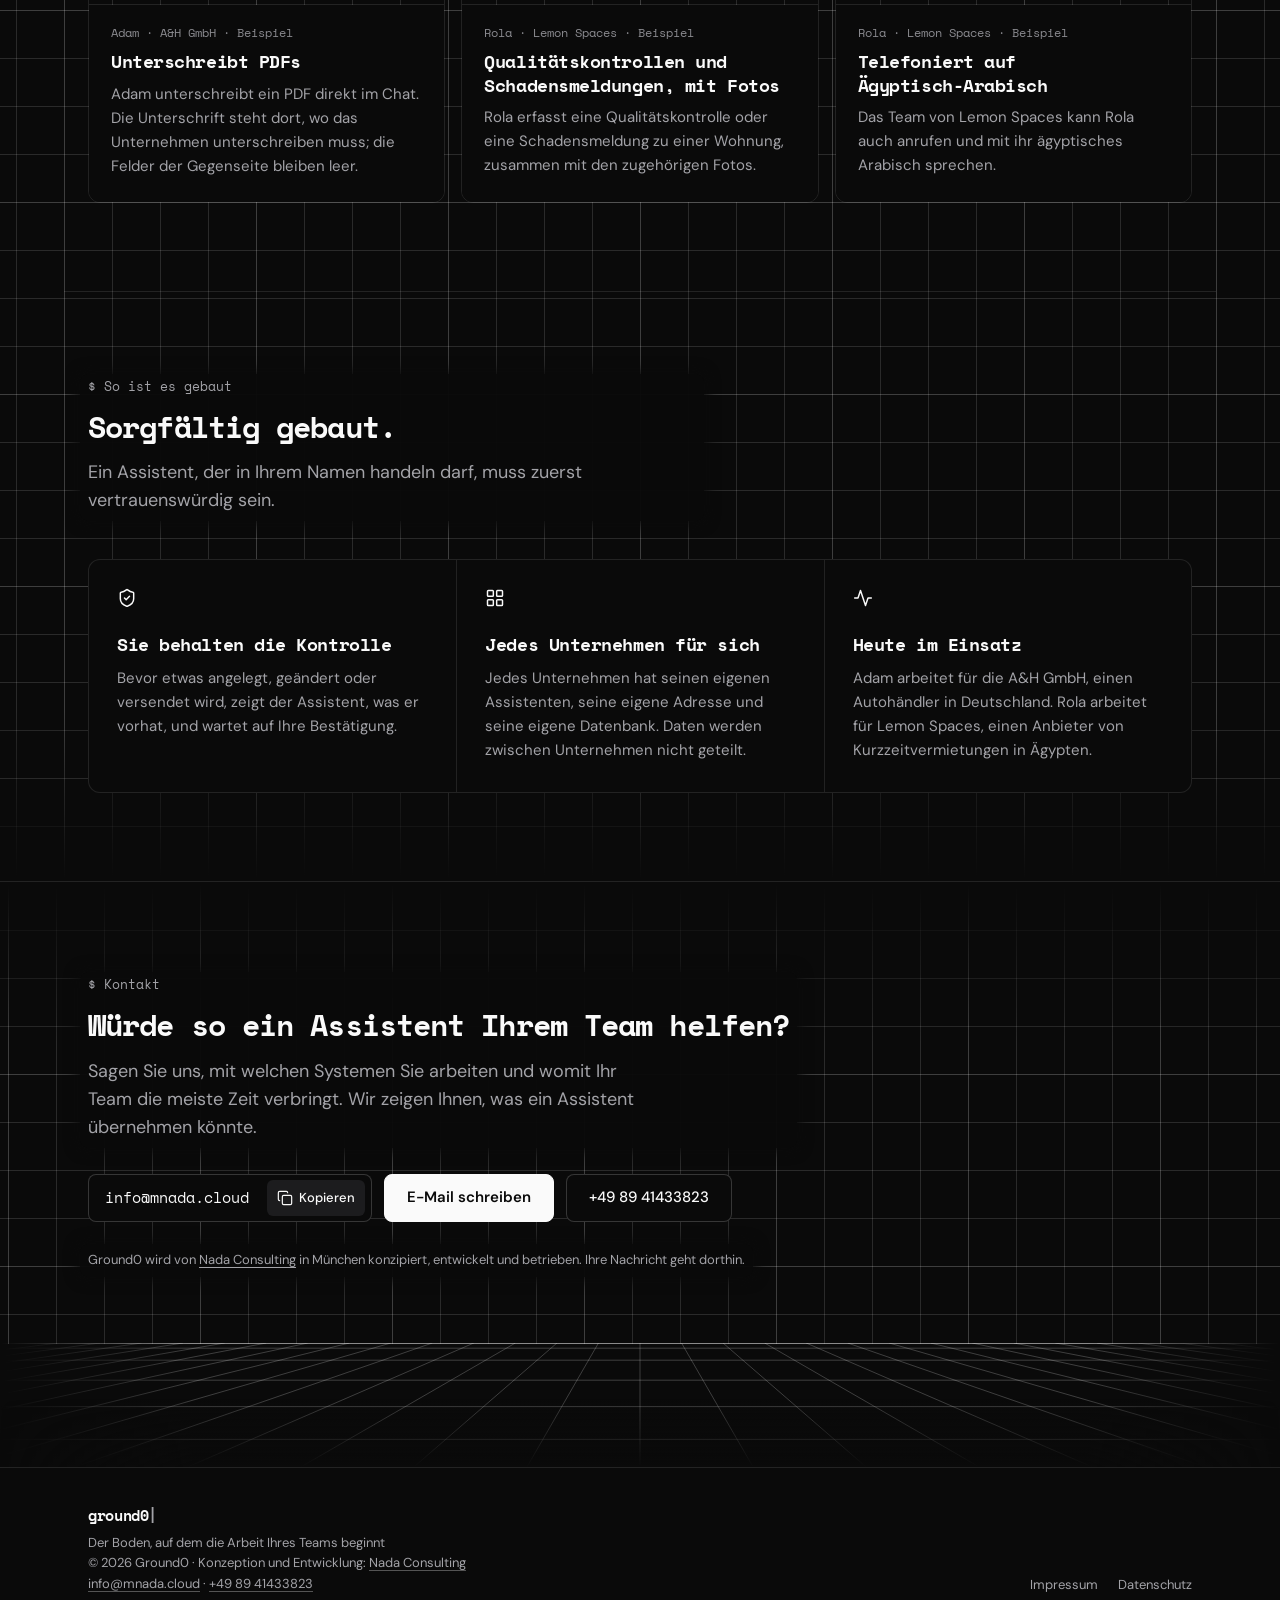
==== commit 73299453: "Roll: the list is named by its label; the pause button names all animations The roll is a tab stop w" ====
--- a/de/index.html
+++ b/de/index.html
@@ -40,19 +40,19 @@
   <nav class="nav" aria-label="Hauptnavigation"><a class="nl" href="#how">So funktioniert es</a><a class="nl" href="#what">Was sie können</a><span class="langs" role="group" aria-label="Sprache"><a href="../" hreflang="en" lang="en" aria-label="English">EN</a><i aria-hidden="true">·</i><b lang="de" aria-current="true">DE</b></span><a class="cta" href="#contact">Kontakt</a></nav>
 </div></header>
 <main id="main">
-<div class="gzh"><script>document.documentElement.classList.contains("js")&&document.currentScript.parentNode.classList.add("gzh-js")</script><div class="gzh-bg" aria-hidden="true"><div class="gzh-grid"></div><canvas class="gzh-fx"></canvas><div class="gzh-floor"><svg viewBox="0 0 1600 170" preserveAspectRatio="xMidYMin slice"><line class="gzh-hz" x1="0" y1="0.5" x2="1600" y2="0.5"/><line class="gzh-fl" x1="0" y1="6.5" x2="1600" y2="6.5"/><line class="gzh-fl" x1="0" y1="21.5" x2="1600" y2="21.5"/><line class="gzh-fl" x1="0" y1="46.5" x2="1600" y2="46.5"/><line class="gzh-fl" x1="0" y1="79.5" x2="1600" y2="79.5"/><line class="gzh-fl" x1="0" y1="120.5" x2="1600" y2="120.5"/><line class="gzh-fl" x1="0" y1="170.5" x2="1600" y2="170.5"/><line class="gzh-fl" x1="73.1" y1="0" x2="-1300" y2="170"/><line class="gzh-fl" x1="125" y1="0" x2="-1150" y2="170"/><line class="gzh-fl" x1="176.9" y1="0" x2="-1000" y2="170"/><line class="gzh-fl" x1="228.8" y1="0" x2="-850" y2="170"/><line class="gzh-fl" x1="280.8" y1="0" x2="-700" y2="170"/><line class="gzh-fl" x1="332.7" y1="0" x2="-550" y2="170"/><line class="gzh-fl" x1="384.6" y1="0" x2="-400" y2="170"/><line class="gzh-fl" x1="436.5" y1="0" x2="-250" y2="170"/><line class="gzh-fl" x1="488.5" y1="0" x2="-100" y2="170"/><line class="gzh-fl" x1="540.4" y1="0" x2="50" y2="170"/><line class="gzh-fl" x1="592.3" y1="0" x2="200" y2="170"/><line class="gzh-fl" x1="644.2" y1="0" x2="350" y2="170"/><line class="gzh-fl" x1="696.2" y1="0" x2="500" y2="170"/><line class="gzh-fl" x1="748.1" y1="0" x2="650" y2="170"/><line class="gzh-fl" x1="800" y1="0" x2="800" y2="170"/><line class="gzh-fl" x1="851.9" y1="0" x2="950" y2="170"/><line class="gzh-fl" x1="903.8" y1="0" x2="1100" y2="170"/><line class="gzh-fl" x1="955.8" y1="0" x2="1250" y2="170"/><line class="gzh-fl" x1="1007.7" y1="0" x2="1400" y2="170"/><line class="gzh-fl" x1="1059.6" y1="0" x2="1550" y2="170"/><line class="gzh-fl" x1="1111.5" y1="0" x2="1700" y2="170"/><line class="gzh-fl" x1="1163.5" y1="0" x2="1850" y2="170"/><line class="gzh-fl" x1="1215.4" y1="0" x2="2000" y2="170"/><line class="gzh-fl" x1="1267.3" y1="0" x2="2150" y2="170"/><line class="gzh-fl" x1="1319.2" y1="0" x2="2300" y2="170"/><line class="gzh-fl" x1="1371.2" y1="0" x2="2450" y2="170"/><line class="gzh-fl" x1="1423.1" y1="0" x2="2600" y2="170"/><line class="gzh-fl" x1="1475" y1="0" x2="2750" y2="170"/><line class="gzh-fl" x1="1526.9" y1="0" x2="2900" y2="170"/></svg><i class="gzh-scan"></i></div></div><div class="gzh-in"><div class="gzh-copy"><span class="gzh-eyebrow gzh-rise gzh-n1">KI-Assistenten für Unternehmen</span><h1 class="gzh-h1 gzh-rise gzh-n2">Ein Kollege, der Ihr Geschäft kennt.</h1><p class="gzh-lead gzh-rise gzh-n3">Ihr Unternehmen bekommt einen eigenen Assistenten unter eigener Adresse. Ihr Team fragt in normaler Sprache. Er antwortet aus Ihren Systemen und ändert nichts, bevor jemand bestätigt.</p><div class="gzh-acts gzh-rise gzh-n4"><a class="gzh-cta" href="#contact">Kontakt aufnehmen</a><a class="gzh-more" href="#how">So funktioniert es<svg class="gzh-i" viewBox="0 0 24 24" aria-hidden="true"><path d="M5 12h14"/><path d="m12 5 7 7-7 7"/></svg></a></div><div class="gzh-proof gzh-rise gzh-n5"><span class="gzh-proof-l">Heute im Einsatz</span>
+<div class="gzh"><script>document.documentElement.classList.contains("js")&&document.currentScript.parentNode.classList.add("gzh-js")</script><div class="gzh-bg" aria-hidden="true"><div class="gzh-grid"></div><canvas class="gzh-fx"></canvas><div class="gzh-floor"><svg viewBox="0 0 1600 170" preserveAspectRatio="xMidYMin slice"><line class="gzh-hz" x1="0" y1="0.5" x2="1600" y2="0.5"/><line class="gzh-fl" x1="0" y1="6.5" x2="1600" y2="6.5"/><line class="gzh-fl" x1="0" y1="21.5" x2="1600" y2="21.5"/><line class="gzh-fl" x1="0" y1="46.5" x2="1600" y2="46.5"/><line class="gzh-fl" x1="0" y1="79.5" x2="1600" y2="79.5"/><line class="gzh-fl" x1="0" y1="120.5" x2="1600" y2="120.5"/><line class="gzh-fl" x1="0" y1="170.5" x2="1600" y2="170.5"/><line class="gzh-fl" x1="73.1" y1="0" x2="-1300" y2="170"/><line class="gzh-fl" x1="125" y1="0" x2="-1150" y2="170"/><line class="gzh-fl" x1="176.9" y1="0" x2="-1000" y2="170"/><line class="gzh-fl" x1="228.8" y1="0" x2="-850" y2="170"/><line class="gzh-fl" x1="280.8" y1="0" x2="-700" y2="170"/><line class="gzh-fl" x1="332.7" y1="0" x2="-550" y2="170"/><line class="gzh-fl" x1="384.6" y1="0" x2="-400" y2="170"/><line class="gzh-fl" x1="436.5" y1="0" x2="-250" y2="170"/><line class="gzh-fl" x1="488.5" y1="0" x2="-100" y2="170"/><line class="gzh-fl" x1="540.4" y1="0" x2="50" y2="170"/><line class="gzh-fl" x1="592.3" y1="0" x2="200" y2="170"/><line class="gzh-fl" x1="644.2" y1="0" x2="350" y2="170"/><line class="gzh-fl" x1="696.2" y1="0" x2="500" y2="170"/><line class="gzh-fl" x1="748.1" y1="0" x2="650" y2="170"/><line class="gzh-fl" x1="800" y1="0" x2="800" y2="170"/><line class="gzh-fl" x1="851.9" y1="0" x2="950" y2="170"/><line class="gzh-fl" x1="903.8" y1="0" x2="1100" y2="170"/><line class="gzh-fl" x1="955.8" y1="0" x2="1250" y2="170"/><line class="gzh-fl" x1="1007.7" y1="0" x2="1400" y2="170"/><line class="gzh-fl" x1="1059.6" y1="0" x2="1550" y2="170"/><line class="gzh-fl" x1="1111.5" y1="0" x2="1700" y2="170"/><line class="gzh-fl" x1="1163.5" y1="0" x2="1850" y2="170"/><line class="gzh-fl" x1="1215.4" y1="0" x2="2000" y2="170"/><line class="gzh-fl" x1="1267.3" y1="0" x2="2150" y2="170"/><line class="gzh-fl" x1="1319.2" y1="0" x2="2300" y2="170"/><line class="gzh-fl" x1="1371.2" y1="0" x2="2450" y2="170"/><line class="gzh-fl" x1="1423.1" y1="0" x2="2600" y2="170"/><line class="gzh-fl" x1="1475" y1="0" x2="2750" y2="170"/><line class="gzh-fl" x1="1526.9" y1="0" x2="2900" y2="170"/></svg><i class="gzh-scan"></i></div></div><div class="gzh-in"><div class="gzh-copy"><span class="gzh-eyebrow gzh-rise gzh-n1">KI-Assistenten für Unternehmen</span><h1 class="gzh-h1 gzh-rise gzh-n2">Ein Kollege, der Ihr Geschäft kennt.</h1><p class="gzh-lead gzh-rise gzh-n3">Ihr Unternehmen bekommt einen eigenen Assistenten unter eigener Adresse. Ihr Team fragt in normaler Sprache. Er antwortet aus Ihren Systemen und ändert nichts, bevor jemand bestätigt.</p><div class="gzh-acts gzh-rise gzh-n4"><a class="gzh-cta" href="#contact">Kontakt aufnehmen</a><a class="gzh-more" href="#how">So funktioniert es<svg class="gzh-i" viewBox="0 0 24 24" aria-hidden="true"><path d="M5 12h14"/><path d="m12 5 7 7-7 7"/></svg></a></div><div class="gzh-proof gzh-rise gzh-n5"><span class="gzh-proof-l" id="gzh-roll-label">Heute im Einsatz</span>
 <!-- The roll of assistants. Each "gzh-lockup" with role="listitem" below is one company: its mark (30px high), the
      assistant's name, the company's name. To add a company, add one more such line above the dashed "gzh-open" entry,
      here and in index.html, and give any id inside its mark a name of its own. Nothing else changes: the small
      script after the list repeats it to fill the strip, and the speed stays the same however many there are.
      The open slot comes round once after every three or more companies: while there are fewer than three, the
      script lets the companies go round again before it. -->
-<div class="gzh-roll" role="list"><div class="gzh-roll-view"><div class="gzh-roll-track">
+<div class="gzh-roll" role="list" aria-labelledby="gzh-roll-label"><div class="gzh-roll-view"><div class="gzh-roll-track">
 <div class="gzh-lockup" role="listitem"><span class="gzh-plate"><svg viewBox="183 386 1236 695" width="32" height="18" aria-hidden="true"><defs><linearGradient id="gzh-ah-g1" gradientUnits="userSpaceOnUse" x1="0" x2="0" y1="392" y2="1207"><stop offset="0" stop-color="#0DA2E1"/><stop offset="1" stop-color="#2E2483"/></linearGradient></defs><path fill="url(#gzh-ah-g1)" d="M204 1079L201 1078L214 1053L217 1039L223 1030L240 987L243 978L242 976L245 976L246 972L247 972L252 954L254 955L253 953L283 882L285 874L288 872L289 864L296 853L304 831L305 824L306 823L305 825L307 824L311 816L312 809L317 800L354 711L357 699L371 671L372 663L375 659L378 648L390 624L396 606L400 600L451 600L452 607L442 626L430 660L426 665L409 707L404 723L401 728L380 776L372 797L371 805L369 803L370 806L363 823L358 831L346 864L342 867L340 878L337 879L326 911L329 910L330 909L328 908L335 904L336 900L339 900L345 889L351 887L363 875L372 870L370 868L374 867L385 858L387 853L392 852L409 836L428 825L443 812L483 787L480 784L490 784L508 772L538 756L552 751L572 739L580 738L589 733L628 719L628 713L626 717L624 704L610 672L610 669L608 669L598 641L595 638L595 633L593 635L592 627L579 594L537 497L511 461L508 462L505 457L495 448L492 448L488 441L478 433L453 420L407 417L407 395L429 394L550 394L595 396L643 412L657 421L658 419L660 420L659 422L662 421L664 426L673 432L679 433L680 436L677 434L679 437L684 440L699 456L702 458L704 457L705 464L715 475L733 504L734 505L736 503L737 511L746 527L772 580L802 672L804 680L807 679L806 683L888 680L959 683L1012 691L1049 702L1045 687L1013 614L1006 593L1004 597L1003 586L995 570L993 570L991 561L977 525L972 518L959 483L949 465L933 445L913 430L899 424L872 417L836 415L832 414L834 408L834 402L836 394L1013 396L1060 409L1084 422L1106 438L1108 437L1147 477L1162 504L1166 507L1168 516L1217 632L1217 635L1220 636L1228 661L1260 733L1265 750L1272 761L1277 778L1279 778L1279 782L1291 809L1292 814L1295 816L1297 825L1301 830L1302 838L1313 865L1317 869L1317 874L1319 874L1320 881L1322 881L1325 893L1327 892L1328 901L1351 952L1357 971L1359 970L1398 1069L1306 1070L1281 1067L1259 1060L1235 1047L1200 1020L1180 998L1180 995L1178 997L1177 992L1158 960L1157 952L1150 932L1148 934L1146 924L1138 910L1139 907L1115 855L1114 846L1110 837L1107 836L1109 836L1108 834L1102 822L1103 821L1099 816L1094 802L1092 803L1091 793L1077 761L1071 754L1051 749L1052 747L1024 742L1024 740L1016 740L1007 737L970 731L918 726L865 724L791 729L742 736L705 743L630 766L622 771L619 770L596 779L597 781L586 783L581 788L562 794L556 800L550 801L550 803L510 823L490 836L491 838L486 838L476 847L458 858L448 868L442 871L439 875L440 876L437 878L435 876L435 879L428 881L425 887L421 888L421 891L415 893L390 916L364 941L358 951L350 957L351 959L345 963L342 967L344 967L339 970L321 991L319 997L290 1034L286 1040L288 1040L284 1043L262 1079L204 1079ZM881 1074L849 1068L819 1053L795 1037L779 1019L772 1014L771 1009L768 1009L754 988L748 983L748 979L740 968L737 967L735 959L723 939L720 937L715 924L715 925L713 924L714 922L706 905L704 905L701 893L699 893L699 889L697 890L692 874L689 872L676 824L676 821L683 816L682 814L693 811L695 808L753 796L850 784L851 790L861 808L866 824L868 824L868 829L870 828L877 849L877 847L879 849L917 938L971 1074L946 1076L881 1074Z"/></svg></span><div class="gzh-names"><span class="gzh-assistant">Adam</span><span class="gzh-company">A&amp;H GmbH</span></div></div>
 <div class="gzh-lockup" role="listitem"><svg class="gzh-arch" viewBox="0 0 24 24" width="30" height="30" aria-hidden="true"><g transform="translate(4.323 0) scale(.01139) translate(-126 -60)"><defs><mask id="gzh-arch-m1" maskUnits="userSpaceOnUse" x="150" y="100" width="1300" height="620"><path d="M781 218.7C781 186.9 754.5 161.2 723 165.7A573 573 0 0 0 457.6 276.2C433.2 294.7 432.6 330.3 454.3 351.9L695.6 593.3C727.1 624.8 781 602.5 781 558ZM423.9 385.2C401.4 362.8 364.5 363.3 345.4 388.8A573 573 0 0 0 237.9 641C232.9 671.7 257.9 698 289 698L635.3 698C672.7 698 691.4 652.8 665 626.3ZM826 218.7C826 186.9 852.5 161.2 884 165.7A573 573 0 0 1 1149.4 276.2C1173.8 294.7 1174.4 330.3 1152.7 351.9L911.4 593.3C879.9 624.8 826 602.5 826 558ZM1183.1 385.2C1205.6 362.8 1242.5 363.3 1261.6 388.8A573 573 0 0 1 1369.1 641C1374.1 671.7 1349.1 698 1318 698L971.7 698C934.3 698 915.6 652.8 942 626.3Z" fill="#fff" stroke="#000" stroke-width="44"/></mask></defs><path d="M171.5 2167V735.3A628.25 628.25 0 0 1 1428 735.3V2167" fill="none" stroke="#EAC867" stroke-width="90"/><path d="M171.5 753H1428" stroke="#EAC867" stroke-width="60"/><rect x="150" y="100" width="1300" height="620" fill="#EAC867" mask="url(#gzh-arch-m1)"/><path d="M236.5 860.3C236.5 833.4 261.3 813.5 287.5 819.2L613 890.9C633.1 895.3 647.5 913.2 647.5 933.9L647.5 1991.2C647.5 2014 630.7 2033.4 608.1 2036.7L282.2 2084C258.1 2087.5 236.5 2068.8 236.5 2044.4ZM1369.5 860.3C1369.5 833.4 1344.7 813.5 1318.5 819.2L993 890.9C972.9 895.3 958.5 913.2 958.5 933.9L958.5 1991.2C958.5 2014 975.3 2033.4 997.9 2036.7L1323.8 2084C1347.9 2087.5 1369.5 2068.8 1369.5 2044.4Z" fill="#EAC867"/></g></svg><div class="gzh-names"><span class="gzh-assistant">Rola</span><span class="gzh-company">Lemon Spaces</span></div></div>
 <div class="gzh-lockup gzh-open" aria-hidden="true"><span class="gzh-plus"><svg class="gzh-i" viewBox="0 0 24 24" aria-hidden="true"><path d="M5 12h14"/><path d="M12 5v14"/></svg></span><div class="gzh-names gzh-addr"><span>ihrefirma</span><span>.ground0.io</span></div></div>
 </div></div></div><script>(function(t){if(!document.documentElement.classList.contains("js"))return;var o=t.querySelector(".gzh-open"),e=[].filter.call(t.children,function(x){return x!==o}),m=e.length,u,k,n,i,j;if(!m)return;function put(x,b){x=x.cloneNode(true);x.classList.add("gzh-roll-copy");x.removeAttribute("role");x.setAttribute("aria-hidden","true");[].forEach.call(x.querySelectorAll("[id]"),function(y){y.removeAttribute("id")});t.insertBefore(x,b)}for(i=m;i<3;i+=m)for(j=0;j<m;j++)put(e[j],o);u=[].slice.call(t.children);k=u.length;n=Math.ceil(2400/(110*k))+2;for(i=1;i<n;i++)for(j=0;j<k;j++)put(u[j],null);t.style.setProperty("--gzh-roll-n",n);t.style.setProperty("--gzh-roll-k",k);i=Math.ceil(u[1].getBoundingClientRect().right-u[0].getBoundingClientRect().left);if(i>0)t.style.setProperty("--gzh-roll-pair",i+"px")})(document.currentScript.previousElementSibling.querySelector(".gzh-roll-track"))</script>
-</div></div><div class="gzh-stage"><div class="gzh-wins"><div class="gzh-bar gzh-rise gzh-n3"><span class="gzh-eg">Beispielgespräche</span><span class="gzh-ctl"><span class="gzh-count" aria-live="polite"></span><button type="button" class="gzh-pause" aria-pressed="false" aria-label="Beispiele anhalten"><svg class="gzh-i" viewBox="0 0 24 24" aria-hidden="true"><path class="gzh-p-on" d="M9 5v14M15 5v14"/><path class="gzh-p-off" d="M8 5.5v13l10-6.5z"/></svg></button><button type="button" class="gzh-replay" aria-label="Beispiele von vorn abspielen" data-step="Nächster Schritt" data-step-label="Nächsten Schritt der Beispiele zeigen"><svg class="gzh-i" viewBox="0 0 24 24" aria-hidden="true"><path d="M21 12a9 9 0 1 1-9-9c2.52 0 4.93 1 6.74 2.74L21 8"/><path d="M21 3v5h-5"/></svg><span>Von vorn</span></button></span></div><div class="gzh-w gzh-w-a gzh-rise gzh-n2"><div class="gzh-float"><div class="gzh-win gzh-win-ah gzh-blank" data-play role="img" aria-label="Beispiel unter ah.ground0.io: Lena fragt Adam, den Assistenten der A&amp;H GmbH, welche Rechnungen von Autohaus Becker noch offen sind. Adam prüft Lexoffice und HubSpot, nennt drei offene Rechnungen, bereitet eine Zahlungserinnerung vor und sendet sie erst, nachdem Lena bestätigt hat."><div class="gzh-chrome"><span class="gzh-dots"><i></i><i></i><i></i></span><span class="gzh-url"><svg class="gzh-i" viewBox="0 0 24 24" aria-hidden="true"><rect width="18" height="11" x="3" y="11" rx="2" ry="2"/><path d="M7 11V7a5 5 0 0 1 10 0v4"/></svg><span><b>ah</b>.ground0.io</span></span></div><div class="gzh-head"><div class="gzh-lockup"><span class="gzh-plate"><svg viewBox="183 386 1236 695" width="32" height="18" aria-hidden="true"><defs><linearGradient id="gzh-ah-g2" gradientUnits="userSpaceOnUse" x1="0" x2="0" y1="392" y2="1207"><stop offset="0" stop-color="#0DA2E1"/><stop offset="1" stop-color="#2E2483"/></linearGradient></defs><path fill="url(#gzh-ah-g2)" d="M204 1079L201 1078L214 1053L217 1039L223 1030L240 987L243 978L242 976L245 976L246 972L247 972L252 954L254 955L253 953L283 882L285 874L288 872L289 864L296 853L304 831L305 824L306 823L305 825L307 824L311 816L312 809L317 800L354 711L357 699L371 671L372 663L375 659L378 648L390 624L396 606L400 600L451 600L452 607L442 626L430 660L426 665L409 707L404 723L401 728L380 776L372 797L371 805L369 803L370 806L363 823L358 831L346 864L342 867L340 878L337 879L326 911L329 910L330 909L328 908L335 904L336 900L339 900L345 889L351 887L363 875L372 870L370 868L374 867L385 858L387 853L392 852L409 836L428 825L443 812L483 787L480 784L490 784L508 772L538 756L552 751L572 739L580 738L589 733L628 719L628 713L626 717L624 704L610 672L610 669L608 669L598 641L595 638L595 633L593 635L592 627L579 594L537 497L511 461L508 462L505 457L495 448L492 448L488 441L478 433L453 420L407 417L407 395L429 394L550 394L595 396L643 412L657 421L658 419L660 420L659 422L662 421L664 426L673 432L679 433L680 436L677 434L679 437L684 440L699 456L702 458L704 457L705 464L715 475L733 504L734 505L736 503L737 511L746 527L772 580L802 672L804 680L807 679L806 683L888 680L959 683L1012 691L1049 702L1045 687L1013 614L1006 593L1004 597L1003 586L995 570L993 570L991 561L977 525L972 518L959 483L949 465L933 445L913 430L899 424L872 417L836 415L832 414L834 408L834 402L836 394L1013 396L1060 409L1084 422L1106 438L1108 437L1147 477L1162 504L1166 507L1168 516L1217 632L1217 635L1220 636L1228 661L1260 733L1265 750L1272 761L1277 778L1279 778L1279 782L1291 809L1292 814L1295 816L1297 825L1301 830L1302 838L1313 865L1317 869L1317 874L1319 874L1320 881L1322 881L1325 893L1327 892L1328 901L1351 952L1357 971L1359 970L1398 1069L1306 1070L1281 1067L1259 1060L1235 1047L1200 1020L1180 998L1180 995L1178 997L1177 992L1158 960L1157 952L1150 932L1148 934L1146 924L1138 910L1139 907L1115 855L1114 846L1110 837L1107 836L1109 836L1108 834L1102 822L1103 821L1099 816L1094 802L1092 803L1091 793L1077 761L1071 754L1051 749L1052 747L1024 742L1024 740L1016 740L1007 737L970 731L918 726L865 724L791 729L742 736L705 743L630 766L622 771L619 770L596 779L597 781L586 783L581 788L562 794L556 800L550 801L550 803L510 823L490 836L491 838L486 838L476 847L458 858L448 868L442 871L439 875L440 876L437 878L435 876L435 879L428 881L425 887L421 888L421 891L415 893L390 916L364 941L358 951L350 957L351 959L345 963L342 967L344 967L339 970L321 991L319 997L290 1034L286 1040L288 1040L284 1043L262 1079L204 1079ZM881 1074L849 1068L819 1053L795 1037L779 1019L772 1014L771 1009L768 1009L754 988L748 983L748 979L740 968L737 967L735 959L723 939L720 937L715 924L715 925L713 924L714 922L706 905L704 905L701 893L699 893L699 889L697 890L692 874L689 872L676 824L676 821L683 816L682 814L693 811L695 808L753 796L850 784L851 790L861 808L866 824L868 824L868 829L870 828L877 849L877 847L879 849L917 938L971 1074L946 1076L881 1074Z"/></svg></span><div class="gzh-names"><span class="gzh-assistant">Adam</span><span class="gzh-company">A&amp;H GmbH</span></div></div><span class="gzh-head-ico"><svg class="gzh-i" viewBox="0 0 24 24" aria-hidden="true"><path d="M12 3H5a2 2 0 0 0-2 2v14a2 2 0 0 0 2 2h14a2 2 0 0 0 2-2v-7"/><path d="M18.375 2.625a1 1 0 0 1 3 3l-9.013 9.014a2 2 0 0 1-.853.505l-2.873.84a.5.5 0 0 1-.62-.62l.84-2.873a2 2 0 0 1 .506-.852z"/></svg></span></div><div class="gzh-thread" lang="de"><div class="gzh-empty"><p class="gzh-greet">Guten Morgen, Lena</p><p class="gzh-hint">Fragen zu Rechnungen, Kontakten und Fahrzeugen</p></div><div class="gzh-col"><div class="gzh-u" data-k="q1"><div class="gzh-bubble">Welche Rechnungen von Autohaus Becker sind noch offen?</div></div><div class="gzh-b"><div class="gzh-work" data-k="w1" data-st="done" data-one="Schritt" data-many="Schritte"><div class="gzh-think"><i class="gzh-spin"></i><span class="gzh-glint">Denkt nach…</span></div><div class="gzh-sum"><svg class="gzh-i" viewBox="0 0 24 24" aria-hidden="true"><path d="m9 18 6-6-6-6"/></svg><span><b class="gzh-s-run">Arbeitet</b><b class="gzh-s-done">Lexoffice und HubSpot geprüft</b><span class="gzh-meta">2 Schritte · 4 s</span></span></div><div class="gzh-fold"><div class="gzh-steps"><div class="gzh-steps-in"><div class="gzh-step" data-k="s1" data-st="done"><i class="gzh-spin"></i><svg class="gzh-i" viewBox="0 0 24 24" aria-hidden="true"><path d="M20 6 9 17l-5-5"/></svg><span class="gzh-what"><span class="gzh-tool">Lexoffice</span> · <span class="gzh-live-t gzh-glint">Sucht Rechnungen…</span><span class="gzh-done-t">3 offene Rechnungen</span></span><span class="gzh-t">2 s</span></div><div class="gzh-step" data-k="s2" data-st="done"><i class="gzh-spin"></i><svg class="gzh-i" viewBox="0 0 24 24" aria-hidden="true"><path d="M20 6 9 17l-5-5"/></svg><span class="gzh-what"><span class="gzh-tool">HubSpot</span> · <span class="gzh-live-t gzh-glint">Sucht den Kontakt…</span><span class="gzh-done-t">Kontakt gefunden</span></span><span class="gzh-t">2 s</span></div></div></div></div></div><p class="gzh-prose" data-k="a1">Drei Rechnungen sind offen, zusammen <strong>4.820&nbsp;€</strong>.</p><div class="gzh-rows" data-k="r1"><div class="gzh-r"><div class="gzh-l1"><span class="gzh-code">2026-0418</span><span class="gzh-end">2.150&nbsp;€</span></div><div class="gzh-l2"><span class="gzh-st gzh-bad">21 Tage überfällig</span></div></div><div class="gzh-r"><div class="gzh-l1"><span class="gzh-code">2026-0431</span><span class="gzh-end">1.480&nbsp;€</span></div><div class="gzh-l2"><span class="gzh-st gzh-warn">Fällig in 3 Tagen</span></div></div><div class="gzh-r"><div class="gzh-l1"><span class="gzh-code">2026-0440</span><span class="gzh-end">1.190&nbsp;€</span></div><div class="gzh-l2"><span class="gzh-st gzh-ok">Fällig in 12 Tagen</span></div></div></div></div><div class="gzh-u" data-k="q2"><div class="gzh-bubble">Bitte eine Zahlungserinnerung für die älteste.</div></div><div class="gzh-b"><div class="gzh-work" data-k="w2" data-st="done" data-one="Schritt" data-many="Schritte"><div class="gzh-think"><i class="gzh-spin"></i><span class="gzh-glint">Denkt nach…</span></div><div class="gzh-sum"><svg class="gzh-i" viewBox="0 0 24 24" aria-hidden="true"><path d="m9 18 6-6-6-6"/></svg><span><b class="gzh-s-run">Arbeitet</b><b class="gzh-s-wait">Wartet auf Bestätigung</b><b class="gzh-s-done">Erinnerung gesendet</b><span class="gzh-meta">2 Schritte · 3 s</span></span></div><div class="gzh-fold"><div class="gzh-steps"><div class="gzh-steps-in"><div class="gzh-step" data-k="s3" data-st="done"><i class="gzh-spin"></i><svg class="gzh-i" viewBox="0 0 24 24" aria-hidden="true"><path d="M20 6 9 17l-5-5"/></svg><span class="gzh-what"><span class="gzh-tool">Gmail</span> · <span class="gzh-live-t gzh-glint">Bereitet Entwurf vor…</span><span class="gzh-done-t">Entwurf vorbereitet</span></span><span class="gzh-t">2 s</span></div></div></div></div></div><div class="gzh-card" data-k="c" data-st="ready"><div class="gzh-hd"><div class="gzh-draft">Entwurf · nicht gesendet</div><div class="gzh-title">Zahlungserinnerung senden</div></div><dl><dt>An</dt><dd>Autohaus Becker, Buchhaltung</dd><dt>Betreff</dt><dd>Zahlungserinnerung <span class="gzh-code">2026-0418</span></dd></dl><p class="gzh-says">Gesendet wird erst nach Bestätigung.</p><div class="gzh-ft"><span class="gzh-btn">Abbrechen</span><span class="gzh-btn gzh-primary">Bestätigen</span></div></div><div class="gzh-receipt" data-k="rc"><svg class="gzh-i" viewBox="0 0 24 24" aria-hidden="true"><path d="M20 6 9 17l-5-5"/></svg><b>Erinnerung gesendet</b><span class="gzh-rt">Bestätigt von Lena Krüger · 09:42</span></div></div></div></div><div class="gzh-dock"><div class="gzh-composer" data-st="idle"><span class="gzh-ib"><svg class="gzh-i" viewBox="0 0 24 24" aria-hidden="true"><path d="M5 12h14"/><path d="M12 5v14"/></svg></span><span class="gzh-input"><span class="gzh-ph">Nachricht an Adam</span><span class="gzh-typed"></span><i class="gzh-caret"></i></span><span class="gzh-send"><svg class="gzh-i" viewBox="0 0 24 24" aria-hidden="true"><path d="m5 12 7-7 7 7"/><path d="M12 19V5"/></svg><i></i></span></div></div></div></div></div><div class="gzh-w gzh-w-b gzh-rise gzh-n4"><div class="gzh-float"><div class="gzh-win gzh-win-ls gzh-blank" data-play role="img" aria-label="Beispiel auf Englisch unter lemonspaces.ground0.io: Mona fragt Rola, die Assistentin von Lemon Spaces, wer heute anreist und ob die Wohnungen bereit sind. Rola prüft die Reservierungen und die Qualitätskontrollen und nennt zwei Wohnungen, die noch nicht bereit sind. Danach bittet Mona auf Arabisch um eine Notiz zur Wohnung ZM-107; Rola bereitet sie vor und speichert sie erst nach Monas Bestätigung."><div class="gzh-chrome"><span class="gzh-dots"><i></i><i></i><i></i></span><span class="gzh-url"><svg class="gzh-i" viewBox="0 0 24 24" aria-hidden="true"><rect width="18" height="11" x="3" y="11" rx="2" ry="2"/><path d="M7 11V7a5 5 0 0 1 10 0v4"/></svg><span><b>lemonspaces</b>.ground0.io</span></span></div><div class="gzh-head"><div class="gzh-lockup"><svg class="gzh-arch" viewBox="0 0 24 24" width="30" height="30" aria-hidden="true"><rect width="24" height="24" rx="5.5" fill="#271d1d"/><g transform="translate(2.4 2.4) scale(.8)"><g transform="translate(4.323 0) scale(.01139) translate(-126 -60)"><defs><mask id="gzh-arch-m2" maskUnits="userSpaceOnUse" x="150" y="100" width="1300" height="620"><path d="M781 218.7C781 186.9 754.5 161.2 723 165.7A573 573 0 0 0 457.6 276.2C433.2 294.7 432.6 330.3 454.3 351.9L695.6 593.3C727.1 624.8 781 602.5 781 558ZM423.9 385.2C401.4 362.8 364.5 363.3 345.4 388.8A573 573 0 0 0 237.9 641C232.9 671.7 257.9 698 289 698L635.3 698C672.7 698 691.4 652.8 665 626.3ZM826 218.7C826 186.9 852.5 161.2 884 165.7A573 573 0 0 1 1149.4 276.2C1173.8 294.7 1174.4 330.3 1152.7 351.9L911.4 593.3C879.9 624.8 826 602.5 826 558ZM1183.1 385.2C1205.6 362.8 1242.5 363.3 1261.6 388.8A573 573 0 0 1 1369.1 641C1374.1 671.7 1349.1 698 1318 698L971.7 698C934.3 698 915.6 652.8 942 626.3Z" fill="#fff" stroke="#000" stroke-width="44"/></mask></defs><path d="M171.5 2167V735.3A628.25 628.25 0 0 1 1428 735.3V2167" fill="none" stroke="#EAC867" stroke-width="90"/><path d="M171.5 753H1428" stroke="#EAC867" stroke-width="60"/><rect x="150" y="100" width="1300" height="620" fill="#EAC867" mask="url(#gzh-arch-m2)"/><path d="M236.5 860.3C236.5 833.4 261.3 813.5 287.5 819.2L613 890.9C633.1 895.3 647.5 913.2 647.5 933.9L647.5 1991.2C647.5 2014 630.7 2033.4 608.1 2036.7L282.2 2084C258.1 2087.5 236.5 2068.8 236.5 2044.4ZM1369.5 860.3C1369.5 833.4 1344.7 813.5 1318.5 819.2L993 890.9C972.9 895.3 958.5 913.2 958.5 933.9L958.5 1991.2C958.5 2014 975.3 2033.4 997.9 2036.7L1323.8 2084C1347.9 2087.5 1369.5 2068.8 1369.5 2044.4Z" fill="#EAC867"/></g></g></svg><div class="gzh-names"><span class="gzh-assistant">Rola</span><span class="gzh-company">Lemon Spaces</span></div></div><span class="gzh-head-ico"><svg class="gzh-i" viewBox="0 0 24 24" aria-hidden="true"><path d="M12 3H5a2 2 0 0 0-2 2v14a2 2 0 0 0 2 2h14a2 2 0 0 0 2-2v-7"/><path d="M18.375 2.625a1 1 0 0 1 3 3l-9.013 9.014a2 2 0 0 1-.853.505l-2.873.84a.5.5 0 0 1-.62-.62l.84-2.873a2 2 0 0 1 .506-.852z"/></svg></span></div><div class="gzh-thread" lang="en"><div class="gzh-empty"><p class="gzh-greet">Good afternoon, Mona</p><p class="gzh-hint">Ask Rola about listings, reservations and guests</p></div><div class="gzh-col"><div class="gzh-u" data-k="q1"><div class="gzh-bubble">Who arrives today, and are their units ready?</div></div><div class="gzh-b"><div class="gzh-work" data-k="w1" data-st="done" data-one="step" data-many="steps"><div class="gzh-think"><i class="gzh-spin"></i><span class="gzh-glint">Thinking…</span></div><div class="gzh-sum"><svg class="gzh-i" viewBox="0 0 24 24" aria-hidden="true"><path d="m9 18 6-6-6-6"/></svg><span><b class="gzh-s-run">Working</b><b class="gzh-s-done">Checked arrivals and quality checks</b><span class="gzh-meta">2 steps · 4 s</span></span></div><div class="gzh-fold"><div class="gzh-steps"><div class="gzh-steps-in"><div class="gzh-step" data-k="s1" data-st="done"><i class="gzh-spin"></i><svg class="gzh-i" viewBox="0 0 24 24" aria-hidden="true"><path d="M20 6 9 17l-5-5"/></svg><span class="gzh-what"><span class="gzh-tool">Reservations</span> · <span class="gzh-live-t gzh-glint">Checking today…</span><span class="gzh-done-t">4 arrivals today</span></span><span class="gzh-t">2 s</span></div><div class="gzh-step" data-k="s2" data-st="done"><i class="gzh-spin"></i><svg class="gzh-i" viewBox="0 0 24 24" aria-hidden="true"><path d="M20 6 9 17l-5-5"/></svg><span class="gzh-what"><span class="gzh-tool">Quality checks</span> · <span class="gzh-live-t gzh-glint">Checking 4 units…</span><span class="gzh-done-t">2 units not ready</span></span><span class="gzh-t">2 s</span></div></div></div></div></div><p class="gzh-prose" data-k="a1"><strong>Four arrivals today.</strong> Two units are not ready yet.</p><div class="gzh-rows" data-k="r1"><div class="gzh-r"><div class="gzh-l1"><span>Zamalek 1BR</span><span class="gzh-end gzh-soft">arrives 20:00</span></div><div class="gzh-l2"><span class="gzh-code">ZM-107</span><i>·</i><span class="gzh-st gzh-bad">Blocked</span></div></div><div class="gzh-r"><div class="gzh-l1"><span>Maadi Garden Studio</span><span class="gzh-end gzh-soft">arrives 15:00</span></div><div class="gzh-l2"><span class="gzh-code">MD-011</span><i>·</i><span class="gzh-st gzh-warn">Needs attention</span></div></div></div></div><div class="gzh-u" data-k="q2"><div class="gzh-bubble" lang="ar" dir="rtl">محتاجين ملاحظة على <span class="gzh-code">ZM-107</span>: الضيف الجاي هيوصل الساعة 8 بالليل.</div></div><div class="gzh-b"><div class="gzh-work" data-k="w2" data-st="done" data-one="step" data-many="steps"><div class="gzh-think"><i class="gzh-spin"></i><span class="gzh-glint">Thinking…</span></div><div class="gzh-sum"><svg class="gzh-i" viewBox="0 0 24 24" aria-hidden="true"><path d="m9 18 6-6-6-6"/></svg><span><b class="gzh-s-run">Working</b><b class="gzh-s-wait">Waiting for confirmation</b><b class="gzh-s-done">Saved the note</b><span class="gzh-meta">3 steps · 3 s</span></span></div><div class="gzh-fold"><div class="gzh-steps"><div class="gzh-steps-in"><div class="gzh-step" data-k="s3" data-st="done"><i class="gzh-spin"></i><svg class="gzh-i" viewBox="0 0 24 24" aria-hidden="true"><path d="M20 6 9 17l-5-5"/></svg><span class="gzh-what"><span class="gzh-tool">Units</span> · <span class="gzh-live-t gzh-glint">Looking up the unit…</span><span class="gzh-done-t">Found <span class="gzh-code">ZM-107</span></span></span><span class="gzh-t">1 s</span></div><div class="gzh-step" data-k="s4" data-st="done"><i class="gzh-spin"></i><svg class="gzh-i" viewBox="0 0 24 24" aria-hidden="true"><path d="M20 6 9 17l-5-5"/></svg><span class="gzh-what"><span class="gzh-tool">Units</span> · <span class="gzh-live-t gzh-glint">Preparing the note…</span><span class="gzh-done-t">Note prepared, not saved</span></span><span class="gzh-t">1 s</span></div></div></div></div></div><div class="gzh-card" data-k="c" data-st="ready"><div class="gzh-hd"><div class="gzh-draft">Draft · not saved</div><div class="gzh-title">Add a note to <span class="gzh-code">ZM-107</span></div></div><dl><dt>Unit</dt><dd>Zamalek 1BR</dd><dt>Note</dt><dd>Next guest arrives at 20:00.</dd></dl><p class="gzh-says">Nothing is saved until you confirm.</p><div class="gzh-ft"><span class="gzh-btn">Cancel</span><span class="gzh-btn gzh-primary">Confirm</span></div></div><div class="gzh-receipt" data-k="rc"><svg class="gzh-i" viewBox="0 0 24 24" aria-hidden="true"><path d="M20 6 9 17l-5-5"/></svg><b>Note added to <span class="gzh-code">ZM-107</span></b><span class="gzh-rt">Confirmed by Mona Adel · 14:12</span></div></div></div></div><div class="gzh-dock"><div class="gzh-composer" data-st="idle"><span class="gzh-ib"><svg class="gzh-i" viewBox="0 0 24 24" aria-hidden="true"><path d="M5 12h14"/><path d="M12 5v14"/></svg></span><span class="gzh-input"><span class="gzh-ph">Message Rola</span><span class="gzh-typed"></span><i class="gzh-caret"></i></span><span class="gzh-send"><svg class="gzh-i" viewBox="0 0 24 24" aria-hidden="true"><path d="m5 12 7-7 7 7"/><path d="M12 19V5"/></svg><i></i></span></div></div></div></div></div><p class="gzh-note gzh-rise gzh-n5">In der Sprache des jeweiligen Teams: <span>Adam auf Deutsch, Rola auf Englisch und Arabisch.</span></p></div><div class="gzh-slot gzh-rise gzh-n6"><div class="gzh-chrome"><span class="gzh-dots" aria-hidden="true"><i></i><i></i><i></i></span><span class="gzh-url"><span><b>ihrefirma</b>.ground0.io</span></span></div><div class="gzh-slot-body"><span class="gzh-plus" aria-hidden="true"><svg class="gzh-i" viewBox="0 0 24 24" aria-hidden="true"><path d="M5 12h14"/><path d="M12 5v14"/></svg></span><span><b>Ihr Assistent:</b> Ihr Name, Ihr Logo, Ihre Farben, Ihre Systeme</span></div></div></div></div></div>
+</div></div><div class="gzh-stage"><div class="gzh-wins"><div class="gzh-bar gzh-rise gzh-n3"><span class="gzh-eg">Beispielgespräche</span><span class="gzh-ctl"><span class="gzh-count" aria-live="polite"></span><button type="button" class="gzh-pause" aria-pressed="false" aria-label="Animationen anhalten"><svg class="gzh-i" viewBox="0 0 24 24" aria-hidden="true"><path class="gzh-p-on" d="M9 5v14M15 5v14"/><path class="gzh-p-off" d="M8 5.5v13l10-6.5z"/></svg></button><button type="button" class="gzh-replay" aria-label="Beispiele von vorn abspielen" data-step="Nächster Schritt" data-step-label="Nächsten Schritt der Beispiele zeigen"><svg class="gzh-i" viewBox="0 0 24 24" aria-hidden="true"><path d="M21 12a9 9 0 1 1-9-9c2.52 0 4.93 1 6.74 2.74L21 8"/><path d="M21 3v5h-5"/></svg><span>Von vorn</span></button></span></div><div class="gzh-w gzh-w-a gzh-rise gzh-n2"><div class="gzh-float"><div class="gzh-win gzh-win-ah gzh-blank" data-play role="img" aria-label="Beispiel unter ah.ground0.io: Lena fragt Adam, den Assistenten der A&amp;H GmbH, welche Rechnungen von Autohaus Becker noch offen sind. Adam prüft Lexoffice und HubSpot, nennt drei offene Rechnungen, bereitet eine Zahlungserinnerung vor und sendet sie erst, nachdem Lena bestätigt hat."><div class="gzh-chrome"><span class="gzh-dots"><i></i><i></i><i></i></span><span class="gzh-url"><svg class="gzh-i" viewBox="0 0 24 24" aria-hidden="true"><rect width="18" height="11" x="3" y="11" rx="2" ry="2"/><path d="M7 11V7a5 5 0 0 1 10 0v4"/></svg><span><b>ah</b>.ground0.io</span></span></div><div class="gzh-head"><div class="gzh-lockup"><span class="gzh-plate"><svg viewBox="183 386 1236 695" width="32" height="18" aria-hidden="true"><defs><linearGradient id="gzh-ah-g2" gradientUnits="userSpaceOnUse" x1="0" x2="0" y1="392" y2="1207"><stop offset="0" stop-color="#0DA2E1"/><stop offset="1" stop-color="#2E2483"/></linearGradient></defs><path fill="url(#gzh-ah-g2)" d="M204 1079L201 1078L214 1053L217 1039L223 1030L240 987L243 978L242 976L245 976L246 972L247 972L252 954L254 955L253 953L283 882L285 874L288 872L289 864L296 853L304 831L305 824L306 823L305 825L307 824L311 816L312 809L317 800L354 711L357 699L371 671L372 663L375 659L378 648L390 624L396 606L400 600L451 600L452 607L442 626L430 660L426 665L409 707L404 723L401 728L380 776L372 797L371 805L369 803L370 806L363 823L358 831L346 864L342 867L340 878L337 879L326 911L329 910L330 909L328 908L335 904L336 900L339 900L345 889L351 887L363 875L372 870L370 868L374 867L385 858L387 853L392 852L409 836L428 825L443 812L483 787L480 784L490 784L508 772L538 756L552 751L572 739L580 738L589 733L628 719L628 713L626 717L624 704L610 672L610 669L608 669L598 641L595 638L595 633L593 635L592 627L579 594L537 497L511 461L508 462L505 457L495 448L492 448L488 441L478 433L453 420L407 417L407 395L429 394L550 394L595 396L643 412L657 421L658 419L660 420L659 422L662 421L664 426L673 432L679 433L680 436L677 434L679 437L684 440L699 456L702 458L704 457L705 464L715 475L733 504L734 505L736 503L737 511L746 527L772 580L802 672L804 680L807 679L806 683L888 680L959 683L1012 691L1049 702L1045 687L1013 614L1006 593L1004 597L1003 586L995 570L993 570L991 561L977 525L972 518L959 483L949 465L933 445L913 430L899 424L872 417L836 415L832 414L834 408L834 402L836 394L1013 396L1060 409L1084 422L1106 438L1108 437L1147 477L1162 504L1166 507L1168 516L1217 632L1217 635L1220 636L1228 661L1260 733L1265 750L1272 761L1277 778L1279 778L1279 782L1291 809L1292 814L1295 816L1297 825L1301 830L1302 838L1313 865L1317 869L1317 874L1319 874L1320 881L1322 881L1325 893L1327 892L1328 901L1351 952L1357 971L1359 970L1398 1069L1306 1070L1281 1067L1259 1060L1235 1047L1200 1020L1180 998L1180 995L1178 997L1177 992L1158 960L1157 952L1150 932L1148 934L1146 924L1138 910L1139 907L1115 855L1114 846L1110 837L1107 836L1109 836L1108 834L1102 822L1103 821L1099 816L1094 802L1092 803L1091 793L1077 761L1071 754L1051 749L1052 747L1024 742L1024 740L1016 740L1007 737L970 731L918 726L865 724L791 729L742 736L705 743L630 766L622 771L619 770L596 779L597 781L586 783L581 788L562 794L556 800L550 801L550 803L510 823L490 836L491 838L486 838L476 847L458 858L448 868L442 871L439 875L440 876L437 878L435 876L435 879L428 881L425 887L421 888L421 891L415 893L390 916L364 941L358 951L350 957L351 959L345 963L342 967L344 967L339 970L321 991L319 997L290 1034L286 1040L288 1040L284 1043L262 1079L204 1079ZM881 1074L849 1068L819 1053L795 1037L779 1019L772 1014L771 1009L768 1009L754 988L748 983L748 979L740 968L737 967L735 959L723 939L720 937L715 924L715 925L713 924L714 922L706 905L704 905L701 893L699 893L699 889L697 890L692 874L689 872L676 824L676 821L683 816L682 814L693 811L695 808L753 796L850 784L851 790L861 808L866 824L868 824L868 829L870 828L877 849L877 847L879 849L917 938L971 1074L946 1076L881 1074Z"/></svg></span><div class="gzh-names"><span class="gzh-assistant">Adam</span><span class="gzh-company">A&amp;H GmbH</span></div></div><span class="gzh-head-ico"><svg class="gzh-i" viewBox="0 0 24 24" aria-hidden="true"><path d="M12 3H5a2 2 0 0 0-2 2v14a2 2 0 0 0 2 2h14a2 2 0 0 0 2-2v-7"/><path d="M18.375 2.625a1 1 0 0 1 3 3l-9.013 9.014a2 2 0 0 1-.853.505l-2.873.84a.5.5 0 0 1-.62-.62l.84-2.873a2 2 0 0 1 .506-.852z"/></svg></span></div><div class="gzh-thread" lang="de"><div class="gzh-empty"><p class="gzh-greet">Guten Morgen, Lena</p><p class="gzh-hint">Fragen zu Rechnungen, Kontakten und Fahrzeugen</p></div><div class="gzh-col"><div class="gzh-u" data-k="q1"><div class="gzh-bubble">Welche Rechnungen von Autohaus Becker sind noch offen?</div></div><div class="gzh-b"><div class="gzh-work" data-k="w1" data-st="done" data-one="Schritt" data-many="Schritte"><div class="gzh-think"><i class="gzh-spin"></i><span class="gzh-glint">Denkt nach…</span></div><div class="gzh-sum"><svg class="gzh-i" viewBox="0 0 24 24" aria-hidden="true"><path d="m9 18 6-6-6-6"/></svg><span><b class="gzh-s-run">Arbeitet</b><b class="gzh-s-done">Lexoffice und HubSpot geprüft</b><span class="gzh-meta">2 Schritte · 4 s</span></span></div><div class="gzh-fold"><div class="gzh-steps"><div class="gzh-steps-in"><div class="gzh-step" data-k="s1" data-st="done"><i class="gzh-spin"></i><svg class="gzh-i" viewBox="0 0 24 24" aria-hidden="true"><path d="M20 6 9 17l-5-5"/></svg><span class="gzh-what"><span class="gzh-tool">Lexoffice</span> · <span class="gzh-live-t gzh-glint">Sucht Rechnungen…</span><span class="gzh-done-t">3 offene Rechnungen</span></span><span class="gzh-t">2 s</span></div><div class="gzh-step" data-k="s2" data-st="done"><i class="gzh-spin"></i><svg class="gzh-i" viewBox="0 0 24 24" aria-hidden="true"><path d="M20 6 9 17l-5-5"/></svg><span class="gzh-what"><span class="gzh-tool">HubSpot</span> · <span class="gzh-live-t gzh-glint">Sucht den Kontakt…</span><span class="gzh-done-t">Kontakt gefunden</span></span><span class="gzh-t">2 s</span></div></div></div></div></div><p class="gzh-prose" data-k="a1">Drei Rechnungen sind offen, zusammen <strong>4.820&nbsp;€</strong>.</p><div class="gzh-rows" data-k="r1"><div class="gzh-r"><div class="gzh-l1"><span class="gzh-code">2026-0418</span><span class="gzh-end">2.150&nbsp;€</span></div><div class="gzh-l2"><span class="gzh-st gzh-bad">21 Tage überfällig</span></div></div><div class="gzh-r"><div class="gzh-l1"><span class="gzh-code">2026-0431</span><span class="gzh-end">1.480&nbsp;€</span></div><div class="gzh-l2"><span class="gzh-st gzh-warn">Fällig in 3 Tagen</span></div></div><div class="gzh-r"><div class="gzh-l1"><span class="gzh-code">2026-0440</span><span class="gzh-end">1.190&nbsp;€</span></div><div class="gzh-l2"><span class="gzh-st gzh-ok">Fällig in 12 Tagen</span></div></div></div></div><div class="gzh-u" data-k="q2"><div class="gzh-bubble">Bitte eine Zahlungserinnerung für die älteste.</div></div><div class="gzh-b"><div class="gzh-work" data-k="w2" data-st="done" data-one="Schritt" data-many="Schritte"><div class="gzh-think"><i class="gzh-spin"></i><span class="gzh-glint">Denkt nach…</span></div><div class="gzh-sum"><svg class="gzh-i" viewBox="0 0 24 24" aria-hidden="true"><path d="m9 18 6-6-6-6"/></svg><span><b class="gzh-s-run">Arbeitet</b><b class="gzh-s-wait">Wartet auf Bestätigung</b><b class="gzh-s-done">Erinnerung gesendet</b><span class="gzh-meta">2 Schritte · 3 s</span></span></div><div class="gzh-fold"><div class="gzh-steps"><div class="gzh-steps-in"><div class="gzh-step" data-k="s3" data-st="done"><i class="gzh-spin"></i><svg class="gzh-i" viewBox="0 0 24 24" aria-hidden="true"><path d="M20 6 9 17l-5-5"/></svg><span class="gzh-what"><span class="gzh-tool">Gmail</span> · <span class="gzh-live-t gzh-glint">Bereitet Entwurf vor…</span><span class="gzh-done-t">Entwurf vorbereitet</span></span><span class="gzh-t">2 s</span></div></div></div></div></div><div class="gzh-card" data-k="c" data-st="ready"><div class="gzh-hd"><div class="gzh-draft">Entwurf · nicht gesendet</div><div class="gzh-title">Zahlungserinnerung senden</div></div><dl><dt>An</dt><dd>Autohaus Becker, Buchhaltung</dd><dt>Betreff</dt><dd>Zahlungserinnerung <span class="gzh-code">2026-0418</span></dd></dl><p class="gzh-says">Gesendet wird erst nach Bestätigung.</p><div class="gzh-ft"><span class="gzh-btn">Abbrechen</span><span class="gzh-btn gzh-primary">Bestätigen</span></div></div><div class="gzh-receipt" data-k="rc"><svg class="gzh-i" viewBox="0 0 24 24" aria-hidden="true"><path d="M20 6 9 17l-5-5"/></svg><b>Erinnerung gesendet</b><span class="gzh-rt">Bestätigt von Lena Krüger · 09:42</span></div></div></div></div><div class="gzh-dock"><div class="gzh-composer" data-st="idle"><span class="gzh-ib"><svg class="gzh-i" viewBox="0 0 24 24" aria-hidden="true"><path d="M5 12h14"/><path d="M12 5v14"/></svg></span><span class="gzh-input"><span class="gzh-ph">Nachricht an Adam</span><span class="gzh-typed"></span><i class="gzh-caret"></i></span><span class="gzh-send"><svg class="gzh-i" viewBox="0 0 24 24" aria-hidden="true"><path d="m5 12 7-7 7 7"/><path d="M12 19V5"/></svg><i></i></span></div></div></div></div></div><div class="gzh-w gzh-w-b gzh-rise gzh-n4"><div class="gzh-float"><div class="gzh-win gzh-win-ls gzh-blank" data-play role="img" aria-label="Beispiel auf Englisch unter lemonspaces.ground0.io: Mona fragt Rola, die Assistentin von Lemon Spaces, wer heute anreist und ob die Wohnungen bereit sind. Rola prüft die Reservierungen und die Qualitätskontrollen und nennt zwei Wohnungen, die noch nicht bereit sind. Danach bittet Mona auf Arabisch um eine Notiz zur Wohnung ZM-107; Rola bereitet sie vor und speichert sie erst nach Monas Bestätigung."><div class="gzh-chrome"><span class="gzh-dots"><i></i><i></i><i></i></span><span class="gzh-url"><svg class="gzh-i" viewBox="0 0 24 24" aria-hidden="true"><rect width="18" height="11" x="3" y="11" rx="2" ry="2"/><path d="M7 11V7a5 5 0 0 1 10 0v4"/></svg><span><b>lemonspaces</b>.ground0.io</span></span></div><div class="gzh-head"><div class="gzh-lockup"><svg class="gzh-arch" viewBox="0 0 24 24" width="30" height="30" aria-hidden="true"><rect width="24" height="24" rx="5.5" fill="#271d1d"/><g transform="translate(2.4 2.4) scale(.8)"><g transform="translate(4.323 0) scale(.01139) translate(-126 -60)"><defs><mask id="gzh-arch-m2" maskUnits="userSpaceOnUse" x="150" y="100" width="1300" height="620"><path d="M781 218.7C781 186.9 754.5 161.2 723 165.7A573 573 0 0 0 457.6 276.2C433.2 294.7 432.6 330.3 454.3 351.9L695.6 593.3C727.1 624.8 781 602.5 781 558ZM423.9 385.2C401.4 362.8 364.5 363.3 345.4 388.8A573 573 0 0 0 237.9 641C232.9 671.7 257.9 698 289 698L635.3 698C672.7 698 691.4 652.8 665 626.3ZM826 218.7C826 186.9 852.5 161.2 884 165.7A573 573 0 0 1 1149.4 276.2C1173.8 294.7 1174.4 330.3 1152.7 351.9L911.4 593.3C879.9 624.8 826 602.5 826 558ZM1183.1 385.2C1205.6 362.8 1242.5 363.3 1261.6 388.8A573 573 0 0 1 1369.1 641C1374.1 671.7 1349.1 698 1318 698L971.7 698C934.3 698 915.6 652.8 942 626.3Z" fill="#fff" stroke="#000" stroke-width="44"/></mask></defs><path d="M171.5 2167V735.3A628.25 628.25 0 0 1 1428 735.3V2167" fill="none" stroke="#EAC867" stroke-width="90"/><path d="M171.5 753H1428" stroke="#EAC867" stroke-width="60"/><rect x="150" y="100" width="1300" height="620" fill="#EAC867" mask="url(#gzh-arch-m2)"/><path d="M236.5 860.3C236.5 833.4 261.3 813.5 287.5 819.2L613 890.9C633.1 895.3 647.5 913.2 647.5 933.9L647.5 1991.2C647.5 2014 630.7 2033.4 608.1 2036.7L282.2 2084C258.1 2087.5 236.5 2068.8 236.5 2044.4ZM1369.5 860.3C1369.5 833.4 1344.7 813.5 1318.5 819.2L993 890.9C972.9 895.3 958.5 913.2 958.5 933.9L958.5 1991.2C958.5 2014 975.3 2033.4 997.9 2036.7L1323.8 2084C1347.9 2087.5 1369.5 2068.8 1369.5 2044.4Z" fill="#EAC867"/></g></g></svg><div class="gzh-names"><span class="gzh-assistant">Rola</span><span class="gzh-company">Lemon Spaces</span></div></div><span class="gzh-head-ico"><svg class="gzh-i" viewBox="0 0 24 24" aria-hidden="true"><path d="M12 3H5a2 2 0 0 0-2 2v14a2 2 0 0 0 2 2h14a2 2 0 0 0 2-2v-7"/><path d="M18.375 2.625a1 1 0 0 1 3 3l-9.013 9.014a2 2 0 0 1-.853.505l-2.873.84a.5.5 0 0 1-.62-.62l.84-2.873a2 2 0 0 1 .506-.852z"/></svg></span></div><div class="gzh-thread" lang="en"><div class="gzh-empty"><p class="gzh-greet">Good afternoon, Mona</p><p class="gzh-hint">Ask Rola about listings, reservations and guests</p></div><div class="gzh-col"><div class="gzh-u" data-k="q1"><div class="gzh-bubble">Who arrives today, and are their units ready?</div></div><div class="gzh-b"><div class="gzh-work" data-k="w1" data-st="done" data-one="step" data-many="steps"><div class="gzh-think"><i class="gzh-spin"></i><span class="gzh-glint">Thinking…</span></div><div class="gzh-sum"><svg class="gzh-i" viewBox="0 0 24 24" aria-hidden="true"><path d="m9 18 6-6-6-6"/></svg><span><b class="gzh-s-run">Working</b><b class="gzh-s-done">Checked arrivals and quality checks</b><span class="gzh-meta">2 steps · 4 s</span></span></div><div class="gzh-fold"><div class="gzh-steps"><div class="gzh-steps-in"><div class="gzh-step" data-k="s1" data-st="done"><i class="gzh-spin"></i><svg class="gzh-i" viewBox="0 0 24 24" aria-hidden="true"><path d="M20 6 9 17l-5-5"/></svg><span class="gzh-what"><span class="gzh-tool">Reservations</span> · <span class="gzh-live-t gzh-glint">Checking today…</span><span class="gzh-done-t">4 arrivals today</span></span><span class="gzh-t">2 s</span></div><div class="gzh-step" data-k="s2" data-st="done"><i class="gzh-spin"></i><svg class="gzh-i" viewBox="0 0 24 24" aria-hidden="true"><path d="M20 6 9 17l-5-5"/></svg><span class="gzh-what"><span class="gzh-tool">Quality checks</span> · <span class="gzh-live-t gzh-glint">Checking 4 units…</span><span class="gzh-done-t">2 units not ready</span></span><span class="gzh-t">2 s</span></div></div></div></div></div><p class="gzh-prose" data-k="a1"><strong>Four arrivals today.</strong> Two units are not ready yet.</p><div class="gzh-rows" data-k="r1"><div class="gzh-r"><div class="gzh-l1"><span>Zamalek 1BR</span><span class="gzh-end gzh-soft">arrives 20:00</span></div><div class="gzh-l2"><span class="gzh-code">ZM-107</span><i>·</i><span class="gzh-st gzh-bad">Blocked</span></div></div><div class="gzh-r"><div class="gzh-l1"><span>Maadi Garden Studio</span><span class="gzh-end gzh-soft">arrives 15:00</span></div><div class="gzh-l2"><span class="gzh-code">MD-011</span><i>·</i><span class="gzh-st gzh-warn">Needs attention</span></div></div></div></div><div class="gzh-u" data-k="q2"><div class="gzh-bubble" lang="ar" dir="rtl">محتاجين ملاحظة على <span class="gzh-code">ZM-107</span>: الضيف الجاي هيوصل الساعة 8 بالليل.</div></div><div class="gzh-b"><div class="gzh-work" data-k="w2" data-st="done" data-one="step" data-many="steps"><div class="gzh-think"><i class="gzh-spin"></i><span class="gzh-glint">Thinking…</span></div><div class="gzh-sum"><svg class="gzh-i" viewBox="0 0 24 24" aria-hidden="true"><path d="m9 18 6-6-6-6"/></svg><span><b class="gzh-s-run">Working</b><b class="gzh-s-wait">Waiting for confirmation</b><b class="gzh-s-done">Saved the note</b><span class="gzh-meta">3 steps · 3 s</span></span></div><div class="gzh-fold"><div class="gzh-steps"><div class="gzh-steps-in"><div class="gzh-step" data-k="s3" data-st="done"><i class="gzh-spin"></i><svg class="gzh-i" viewBox="0 0 24 24" aria-hidden="true"><path d="M20 6 9 17l-5-5"/></svg><span class="gzh-what"><span class="gzh-tool">Units</span> · <span class="gzh-live-t gzh-glint">Looking up the unit…</span><span class="gzh-done-t">Found <span class="gzh-code">ZM-107</span></span></span><span class="gzh-t">1 s</span></div><div class="gzh-step" data-k="s4" data-st="done"><i class="gzh-spin"></i><svg class="gzh-i" viewBox="0 0 24 24" aria-hidden="true"><path d="M20 6 9 17l-5-5"/></svg><span class="gzh-what"><span class="gzh-tool">Units</span> · <span class="gzh-live-t gzh-glint">Preparing the note…</span><span class="gzh-done-t">Note prepared, not saved</span></span><span class="gzh-t">1 s</span></div></div></div></div></div><div class="gzh-card" data-k="c" data-st="ready"><div class="gzh-hd"><div class="gzh-draft">Draft · not saved</div><div class="gzh-title">Add a note to <span class="gzh-code">ZM-107</span></div></div><dl><dt>Unit</dt><dd>Zamalek 1BR</dd><dt>Note</dt><dd>Next guest arrives at 20:00.</dd></dl><p class="gzh-says">Nothing is saved until you confirm.</p><div class="gzh-ft"><span class="gzh-btn">Cancel</span><span class="gzh-btn gzh-primary">Confirm</span></div></div><div class="gzh-receipt" data-k="rc"><svg class="gzh-i" viewBox="0 0 24 24" aria-hidden="true"><path d="M20 6 9 17l-5-5"/></svg><b>Note added to <span class="gzh-code">ZM-107</span></b><span class="gzh-rt">Confirmed by Mona Adel · 14:12</span></div></div></div></div><div class="gzh-dock"><div class="gzh-composer" data-st="idle"><span class="gzh-ib"><svg class="gzh-i" viewBox="0 0 24 24" aria-hidden="true"><path d="M5 12h14"/><path d="M12 5v14"/></svg></span><span class="gzh-input"><span class="gzh-ph">Message Rola</span><span class="gzh-typed"></span><i class="gzh-caret"></i></span><span class="gzh-send"><svg class="gzh-i" viewBox="0 0 24 24" aria-hidden="true"><path d="m5 12 7-7 7 7"/><path d="M12 19V5"/></svg><i></i></span></div></div></div></div></div><p class="gzh-note gzh-rise gzh-n5">In der Sprache des jeweiligen Teams: <span>Adam auf Deutsch, Rola auf Englisch und Arabisch.</span></p></div><div class="gzh-slot gzh-rise gzh-n6"><div class="gzh-chrome"><span class="gzh-dots" aria-hidden="true"><i></i><i></i><i></i></span><span class="gzh-url"><span><b>ihrefirma</b>.ground0.io</span></span></div><div class="gzh-slot-body"><span class="gzh-plus" aria-hidden="true"><svg class="gzh-i" viewBox="0 0 24 24" aria-hidden="true"><path d="M5 12h14"/><path d="M12 5v14"/></svg></span><span><b>Ihr Assistent:</b> Ihr Name, Ihr Logo, Ihre Farben, Ihre Systeme</span></div></div></div></div></div>
 <div class="field"><div class="wrap frame">
 <section id="how" aria-labelledby="how-h">
   <div class="head calm" data-reveal><p class="kicker">So funktioniert es</p><h2 id="how-h">Einmal einrichten, dann einfach fragen.</h2><p class="sub">Ihr Team muss kein neues Programm lernen. Es öffnet eine Adresse und fragt.</p></div>
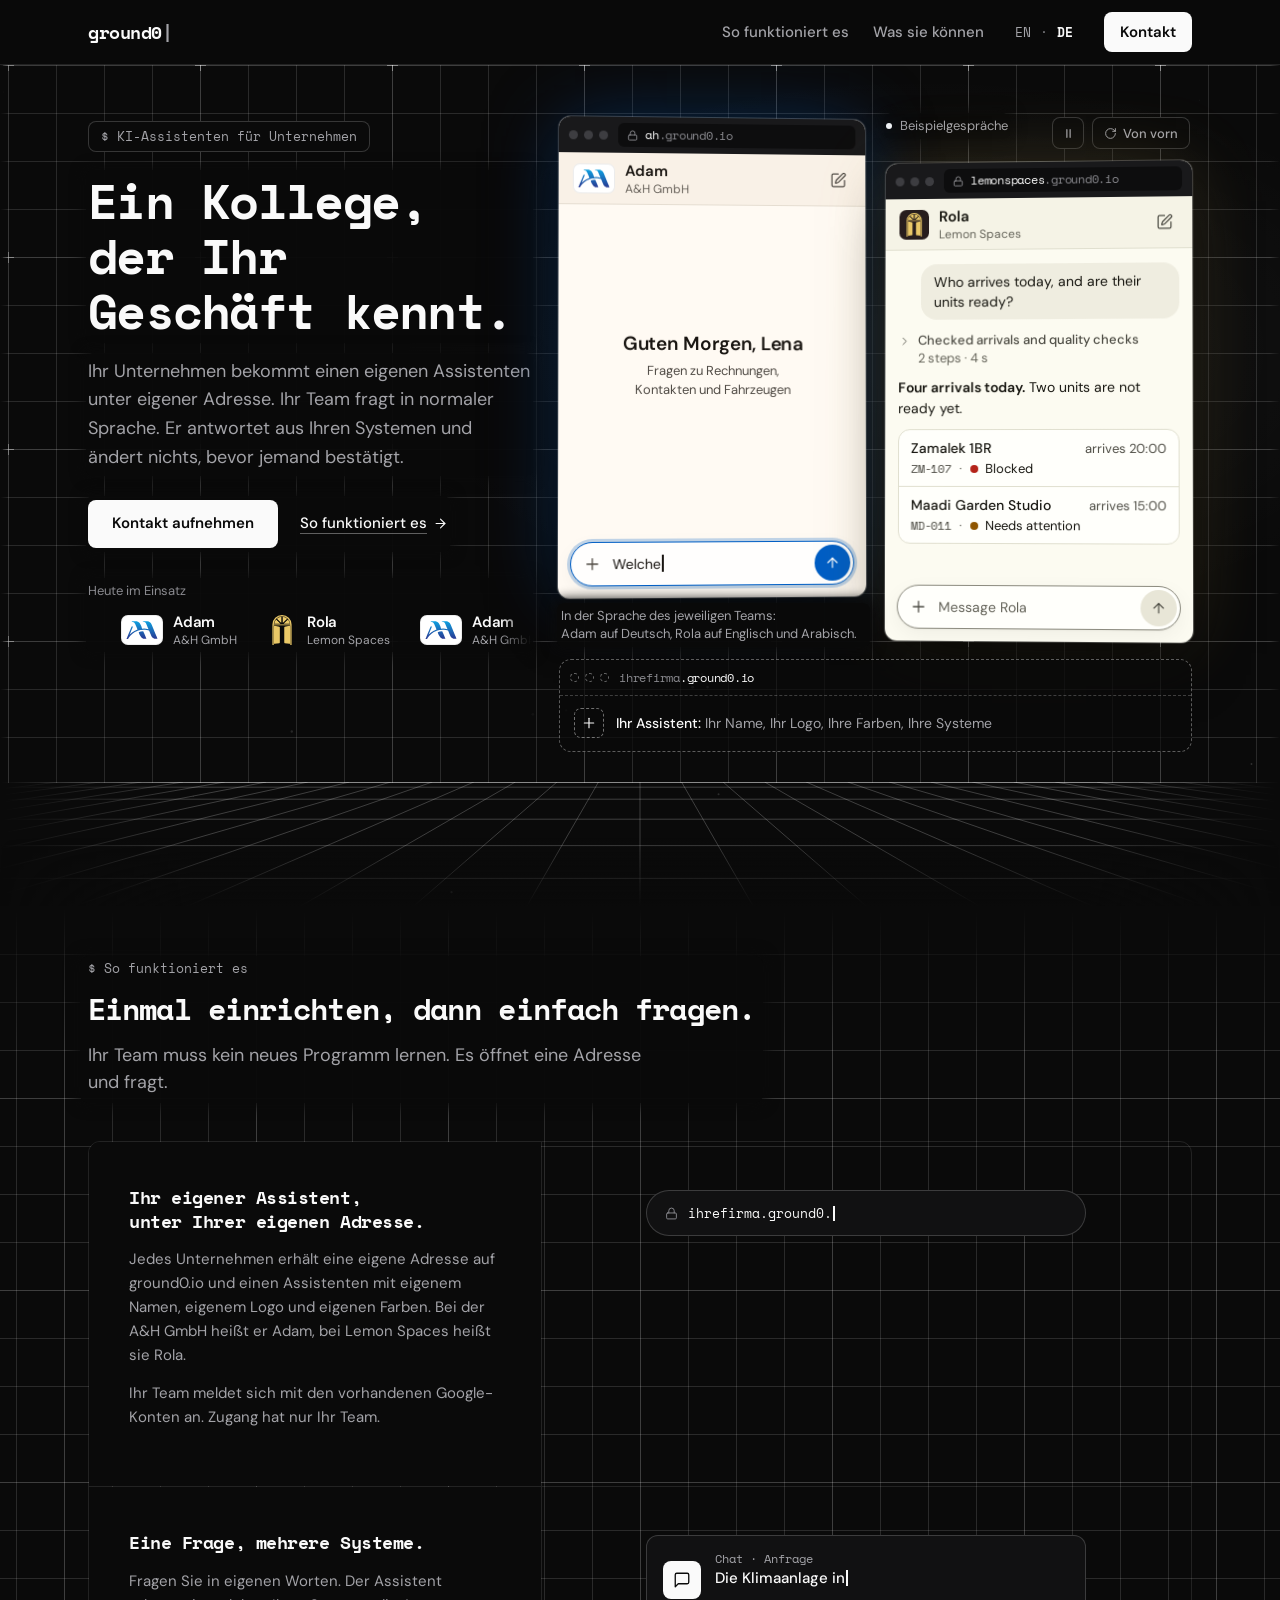
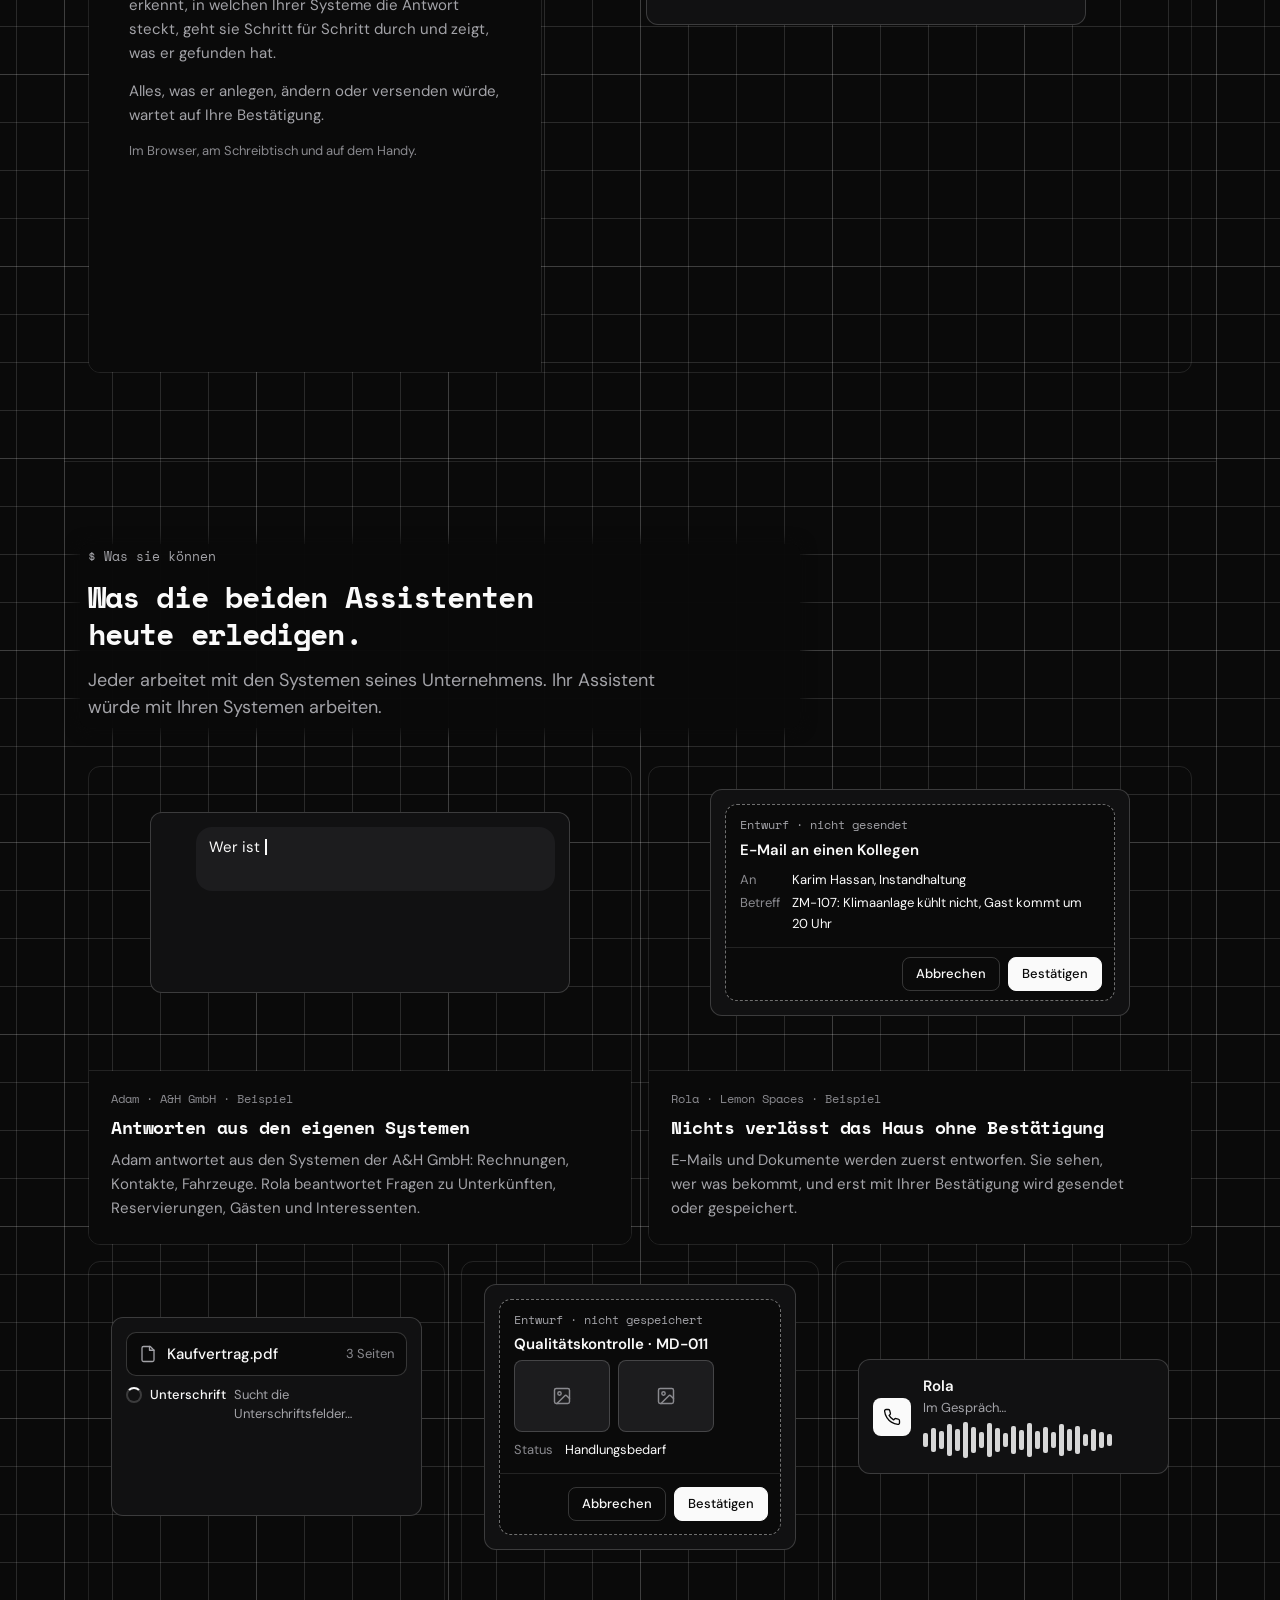
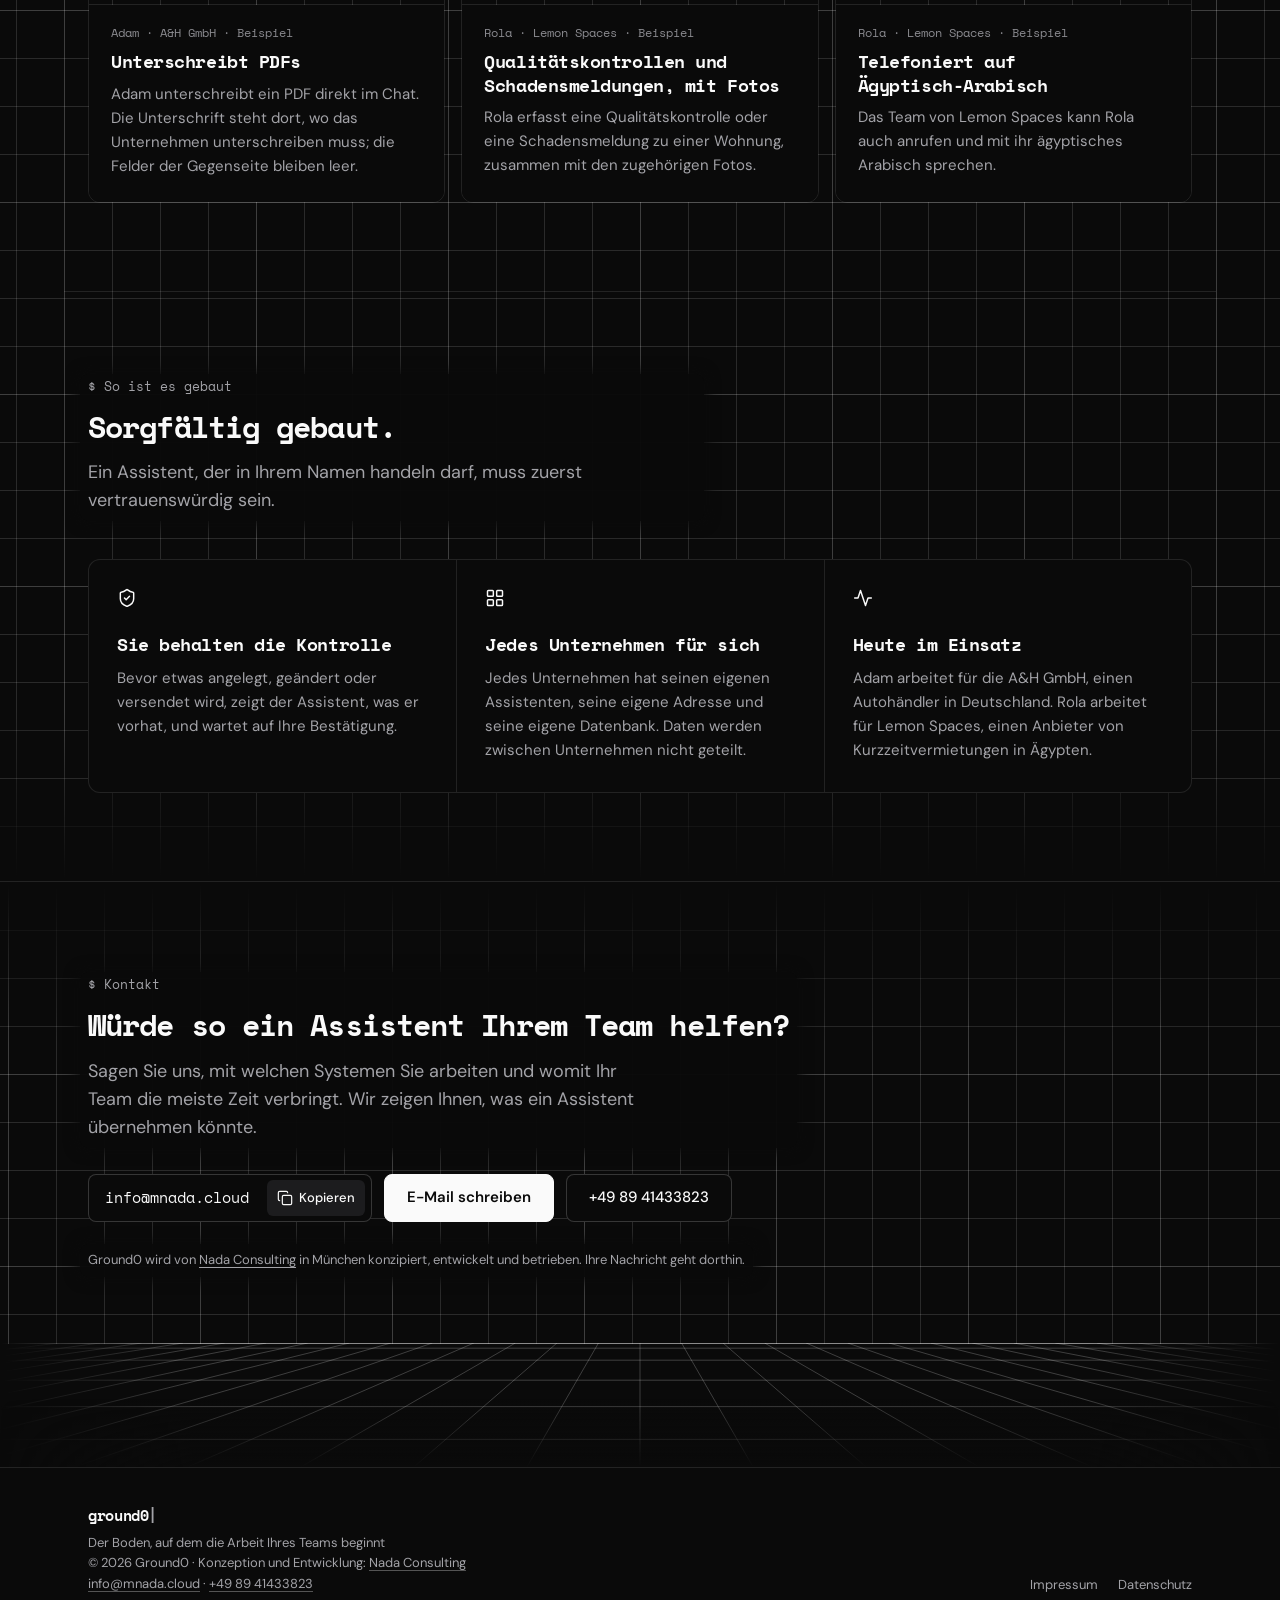
==== commit ccc6dfdb: "README and version: the roll's rounds, start, still row and names The README says how a round of the" ====
--- a/de/index.html
+++ b/de/index.html
@@ -30,7 +30,7 @@
 <link rel="icon" href="../icon-192.png" type="image/png" sizes="192x192">
 <link rel="apple-touch-icon" href="../apple-touch-icon.png">
 <script>(function(d){d.classList.add("js");if("IntersectionObserver" in window&&!matchMedia("(prefers-reduced-motion: reduce)").matches)d.classList.add("motion");setTimeout(function(){var g=document.querySelector(".gzh");if(g&&g._gzh)return;d.classList.remove("js","motion");if(g)g.classList.remove("gzh-js")},2500)})(document.documentElement)</script>
-<link rel="stylesheet" href="../styles.css?v=10081800">
+<link rel="stylesheet" href="../styles.css?v=10081900">
 </head>
 <body>
 <a class="skip" href="#main">Zum Inhalt springen</a>
@@ -146,6 +146,6 @@
     <nav aria-label="Rechtliches"><a href="impressum.html">Impressum</a><a href="datenschutz.html">Datenschutz</a></nav>
   </div>
 </footer>
-<script src="../site.js?v=10081800" defer onerror="document.documentElement.classList.remove('js','motion');document.querySelector('.gzh').classList.remove('gzh-js')"></script>
+<script src="../site.js?v=10081900" defer onerror="document.documentElement.classList.remove('js','motion');document.querySelector('.gzh').classList.remove('gzh-js')"></script>
 </body>
 </html>
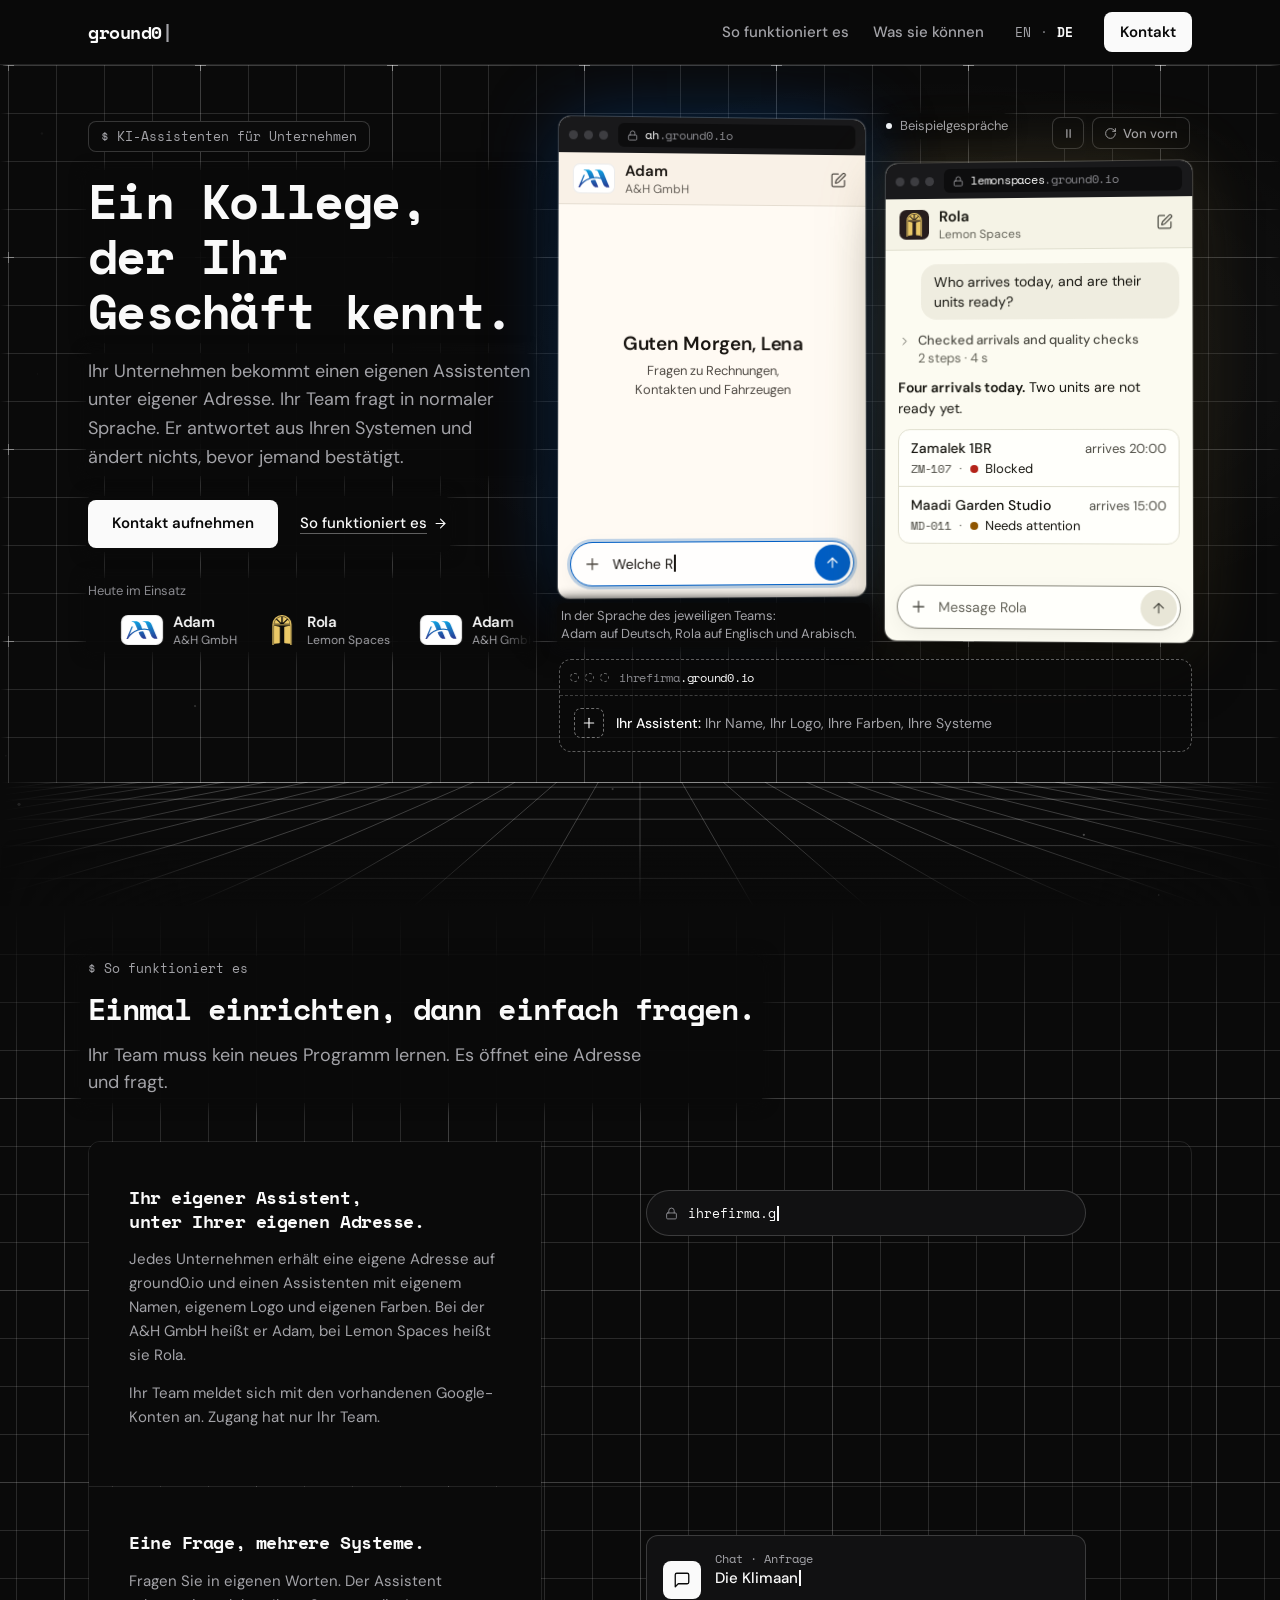
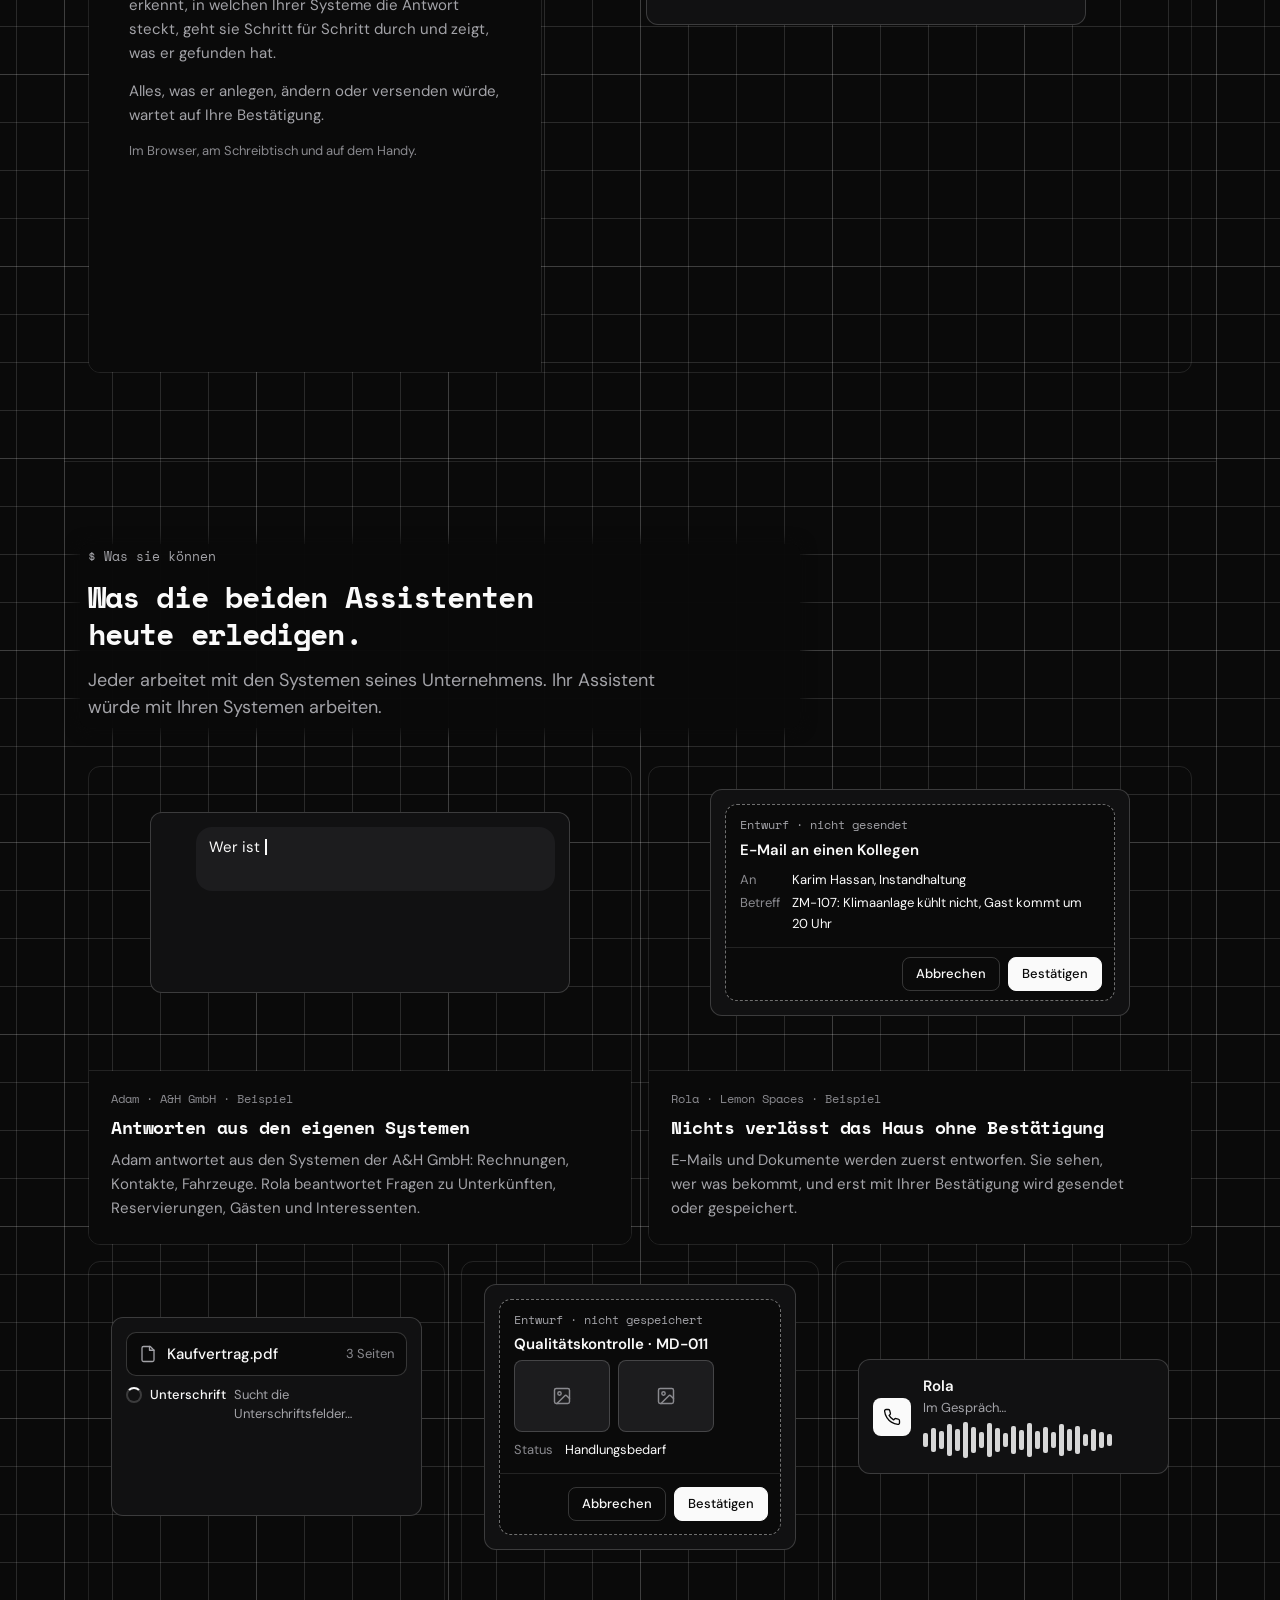
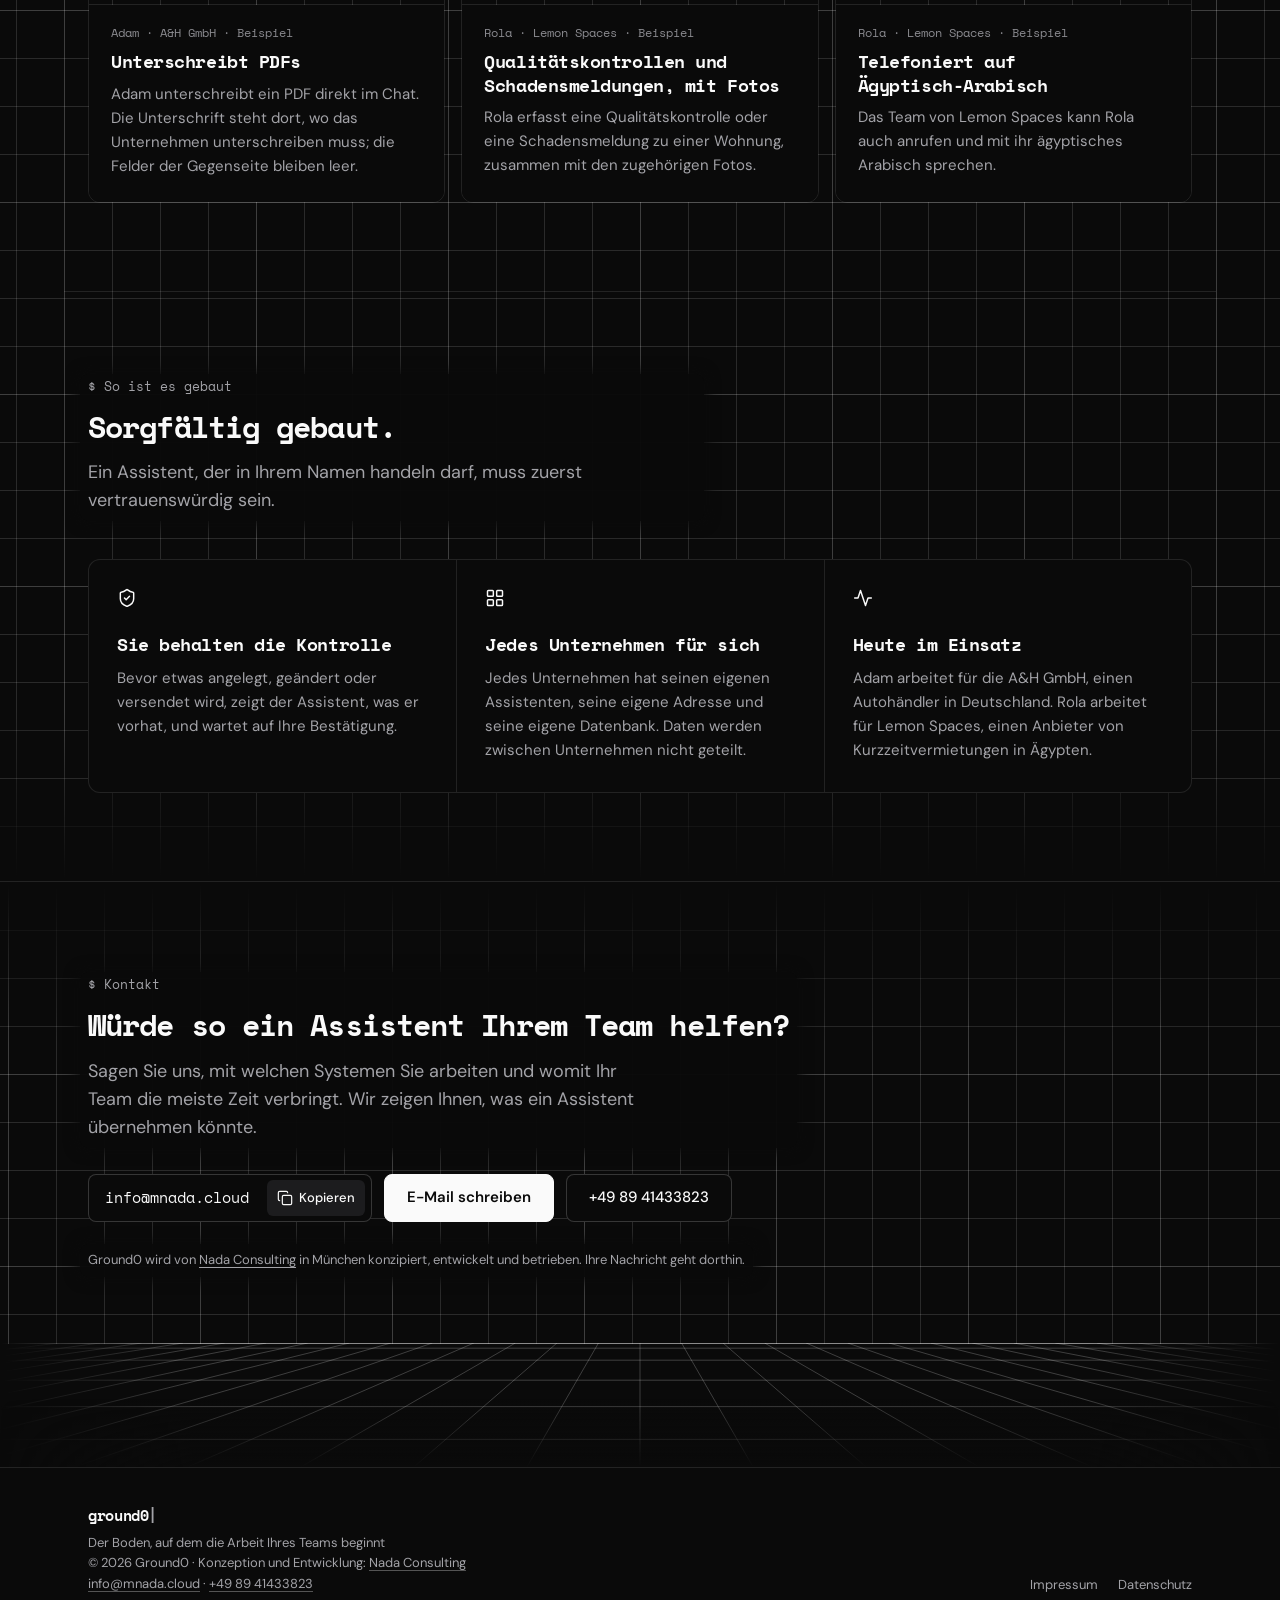
==== commit 383fd955: "Roll: the page's script measures the first two entries in whole pixels offsetLeft and offsetWidth in" ====
--- a/de/index.html
+++ b/de/index.html
@@ -51,7 +51,7 @@
 <div class="gzh-lockup" role="listitem"><span class="gzh-plate"><svg viewBox="183 386 1236 695" width="32" height="18" aria-hidden="true"><defs><linearGradient id="gzh-ah-g1" gradientUnits="userSpaceOnUse" x1="0" x2="0" y1="392" y2="1207"><stop offset="0" stop-color="#0DA2E1"/><stop offset="1" stop-color="#2E2483"/></linearGradient></defs><path fill="url(#gzh-ah-g1)" d="M204 1079L201 1078L214 1053L217 1039L223 1030L240 987L243 978L242 976L245 976L246 972L247 972L252 954L254 955L253 953L283 882L285 874L288 872L289 864L296 853L304 831L305 824L306 823L305 825L307 824L311 816L312 809L317 800L354 711L357 699L371 671L372 663L375 659L378 648L390 624L396 606L400 600L451 600L452 607L442 626L430 660L426 665L409 707L404 723L401 728L380 776L372 797L371 805L369 803L370 806L363 823L358 831L346 864L342 867L340 878L337 879L326 911L329 910L330 909L328 908L335 904L336 900L339 900L345 889L351 887L363 875L372 870L370 868L374 867L385 858L387 853L392 852L409 836L428 825L443 812L483 787L480 784L490 784L508 772L538 756L552 751L572 739L580 738L589 733L628 719L628 713L626 717L624 704L610 672L610 669L608 669L598 641L595 638L595 633L593 635L592 627L579 594L537 497L511 461L508 462L505 457L495 448L492 448L488 441L478 433L453 420L407 417L407 395L429 394L550 394L595 396L643 412L657 421L658 419L660 420L659 422L662 421L664 426L673 432L679 433L680 436L677 434L679 437L684 440L699 456L702 458L704 457L705 464L715 475L733 504L734 505L736 503L737 511L746 527L772 580L802 672L804 680L807 679L806 683L888 680L959 683L1012 691L1049 702L1045 687L1013 614L1006 593L1004 597L1003 586L995 570L993 570L991 561L977 525L972 518L959 483L949 465L933 445L913 430L899 424L872 417L836 415L832 414L834 408L834 402L836 394L1013 396L1060 409L1084 422L1106 438L1108 437L1147 477L1162 504L1166 507L1168 516L1217 632L1217 635L1220 636L1228 661L1260 733L1265 750L1272 761L1277 778L1279 778L1279 782L1291 809L1292 814L1295 816L1297 825L1301 830L1302 838L1313 865L1317 869L1317 874L1319 874L1320 881L1322 881L1325 893L1327 892L1328 901L1351 952L1357 971L1359 970L1398 1069L1306 1070L1281 1067L1259 1060L1235 1047L1200 1020L1180 998L1180 995L1178 997L1177 992L1158 960L1157 952L1150 932L1148 934L1146 924L1138 910L1139 907L1115 855L1114 846L1110 837L1107 836L1109 836L1108 834L1102 822L1103 821L1099 816L1094 802L1092 803L1091 793L1077 761L1071 754L1051 749L1052 747L1024 742L1024 740L1016 740L1007 737L970 731L918 726L865 724L791 729L742 736L705 743L630 766L622 771L619 770L596 779L597 781L586 783L581 788L562 794L556 800L550 801L550 803L510 823L490 836L491 838L486 838L476 847L458 858L448 868L442 871L439 875L440 876L437 878L435 876L435 879L428 881L425 887L421 888L421 891L415 893L390 916L364 941L358 951L350 957L351 959L345 963L342 967L344 967L339 970L321 991L319 997L290 1034L286 1040L288 1040L284 1043L262 1079L204 1079ZM881 1074L849 1068L819 1053L795 1037L779 1019L772 1014L771 1009L768 1009L754 988L748 983L748 979L740 968L737 967L735 959L723 939L720 937L715 924L715 925L713 924L714 922L706 905L704 905L701 893L699 893L699 889L697 890L692 874L689 872L676 824L676 821L683 816L682 814L693 811L695 808L753 796L850 784L851 790L861 808L866 824L868 824L868 829L870 828L877 849L877 847L879 849L917 938L971 1074L946 1076L881 1074Z"/></svg></span><div class="gzh-names"><span class="gzh-assistant">Adam</span><span class="gzh-company">A&amp;H GmbH</span></div></div>
 <div class="gzh-lockup" role="listitem"><svg class="gzh-arch" viewBox="0 0 24 24" width="30" height="30" aria-hidden="true"><g transform="translate(4.323 0) scale(.01139) translate(-126 -60)"><defs><mask id="gzh-arch-m1" maskUnits="userSpaceOnUse" x="150" y="100" width="1300" height="620"><path d="M781 218.7C781 186.9 754.5 161.2 723 165.7A573 573 0 0 0 457.6 276.2C433.2 294.7 432.6 330.3 454.3 351.9L695.6 593.3C727.1 624.8 781 602.5 781 558ZM423.9 385.2C401.4 362.8 364.5 363.3 345.4 388.8A573 573 0 0 0 237.9 641C232.9 671.7 257.9 698 289 698L635.3 698C672.7 698 691.4 652.8 665 626.3ZM826 218.7C826 186.9 852.5 161.2 884 165.7A573 573 0 0 1 1149.4 276.2C1173.8 294.7 1174.4 330.3 1152.7 351.9L911.4 593.3C879.9 624.8 826 602.5 826 558ZM1183.1 385.2C1205.6 362.8 1242.5 363.3 1261.6 388.8A573 573 0 0 1 1369.1 641C1374.1 671.7 1349.1 698 1318 698L971.7 698C934.3 698 915.6 652.8 942 626.3Z" fill="#fff" stroke="#000" stroke-width="44"/></mask></defs><path d="M171.5 2167V735.3A628.25 628.25 0 0 1 1428 735.3V2167" fill="none" stroke="#EAC867" stroke-width="90"/><path d="M171.5 753H1428" stroke="#EAC867" stroke-width="60"/><rect x="150" y="100" width="1300" height="620" fill="#EAC867" mask="url(#gzh-arch-m1)"/><path d="M236.5 860.3C236.5 833.4 261.3 813.5 287.5 819.2L613 890.9C633.1 895.3 647.5 913.2 647.5 933.9L647.5 1991.2C647.5 2014 630.7 2033.4 608.1 2036.7L282.2 2084C258.1 2087.5 236.5 2068.8 236.5 2044.4ZM1369.5 860.3C1369.5 833.4 1344.7 813.5 1318.5 819.2L993 890.9C972.9 895.3 958.5 913.2 958.5 933.9L958.5 1991.2C958.5 2014 975.3 2033.4 997.9 2036.7L1323.8 2084C1347.9 2087.5 1369.5 2068.8 1369.5 2044.4Z" fill="#EAC867"/></g></svg><div class="gzh-names"><span class="gzh-assistant">Rola</span><span class="gzh-company">Lemon Spaces</span></div></div>
 <div class="gzh-lockup gzh-open" aria-hidden="true"><span class="gzh-plus"><svg class="gzh-i" viewBox="0 0 24 24" aria-hidden="true"><path d="M5 12h14"/><path d="M12 5v14"/></svg></span><div class="gzh-names gzh-addr"><span>ihrefirma</span><span>.ground0.io</span></div></div>
-</div></div></div><script>(function(t){if(!document.documentElement.classList.contains("js"))return;var o=t.querySelector(".gzh-open"),e=[].filter.call(t.children,function(x){return x!==o}),m=e.length,u,k,n,i,j;if(!m)return;function put(x,b){x=x.cloneNode(true);x.classList.add("gzh-roll-copy");x.removeAttribute("role");x.setAttribute("aria-hidden","true");[].forEach.call(x.querySelectorAll("[id]"),function(y){y.removeAttribute("id")});t.insertBefore(x,b)}for(i=m;i<3;i+=m)for(j=0;j<m;j++)put(e[j],o);u=[].slice.call(t.children);k=u.length;n=Math.ceil(2400/(110*k))+2;for(i=1;i<n;i++)for(j=0;j<k;j++)put(u[j],null);t.style.setProperty("--gzh-roll-n",n);t.style.setProperty("--gzh-roll-k",k);i=Math.ceil(u[1].getBoundingClientRect().right-u[0].getBoundingClientRect().left);if(i>0)t.style.setProperty("--gzh-roll-pair",i+"px")})(document.currentScript.previousElementSibling.querySelector(".gzh-roll-track"))</script>
+</div></div></div><script>(function(t){if(!document.documentElement.classList.contains("js"))return;var o=t.querySelector(".gzh-open"),e=[].filter.call(t.children,function(x){return x!==o}),m=e.length,u,k,n,i,j;if(!m)return;function put(x,b){x=x.cloneNode(true);x.classList.add("gzh-roll-copy");x.removeAttribute("role");x.setAttribute("aria-hidden","true");[].forEach.call(x.querySelectorAll("[id]"),function(y){y.removeAttribute("id")});t.insertBefore(x,b)}for(i=m;i<3;i+=m)for(j=0;j<m;j++)put(e[j],o);u=[].slice.call(t.children);k=u.length;n=Math.ceil(2400/(110*k))+2;for(i=1;i<n;i++)for(j=0;j<k;j++)put(u[j],null);t.style.setProperty("--gzh-roll-n",n);t.style.setProperty("--gzh-roll-k",k);i=u[1].offsetLeft+u[1].offsetWidth-u[0].offsetLeft+1;if(i>1)t.style.setProperty("--gzh-roll-pair",i+"px")})(document.currentScript.previousElementSibling.querySelector(".gzh-roll-track"))</script>
 </div></div><div class="gzh-stage"><div class="gzh-wins"><div class="gzh-bar gzh-rise gzh-n3"><span class="gzh-eg">Beispielgespräche</span><span class="gzh-ctl"><span class="gzh-count" aria-live="polite"></span><button type="button" class="gzh-pause" aria-pressed="false" aria-label="Animationen anhalten"><svg class="gzh-i" viewBox="0 0 24 24" aria-hidden="true"><path class="gzh-p-on" d="M9 5v14M15 5v14"/><path class="gzh-p-off" d="M8 5.5v13l10-6.5z"/></svg></button><button type="button" class="gzh-replay" aria-label="Beispiele von vorn abspielen" data-step="Nächster Schritt" data-step-label="Nächsten Schritt der Beispiele zeigen"><svg class="gzh-i" viewBox="0 0 24 24" aria-hidden="true"><path d="M21 12a9 9 0 1 1-9-9c2.52 0 4.93 1 6.74 2.74L21 8"/><path d="M21 3v5h-5"/></svg><span>Von vorn</span></button></span></div><div class="gzh-w gzh-w-a gzh-rise gzh-n2"><div class="gzh-float"><div class="gzh-win gzh-win-ah gzh-blank" data-play role="img" aria-label="Beispiel unter ah.ground0.io: Lena fragt Adam, den Assistenten der A&amp;H GmbH, welche Rechnungen von Autohaus Becker noch offen sind. Adam prüft Lexoffice und HubSpot, nennt drei offene Rechnungen, bereitet eine Zahlungserinnerung vor und sendet sie erst, nachdem Lena bestätigt hat."><div class="gzh-chrome"><span class="gzh-dots"><i></i><i></i><i></i></span><span class="gzh-url"><svg class="gzh-i" viewBox="0 0 24 24" aria-hidden="true"><rect width="18" height="11" x="3" y="11" rx="2" ry="2"/><path d="M7 11V7a5 5 0 0 1 10 0v4"/></svg><span><b>ah</b>.ground0.io</span></span></div><div class="gzh-head"><div class="gzh-lockup"><span class="gzh-plate"><svg viewBox="183 386 1236 695" width="32" height="18" aria-hidden="true"><defs><linearGradient id="gzh-ah-g2" gradientUnits="userSpaceOnUse" x1="0" x2="0" y1="392" y2="1207"><stop offset="0" stop-color="#0DA2E1"/><stop offset="1" stop-color="#2E2483"/></linearGradient></defs><path fill="url(#gzh-ah-g2)" d="M204 1079L201 1078L214 1053L217 1039L223 1030L240 987L243 978L242 976L245 976L246 972L247 972L252 954L254 955L253 953L283 882L285 874L288 872L289 864L296 853L304 831L305 824L306 823L305 825L307 824L311 816L312 809L317 800L354 711L357 699L371 671L372 663L375 659L378 648L390 624L396 606L400 600L451 600L452 607L442 626L430 660L426 665L409 707L404 723L401 728L380 776L372 797L371 805L369 803L370 806L363 823L358 831L346 864L342 867L340 878L337 879L326 911L329 910L330 909L328 908L335 904L336 900L339 900L345 889L351 887L363 875L372 870L370 868L374 867L385 858L387 853L392 852L409 836L428 825L443 812L483 787L480 784L490 784L508 772L538 756L552 751L572 739L580 738L589 733L628 719L628 713L626 717L624 704L610 672L610 669L608 669L598 641L595 638L595 633L593 635L592 627L579 594L537 497L511 461L508 462L505 457L495 448L492 448L488 441L478 433L453 420L407 417L407 395L429 394L550 394L595 396L643 412L657 421L658 419L660 420L659 422L662 421L664 426L673 432L679 433L680 436L677 434L679 437L684 440L699 456L702 458L704 457L705 464L715 475L733 504L734 505L736 503L737 511L746 527L772 580L802 672L804 680L807 679L806 683L888 680L959 683L1012 691L1049 702L1045 687L1013 614L1006 593L1004 597L1003 586L995 570L993 570L991 561L977 525L972 518L959 483L949 465L933 445L913 430L899 424L872 417L836 415L832 414L834 408L834 402L836 394L1013 396L1060 409L1084 422L1106 438L1108 437L1147 477L1162 504L1166 507L1168 516L1217 632L1217 635L1220 636L1228 661L1260 733L1265 750L1272 761L1277 778L1279 778L1279 782L1291 809L1292 814L1295 816L1297 825L1301 830L1302 838L1313 865L1317 869L1317 874L1319 874L1320 881L1322 881L1325 893L1327 892L1328 901L1351 952L1357 971L1359 970L1398 1069L1306 1070L1281 1067L1259 1060L1235 1047L1200 1020L1180 998L1180 995L1178 997L1177 992L1158 960L1157 952L1150 932L1148 934L1146 924L1138 910L1139 907L1115 855L1114 846L1110 837L1107 836L1109 836L1108 834L1102 822L1103 821L1099 816L1094 802L1092 803L1091 793L1077 761L1071 754L1051 749L1052 747L1024 742L1024 740L1016 740L1007 737L970 731L918 726L865 724L791 729L742 736L705 743L630 766L622 771L619 770L596 779L597 781L586 783L581 788L562 794L556 800L550 801L550 803L510 823L490 836L491 838L486 838L476 847L458 858L448 868L442 871L439 875L440 876L437 878L435 876L435 879L428 881L425 887L421 888L421 891L415 893L390 916L364 941L358 951L350 957L351 959L345 963L342 967L344 967L339 970L321 991L319 997L290 1034L286 1040L288 1040L284 1043L262 1079L204 1079ZM881 1074L849 1068L819 1053L795 1037L779 1019L772 1014L771 1009L768 1009L754 988L748 983L748 979L740 968L737 967L735 959L723 939L720 937L715 924L715 925L713 924L714 922L706 905L704 905L701 893L699 893L699 889L697 890L692 874L689 872L676 824L676 821L683 816L682 814L693 811L695 808L753 796L850 784L851 790L861 808L866 824L868 824L868 829L870 828L877 849L877 847L879 849L917 938L971 1074L946 1076L881 1074Z"/></svg></span><div class="gzh-names"><span class="gzh-assistant">Adam</span><span class="gzh-company">A&amp;H GmbH</span></div></div><span class="gzh-head-ico"><svg class="gzh-i" viewBox="0 0 24 24" aria-hidden="true"><path d="M12 3H5a2 2 0 0 0-2 2v14a2 2 0 0 0 2 2h14a2 2 0 0 0 2-2v-7"/><path d="M18.375 2.625a1 1 0 0 1 3 3l-9.013 9.014a2 2 0 0 1-.853.505l-2.873.84a.5.5 0 0 1-.62-.62l.84-2.873a2 2 0 0 1 .506-.852z"/></svg></span></div><div class="gzh-thread" lang="de"><div class="gzh-empty"><p class="gzh-greet">Guten Morgen, Lena</p><p class="gzh-hint">Fragen zu Rechnungen, Kontakten und Fahrzeugen</p></div><div class="gzh-col"><div class="gzh-u" data-k="q1"><div class="gzh-bubble">Welche Rechnungen von Autohaus Becker sind noch offen?</div></div><div class="gzh-b"><div class="gzh-work" data-k="w1" data-st="done" data-one="Schritt" data-many="Schritte"><div class="gzh-think"><i class="gzh-spin"></i><span class="gzh-glint">Denkt nach…</span></div><div class="gzh-sum"><svg class="gzh-i" viewBox="0 0 24 24" aria-hidden="true"><path d="m9 18 6-6-6-6"/></svg><span><b class="gzh-s-run">Arbeitet</b><b class="gzh-s-done">Lexoffice und HubSpot geprüft</b><span class="gzh-meta">2 Schritte · 4 s</span></span></div><div class="gzh-fold"><div class="gzh-steps"><div class="gzh-steps-in"><div class="gzh-step" data-k="s1" data-st="done"><i class="gzh-spin"></i><svg class="gzh-i" viewBox="0 0 24 24" aria-hidden="true"><path d="M20 6 9 17l-5-5"/></svg><span class="gzh-what"><span class="gzh-tool">Lexoffice</span> · <span class="gzh-live-t gzh-glint">Sucht Rechnungen…</span><span class="gzh-done-t">3 offene Rechnungen</span></span><span class="gzh-t">2 s</span></div><div class="gzh-step" data-k="s2" data-st="done"><i class="gzh-spin"></i><svg class="gzh-i" viewBox="0 0 24 24" aria-hidden="true"><path d="M20 6 9 17l-5-5"/></svg><span class="gzh-what"><span class="gzh-tool">HubSpot</span> · <span class="gzh-live-t gzh-glint">Sucht den Kontakt…</span><span class="gzh-done-t">Kontakt gefunden</span></span><span class="gzh-t">2 s</span></div></div></div></div></div><p class="gzh-prose" data-k="a1">Drei Rechnungen sind offen, zusammen <strong>4.820&nbsp;€</strong>.</p><div class="gzh-rows" data-k="r1"><div class="gzh-r"><div class="gzh-l1"><span class="gzh-code">2026-0418</span><span class="gzh-end">2.150&nbsp;€</span></div><div class="gzh-l2"><span class="gzh-st gzh-bad">21 Tage überfällig</span></div></div><div class="gzh-r"><div class="gzh-l1"><span class="gzh-code">2026-0431</span><span class="gzh-end">1.480&nbsp;€</span></div><div class="gzh-l2"><span class="gzh-st gzh-warn">Fällig in 3 Tagen</span></div></div><div class="gzh-r"><div class="gzh-l1"><span class="gzh-code">2026-0440</span><span class="gzh-end">1.190&nbsp;€</span></div><div class="gzh-l2"><span class="gzh-st gzh-ok">Fällig in 12 Tagen</span></div></div></div></div><div class="gzh-u" data-k="q2"><div class="gzh-bubble">Bitte eine Zahlungserinnerung für die älteste.</div></div><div class="gzh-b"><div class="gzh-work" data-k="w2" data-st="done" data-one="Schritt" data-many="Schritte"><div class="gzh-think"><i class="gzh-spin"></i><span class="gzh-glint">Denkt nach…</span></div><div class="gzh-sum"><svg class="gzh-i" viewBox="0 0 24 24" aria-hidden="true"><path d="m9 18 6-6-6-6"/></svg><span><b class="gzh-s-run">Arbeitet</b><b class="gzh-s-wait">Wartet auf Bestätigung</b><b class="gzh-s-done">Erinnerung gesendet</b><span class="gzh-meta">2 Schritte · 3 s</span></span></div><div class="gzh-fold"><div class="gzh-steps"><div class="gzh-steps-in"><div class="gzh-step" data-k="s3" data-st="done"><i class="gzh-spin"></i><svg class="gzh-i" viewBox="0 0 24 24" aria-hidden="true"><path d="M20 6 9 17l-5-5"/></svg><span class="gzh-what"><span class="gzh-tool">Gmail</span> · <span class="gzh-live-t gzh-glint">Bereitet Entwurf vor…</span><span class="gzh-done-t">Entwurf vorbereitet</span></span><span class="gzh-t">2 s</span></div></div></div></div></div><div class="gzh-card" data-k="c" data-st="ready"><div class="gzh-hd"><div class="gzh-draft">Entwurf · nicht gesendet</div><div class="gzh-title">Zahlungserinnerung senden</div></div><dl><dt>An</dt><dd>Autohaus Becker, Buchhaltung</dd><dt>Betreff</dt><dd>Zahlungserinnerung <span class="gzh-code">2026-0418</span></dd></dl><p class="gzh-says">Gesendet wird erst nach Bestätigung.</p><div class="gzh-ft"><span class="gzh-btn">Abbrechen</span><span class="gzh-btn gzh-primary">Bestätigen</span></div></div><div class="gzh-receipt" data-k="rc"><svg class="gzh-i" viewBox="0 0 24 24" aria-hidden="true"><path d="M20 6 9 17l-5-5"/></svg><b>Erinnerung gesendet</b><span class="gzh-rt">Bestätigt von Lena Krüger · 09:42</span></div></div></div></div><div class="gzh-dock"><div class="gzh-composer" data-st="idle"><span class="gzh-ib"><svg class="gzh-i" viewBox="0 0 24 24" aria-hidden="true"><path d="M5 12h14"/><path d="M12 5v14"/></svg></span><span class="gzh-input"><span class="gzh-ph">Nachricht an Adam</span><span class="gzh-typed"></span><i class="gzh-caret"></i></span><span class="gzh-send"><svg class="gzh-i" viewBox="0 0 24 24" aria-hidden="true"><path d="m5 12 7-7 7 7"/><path d="M12 19V5"/></svg><i></i></span></div></div></div></div></div><div class="gzh-w gzh-w-b gzh-rise gzh-n4"><div class="gzh-float"><div class="gzh-win gzh-win-ls gzh-blank" data-play role="img" aria-label="Beispiel auf Englisch unter lemonspaces.ground0.io: Mona fragt Rola, die Assistentin von Lemon Spaces, wer heute anreist und ob die Wohnungen bereit sind. Rola prüft die Reservierungen und die Qualitätskontrollen und nennt zwei Wohnungen, die noch nicht bereit sind. Danach bittet Mona auf Arabisch um eine Notiz zur Wohnung ZM-107; Rola bereitet sie vor und speichert sie erst nach Monas Bestätigung."><div class="gzh-chrome"><span class="gzh-dots"><i></i><i></i><i></i></span><span class="gzh-url"><svg class="gzh-i" viewBox="0 0 24 24" aria-hidden="true"><rect width="18" height="11" x="3" y="11" rx="2" ry="2"/><path d="M7 11V7a5 5 0 0 1 10 0v4"/></svg><span><b>lemonspaces</b>.ground0.io</span></span></div><div class="gzh-head"><div class="gzh-lockup"><svg class="gzh-arch" viewBox="0 0 24 24" width="30" height="30" aria-hidden="true"><rect width="24" height="24" rx="5.5" fill="#271d1d"/><g transform="translate(2.4 2.4) scale(.8)"><g transform="translate(4.323 0) scale(.01139) translate(-126 -60)"><defs><mask id="gzh-arch-m2" maskUnits="userSpaceOnUse" x="150" y="100" width="1300" height="620"><path d="M781 218.7C781 186.9 754.5 161.2 723 165.7A573 573 0 0 0 457.6 276.2C433.2 294.7 432.6 330.3 454.3 351.9L695.6 593.3C727.1 624.8 781 602.5 781 558ZM423.9 385.2C401.4 362.8 364.5 363.3 345.4 388.8A573 573 0 0 0 237.9 641C232.9 671.7 257.9 698 289 698L635.3 698C672.7 698 691.4 652.8 665 626.3ZM826 218.7C826 186.9 852.5 161.2 884 165.7A573 573 0 0 1 1149.4 276.2C1173.8 294.7 1174.4 330.3 1152.7 351.9L911.4 593.3C879.9 624.8 826 602.5 826 558ZM1183.1 385.2C1205.6 362.8 1242.5 363.3 1261.6 388.8A573 573 0 0 1 1369.1 641C1374.1 671.7 1349.1 698 1318 698L971.7 698C934.3 698 915.6 652.8 942 626.3Z" fill="#fff" stroke="#000" stroke-width="44"/></mask></defs><path d="M171.5 2167V735.3A628.25 628.25 0 0 1 1428 735.3V2167" fill="none" stroke="#EAC867" stroke-width="90"/><path d="M171.5 753H1428" stroke="#EAC867" stroke-width="60"/><rect x="150" y="100" width="1300" height="620" fill="#EAC867" mask="url(#gzh-arch-m2)"/><path d="M236.5 860.3C236.5 833.4 261.3 813.5 287.5 819.2L613 890.9C633.1 895.3 647.5 913.2 647.5 933.9L647.5 1991.2C647.5 2014 630.7 2033.4 608.1 2036.7L282.2 2084C258.1 2087.5 236.5 2068.8 236.5 2044.4ZM1369.5 860.3C1369.5 833.4 1344.7 813.5 1318.5 819.2L993 890.9C972.9 895.3 958.5 913.2 958.5 933.9L958.5 1991.2C958.5 2014 975.3 2033.4 997.9 2036.7L1323.8 2084C1347.9 2087.5 1369.5 2068.8 1369.5 2044.4Z" fill="#EAC867"/></g></g></svg><div class="gzh-names"><span class="gzh-assistant">Rola</span><span class="gzh-company">Lemon Spaces</span></div></div><span class="gzh-head-ico"><svg class="gzh-i" viewBox="0 0 24 24" aria-hidden="true"><path d="M12 3H5a2 2 0 0 0-2 2v14a2 2 0 0 0 2 2h14a2 2 0 0 0 2-2v-7"/><path d="M18.375 2.625a1 1 0 0 1 3 3l-9.013 9.014a2 2 0 0 1-.853.505l-2.873.84a.5.5 0 0 1-.62-.62l.84-2.873a2 2 0 0 1 .506-.852z"/></svg></span></div><div class="gzh-thread" lang="en"><div class="gzh-empty"><p class="gzh-greet">Good afternoon, Mona</p><p class="gzh-hint">Ask Rola about listings, reservations and guests</p></div><div class="gzh-col"><div class="gzh-u" data-k="q1"><div class="gzh-bubble">Who arrives today, and are their units ready?</div></div><div class="gzh-b"><div class="gzh-work" data-k="w1" data-st="done" data-one="step" data-many="steps"><div class="gzh-think"><i class="gzh-spin"></i><span class="gzh-glint">Thinking…</span></div><div class="gzh-sum"><svg class="gzh-i" viewBox="0 0 24 24" aria-hidden="true"><path d="m9 18 6-6-6-6"/></svg><span><b class="gzh-s-run">Working</b><b class="gzh-s-done">Checked arrivals and quality checks</b><span class="gzh-meta">2 steps · 4 s</span></span></div><div class="gzh-fold"><div class="gzh-steps"><div class="gzh-steps-in"><div class="gzh-step" data-k="s1" data-st="done"><i class="gzh-spin"></i><svg class="gzh-i" viewBox="0 0 24 24" aria-hidden="true"><path d="M20 6 9 17l-5-5"/></svg><span class="gzh-what"><span class="gzh-tool">Reservations</span> · <span class="gzh-live-t gzh-glint">Checking today…</span><span class="gzh-done-t">4 arrivals today</span></span><span class="gzh-t">2 s</span></div><div class="gzh-step" data-k="s2" data-st="done"><i class="gzh-spin"></i><svg class="gzh-i" viewBox="0 0 24 24" aria-hidden="true"><path d="M20 6 9 17l-5-5"/></svg><span class="gzh-what"><span class="gzh-tool">Quality checks</span> · <span class="gzh-live-t gzh-glint">Checking 4 units…</span><span class="gzh-done-t">2 units not ready</span></span><span class="gzh-t">2 s</span></div></div></div></div></div><p class="gzh-prose" data-k="a1"><strong>Four arrivals today.</strong> Two units are not ready yet.</p><div class="gzh-rows" data-k="r1"><div class="gzh-r"><div class="gzh-l1"><span>Zamalek 1BR</span><span class="gzh-end gzh-soft">arrives 20:00</span></div><div class="gzh-l2"><span class="gzh-code">ZM-107</span><i>·</i><span class="gzh-st gzh-bad">Blocked</span></div></div><div class="gzh-r"><div class="gzh-l1"><span>Maadi Garden Studio</span><span class="gzh-end gzh-soft">arrives 15:00</span></div><div class="gzh-l2"><span class="gzh-code">MD-011</span><i>·</i><span class="gzh-st gzh-warn">Needs attention</span></div></div></div></div><div class="gzh-u" data-k="q2"><div class="gzh-bubble" lang="ar" dir="rtl">محتاجين ملاحظة على <span class="gzh-code">ZM-107</span>: الضيف الجاي هيوصل الساعة 8 بالليل.</div></div><div class="gzh-b"><div class="gzh-work" data-k="w2" data-st="done" data-one="step" data-many="steps"><div class="gzh-think"><i class="gzh-spin"></i><span class="gzh-glint">Thinking…</span></div><div class="gzh-sum"><svg class="gzh-i" viewBox="0 0 24 24" aria-hidden="true"><path d="m9 18 6-6-6-6"/></svg><span><b class="gzh-s-run">Working</b><b class="gzh-s-wait">Waiting for confirmation</b><b class="gzh-s-done">Saved the note</b><span class="gzh-meta">3 steps · 3 s</span></span></div><div class="gzh-fold"><div class="gzh-steps"><div class="gzh-steps-in"><div class="gzh-step" data-k="s3" data-st="done"><i class="gzh-spin"></i><svg class="gzh-i" viewBox="0 0 24 24" aria-hidden="true"><path d="M20 6 9 17l-5-5"/></svg><span class="gzh-what"><span class="gzh-tool">Units</span> · <span class="gzh-live-t gzh-glint">Looking up the unit…</span><span class="gzh-done-t">Found <span class="gzh-code">ZM-107</span></span></span><span class="gzh-t">1 s</span></div><div class="gzh-step" data-k="s4" data-st="done"><i class="gzh-spin"></i><svg class="gzh-i" viewBox="0 0 24 24" aria-hidden="true"><path d="M20 6 9 17l-5-5"/></svg><span class="gzh-what"><span class="gzh-tool">Units</span> · <span class="gzh-live-t gzh-glint">Preparing the note…</span><span class="gzh-done-t">Note prepared, not saved</span></span><span class="gzh-t">1 s</span></div></div></div></div></div><div class="gzh-card" data-k="c" data-st="ready"><div class="gzh-hd"><div class="gzh-draft">Draft · not saved</div><div class="gzh-title">Add a note to <span class="gzh-code">ZM-107</span></div></div><dl><dt>Unit</dt><dd>Zamalek 1BR</dd><dt>Note</dt><dd>Next guest arrives at 20:00.</dd></dl><p class="gzh-says">Nothing is saved until you confirm.</p><div class="gzh-ft"><span class="gzh-btn">Cancel</span><span class="gzh-btn gzh-primary">Confirm</span></div></div><div class="gzh-receipt" data-k="rc"><svg class="gzh-i" viewBox="0 0 24 24" aria-hidden="true"><path d="M20 6 9 17l-5-5"/></svg><b>Note added to <span class="gzh-code">ZM-107</span></b><span class="gzh-rt">Confirmed by Mona Adel · 14:12</span></div></div></div></div><div class="gzh-dock"><div class="gzh-composer" data-st="idle"><span class="gzh-ib"><svg class="gzh-i" viewBox="0 0 24 24" aria-hidden="true"><path d="M5 12h14"/><path d="M12 5v14"/></svg></span><span class="gzh-input"><span class="gzh-ph">Message Rola</span><span class="gzh-typed"></span><i class="gzh-caret"></i></span><span class="gzh-send"><svg class="gzh-i" viewBox="0 0 24 24" aria-hidden="true"><path d="m5 12 7-7 7 7"/><path d="M12 19V5"/></svg><i></i></span></div></div></div></div></div><p class="gzh-note gzh-rise gzh-n5">In der Sprache des jeweiligen Teams: <span>Adam auf Deutsch, Rola auf Englisch und Arabisch.</span></p></div><div class="gzh-slot gzh-rise gzh-n6"><div class="gzh-chrome"><span class="gzh-dots" aria-hidden="true"><i></i><i></i><i></i></span><span class="gzh-url"><span><b>ihrefirma</b>.ground0.io</span></span></div><div class="gzh-slot-body"><span class="gzh-plus" aria-hidden="true"><svg class="gzh-i" viewBox="0 0 24 24" aria-hidden="true"><path d="M5 12h14"/><path d="M12 5v14"/></svg></span><span><b>Ihr Assistent:</b> Ihr Name, Ihr Logo, Ihre Farben, Ihre Systeme</span></div></div></div></div></div>
 <div class="field"><div class="wrap frame">
 <section id="how" aria-labelledby="how-h">
--- a/styles.css
+++ b/styles.css
@@ -459,11 +459,19 @@
      Where it starts: the first two companies stand whole between the two fades, as far to the right as they can,
      so the page opens on both of them and they stay whole for the first seconds. --gzh-roll-pair is the width of
      those two with the gap between them (the page's script and site.js measure it); --gzh-roll-lead is how far
-     the track is moved to the right for that, between 30px and 120px past the left fade. */
+     the track is moved to the right for that: the first entry starts 56px to 120px past the left fade. On a
+     phone the strip is barely wider than the two, and 56px lets the second one finish arriving while the row
+     itself fades in, so that the first one is not already leaving when the page has settled. */
   .gzh.gzh-js .gzh-roll-track { flex-wrap: nowrap; gap: 0; width: max-content; will-change: transform;
-    --gzh-roll-lead: calc(var(--gzh-roll-fade) - var(--gzh-roll-gap) + clamp(30px, 100cqi - 2 * var(--gzh-roll-fade) - var(--gzh-roll-pair, 268px) - 5px, 120px));
+    --gzh-roll-lead: calc(var(--gzh-roll-fade) - var(--gzh-roll-gap) + clamp(56px, 100cqi - 2 * var(--gzh-roll-fade) - var(--gzh-roll-pair, 268px) - 5px, 120px));
     animation: gzh-roll calc(var(--gzh-roll-k) * 8.5s) linear infinite paused; }
   .gzh.gzh-js .gzh-roll-track > .gzh-lockup { display: flex; flex: none; margin-inline-start: calc(var(--gzh-roll-gap) + var(--gzh-roll-fit, 0px)); }
+  /* A strip under 320px wide (a screen of 320 to 351px) holds two entries at most. There the open slot stays out,
+     so that both are companies; the hero's dashed window further down still shows it. */
+  @container gzh-copy (max-width: 319.98px) {
+    .gzh.gzh-js .gzh-roll-track > .gzh-open { display: none; }
+    .gzh.gzh-js .gzh-roll-track { animation-duration: calc((var(--gzh-roll-k) - 1) * 8.5s); }
+  }
   /* It moves while the hero is live (on screen, tab visible, not paused with the hero's button) and the strip
      itself is on screen, and rests under the pointer and under keyboard focus. */
   .gzh.gzh-js.gzh-live .gzh-roll:not(.gzh-roll-out) .gzh-roll-track { animation-play-state: running; }
